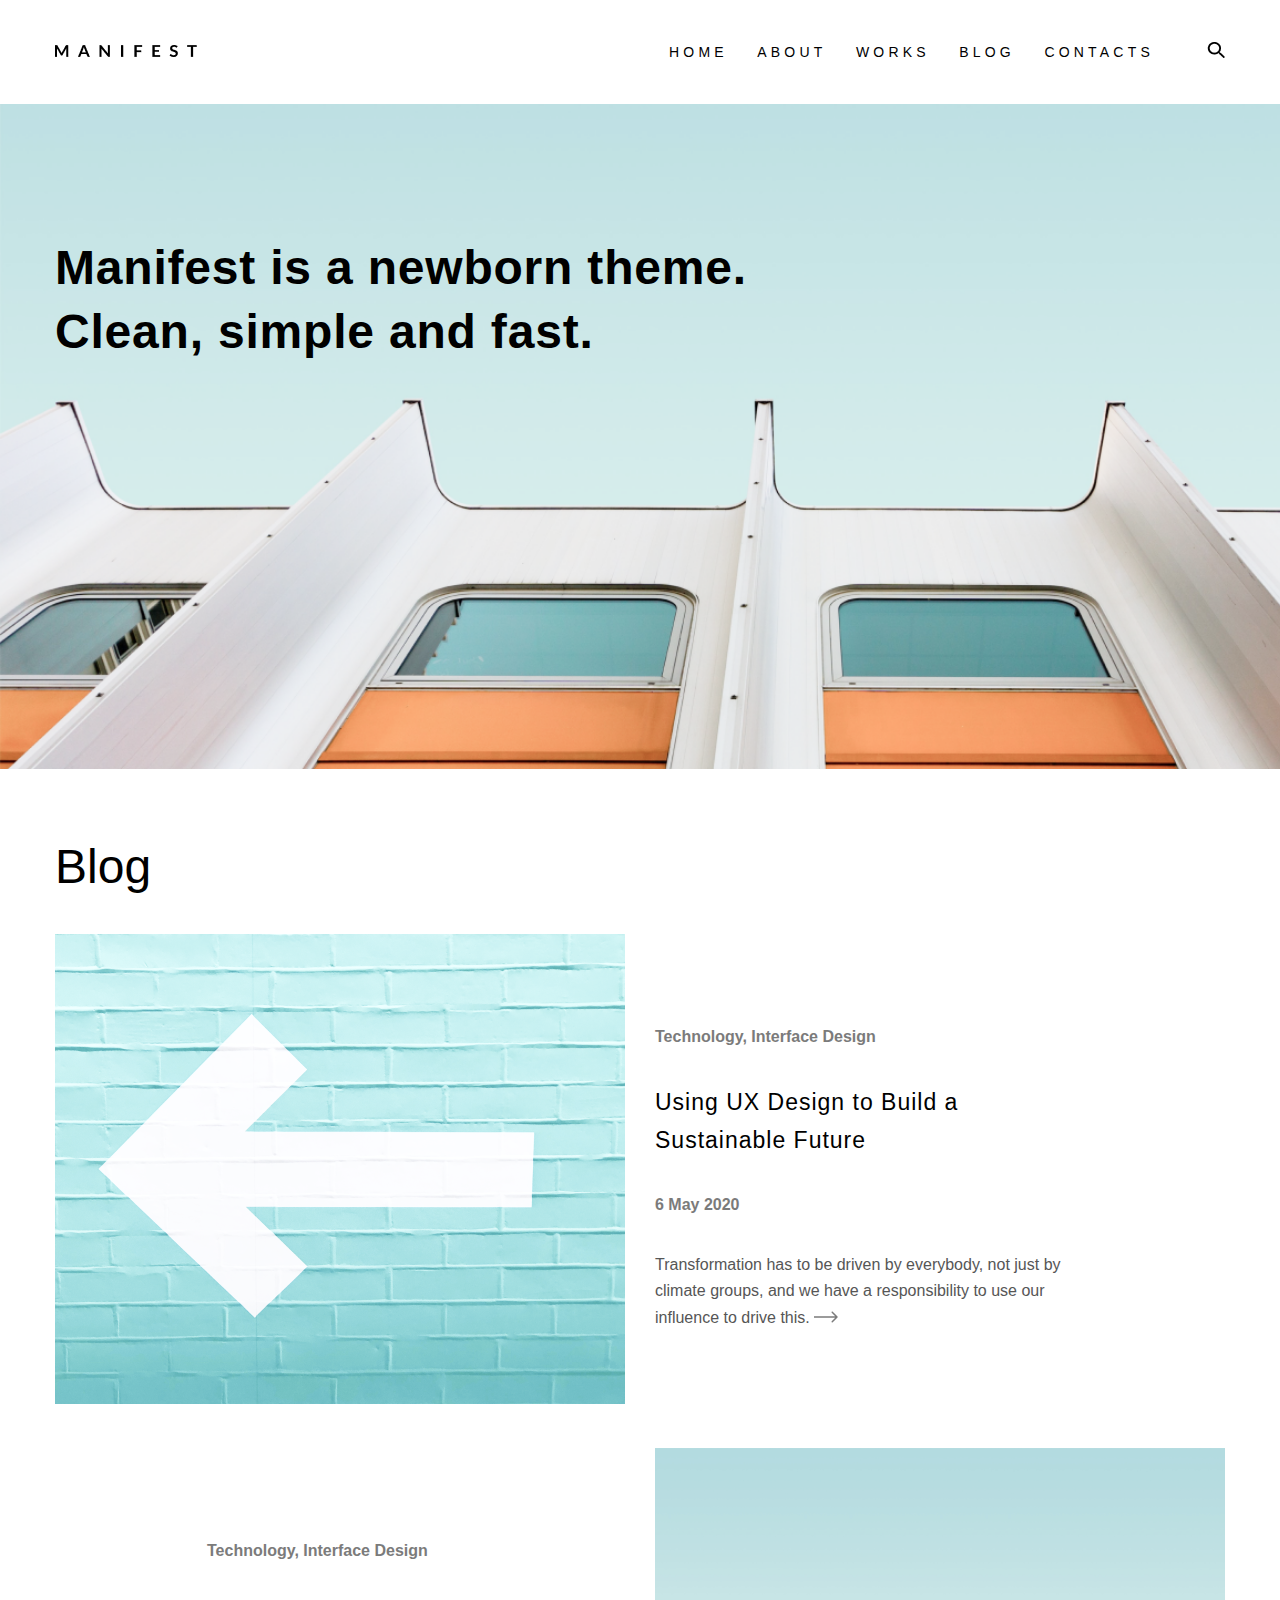
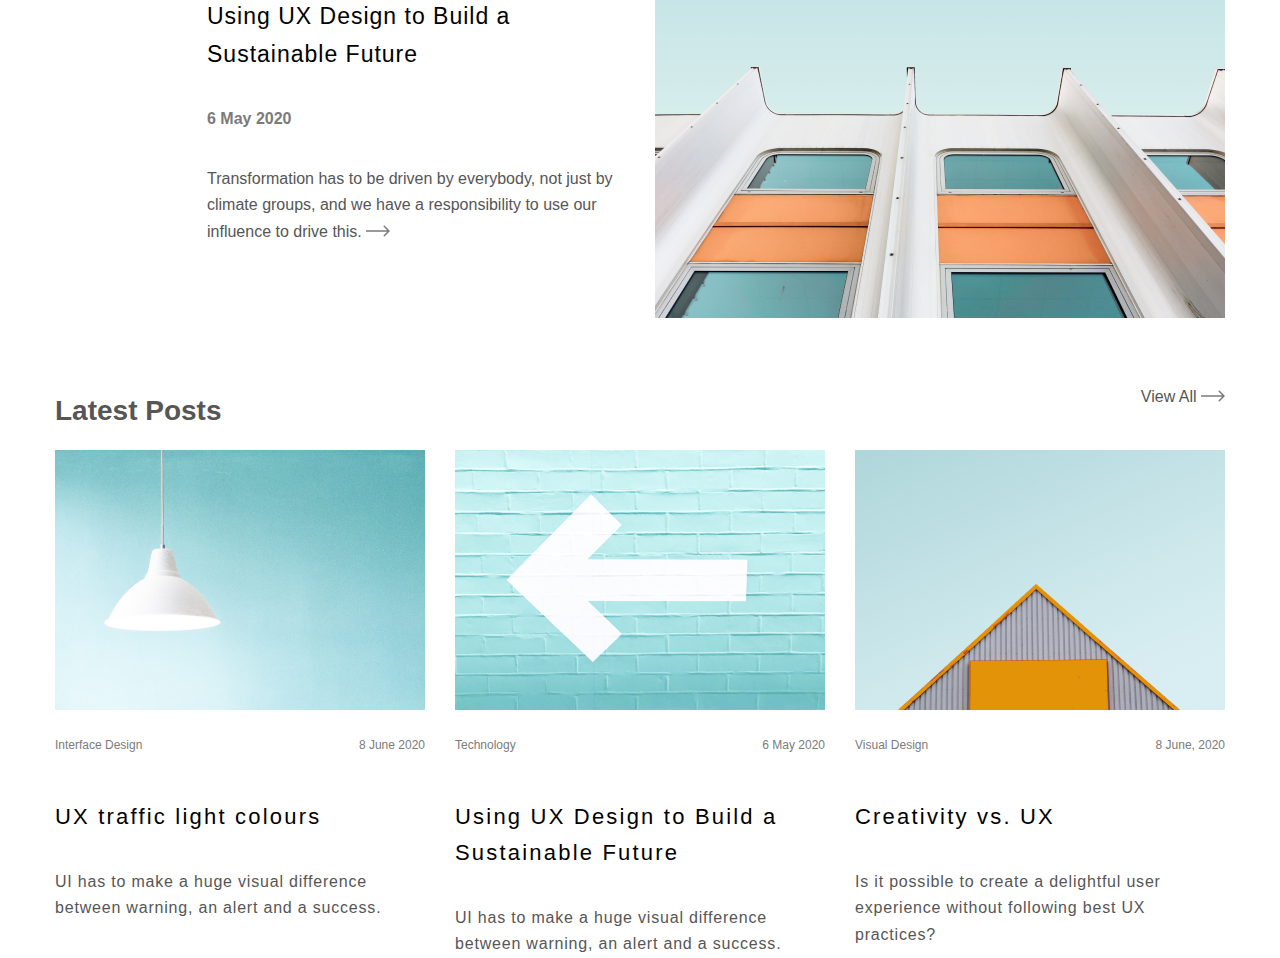
==== index.html @ 4f72826d "second commit" ====
<!DOCTYPE html>
<html lang="en">
<head>
    <meta charset="UTF-8">
    <meta name="viewport" content="width=device-width, initial-scale=1.0">
    <title>Manifest</title>
    <link rel="stylesheet" href="./css/style.css">
</head>
<body>
    <header class="header">
        <div class="logo">
            <a href="#" class="logo__link">
                <img src="./assets/img/logo.png" alt="" class="logo__img" alt="Logo Company">
            </a>
        </div>
        <nav class="nav">
            <ul class="menu">
                <li class="menu__item">
                    <a href="#" class="menu__link">home</a>
                </li>
                <li class="menu__item">
                    <a href="#" class="menu__link">about</a>
                </li>
                <li class="menu__item">
                    <a href="#" class="menu__link">works</a>
                </li>
                <li class="menu__item">
                    <a href="#" class="menu__link">blog</a>
                </li>
                <li class="menu__item">
                    <a href="#" class="menu__link">contacts</a>
                </li>
            </ul>
        </nav>
        <div class="search">
            <a href="" class="search__link">
                <img src="./assets/img/search.png" alt="Icon Search" class="search__icon">
            </a>
        </div>
    </header>
    <main class="main">
        <section class="banner">
            <h1 class="banner__title">Manifest is a newborn theme.
                Clean, simple and fast.</h1>
        </section>
        <section class="blog">
            <h2 class="blog-title">Blog</h2>
            <article class="blog-article">
                <div class="blog-img">
                    <img src="./assets/img/img-3.png" alt="">
                </div>
            <div class="blog-text">
                <h6 class="blog-subtitle">
                    Technology, Interface Design
                </h6>
                <h2 class="blog-article__title">
                    Using UX Design to Build a Sustainable Future
                </h2>
                <h6 class="blog-subtitle">
                    6 May 2020
                </h6>
                <p class="blog-paragraph">Transformation has to be driven by everybody, not just by climate groups, and we have a responsibility to use our influence to drive this. <img src="./assets/img/Arrow 1 (1).svg" alt=""></p>
            </div>
            </article>
            <article class="blog-article">
            <div class="blog-text">
                <h6 class="blog-subtitle">
                    Technology, Interface Design
                </h6>
                <h2 class="blog-article__title">
                    Using UX Design to Build a Sustainable Future
                </h2>
                <h6 class="blog-subtitle">
                    6 May 2020
                </h6>
                <p class="blog-paragraph">Transformation has to be driven by everybody, not just by climate groups, and we have a responsibility to use our influence to drive this. <img src="./assets/img/Arrow 1 (1).svg" alt=""></p>
            </div>
            <div class="blog-img">
                    <img src="./assets/img/img_2.png" alt="">
                </div>
            </article>
        </section>
        <section class="posts">
            <div class="posts__title">
            <h2 class="posts-title">Latest Posts</h2>
            <h3 class="view-title">View All <img src="./assets/img/Arrow 1 (1).svg" alt=""></h3>
        </div>
        <div class="cards">
            <article class="card">
                <img src="./assets/img/img-4.png" alt="">
                <div class="card-title">
                    <h6 class="card__subtitle">Interface Design</h6>
                    <h6 class="card__subtitle">8 June 2020</h6>
                </div>
                <h2 class="card__title">
                    UX traffic light colours
                </h2>
                <p class="card__text">UI has to make a huge visual difference between warning, an alert and a success.</p>
            </article>
            <article class="card">
                <img src="./assets/img/img-5.png" alt="">
                <div class="card-title">
                    <h6 class="card__subtitle">Technology</h6>
                    <h6 class="card__subtitle">6 May 2020</h6>
                </div>
                <h2 class="card__title">
                    Using UX Design to Build a Sustainable Future
                </h2>
                <p class="card__text">UI has to make a huge visual difference between warning, an alert and a success.</p>
            </article>
            <article class="card">
                <img src="./assets/img/img-6.png" alt="">
                <div class="card-title">
                    <h6 class="card__subtitle">Visual Design</h6>
                    <h6 class="card__subtitle">8 June, 2020</h6>
                </div>
                <h2 class="card__title">
                    Creativity vs. UX
                </h2>
                <p class="card__text">Is it possible to create a delightful user experience without following best UX practices?</p>
            </article>
        </div>
        </section>
    </main>
    <footer class="footer"></footer>
</body>
</html>
---- css/style.css ----
@font-face {
  font-family: "Lato";
  src: url(../assets/fonts/Lato/Lato-Black.ttf);
  font-family: normal;
  font-style: normal;
}
@font-face {
  font-family: "RedHat";
  src: url(../assets/fonts/Red_Hat_Display/RedHatDisplay-VariableFont_wght.ttf);
  font-family: normal;
  font-style: normal;
}
* {
  -webkit-box-sizing: border-box;
          box-sizing: border-box;
  padding: 0;
}

ul,
ol,
dl {
  padding-left: 0;
  margin: 0 0;
  list-style: none;
}

html,
body {
  margin: 0;
  font-family: Lato, sans-serif;
  font-size: 16px;
}

body {
  color: #565656;
  min-height: 100vh;
}

.header, .banner, .blog, .posts, .footer {
  padding: 0 calc(50vw - 585px);
}

.header {
  display: -webkit-box;
  display: -ms-flexbox;
  display: flex;
  -webkit-box-pack: justify;
      -ms-flex-pack: justify;
          justify-content: space-between;
  -webkit-box-align: center;
      -ms-flex-align: center;
          align-items: center;
  gap: 1.8vw;
  padding-top: 42px;
  padding-bottom: 42px;
}

.nav {
  display: -webkit-box;
  display: -ms-flexbox;
  display: flex;
  -webkit-box-pack: end;
      -ms-flex-pack: end;
          justify-content: flex-end;
  -webkit-box-flex: 1;
      -ms-flex-positive: 1;
          flex-grow: 1;
}

.menu {
  display: -webkit-box;
  display: -ms-flexbox;
  display: flex;
  gap: 2.3vw;
  padding: 0 30px;
}
.menu__link {
  position: relative;
  text-decoration: none;
  text-transform: uppercase;
  color: #000;
  font-size: 0.875rem;
  letter-spacing: 0.3em;
  font-weight: 400;
}
.menu__link::after {
  content: "";
  position: absolute;
  bottom: -5px;
  left: -14px;
  -webkit-transform: translateX(10%);
          transform: translateX(10%);
  width: 0;
  height: 1px;
  opacity: 0;
  background: #000;
  -webkit-transition: all 0.55s;
  transition: all 0.55s;
}
.menu__link:hover::after {
  left: 0;
  -webkit-transform: translateX(12%);
          transform: translateX(12%);
  width: 76%;
  opacity: 1;
}

.banner {
  background: url("../assets/img/bg-image.png") no-repeat;
  background-size: cover;
  min-height: calc(85vh - 100px);
  padding-top: 100px;
}
.banner__title {
  font-family: "RedHat", sans-serif;
  font-size: 3rem;
  line-height: 1.33;
  color: #000;
  max-width: 770px;
  letter-spacing: 0.05rem;
}

.blog {
  margin-top: 70px;
}
.blog-article {
  display: -webkit-box;
  display: -ms-flexbox;
  display: flex;
  -webkit-box-pack: start;
      -ms-flex-pack: start;
          justify-content: flex-start;
  -webkit-box-align: center;
      -ms-flex-align: center;
          align-items: center;
}
.blog-article:nth-child(3) {
  margin-top: 40px;
  -webkit-box-pack: end;
      -ms-flex-pack: end;
          justify-content: flex-end;
}
.blog-article__title {
  font-size: 23px;
  font-weight: 500;
  line-height: 38px;
  font-family: "RedHat", sans-serif;
  color: #000;
  width: 369px;
  letter-spacing: 1px;
}
.blog-title {
  font-size: 48px;
  color: #000;
  font-family: "RedHat", sans-serif;
  font-weight: 400;
  margin-bottom: 40px;
}
.blog-subtitle {
  color: #7B7B7B;
  font-size: 16px;
  font-family: "Lato", sans-serif;
}
.blog-text {
  margin-left: 30px;
}
.blog-paragraph {
  color: #565656;
  width: 448px;
  font-family: "Lato", sans-serif;
  font-size: 16px;
  font-weight: 400;
  line-height: 26.56px;
  margin-bottom: 20px;
}

.posts {
  margin-top: 50px;
}
.posts__title {
  display: -webkit-box;
  display: -ms-flexbox;
  display: flex;
  -webkit-box-pack: justify;
      -ms-flex-pack: justify;
          justify-content: space-between;
}
.posts-title {
  font-size: 28px;
  font-family: "RedHat", sans-serif;
  font-family: 600;
}

.view-title {
  font-family: "Lato", sans-serif;
  font-weight: 400;
  font-size: 16px;
}

.cards {
  display: -webkit-box;
  display: -ms-flexbox;
  display: flex;
  -webkit-box-pack: justify;
      -ms-flex-pack: justify;
          justify-content: space-between;
}

.card {
  display: -webkit-box;
  display: -ms-flexbox;
  display: flex;
  -webkit-box-orient: vertical;
  -webkit-box-direction: normal;
      -ms-flex-direction: column;
          flex-direction: column;
  width: 370px;
  height: 500px;
}
.card-title {
  display: -webkit-box;
  display: -ms-flexbox;
  display: flex;
  -webkit-box-pack: justify;
      -ms-flex-pack: justify;
          justify-content: space-between;
}
.card__subtitle {
  font-size: 12px;
  font-family: "Lato", sans-serif;
  font-weight: 400;
  color: #7B7B7B;
}
.card__title {
  font-family: "RedHat", sans-serif;
  font-weight: 500;
  font-size: 22px;
  color: #000;
  letter-spacing: 0.1em;
  line-height: 36px;
}
.card__text {
  font-family: "Lato", sans-serif;
  font-size: 16px;
  font-weight: 400;
  line-height: 26.56px;
  letter-spacing: 0.05em;
}/*# sourceMappingURL=style.css.map */
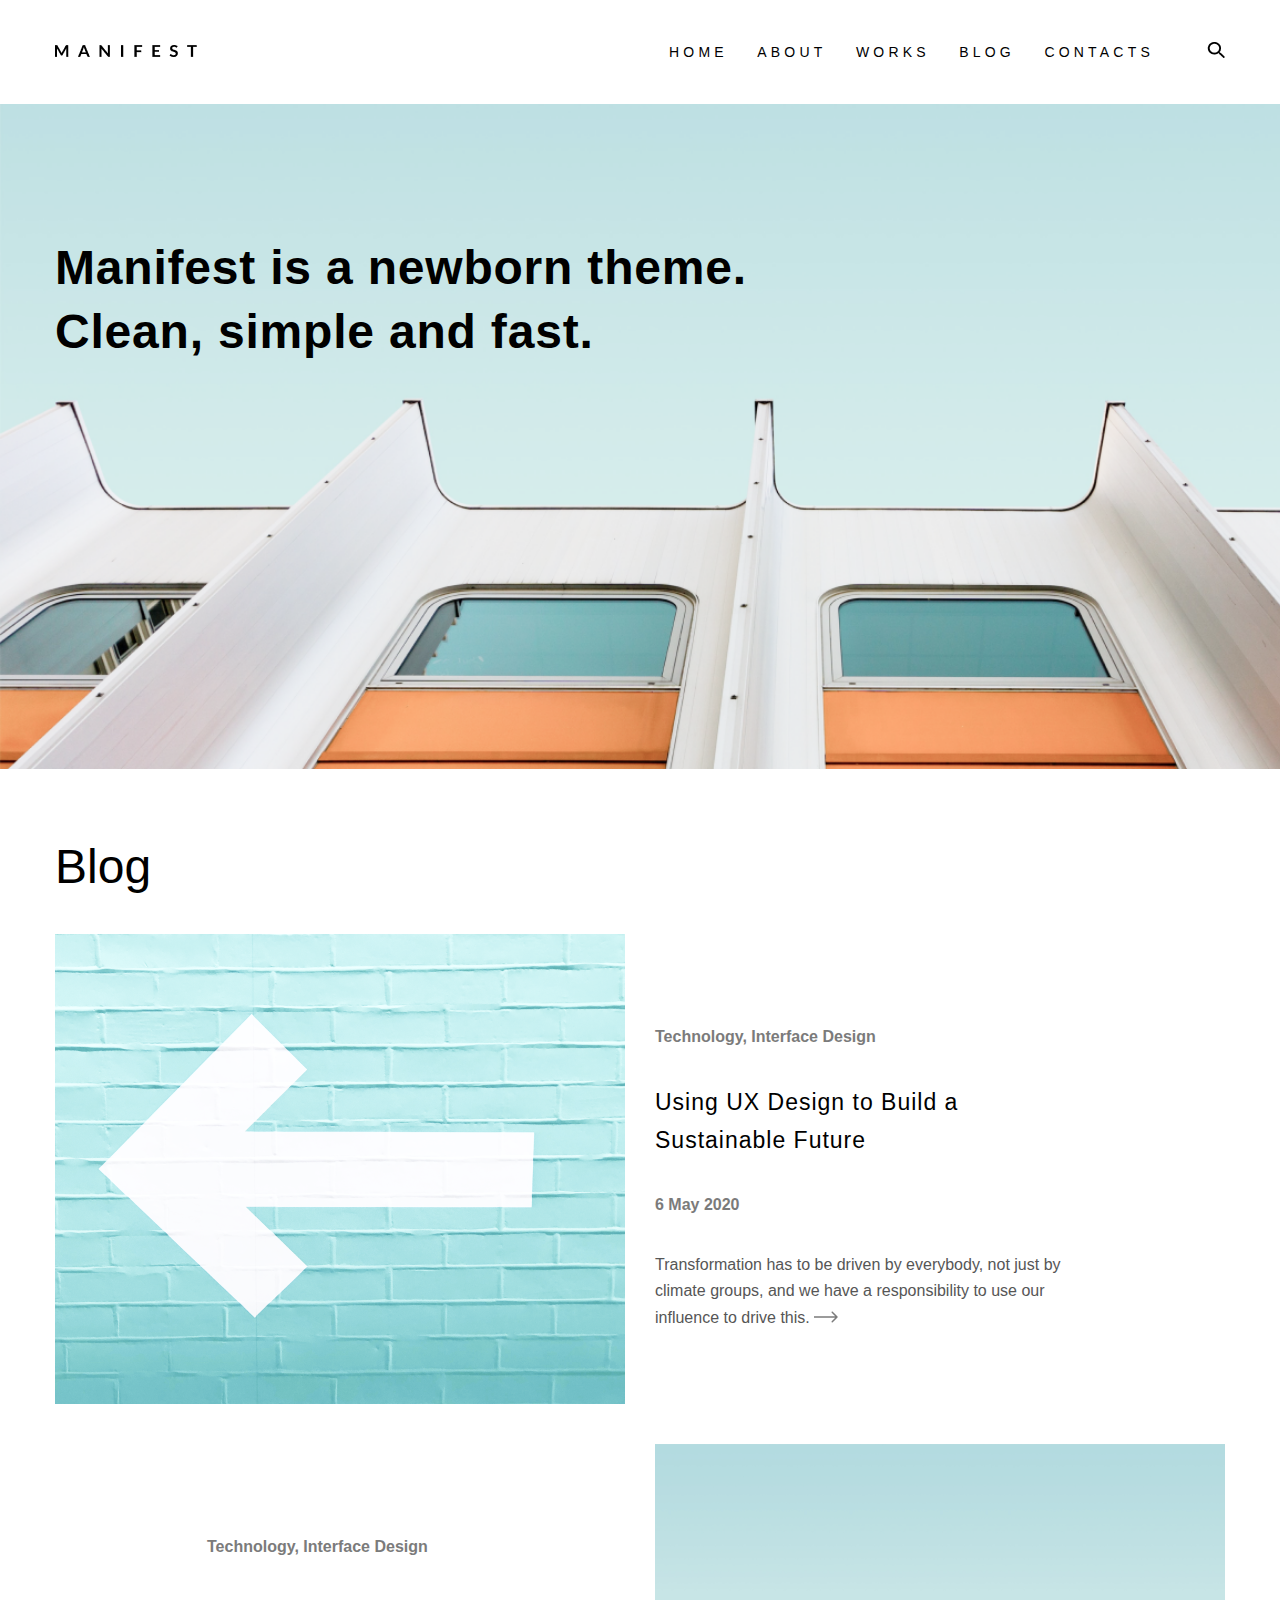
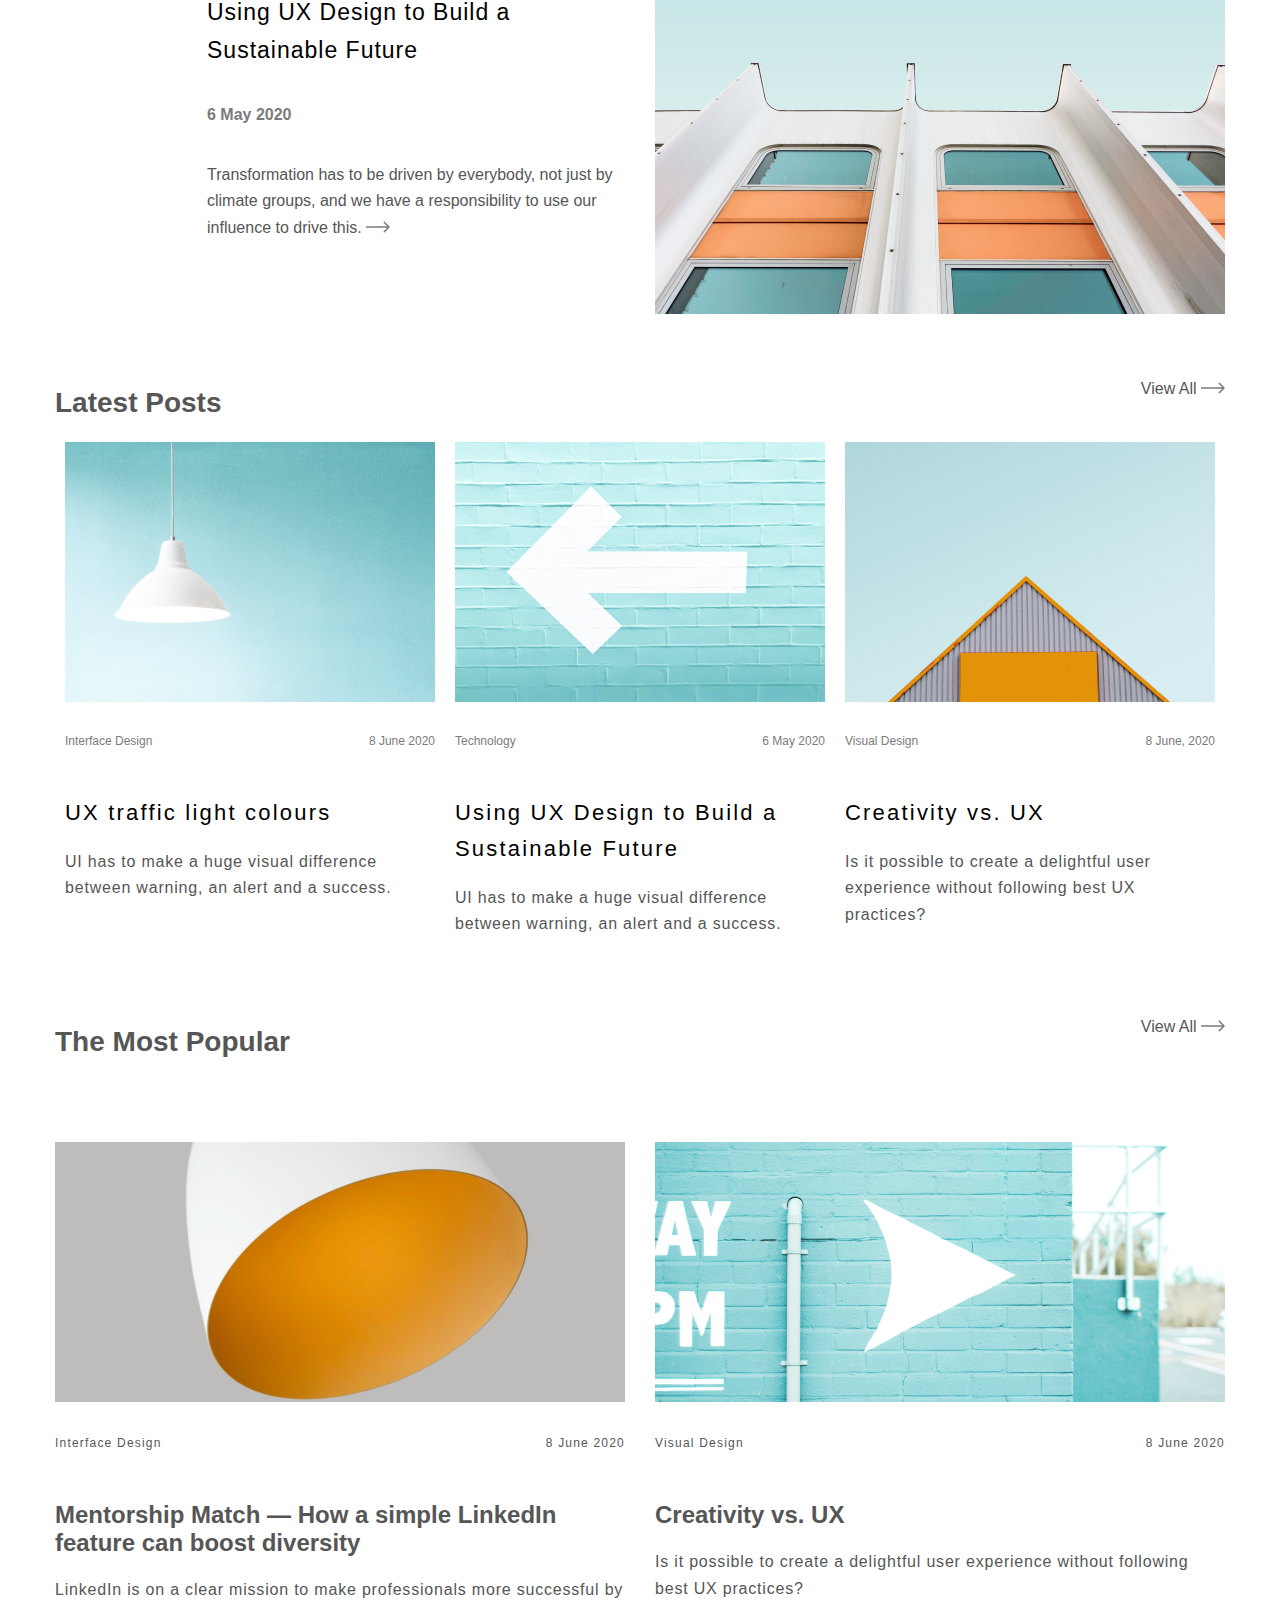
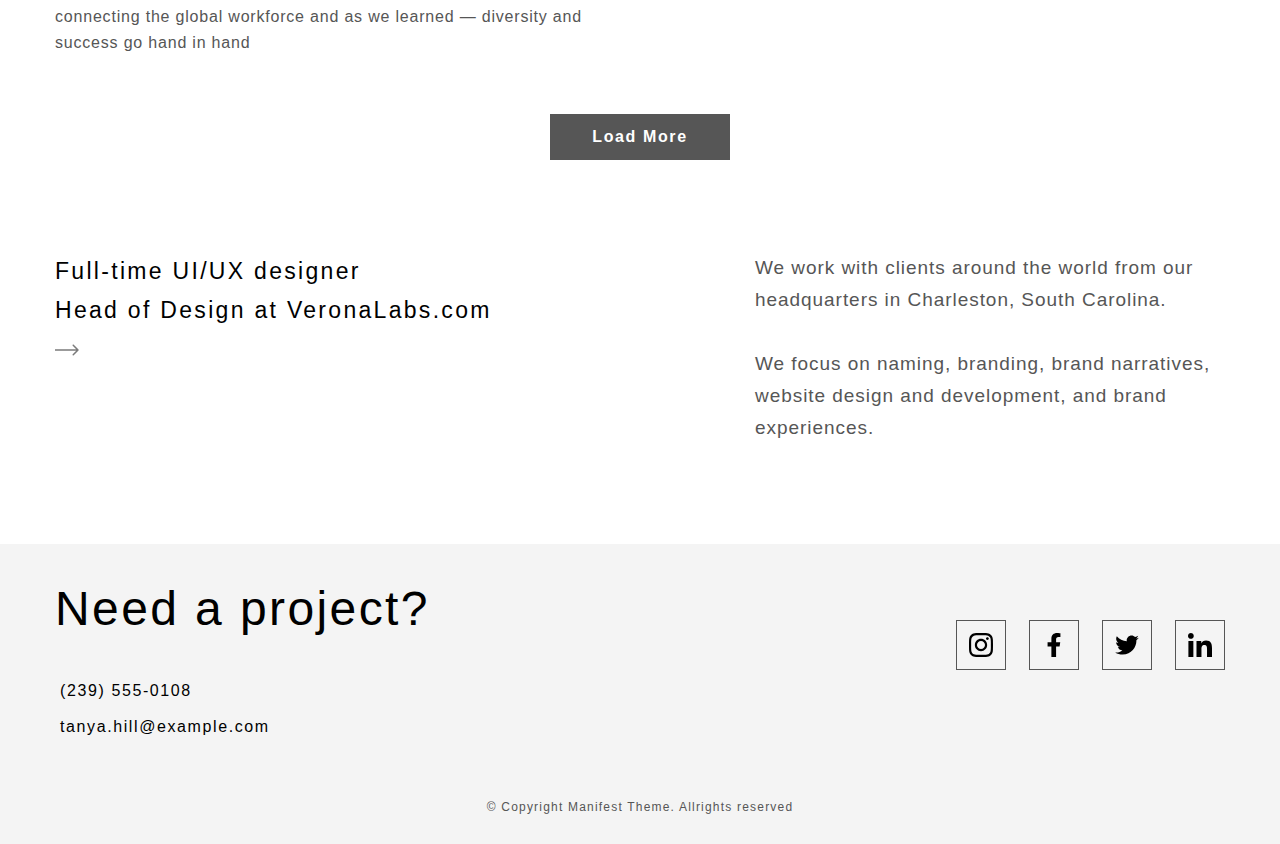
==== commit 37e7cd5b: "first commit" ====
--- a/index.html
+++ b/index.html
@@ -14,6 +14,10 @@
             </a>
         </div>
         <nav class="nav">
+            
+            <input type="checkbox" class="nav__burger burger" id="nav-burger">
+            <label for="nav-burger" class="burger__img"></label>
+            
             <ul class="menu">
                 <li class="menu__item">
                     <a href="#" class="menu__link">home</a>
@@ -47,7 +51,7 @@
             <h2 class="blog-title">Blog</h2>
             <article class="blog-article">
                 <div class="blog-img">
-                    <img src="./assets/img/img-3.png" alt="">
+                    <img src="./assets/img/img-3.png" class="blog-img">
                 </div>
             <div class="blog-text">
                 <h6 class="blog-subtitle">
@@ -76,7 +80,7 @@
                 <p class="blog-paragraph">Transformation has to be driven by everybody, not just by climate groups, and we have a responsibility to use our influence to drive this. <img src="./assets/img/Arrow 1 (1).svg" alt=""></p>
             </div>
             <div class="blog-img">
-                    <img src="./assets/img/img_2.png" alt="">
+                    <img src="./assets/img/img_2.png" class="blog-img">
                 </div>
             </article>
         </section>
@@ -86,8 +90,12 @@
             <h3 class="view-title">View All <img src="./assets/img/Arrow 1 (1).svg" alt=""></h3>
         </div>
         <div class="cards">
+
             <article class="card">
-                <img src="./assets/img/img-4.png" alt="">
+                <div class="card__img">
+                <img src="./assets/img/img-4.png" class="card__img">
+            </div>
+            <div class="card__paragraph">
                 <div class="card-title">
                     <h6 class="card__subtitle">Interface Design</h6>
                     <h6 class="card__subtitle">8 June 2020</h6>
@@ -96,9 +104,14 @@
                     UX traffic light colours
                 </h2>
                 <p class="card__text">UI has to make a huge visual difference between warning, an alert and a success.</p>
-            </article>
+            </div>
+        </article>
+
             <article class="card">
-                <img src="./assets/img/img-5.png" alt="">
+                <div class="card__img">
+                <img src="./assets/img/img-5.png" class="card__img">
+            </div>
+            <div class="card__paragraph">
                 <div class="card-title">
                     <h6 class="card__subtitle">Technology</h6>
                     <h6 class="card__subtitle">6 May 2020</h6>
@@ -107,9 +120,14 @@
                     Using UX Design to Build a Sustainable Future
                 </h2>
                 <p class="card__text">UI has to make a huge visual difference between warning, an alert and a success.</p>
-            </article>
+            </div>
+            </article>
+
             <article class="card">
-                <img src="./assets/img/img-6.png" alt="">
+                <div class="card__img">
+                <img src="./assets/img/img-6.png" class="card__img">
+            </div>
+            <div class="card__paragraph">
                 <div class="card-title">
                     <h6 class="card__subtitle">Visual Design</h6>
                     <h6 class="card__subtitle">8 June, 2020</h6>
@@ -118,10 +136,101 @@
                     Creativity vs. UX
                 </h2>
                 <p class="card__text">Is it possible to create a delightful user experience without following best UX practices?</p>
-            </article>
-        </div>
+            </div>
+            </article>
+        </div>
+        </section>
+        <section class="popular">
+            <div class="posts__title">
+                <h2 class="posts-title">The Most Popular</h2>
+                <h3 class="view-title">View All <img src="./assets/img/Arrow 1 (1).svg" alt=""></h3>
+            </div>
+            <div class="popular__cards">
+                <article class="popular__card">
+                    <div class="popular__img">
+                    <img src="./assets/img/img-7.png" class="popular__img">
+                </div>
+                    <div class="popular__paragraph">
+                        <div class="popular__title">
+                            <h6 class="popular__subtitle">Interface Design</h6>
+                            <h6 class="popular__subtitle">8 June 2020</h6>
+                        </div>
+                        <h2 class="popular-title">
+                            Mentorship Match — How a simple LinkedIn feature can boost diversity
+                        </h2>
+                        <p class="popular__text">LinkedIn is on a clear mission to make professionals more successful by connecting the global workforce and as we learned — diversity and success go hand in hand</p>
+                    </div>
+                </article>
+
+                <article class="popular__card">
+                    <div class="popular__img">
+                    <img src="./assets/img/img-8.png" class="popular__img">
+                </div>
+                    <div class="popular__paragraph">
+                        <div class="popular__title">
+                            <h6 class="popular__subtitle">Visual Design</h6>
+                            <h6 class="popular__subtitle">8 June 2020</h6>
+                        </div>
+                        <h2 class="popular-title">
+                            Creativity vs. UX
+                        </h2>
+                        <p class="popular__text">Is it possible to create a delightful user experience without following best UX practices?</p>
+                    </div>
+                </article>
+            </div>
+            <div class="popular__btn">
+                <button class="btn">Load More</button>
+            </div>
+        </section>
+        <section class="pre-footer">
+
+            <article class="pre-footer__block">
+                Full-time UI/UX designer <br>
+                Head of Design at VeronaLabs.com <br>
+                <img src="./assets/img/Arrow 1 (1).svg" alt="">
+            </article>
+
+            <article class="pre-footer__block">
+                We work with clients around the world from our headquarters in Charleston, South Carolina.
+                <br><br>
+                We focus on naming, branding, brand narratives, website design and development, and brand experiences.
+            </article>
+
         </section>
     </main>
-    <footer class="footer"></footer>
+    <footer class="footer">
+        <div class="footer__container">
+        <div class="footer__block">
+            <h1 class="footer__title">Need a project?</h1>
+            <h6 class="footer__subtitle">(239) 555-0108</h6>
+            <h6 class="footer__subtitle">tanya.hill@example.com</h6>
+        </div>
+        <div class="footer__social-icons">
+            <a href="" class="social-icon">
+            <svg width="24" height="24">
+                <use xlink:href="./assets/img/sprite.svg#instagram"></use>
+            </svg>
+            </a>
+            <a href="" class="social-icon">
+                <svg width="24" height="24">
+                    <use xlink:href="./assets/img/sprite.svg#facebook"></use>
+                </svg>
+                </a>
+                <a href="" class="social-icon">
+                    <svg width="24" height="24">
+                        <use xlink:href="./assets/img/sprite.svg#twitter"></use>
+                    </svg>
+                    </a>
+                    <a href="" class="social-icon">
+                        <svg width="24" height="24">
+                            <use xlink:href="./assets/img/sprite.svg#linkedin"></use>
+                        </svg>
+                        </a>
+        </div>
+    </div>
+    <div class="footer__text">
+        <p>© Copyright Manifest Theme. Allrights reserved</p>
+    </div>
+    </footer>
 </body>
 </html>--- a/css/style.css
+++ b/css/style.css
@@ -36,8 +36,23 @@
   min-height: 100vh;
 }
 
-.header, .banner, .blog, .posts, .footer {
+.header, .banner, .blog, .posts, .footer, .popular, .pre-footer {
   padding: 0 calc(50vw - 585px);
+}
+@media screen and (max-width: 1200px) {
+  .header, .banner, .blog, .posts, .footer, .popular, .pre-footer {
+    padding: 0 calc(50vw - (585px - 12%));
+  }
+}
+@media screen and (max-width: 992px) {
+  .header, .banner, .blog, .posts, .footer, .popular, .pre-footer {
+    padding: 0 calc(50vw - (585px - 27%));
+  }
+}
+@media screen and (max-width: 768px) {
+  .header, .banner, .blog, .posts, .footer, .popular, .pre-footer {
+    padding: 0 15px;
+  }
 }
 
 .header {
@@ -54,6 +69,12 @@
   padding-top: 42px;
   padding-bottom: 42px;
 }
+@media screen and (max-width: 992px) {
+  .header {
+    padding-top: 24px;
+    padding-bottom: 24px;
+  }
+}
 
 .nav {
   display: -webkit-box;
@@ -66,6 +87,31 @@
       -ms-flex-positive: 1;
           flex-grow: 1;
 }
+@media screen and (max-width: 992px) {
+  .nav {
+    -webkit-box-ordinal-group: 3;
+        -ms-flex-order: 2;
+            order: 2;
+    -webkit-box-flex: 0;
+        -ms-flex-positive: 0;
+            flex-grow: 0;
+  }
+}
+
+@media screen and (max-width: 992px) {
+  .search {
+    display: -webkit-box;
+    display: -ms-flexbox;
+    display: flex;
+    -webkit-box-flex: 1;
+        -ms-flex-positive: 1;
+            flex-grow: 1;
+    -webkit-box-pack: end;
+        -ms-flex-pack: end;
+            justify-content: flex-end;
+    padding-right: 15px;
+  }
+}
 
 .menu {
   display: -webkit-box;
@@ -73,6 +119,33 @@
   display: flex;
   gap: 2.3vw;
   padding: 0 30px;
+}
+@media screen and (max-width: 992px) {
+  .menu {
+    position: absolute;
+    right: 0;
+    top: -100%;
+    width: 340px;
+    visibility: hidden;
+    opacity: 0;
+    -webkit-box-orient: vertical;
+    -webkit-box-direction: normal;
+        -ms-flex-direction: column;
+            flex-direction: column;
+    z-index: 2;
+    background: #85b4c7;
+    padding: 0 0;
+    gap: 0;
+    -webkit-transition: all 0.5s;
+    transition: all 0.5s;
+  }
+}
+@media screen and (max-width: 992px) {
+  .menu__item {
+    text-align: center;
+    padding: 10px 0;
+    border: 1px solid #e5d9d9;
+  }
 }
 .menu__link {
   position: relative;
@@ -105,12 +178,69 @@
   opacity: 1;
 }
 
+.burger {
+  display: none;
+}
+@media screen and (max-width: 992px) {
+  .burger:checked ~ .menu {
+    visibility: visible;
+    opacity: 1;
+    top: 68px;
+  }
+  .burger:checked ~ .burger__img {
+    -webkit-transform: rotate(315deg);
+            transform: rotate(315deg);
+    -webkit-transition: all 0.44s;
+    transition: all 0.44s;
+  }
+  .burger:checked ~ .burger__img::before {
+    opacity: 0;
+  }
+  .burger:checked ~ .burger__img::after {
+    -webkit-transform: rotate(90deg);
+            transform: rotate(90deg);
+    top: 0;
+  }
+}
+.burger__img {
+  display: none;
+  cursor: pointer;
+}
+@media screen and (max-width: 992px) {
+  .burger__img {
+    display: inline-block;
+    position: relative;
+    top: -3px;
+    width: 34px;
+    height: 2px;
+    background-color: #000;
+    vertical-align: middle;
+  }
+  .burger__img::after, .burger__img::before {
+    content: "";
+    position: absolute;
+    width: 100%;
+    height: 2px;
+    background-color: #000;
+    top: 10px;
+  }
+  .burger__img::after {
+    top: -10px;
+  }
+}
+
 .banner {
   background: url("../assets/img/bg-image.png") no-repeat;
   background-size: cover;
   min-height: calc(85vh - 100px);
   padding-top: 100px;
 }
+@media screen and (min-width: 1580px) {
+  .banner {
+    background-position-y: 37%;
+    min-height: calc(77vh - 100px);
+  }
+}
 .banner__title {
   font-family: "RedHat", sans-serif;
   font-size: 3rem;
@@ -119,9 +249,38 @@
   max-width: 770px;
   letter-spacing: 0.05rem;
 }
+@media screen and (max-width: 992px) {
+  .banner__title {
+    font-size: 2.34rem;
+  }
+}
+@media screen and (max-width: 576px) {
+  .banner__title {
+    font-size: 2rem;
+  }
+}
 
 .blog {
   margin-top: 70px;
+}
+@media screen and (max-width: 768px) {
+  .blog .blog-text {
+    width: 340px;
+    height: 280px;
+    margin-bottom: 100px;
+  }
+  .blog .blog-img {
+    width: 360px;
+    height: 320px;
+  }
+  .blog .blog-paragraph {
+    width: 340px;
+    height: 80px;
+  }
+}
+.blog-img {
+  width: 570px;
+  height: 470px;
 }
 .blog-article {
   display: -webkit-box;
@@ -171,7 +330,6 @@
   font-size: 16px;
   font-weight: 400;
   line-height: 26.56px;
-  margin-bottom: 20px;
 }
 
 .posts {
@@ -201,12 +359,14 @@
   display: -webkit-box;
   display: -ms-flexbox;
   display: flex;
-  -webkit-box-pack: justify;
-      -ms-flex-pack: justify;
-          justify-content: space-between;
-}
-
-.card {
+  -ms-flex-wrap: wrap;
+      flex-wrap: wrap;
+  gap: 20px;
+  -webkit-box-pack: center;
+      -ms-flex-pack: center;
+          justify-content: center;
+}
+.cards .card {
   display: -webkit-box;
   display: -ms-flexbox;
   display: flex;
@@ -217,21 +377,21 @@
   width: 370px;
   height: 500px;
 }
-.card-title {
-  display: -webkit-box;
-  display: -ms-flexbox;
-  display: flex;
-  -webkit-box-pack: justify;
-      -ms-flex-pack: justify;
-          justify-content: space-between;
-}
-.card__subtitle {
+.cards .card-title {
+  display: -webkit-box;
+  display: -ms-flexbox;
+  display: flex;
+  -webkit-box-pack: justify;
+      -ms-flex-pack: justify;
+          justify-content: space-between;
+}
+.cards .card__subtitle {
   font-size: 12px;
   font-family: "Lato", sans-serif;
   font-weight: 400;
   color: #7B7B7B;
 }
-.card__title {
+.cards .card__title {
   font-family: "RedHat", sans-serif;
   font-weight: 500;
   font-size: 22px;
@@ -239,10 +399,341 @@
   letter-spacing: 0.1em;
   line-height: 36px;
 }
-.card__text {
+.cards .card__text {
   font-family: "Lato", sans-serif;
   font-size: 16px;
   font-weight: 400;
   line-height: 26.56px;
   letter-spacing: 0.05em;
+}
+.cards .card__paragraph {
+  width: 370px;
+  height: 178px;
+}
+@media (max-width: 768px) {
+  .cards {
+    -webkit-box-orient: vertical;
+    -webkit-box-direction: normal;
+        -ms-flex-direction: column;
+            flex-direction: column;
+  }
+  .cards .card__img {
+    width: 340px;
+    height: 240px;
+  }
+  .cards .card {
+    -webkit-box-orient: horizontal;
+    -webkit-box-direction: normal;
+        -ms-flex-direction: row;
+            flex-direction: row;
+    width: 100%;
+    width: 700px;
+    height: auto;
+  }
+  .cards .card:nth-child(2) {
+    -webkit-box-orient: horizontal;
+    -webkit-box-direction: reverse;
+        -ms-flex-direction: row-reverse;
+            flex-direction: row-reverse;
+  }
+  .cards .card__paragraph {
+    width: auto;
+    height: auto;
+    margin-left: 15px;
+  }
+  .cards .card__paragraph:nth-child(2) {
+    margin-right: 15px;
+  }
+}
+
+.popular {
+  margin-top: 60px;
+  display: -webkit-box;
+  display: -ms-flexbox;
+  display: flex;
+  -webkit-box-pack: justify;
+      -ms-flex-pack: justify;
+          justify-content: space-between;
+  -webkit-box-orient: vertical;
+  -webkit-box-direction: normal;
+      -ms-flex-direction: column;
+          flex-direction: column;
+  height: 700px;
+}
+.popular__title {
+  display: -webkit-box;
+  display: -ms-flexbox;
+  display: flex;
+  -webkit-box-pack: justify;
+      -ms-flex-pack: justify;
+          justify-content: space-between;
+}
+.popular-title {
+  font-size: 24px;
+  font-family: "RedHat", sans-serif;
+  font-family: 500;
+}
+.popular__cards {
+  display: -webkit-box;
+  display: -ms-flexbox;
+  display: flex;
+  gap: 20px;
+  -webkit-box-pack: justify;
+      -ms-flex-pack: justify;
+          justify-content: space-between;
+}
+.popular__card {
+  width: 570px;
+  height: 500px;
+  display: -webkit-box;
+  display: -ms-flexbox;
+  display: flex;
+  -webkit-box-orient: vertical;
+  -webkit-box-direction: normal;
+      -ms-flex-direction: column;
+          flex-direction: column;
+}
+.popular__subtitle {
+  font-family: "Lato", sans-serif;
+  font-size: 12px;
+  font-weight: 400;
+  line-height: 19.92px;
+  letter-spacing: 0.1em;
+}
+.popular__text {
+  font-family: "Lato", sans-serif;
+  font-size: 16px;
+  font-weight: 400;
+  line-height: 26.56px;
+  letter-spacing: 0.05em;
+}
+.popular__btn {
+  display: -webkit-box;
+  display: -ms-flexbox;
+  display: flex;
+  -webkit-box-pack: center;
+      -ms-flex-pack: center;
+          justify-content: center;
+  -webkit-box-align: center;
+      -ms-flex-align: center;
+          align-items: center;
+}
+@media (max-width: 768px) {
+  .popular .popular__img {
+    width: 340px;
+    height: 160px;
+  }
+  .popular .popular__card {
+    width: 340px;
+    height: 500px;
+  }
+}
+
+.btn {
+  position: absolute;
+  margin-top: 70px;
+  width: 180px;
+  height: 46px;
+  background-color: #565656;
+  font-family: "Lato", sans-serif;
+  font-size: 16px;
+  font-weight: 700;
+  line-height: 26.56px;
+  letter-spacing: 0.1em;
+  color: #fff;
+  border: none;
+}
+.btn:hover {
+  cursor: pointer;
+  width: 220px;
+  height: 66px;
+  background-color: #85b4c7;
+  -webkit-transition: all ease-in 0.5s;
+  transition: all ease-in 0.5s;
+}
+
+.pre-footer {
+  margin-top: 150px;
+  height: 192px;
+  display: -webkit-box;
+  display: -ms-flexbox;
+  display: flex;
+  -webkit-box-pack: justify;
+      -ms-flex-pack: justify;
+          justify-content: space-between;
+}
+.pre-footer__block {
+  width: 470px;
+  height: 192px;
+  font-family: "RedHat", sans-serif;
+  font-size: 23px;
+  font-weight: 400;
+  line-height: 38.18px;
+  letter-spacing: 0.1em;
+  color: #000;
+}
+.pre-footer__block:nth-child(2) {
+  width: 470px;
+  height: 192px;
+  font-family: "Lato", sans-serif;
+  font-size: 19px;
+  font-weight: 400;
+  line-height: 32px;
+  letter-spacing: 0.05em;
+  color: #565656;
+}
+.pre-footer__block .pre-footer {
+  margin-top: 150px;
+  display: -webkit-box;
+  display: -ms-flexbox;
+  display: flex;
+  -webkit-box-pack: justify;
+      -ms-flex-pack: justify;
+          justify-content: space-between;
+  height: auto; /* Allow flexible height */
+}
+.pre-footer__block .pre-footer__block {
+  width: 470px;
+  font-family: "RedHat", sans-serif;
+  font-size: 23px;
+  font-weight: 400;
+  line-height: 38.18px;
+  letter-spacing: 0.1em;
+  color: #000;
+}
+.pre-footer__block .pre-footer__block:nth-child(2) {
+  font-family: "Lato", sans-serif;
+  font-size: 19px;
+  font-weight: 400;
+  line-height: 32px;
+  letter-spacing: 0.05em;
+  color: #565656;
+}
+.pre-footer__block .pre-footer__block img {
+  margin-top: 10px;
+  width: 20px;
+  height: auto;
+}
+@media (max-width: 768px) {
+  .pre-footer__block .pre-footer {
+    -webkit-box-orient: vertical;
+    -webkit-box-direction: normal;
+        -ms-flex-direction: column;
+            flex-direction: column;
+    -webkit-box-align: center;
+        -ms-flex-align: center;
+            align-items: center;
+  }
+  .pre-footer__block .pre-footer__block {
+    width: 90%;
+    text-align: center;
+    margin-bottom: 20px;
+  }
+  .pre-footer__block .pre-footer__block:nth-child(2) {
+    font-size: 18px;
+    line-height: 28px;
+  }
+}
+
+.footer {
+  margin-top: 100px;
+  width: 100%;
+  height: 300px;
+  background-color: #f4f4f4;
+}
+.footer__container {
+  display: -webkit-box;
+  display: -ms-flexbox;
+  display: flex;
+  -webkit-box-pack: justify;
+      -ms-flex-pack: justify;
+          justify-content: space-between;
+  -webkit-box-align: center;
+      -ms-flex-align: center;
+          align-items: center;
+}
+.footer__title {
+  font-family: "RedHat", sans-serif;
+  font-size: 48px;
+  font-weight: 400;
+  line-height: 64px;
+  letter-spacing: 0.05em;
+  color: #000;
+}
+.footer__subtitle {
+  font-family: "Lato", sans-serif;
+  font-size: 16px;
+  font-weight: 400;
+  line-height: 26.56px;
+  letter-spacing: 0.1em;
+  color: #000;
+  margin: 0;
+  padding: 5px;
+}
+.footer__social-icons {
+  width: 269px;
+  height: 50px;
+  display: -webkit-box;
+  display: -ms-flexbox;
+  display: flex;
+  -webkit-box-pack: justify;
+      -ms-flex-pack: justify;
+          justify-content: space-between;
+}
+.footer__text {
+  display: -webkit-box;
+  display: -ms-flexbox;
+  display: flex;
+  -webkit-box-pack: center;
+      -ms-flex-pack: center;
+          justify-content: center;
+  -webkit-box-align: center;
+      -ms-flex-align: center;
+          align-items: center;
+  margin-top: 40px;
+  font-family: "Lato", sans-serif;
+  font-size: 12px;
+  font-weight: 400;
+  line-height: 19.92px;
+  letter-spacing: 0.1em;
+}
+@media (max-width: 768px) {
+  .footer {
+    height: 410px;
+    -webkit-box-orient: vertical;
+    -webkit-box-direction: normal;
+        -ms-flex-direction: column;
+            flex-direction: column;
+    text-align: center;
+  }
+  .footer .footer__container {
+    -webkit-box-orient: vertical;
+    -webkit-box-direction: normal;
+        -ms-flex-direction: column;
+            flex-direction: column;
+  }
+  .footer .footer__social-icons {
+    margin-top: 30px;
+  }
+}
+
+.social-icon {
+  display: -webkit-box;
+  display: -ms-flexbox;
+  display: flex;
+  -webkit-box-pack: center;
+      -ms-flex-pack: center;
+          justify-content: center;
+  -webkit-box-align: center;
+      -ms-flex-align: center;
+          align-items: center;
+  width: 50px;
+  height: 50px;
+  border: 1px solid #565656;
+}
+.social-icon:hover {
+  background-color: #565656;
+  fill: white;
+  -webkit-transition: all ease-in 0.5s;
+  transition: all ease-in 0.5s;
 }/*# sourceMappingURL=style.css.map */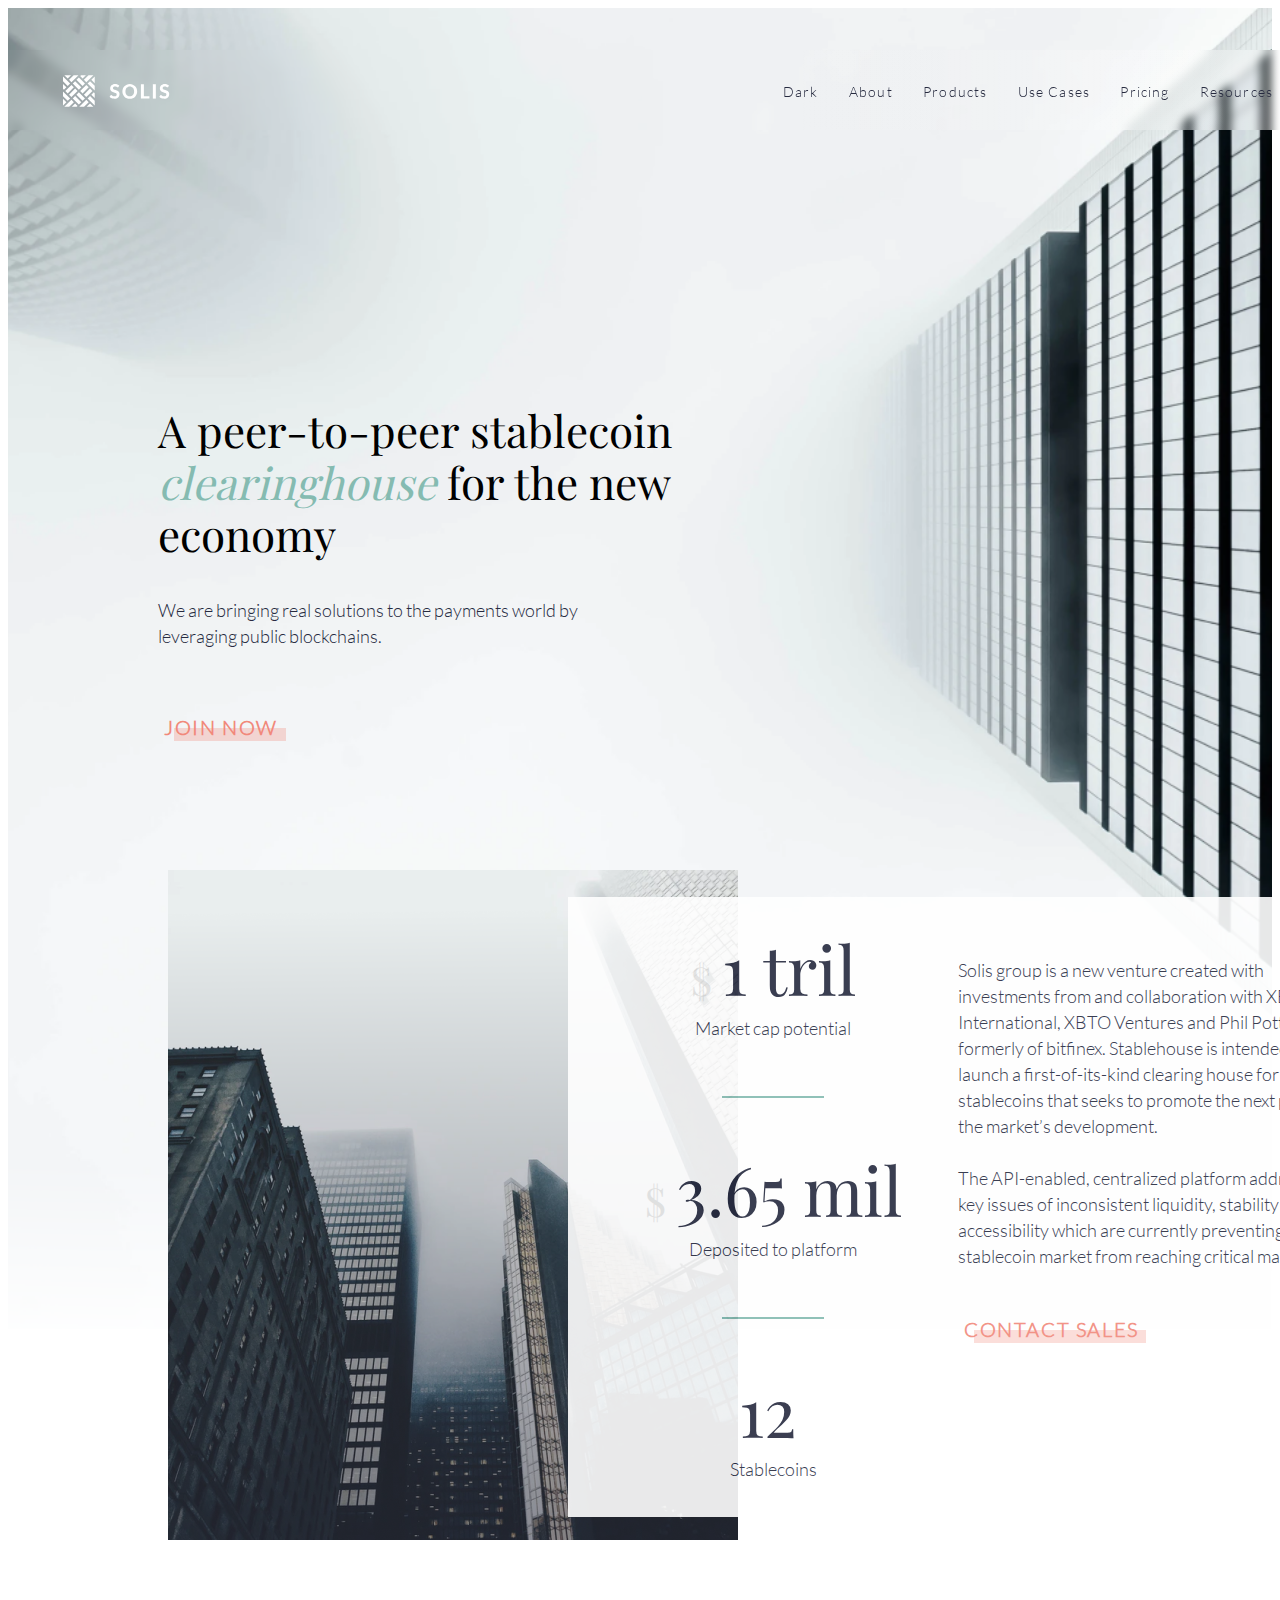
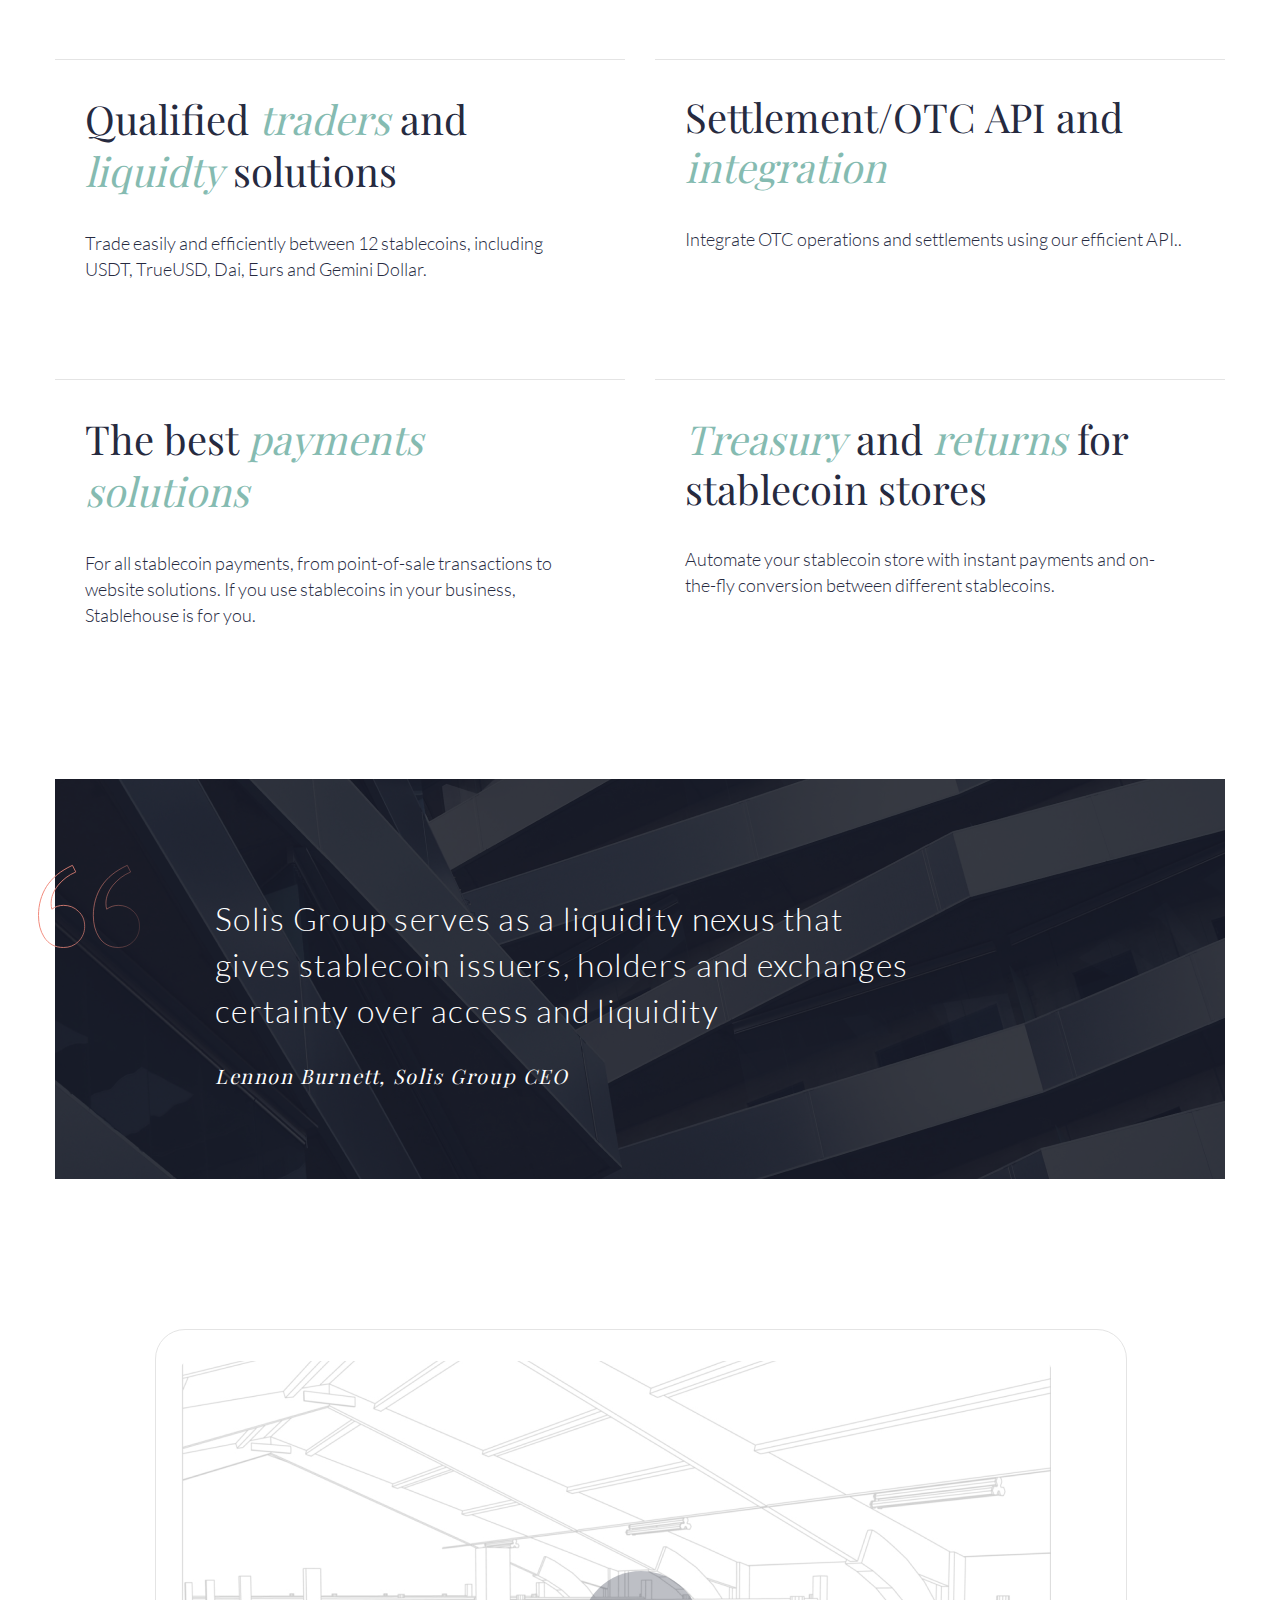
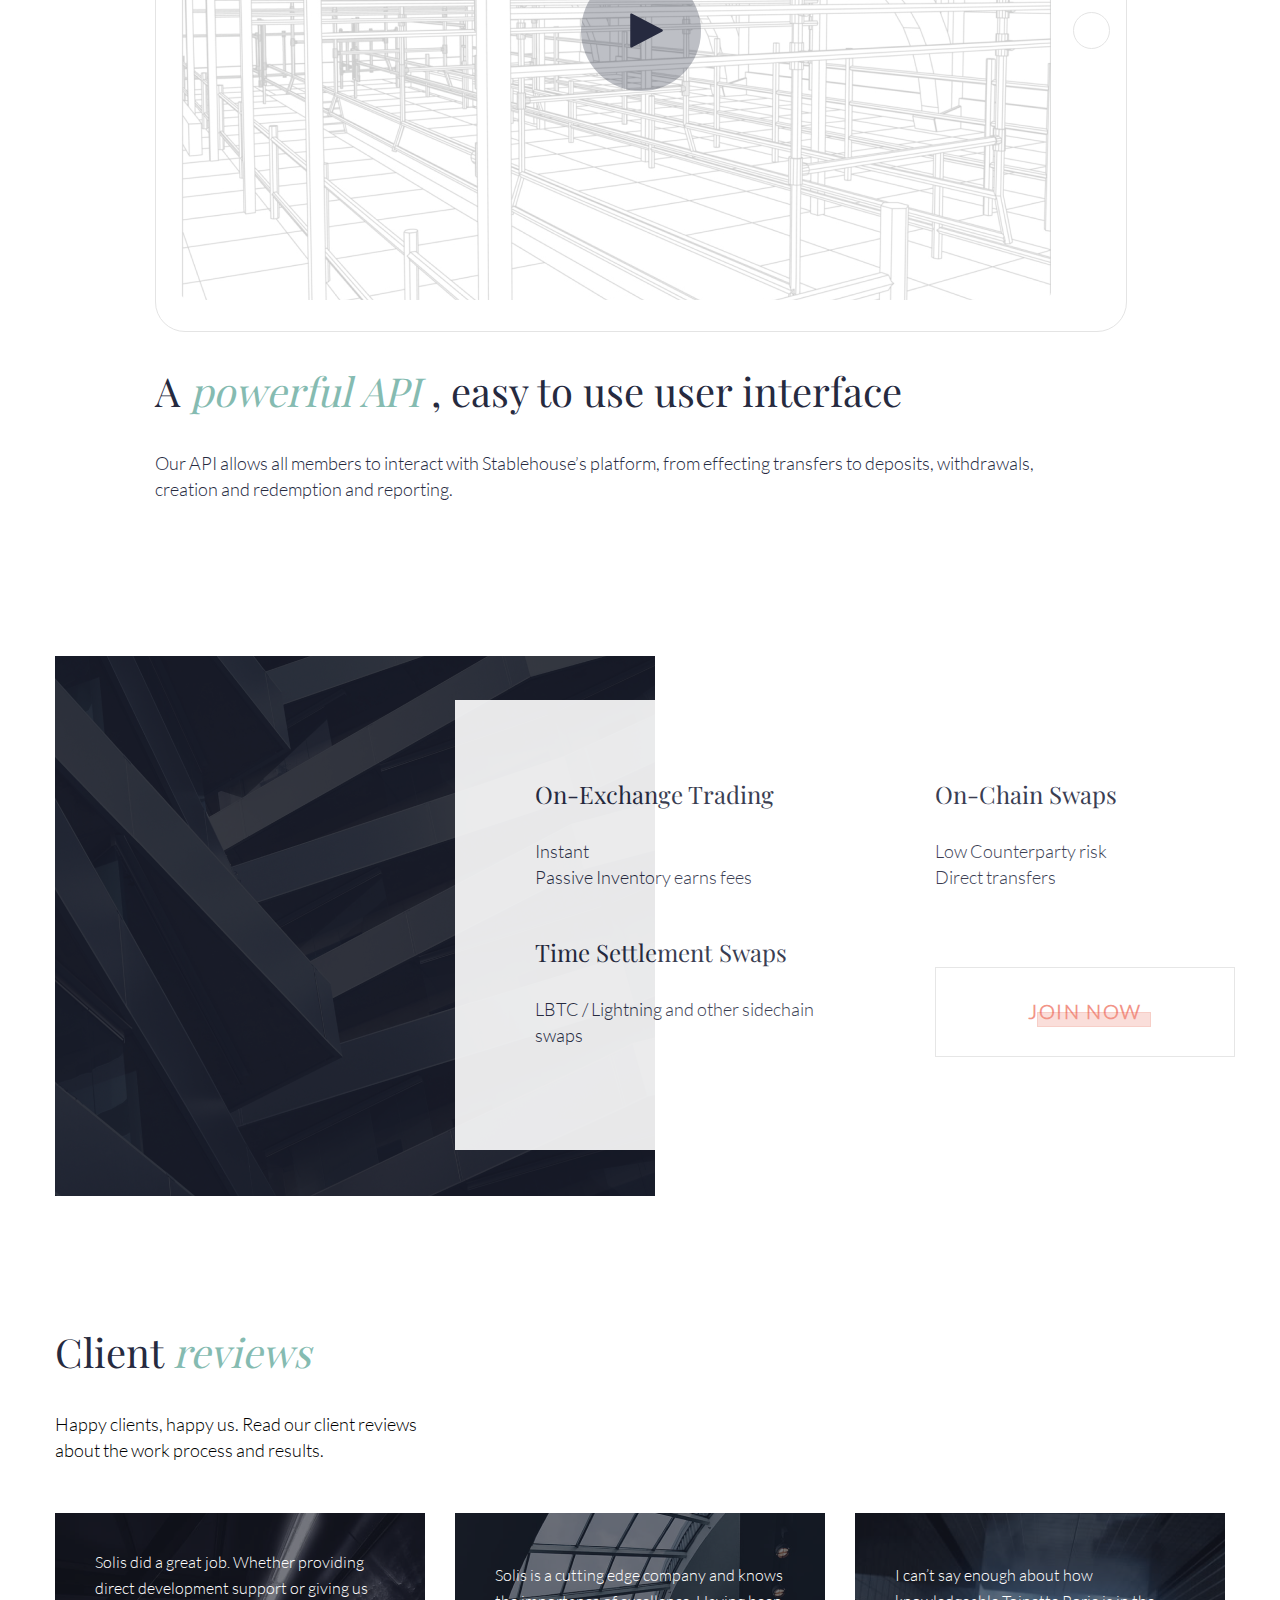
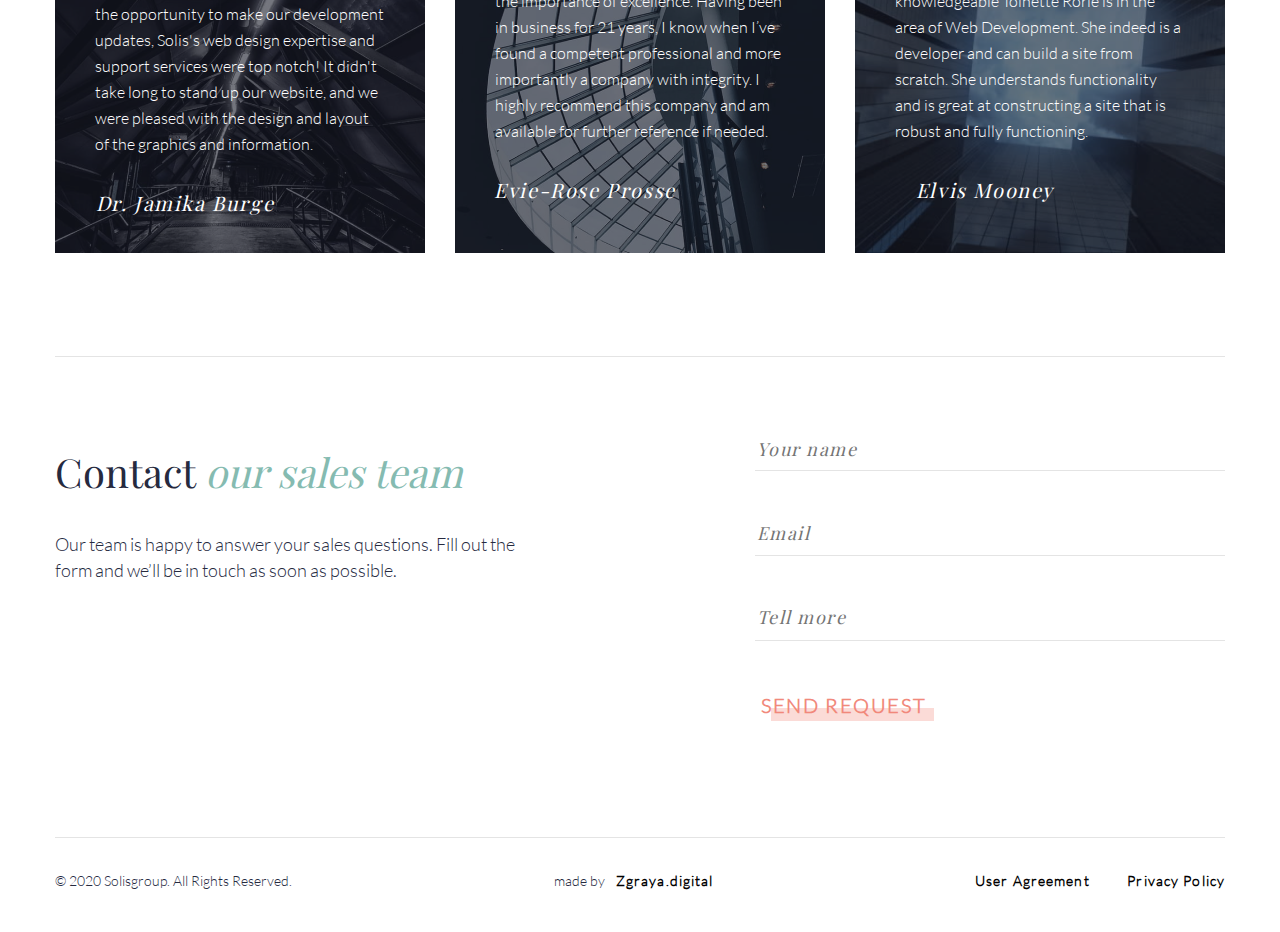
==== commit 5ce826f2: "first commit" ====
--- a/index.html
+++ b/index.html
@@ -3,234 +3,193 @@
 <head>
     <meta charset="UTF-8">
     <meta name="viewport" content="width=device-width, initial-scale=1.0">
-    <title>Manifest</title>
+    <title>EXAM</title>
     <link rel="stylesheet" href="./css/style.css">
+    <link rel="icon" href="./assets/img/Union.svg" type="image/x-icon">
 </head>
 <body>
-    <header class="header">
-        <div class="logo">
-            <a href="#" class="logo__link">
-                <img src="./assets/img/logo.png" alt="" class="logo__img" alt="Logo Company">
-            </a>
+  <header class="header">
+    <div class="header__blur"></div>
+    <div class="header__container">
+        <div class="header__logo">
+          <svg width="107" height="32">
+            <use xlink:href="./assets/img/sprite.svg#logo"></use>
+        </svg>
         </div>
-        <nav class="nav">
-            
-            <input type="checkbox" class="nav__burger burger" id="nav-burger">
-            <label for="nav-burger" class="burger__img"></label>
-            
-            <ul class="menu">
-                <li class="menu__item">
-                    <a href="#" class="menu__link">home</a>
-                </li>
-                <li class="menu__item">
-                    <a href="#" class="menu__link">about</a>
-                </li>
-                <li class="menu__item">
-                    <a href="#" class="menu__link">works</a>
-                </li>
-                <li class="menu__item">
-                    <a href="#" class="menu__link">blog</a>
-                </li>
-                <li class="menu__item">
-                    <a href="#" class="menu__link">contacts</a>
-                </li>
-            </ul>
-        </nav>
-        <div class="search">
-            <a href="" class="search__link">
-                <img src="./assets/img/search.png" alt="Icon Search" class="search__icon">
-            </a>
-        </div>
-    </header>
-    <main class="main">
+        <nav class="header__nav">
+          <input type="checkbox" class="nav__burger burger" id="nav-burger">
+          <label for="nav-burger" class="burger__img"></label>
+          <ul class="header__ul">
+              <li class="header__list">
+                  <a href="./dark.html" class="header__link">Dark</a>
+              </li>
+              <li class="header__list">
+                  <a href="#" class="header__link">About</a>
+              </li>
+              <li class="header__list">
+                  <a href="#" class="header__link">Products</a>
+              </li>
+              <li class="header__list">
+                  <a href="#" class="header__link">Use Cases</a>
+              </li>
+              <li class="header__list">
+                  <a href="#" class="header__link">Pricing</a>
+              </li>
+              <li class="header__list">
+                  <a href="#" class="header__link">Resources</a>
+              </li>
+          </ul>
+      </nav>
+      
+    </div>
+</header>
+    <main>
         <section class="banner">
-            <h1 class="banner__title">Manifest is a newborn theme.
-                Clean, simple and fast.</h1>
-        </section>
-        <section class="blog">
-            <h2 class="blog-title">Blog</h2>
-            <article class="blog-article">
-                <div class="blog-img">
-                    <img src="./assets/img/img-3.png" class="blog-img">
-                </div>
-            <div class="blog-text">
-                <h6 class="blog-subtitle">
-                    Technology, Interface Design
-                </h6>
-                <h2 class="blog-article__title">
-                    Using UX Design to Build a Sustainable Future
-                </h2>
-                <h6 class="blog-subtitle">
-                    6 May 2020
-                </h6>
-                <p class="blog-paragraph">Transformation has to be driven by everybody, not just by climate groups, and we have a responsibility to use our influence to drive this. <img src="./assets/img/Arrow 1 (1).svg" alt=""></p>
-            </div>
-            </article>
-            <article class="blog-article">
-            <div class="blog-text">
-                <h6 class="blog-subtitle">
-                    Technology, Interface Design
-                </h6>
-                <h2 class="blog-article__title">
-                    Using UX Design to Build a Sustainable Future
-                </h2>
-                <h6 class="blog-subtitle">
-                    6 May 2020
-                </h6>
-                <p class="blog-paragraph">Transformation has to be driven by everybody, not just by climate groups, and we have a responsibility to use our influence to drive this. <img src="./assets/img/Arrow 1 (1).svg" alt=""></p>
-            </div>
-            <div class="blog-img">
-                    <img src="./assets/img/img_2.png" class="blog-img">
-                </div>
+            <article class="banner__article">
+                <h2 class="banner__title">  A peer-to-peer stablecoin <span class="span">clearinghouse</span> for the new economy</h2>
+                <p class="banner__text">We are bringing real solutions to the payments world by leveraging public blockchains.</p>
+                <button class="btn">JOIN NOW  <div class="btn__bg"></div></button>
             </article>
         </section>
-        <section class="posts">
-            <div class="posts__title">
-            <h2 class="posts-title">Latest Posts</h2>
-            <h3 class="view-title">View All <img src="./assets/img/Arrow 1 (1).svg" alt=""></h3>
-        </div>
-        <div class="cards">
-
-            <article class="card">
-                <div class="card__img">
-                <img src="./assets/img/img-4.png" class="card__img">
+        <section class="info">
+            <div class="info__img">
+              <img src="./assets/img/img-1.png" alt="Image">
             </div>
-            <div class="card__paragraph">
-                <div class="card-title">
-                    <h6 class="card__subtitle">Interface Design</h6>
-                    <h6 class="card__subtitle">8 June 2020</h6>
+            <div class="info__block">
+              <article class="info__article">
+                <div class="info__items">
+                  <div class="info__item">
+                    <h3 class="info__title"><span class="info__subtitle">$</span>1 tril</h3>
+                    <p class="info__text">Market cap potential</p>
+                  </div>
+                  <div class="info__divider"></div>
+                  <div class="info__item">
+                    <h3 class="info__title"><span class="info__subtitle">$</span>3.65 mil</h3>
+                    <p class="info__text">Deposited to platform</p>
+                  </div>
+                  <div class="info__divider"></div>
+                  <div class="info__item">
+                    <h3 class="info__title">12</h3>
+                    <p class="info__text">Stablecoins</p>
+                  </div>
                 </div>
-                <h2 class="card__title">
-                    UX traffic light colours
-                </h2>
-                <p class="card__text">UI has to make a huge visual difference between warning, an alert and a success.</p>
+                <div class="info__block">
+                  <p class="info__text">Solis group is a new venture created with investments from and collaboration with XBTO International, XBTO Ventures and Phil Potter, formerly of bitfinex. Stablehouse is intended to launch a first-of-its-kind clearing house for stablecoins that seeks to promote the next phase of the market’s development. 
+                    <br><br>
+                    The API-enabled, centralized platform addresses the key issues of inconsistent liquidity, stability and accessibility which are currently preventing the stablecoin market from reaching critical mass.
+                  </p>
+                  <button class="btn">CONTACT SALES <div class="btn__bg"></div></button>
+                </div>
+              </article>
             </div>
-        </article>
-
-            <article class="card">
-                <div class="card__img">
-                <img src="./assets/img/img-5.png" class="card__img">
-            </div>
-            <div class="card__paragraph">
-                <div class="card-title">
-                    <h6 class="card__subtitle">Technology</h6>
-                    <h6 class="card__subtitle">6 May 2020</h6>
-                </div>
-                <h2 class="card__title">
-                    Using UX Design to Build a Sustainable Future
-                </h2>
-                <p class="card__text">UI has to make a huge visual difference between warning, an alert and a success.</p>
-            </div>
+          </section>
+          <section class="benefits">
+                <article class="benefits__article">
+                    <h2 class="benefits__title">Qualified <span class="span">traders</span> and <span class="span">liquidty</span> solutions
+                    </h2>
+                    <p class="benefits__text">Trade easily and efficiently between 12 stablecoins, including USDT, TrueUSD, Dai, Eurs and Gemini Dollar.</p>
+                </article>
+                <article class="benefits__article">
+                    <h2 class="benefits__title">Settlement/OTC API and <span class="span">integration</span>
+                    </h2>
+                    <p class="benefits__text">Integrate OTC operations and settlements using our efficient API..</p>
+                </article>
+                <article class="benefits__article">
+                    <h2 class="benefits__title">The best <span class="span"> payments   solutions </span>
+                    </h2>
+                    <p class="benefits__text">For all stablecoin payments, from point-of-sale transactions to website solutions. If you use stablecoins in your business, Stablehouse is for you.</p>
+                </article>
+                <article class="benefits__article">
+                    <h2 class="benefits__title"><span class="span">Treasury</span> and <span class="span">returns</span> for stablecoin stores
+                    </h2>
+                    <p class="benefits__text">Automate your stablecoin store with instant payments and on-the-fly conversion between different stablecoins.</p>
+                </article>
+          </section>
+          <section class="quote">
+            <article class="quote__article">
+                 <img src="./assets/img/quote-icon.svg" alt="icon" class="quote__icon">
+                <p class="quote__text">Solis Group serves as a liquidity nexus that gives stablecoin issuers, holders and exchanges certainty over access and liquidity</p>
+                <p class="quote__author">Lennon Burnett, Solis Group CEO</p>
             </article>
-
-            <article class="card">
-                <div class="card__img">
-                <img src="./assets/img/img-6.png" class="card__img">
-            </div>
-            <div class="card__paragraph">
-                <div class="card-title">
-                    <h6 class="card__subtitle">Visual Design</h6>
-                    <h6 class="card__subtitle">8 June, 2020</h6>
-                </div>
-                <h2 class="card__title">
-                    Creativity vs. UX
-                </h2>
-                <p class="card__text">Is it possible to create a delightful user experience without following best UX practices?</p>
-            </div>
-            </article>
-        </div>
-        </section>
-        <section class="popular">
-            <div class="posts__title">
-                <h2 class="posts-title">The Most Popular</h2>
-                <h3 class="view-title">View All <img src="./assets/img/Arrow 1 (1).svg" alt=""></h3>
-            </div>
-            <div class="popular__cards">
-                <article class="popular__card">
-                    <div class="popular__img">
-                    <img src="./assets/img/img-7.png" class="popular__img">
-                </div>
-                    <div class="popular__paragraph">
-                        <div class="popular__title">
-                            <h6 class="popular__subtitle">Interface Design</h6>
-                            <h6 class="popular__subtitle">8 June 2020</h6>
-                        </div>
-                        <h2 class="popular-title">
-                            Mentorship Match — How a simple LinkedIn feature can boost diversity
-                        </h2>
-                        <p class="popular__text">LinkedIn is on a clear mission to make professionals more successful by connecting the global workforce and as we learned — diversity and success go hand in hand</p>
+          </section>
+          <section class="video">
+           <div class="video__tablet">
+            <img src="./assets/img/img-3.png" alt="">
+            <div class="video__play">
+              <svg width="120" height="120">
+                  <use xlink:href="./assets/img/sprite.svg#play"></use>
+              </svg>
+              </div>
+            <div class="circle"></div>
+           </div>
+           <article class="video__article">
+            <h2 class="video__title">A <span class="span">powerful API</span> , easy to use user interface</h2>
+            <p class="video__text">Our API allows all members to interact with Stablehouse’s platform, from effecting transfers to deposits, withdrawals, creation and redemption and reporting.</p>
+           </article>
+          </section>
+          <section class="promises">
+            <div class="promises__block"></div>
+            <div class="promises__block">
+                <article class="promises__article">
+                    <div class="promises__items">
+                    <div class="promises__item">
+                        <h2 class="promises__title">On-Exchange Trading</h2>
+                        <p class="promises__text">Instant <br>
+                            Passive Inventory earns fees</p>
                     </div>
-                </article>
-
-                <article class="popular__card">
-                    <div class="popular__img">
-                    <img src="./assets/img/img-8.png" class="popular__img">
-                </div>
-                    <div class="popular__paragraph">
-                        <div class="popular__title">
-                            <h6 class="popular__subtitle">Visual Design</h6>
-                            <h6 class="popular__subtitle">8 June 2020</h6>
-                        </div>
-                        <h2 class="popular-title">
-                            Creativity vs. UX
-                        </h2>
-                        <p class="popular__text">Is it possible to create a delightful user experience without following best UX practices?</p>
+                    <div class="promises__item">
+                        <h2 class="promises__title">On-Chain Swaps</h2>
+                        <p class="promises__text">Low Counterparty risk <br>
+                          Direct transfers</p>
+                    </div>
+                    <div class="promises__item">
+                        <h2 class="promises__title">Time Settlement Swaps</h2>
+                        <p class="promises__text">LBTC / Lightning and other sidechain swaps</p>
+                    </div>
+                    <button class="btn">JOIN NOW <div class="btn__bg"></div></button>
                     </div>
                 </article>
             </div>
-            <div class="popular__btn">
-                <button class="btn">Load More</button>
+          </section>
+          <section class="reviews">
+            <h2 class="reviews__title">Client  <span class="span">reviews</span></h2>
+            <h3 class="reviews__subtitle">Happy clients, happy us. Read our client reviews about the work process and results.</h3>
+            <div class="reviews__cards">
+                <article class="reviews__article">
+                    <p class="reviews__text">Solis did a great job. Whether providing direct development support or giving us the opportunity to make our development updates, Solis's web design expertise and support services were top notch! It didn't take long to stand up our website, and we were pleased with the design and layout of the graphics and information. </p>
+                    <p class="reviews__p">Dr. Jamika Burge</p>
+                </article>
+                <article class="reviews__article">
+                    <p class="reviews__text">Solis is a cutting edge company and knows the importance of excellence. Having been in business for 21 years, I know when I’ve found a competent professional and more importantly a company with integrity. I highly recommend this company and am available for further reference if needed. </p>
+                    <p class="reviews__p">Evie-Rose Prosse</p>
+                </article>
+                <article class="reviews__article">
+                    <p class="reviews__text">I can’t say enough about how knowledgeable Toinette Rorie is in the area of Web Development. She indeed is a developer and can build a site from scratch. She understands functionality and is great at constructing a site that is robust and fully functioning.  </p>
+                    <p class="reviews__p">Elvis Mooney</p>
+                </article>
             </div>
-        </section>
-        <section class="pre-footer">
-
-            <article class="pre-footer__block">
-                Full-time UI/UX designer <br>
-                Head of Design at VeronaLabs.com <br>
-                <img src="./assets/img/Arrow 1 (1).svg" alt="">
+          </section>
+          <section class="contacts">
+            <article class="contacts__article">
+                <h2 class="contacts__title">Contact  <span class="span">our sales team</span></h2>
+                <p class="contacts__text">Our team is happy to answer your sales questions. +Fill out the form and we’ll be in touch as soon as possible.</p>
             </article>
-
-            <article class="pre-footer__block">
-                We work with clients around the world from our headquarters in Charleston, South Carolina.
-                <br><br>
-                We focus on naming, branding, brand narratives, website design and development, and brand experiences.
-            </article>
-
-        </section>
+            <form class="form">
+                <input type="text" required placeholder="Your name" id="name" class="input">
+              <div class="form__divider"></div>
+                <input type="email" required placeholder="Email" id="mail" class="input">
+                <div class="form__divider"></div>
+                <input type="text" required placeholder="Tell more" id="more" class="input">
+                <div class="form__divider"></div>
+                <button class="btn" type="submit">SEND REQUEST    <div class="btn__bg"></div></button>
+            </form>
+          </section>
     </main>
     <footer class="footer">
-        <div class="footer__container">
-        <div class="footer__block">
-            <h1 class="footer__title">Need a project?</h1>
-            <h6 class="footer__subtitle">(239) 555-0108</h6>
-            <h6 class="footer__subtitle">tanya.hill@example.com</h6>
-        </div>
-        <div class="footer__social-icons">
-            <a href="" class="social-icon">
-            <svg width="24" height="24">
-                <use xlink:href="./assets/img/sprite.svg#instagram"></use>
-            </svg>
-            </a>
-            <a href="" class="social-icon">
-                <svg width="24" height="24">
-                    <use xlink:href="./assets/img/sprite.svg#facebook"></use>
-                </svg>
-                </a>
-                <a href="" class="social-icon">
-                    <svg width="24" height="24">
-                        <use xlink:href="./assets/img/sprite.svg#twitter"></use>
-                    </svg>
-                    </a>
-                    <a href="" class="social-icon">
-                        <svg width="24" height="24">
-                            <use xlink:href="./assets/img/sprite.svg#linkedin"></use>
-                        </svg>
-                        </a>
-        </div>
-    </div>
-    <div class="footer__text">
-        <p>© Copyright Manifest Theme. Allrights reserved</p>
-    </div>
+      <div><p class="footer__text">© 2020 Solisgroup. All Rights Reserved.</p></div>
+      <div><p class="footer__text">made by </p> <p class="footer__p"> Zgraya.digital</p></div>
+      <div><p class="footer__p">User Agreement  </p> <p class="footer__p">Privacy Policy</p></div>
     </footer>
 </body>
 </html>--- a/css/style.css
+++ b/css/style.css
@@ -1,61 +1,58 @@
+.contacts__title, .reviews__title, .video__title, .benefits__title {
+  font-family: "Playfair", sans-serif;
+  font-size: 40px;
+  font-weight: 400;
+  line-height: 48px;
+  color: #262a3f;
+}
+
+.promises__text, .video__text, .benefits__text, .info__text, .banner__text {
+  font-family: "Lato", sans-serif;
+  font-size: 18px;
+  font-weight: 300;
+  line-height: 26px;
+  color: #262a3f;
+}
+
 @font-face {
   font-family: "Lato";
-  src: url(../assets/fonts/Lato/Lato-Black.ttf);
-  font-family: normal;
+  src: url(../assets/fonts/Lato/Lato-Light.ttf);
+  font-weight: normal;
   font-style: normal;
 }
 @font-face {
-  font-family: "RedHat";
-  src: url(../assets/fonts/Red_Hat_Display/RedHatDisplay-VariableFont_wght.ttf);
-  font-family: normal;
+  font-family: "PlayFair";
+  src: url(../assets/fonts/Playfair_Display/PlayfairDisplay-VariableFont_wght.ttf);
   font-style: normal;
-}
-* {
-  -webkit-box-sizing: border-box;
-          box-sizing: border-box;
-  padding: 0;
-}
-
-ul,
-ol,
-dl {
-  padding-left: 0;
-  margin: 0 0;
-  list-style: none;
-}
-
-html,
+  font-weight: normal;
+}
 body {
-  margin: 0;
-  font-family: Lato, sans-serif;
-  font-size: 16px;
-}
-
-body {
-  color: #565656;
-  min-height: 100vh;
-}
-
-.header, .banner, .blog, .posts, .footer, .popular, .pre-footer {
-  padding: 0 calc(50vw - 585px);
-}
-@media screen and (max-width: 1200px) {
-  .header, .banner, .blog, .posts, .footer, .popular, .pre-footer {
-    padding: 0 calc(50vw - (585px - 12%));
-  }
-}
-@media screen and (max-width: 992px) {
-  .header, .banner, .blog, .posts, .footer, .popular, .pre-footer {
-    padding: 0 calc(50vw - (585px - 27%));
-  }
-}
-@media screen and (max-width: 768px) {
-  .header, .banner, .blog, .posts, .footer, .popular, .pre-footer {
-    padding: 0 15px;
-  }
+  font-size: var(16px);
+  background-color: var(#fff);
+  font-family: var("Montserrat", sans-serif);
+  color: var(#000);
+  overflow-x: hidden;
 }
 
 .header {
+  width: 100%;
+  height: 80px;
+  position: absolute;
+  z-index: 1;
+  top: 50px;
+}
+.header__logo {
+  width: 107px;
+  height: 32px;
+  margin-top: 50px;
+  fill: #fff;
+}
+.header__nav {
+  width: 490px;
+  height: 24px;
+  margin-top: 20px;
+}
+.header__container {
   display: -webkit-box;
   display: -ms-flexbox;
   display: flex;
@@ -65,63 +62,21 @@
   -webkit-box-align: center;
       -ms-flex-align: center;
           align-items: center;
-  gap: 1.8vw;
-  padding-top: 42px;
-  padding-bottom: 42px;
+  width: 1170px;
+  height: 32px;
+  margin: auto;
+}
+.header__ul {
+  display: -webkit-box;
+  display: -ms-flexbox;
+  display: flex;
+  -webkit-box-pack: justify;
+      -ms-flex-pack: justify;
+          justify-content: space-between;
+  width: 490px;
 }
 @media screen and (max-width: 992px) {
-  .header {
-    padding-top: 24px;
-    padding-bottom: 24px;
-  }
-}
-
-.nav {
-  display: -webkit-box;
-  display: -ms-flexbox;
-  display: flex;
-  -webkit-box-pack: end;
-      -ms-flex-pack: end;
-          justify-content: flex-end;
-  -webkit-box-flex: 1;
-      -ms-flex-positive: 1;
-          flex-grow: 1;
-}
-@media screen and (max-width: 992px) {
-  .nav {
-    -webkit-box-ordinal-group: 3;
-        -ms-flex-order: 2;
-            order: 2;
-    -webkit-box-flex: 0;
-        -ms-flex-positive: 0;
-            flex-grow: 0;
-  }
-}
-
-@media screen and (max-width: 992px) {
-  .search {
-    display: -webkit-box;
-    display: -ms-flexbox;
-    display: flex;
-    -webkit-box-flex: 1;
-        -ms-flex-positive: 1;
-            flex-grow: 1;
-    -webkit-box-pack: end;
-        -ms-flex-pack: end;
-            justify-content: flex-end;
-    padding-right: 15px;
-  }
-}
-
-.menu {
-  display: -webkit-box;
-  display: -ms-flexbox;
-  display: flex;
-  gap: 2.3vw;
-  padding: 0 30px;
-}
-@media screen and (max-width: 992px) {
-  .menu {
+  .header__ul {
     position: absolute;
     right: 0;
     top: -100%;
@@ -140,23 +95,93 @@
     transition: all 0.5s;
   }
 }
+.header__list {
+  list-style-type: none;
+  font-family: "Lato";
+  font-size: 14px;
+  font-weight: 400;
+  line-height: 24px;
+  letter-spacing: 0.08em;
+  color: #262A3F;
+}
 @media screen and (max-width: 992px) {
-  .menu__item {
+  .header__list {
     text-align: center;
     padding: 10px 0;
     border: 1px solid #e5d9d9;
   }
 }
-.menu__link {
+.header__blur {
+  position: absolute;
+  top: 0;
+  left: 0;
+  width: 1500px;
+  height: 80px;
+  background: -webkit-gradient(linear, left bottom, left top, from(rgba(255, 255, 255, 0.02)), to(rgba(255, 255, 255, 0.02))), -webkit-gradient(linear, right top, left top, from(rgba(255, 255, 255, 0.5)), color-stop(24.1%, rgba(255, 255, 255, 0.244636)), color-stop(47.19%, rgba(255, 255, 255, 0)));
+  background: linear-gradient(0deg, rgba(255, 255, 255, 0.02), rgba(255, 255, 255, 0.02)), linear-gradient(270deg, rgba(255, 255, 255, 0.5) 0%, rgba(255, 255, 255, 0.244636) 24.1%, rgba(255, 255, 255, 0) 47.19%);
+  -webkit-backdrop-filter: blur(4px);
+          backdrop-filter: blur(4px);
+  z-index: -1;
+}
+
+.nav__burger {
+  display: none;
+}
+@media screen and (max-width: 992px) {
+  .nav__burger:checked ~ .header__ul {
+    visibility: visible;
+    opacity: 1;
+    top: 68px;
+  }
+  .nav__burger:checked ~ .burger__img {
+    -webkit-transform: rotate(315deg);
+            transform: rotate(315deg);
+    -webkit-transition: all 0.44s;
+    transition: all 0.44s;
+  }
+  .nav__burger:checked ~ .burger__img::before {
+    opacity: 0;
+  }
+  .nav__burger:checked ~ .burger__img::after {
+    -webkit-transform: rotate(90deg);
+            transform: rotate(90deg);
+    top: 0;
+  }
+}
+
+.burger__img {
+  display: none;
+}
+@media screen and (max-width: 992px) {
+  .burger__img {
+    display: inline-block;
+    position: relative;
+    width: 34px;
+    height: 2px;
+    background-color: #000;
+    cursor: pointer;
+  }
+  .burger__img::after, .burger__img::before {
+    content: "";
+    position: absolute;
+    width: 100%;
+    height: 2px;
+    background-color: #000;
+    top: 10px;
+  }
+  .burger__img::after {
+    top: -10px;
+  }
+}
+
+.header__link {
   position: relative;
   text-decoration: none;
-  text-transform: uppercase;
-  color: #000;
+  color: #262A3F;
   font-size: 0.875rem;
-  letter-spacing: 0.3em;
-  font-weight: 400;
-}
-.menu__link::after {
+  font-weight: 400;
+}
+.header__link::after {
   content: "";
   position: absolute;
   bottom: -5px;
@@ -166,11 +191,11 @@
   width: 0;
   height: 1px;
   opacity: 0;
-  background: #000;
+  background: #F1897B;
   -webkit-transition: all 0.55s;
   transition: all 0.55s;
 }
-.menu__link:hover::after {
+.header__link:hover::after {
   left: 0;
   -webkit-transform: translateX(12%);
           transform: translateX(12%);
@@ -178,195 +203,114 @@
   opacity: 1;
 }
 
-.burger {
-  display: none;
-}
-@media screen and (max-width: 992px) {
-  .burger:checked ~ .menu {
-    visibility: visible;
-    opacity: 1;
-    top: 68px;
-  }
-  .burger:checked ~ .burger__img {
-    -webkit-transform: rotate(315deg);
-            transform: rotate(315deg);
-    -webkit-transition: all 0.44s;
-    transition: all 0.44s;
-  }
-  .burger:checked ~ .burger__img::before {
-    opacity: 0;
-  }
-  .burger:checked ~ .burger__img::after {
-    -webkit-transform: rotate(90deg);
-            transform: rotate(90deg);
-    top: 0;
-  }
-}
-.burger__img {
-  display: none;
+.banner {
+  width: 100%;
+  height: 1321px;
+  background: url(../assets/img/bg.png) no-repeat center center;
+  background-size: cover;
+  display: -webkit-box;
+  display: -ms-flexbox;
+  display: flex;
+  -webkit-box-align: center;
+      -ms-flex-align: center;
+          align-items: center;
+}
+.banner__article {
+  margin-left: 150px;
+  width: 523px;
+  height: 302px;
+  margin-bottom: 300px;
+}
+.banner__title {
+  font-family: "Playfair", sans-serif;
+  font-size: 44px;
+  font-weight: 400;
+  line-height: 52px;
+  width: 523px;
+}
+.banner__text {
+  width: 439px;
+}
+
+.span {
+  font-family: "PlayFair", sans-serif;
+  font-size: 44px;
+  font-style: italic;
+  font-weight: 400;
+  line-height: 52px;
+  color: #85BBB1;
+}
+
+.btn {
+  font-family: "Lato", sans-serif;
+  font-size: 20px;
+  font-weight: 700;
+  line-height: 20px;
+  letter-spacing: 0.08em;
+  margin-top: 50px;
+  background: none;
+  border: none;
+  color: #F1897B;
+}
+.btn__bg {
+  position: absolute;
+  width: 112px;
+  height: 13px;
+  background-color: #F1897B;
+  opacity: 30%;
+  top: 728px;
+  margin-left: 10px;
+}
+.btn__bg:nth-child(2) {
+  bottom: 1000px;
+  background-color: green;
+}
+.btn:hover, .btn .btn__bg {
+  color: #E54F3A;
   cursor: pointer;
-}
-@media screen and (max-width: 992px) {
-  .burger__img {
-    display: inline-block;
-    position: relative;
-    top: -3px;
-    width: 34px;
-    height: 2px;
-    background-color: #000;
-    vertical-align: middle;
-  }
-  .burger__img::after, .burger__img::before {
-    content: "";
-    position: absolute;
-    width: 100%;
-    height: 2px;
-    background-color: #000;
-    top: 10px;
-  }
-  .burger__img::after {
-    top: -10px;
-  }
-}
-
-.banner {
-  background: url("../assets/img/bg-image.png") no-repeat;
-  background-size: cover;
-  min-height: calc(85vh - 100px);
-  padding-top: 100px;
-}
-@media screen and (min-width: 1580px) {
-  .banner {
-    background-position-y: 37%;
-    min-height: calc(77vh - 100px);
-  }
-}
-.banner__title {
-  font-family: "RedHat", sans-serif;
-  font-size: 3rem;
-  line-height: 1.33;
-  color: #000;
-  max-width: 770px;
-  letter-spacing: 0.05rem;
-}
-@media screen and (max-width: 992px) {
-  .banner__title {
-    font-size: 2.34rem;
-  }
-}
-@media screen and (max-width: 576px) {
-  .banner__title {
-    font-size: 2rem;
-  }
-}
-
-.blog {
-  margin-top: 70px;
-}
-@media screen and (max-width: 768px) {
-  .blog .blog-text {
-    width: 340px;
-    height: 280px;
-    margin-bottom: 100px;
-  }
-  .blog .blog-img {
-    width: 360px;
-    height: 320px;
-  }
-  .blog .blog-paragraph {
-    width: 340px;
-    height: 80px;
-  }
-}
-.blog-img {
+  -webkit-transition: all ease-in 0.3s;
+  transition: all ease-in 0.3s;
+}
+.btn:hover .btn__bg, .btn .btn__bg .btn__bg {
+  background-color: #E54F3A;
+}
+
+.info {
+  width: 1170px;
+  height: 670px;
+  position: absolute;
+  margin-left: 160px;
+  top: 870px;
+}
+.info__img {
   width: 570px;
-  height: 470px;
-}
-.blog-article {
-  display: -webkit-box;
-  display: -ms-flexbox;
-  display: flex;
-  -webkit-box-pack: start;
-      -ms-flex-pack: start;
-          justify-content: flex-start;
-  -webkit-box-align: center;
-      -ms-flex-align: center;
-          align-items: center;
-}
-.blog-article:nth-child(3) {
-  margin-top: 40px;
-  -webkit-box-pack: end;
-      -ms-flex-pack: end;
-          justify-content: flex-end;
-}
-.blog-article__title {
-  font-size: 23px;
-  font-weight: 500;
-  line-height: 38px;
-  font-family: "RedHat", sans-serif;
-  color: #000;
-  width: 369px;
-  letter-spacing: 1px;
-}
-.blog-title {
-  font-size: 48px;
-  color: #000;
-  font-family: "RedHat", sans-serif;
-  font-weight: 400;
-  margin-bottom: 40px;
-}
-.blog-subtitle {
-  color: #7B7B7B;
-  font-size: 16px;
-  font-family: "Lato", sans-serif;
-}
-.blog-text {
-  margin-left: 30px;
-}
-.blog-paragraph {
-  color: #565656;
-  width: 448px;
-  font-family: "Lato", sans-serif;
-  font-size: 16px;
-  font-weight: 400;
-  line-height: 26.56px;
-}
-
-.posts {
-  margin-top: 50px;
-}
-.posts__title {
+  height: 670px;
+}
+.info__block {
+  width: 600px;
+  height: 670px;
+  margin-top: 30px;
+}
+.info__article {
+  width: 770px;
+  height: 580px;
+  position: absolute;
+  opacity: 0.9;
+  background-color: #fff;
+  top: 27px;
+  margin-left: 400px;
   display: -webkit-box;
   display: -ms-flexbox;
   display: flex;
   -webkit-box-pack: justify;
       -ms-flex-pack: justify;
           justify-content: space-between;
-}
-.posts-title {
-  font-size: 28px;
-  font-family: "RedHat", sans-serif;
-  font-family: 600;
-}
-
-.view-title {
-  font-family: "Lato", sans-serif;
-  font-weight: 400;
-  font-size: 16px;
-}
-
-.cards {
-  display: -webkit-box;
-  display: -ms-flexbox;
-  display: flex;
-  -ms-flex-wrap: wrap;
-      flex-wrap: wrap;
-  gap: 20px;
-  -webkit-box-pack: center;
-      -ms-flex-pack: center;
-          justify-content: center;
-}
-.cards .card {
+  padding: 20px;
+}
+.info__items {
+  width: 370px;
+  height: auto;
+  gap: 40px;
   display: -webkit-box;
   display: -ms-flexbox;
   display: flex;
@@ -374,366 +318,630 @@
   -webkit-box-direction: normal;
       -ms-flex-direction: column;
           flex-direction: column;
+  -webkit-box-align: start;
+      -ms-flex-align: start;
+          align-items: flex-start;
+}
+.info__item {
   width: 370px;
-  height: 500px;
-}
-.cards .card-title {
+  display: -webkit-box;
+  display: -ms-flexbox;
+  display: flex;
+  -webkit-box-align: center;
+      -ms-flex-align: center;
+          align-items: center;
+  -webkit-box-orient: vertical;
+  -webkit-box-direction: normal;
+      -ms-flex-direction: column;
+          flex-direction: column;
+  margin: auto;
+}
+.info__title {
+  font-family: "Playfair", sans-serif;
+  font-size: 68px;
+  font-weight: 400;
+  line-height: 72px;
+  color: #262A3F;
+  margin: 0 10px 0 0;
+}
+.info__subtitle {
+  font-family: "Playfair", sans-serif;
+  font-size: 40px;
+  font-weight: 400;
+  line-height: 50px;
+  color: #E4E4E4;
+  margin: 0;
+  padding: 10px;
+}
+.info__text {
+  margin: 10px 0 0 0;
+}
+.info__divider {
+  border: 1px solid #85BBB1;
+  width: 100px;
+  margin: 0 auto;
+}
+.info .btn__bg {
+  top: calc(100% - 187px);
+  width: 172px;
+}
+
+.benefits {
+  width: 1170px;
+  height: 620px;
+  margin: auto;
+  margin-top: 330px;
   display: -webkit-box;
   display: -ms-flexbox;
   display: flex;
   -webkit-box-pack: justify;
       -ms-flex-pack: justify;
           justify-content: space-between;
-}
-.cards .card__subtitle {
-  font-size: 12px;
+  -ms-flex-wrap: wrap;
+      flex-wrap: wrap;
+  gap: 20px;
+}
+.benefits__article {
+  width: 570px;
+  height: 250px;
+  border-top: 1px solid #E4E4E4;
+}
+.benefits__title {
+  width: 500px;
+  margin-left: 30px;
+}
+.benefits__text {
+  width: 500px;
+  margin-left: 30px;
+}
+.benefits .span {
+  font-size: 40px;
+}
+
+.quote {
+  width: 1170px;
+  height: 400px;
+  margin: auto;
+  margin-top: 100px;
+  background: url(../assets/img/img-2.png) no-repeat;
+  display: -webkit-box;
+  display: -ms-flexbox;
+  display: flex;
+  -webkit-box-pack: center;
+      -ms-flex-pack: center;
+          justify-content: center;
+  -webkit-box-align: center;
+      -ms-flex-align: center;
+          align-items: center;
+}
+.quote__article {
+  width: 770px;
+  height: 230px;
+  margin-right: 80px;
+}
+.quote__text {
   font-family: "Lato", sans-serif;
-  font-weight: 400;
-  color: #7B7B7B;
-}
-.cards .card__title {
-  font-family: "RedHat", sans-serif;
-  font-weight: 500;
-  font-size: 22px;
-  color: #000;
-  letter-spacing: 0.1em;
-  line-height: 36px;
-}
-.cards .card__text {
+  font-size: 32px;
+  font-weight: 400;
+  line-height: 46px;
+  letter-spacing: 0.04em;
+  color: #fff;
+  width: 710px;
+}
+.quote__author {
+  font-family: "Playfair", sans-serif;
+  font-size: 20px;
+  font-style: italic;
+  font-weight: 400;
+  line-height: 20px;
+  letter-spacing: 0.08em;
+  color: #fff;
+}
+.quote__icon {
+  position: absolute;
+  right: 1140px;
+}
+
+.video {
+  width: 970px;
+  height: 777px;
+  margin: auto;
+  margin-top: 150px;
+}
+.video__tablet {
+  border: 1px solid #E4E4E4;
+  width: 970px;
+  height: 601px;
+  border-radius: 30px;
+  display: -webkit-box;
+  display: -ms-flexbox;
+  display: flex;
+  -webkit-box-pack: center;
+      -ms-flex-pack: center;
+          justify-content: center;
+  -webkit-box-align: center;
+      -ms-flex-align: center;
+          align-items: center;
+}
+.video__tablet img {
+  width: 870px;
+  height: 539px;
+  margin-right: 50px;
+}
+.video__play {
+  width: 120px;
+  height: 120px;
+  position: absolute;
+  fill: #262A3F;
+}
+.video__text {
+  width: 897px;
+}
+.video .span {
+  font-size: 40px;
+}
+.video .circle {
+  width: 35px;
+  height: 35px;
+  border: 1px solid #E4E4E4;
+  border-radius: 32px;
+  position: absolute;
+  margin-left: 900px;
+}
+
+.promises {
+  width: 1170px;
+  height: 540px;
+  margin: auto;
+  margin-top: 150px;
+}
+.promises__block {
+  width: 570px;
+  height: 540px;
+}
+.promises__block:nth-child(1) {
+  width: 600px;
+  background: url(../assets/img/img-4.png);
+}
+.promises__article {
+  width: 770px;
+  height: 450px;
+  background-color: #fff;
+  opacity: 90%;
+  position: absolute;
+  margin-left: 400px;
+  top: 3900px;
+}
+.promises__title {
+  font-family: "Playfair", sans-serif;
+  font-size: 24px;
+  font-weight: 400;
+  line-height: 48px;
+  color: #262A3F;
+}
+.promises__items {
+  width: 700px;
+  height: 300px;
+  margin: auto;
+  display: -webkit-box;
+  display: -ms-flexbox;
+  display: flex;
+  -webkit-box-pack: justify;
+      -ms-flex-pack: justify;
+          justify-content: space-between;
+  -ms-flex-wrap: wrap;
+      flex-wrap: wrap;
+  -webkit-box-align: center;
+      -ms-flex-align: center;
+          align-items: center;
+  margin-left: 80px;
+  margin-top: 50px;
+}
+.promises__item {
+  width: 300px;
+}
+.promises .btn {
+  width: 300px;
+  height: 90px;
+  font-family: "Lato", sans-serif;
+  font-size: 20px;
+  font-weight: 700;
+  line-height: 20px;
+  letter-spacing: 0.08em;
+  margin-top: 50px;
+  background: white;
+  border: 1px solid #E4E4E4;
+  color: #F1897B;
+}
+.promises .btn__bg {
+  position: absolute;
+  width: 112px;
+  height: 13px;
+  background-color: #F1897B;
+  opacity: 30%;
+  top: calc(100% - 138px);
+  margin-left: 95px;
+}
+.promises .btn:hover, .promises .btn .btn__bg {
+  color: #E54F3A;
+  cursor: pointer;
+  border: 1px solid #E54F3A;
+  -webkit-transition: all ease-in 0.3s;
+  transition: all ease-in 0.3s;
+}
+.promises .btn:hover .btn__bg, .promises .btn .btn__bg .btn__bg {
+  background-color: #E54F3A;
+}
+
+.reviews {
+  width: 1170px;
+  height: 510px;
+  margin: auto;
+  margin-top: 130px;
+}
+.reviews .span {
+  font-size: 40px;
+}
+.reviews__subtitle {
+  font-family: "Lato", sans-serif;
+  font-size: 18px;
+  font-weight: 300;
+  line-height: 26px;
+  width: 400px;
+}
+.reviews__cards {
+  display: -webkit-box;
+  display: -ms-flexbox;
+  display: flex;
+  -webkit-box-pack: justify;
+      -ms-flex-pack: justify;
+          justify-content: space-between;
+  width: 1170px;
+  height: 340px;
+  gap: 20px;
+  margin-top: 50px;
+}
+.reviews__article {
+  width: 370px;
+  height: 340px;
+  background: url(../assets/img/img-5.png) no-repeat;
+  display: -webkit-box;
+  display: -ms-flexbox;
+  display: flex;
+  -webkit-box-pack: center;
+      -ms-flex-pack: center;
+          justify-content: center;
+  -webkit-box-align: center;
+      -ms-flex-align: center;
+          align-items: center;
+  -webkit-box-orient: vertical;
+  -webkit-box-direction: normal;
+      -ms-flex-direction: column;
+          flex-direction: column;
+  background-color: rgba(25, 28, 41, 0.6);
+}
+.reviews__article:nth-child(2) {
+  background: url(../assets/img/img-6.png);
+}
+.reviews__article:nth-child(3) {
+  background: url(../assets/img/img-7.png);
+}
+.reviews__p {
+  font-family: "Playfair", sans-serif;
+  font-size: 20px;
+  font-style: italic;
+  font-weight: 400;
+  line-height: 20px;
+  letter-spacing: 0.08em;
+  color: #fff;
+  margin-right: 110px;
+}
+.reviews__text {
   font-family: "Lato", sans-serif;
   font-size: 16px;
   font-weight: 400;
-  line-height: 26.56px;
-  letter-spacing: 0.05em;
-}
-.cards .card__paragraph {
-  width: 370px;
-  height: 178px;
-}
+  line-height: 26px;
+  color: #fff;
+  display: -webkit-box;
+  display: -ms-flexbox;
+  display: flex;
+  -webkit-box-pack: center;
+      -ms-flex-pack: center;
+          justify-content: center;
+  -webkit-box-align: center;
+      -ms-flex-align: center;
+          align-items: center;
+  width: 290px;
+}
+
+.contacts {
+  width: 1170px;
+  height: 300px;
+  margin: auto;
+  display: -webkit-box;
+  display: -ms-flexbox;
+  display: flex;
+  -webkit-box-pack: justify;
+      -ms-flex-pack: justify;
+          justify-content: space-between;
+  -webkit-box-align: center;
+      -ms-flex-align: center;
+          align-items: center;
+  border-top: 1px solid #E4E4E4;
+  margin-top: 120px;
+}
+.contacts .span {
+  font-size: 40px;
+}
+.contacts__text {
+  font-family: "Lato";
+  font-size: 18px;
+  font-weight: 300;
+  line-height: 26px;
+  color: #262A3F;
+  width: 470px;
+}
+
+.form {
+  display: -webkit-box;
+  display: -ms-flexbox;
+  display: flex;
+  -webkit-box-orient: vertical;
+  -webkit-box-direction: normal;
+      -ms-flex-direction: column;
+          flex-direction: column;
+  width: 470px;
+  height: 240px;
+  gap: 50px;
+  margin-top: 90px;
+}
+.form .btn {
+  position: absolute;
+  margin-right: 290px;
+  top: 5445px;
+}
+.form .btn__bg {
+  position: absolute;
+  width: 163px;
+  top: 13px;
+}
+.form__divider {
+  width: 470px;
+  height: 1px;
+  background-color: #E4E4E4;
+  position: absolute;
+  top: 5270px;
+}
+.form__divider:nth-child(2) {
+  top: 5355px;
+}
+.form__divider:nth-child(4) {
+  top: 5440px;
+}
+
+.input {
+  width: 470px;
+  height: 32px;
+  border: none;
+  font-family: "Playfair", sans-serif;
+  font-size: 18px;
+  font-style: italic;
+  font-weight: 400;
+  line-height: 20px;
+  letter-spacing: 0.08em;
+  outline: none;
+  position: relative;
+}
+
+.footer {
+  width: 1170px;
+  height: 86px;
+  display: -webkit-box;
+  display: -ms-flexbox;
+  display: flex;
+  -webkit-box-pack: justify;
+      -ms-flex-pack: justify;
+          justify-content: space-between;
+  -webkit-box-align: center;
+      -ms-flex-align: center;
+          align-items: center;
+  border-top: 1px solid #E4E4E4;
+  margin: auto;
+  margin-top: 180px;
+}
+.footer__text {
+  font-family: "Lato", sans-serif;
+  font-size: 14px;
+  font-weight: 300;
+  line-height: 26px;
+  color: #262A3F;
+}
+.footer__p {
+  font-family: "Lato", sans-serif;
+  font-size: 14px;
+  font-weight: 800;
+  line-height: 24px;
+  letter-spacing: 0.08em;
+  color: black;
+}
+.footer div {
+  display: -webkit-box;
+  display: -ms-flexbox;
+  display: flex;
+  -webkit-box-pack: center;
+      -ms-flex-pack: center;
+          justify-content: center;
+  -webkit-box-align: center;
+      -ms-flex-align: center;
+          align-items: center;
+}
+.footer div:nth-child(2) {
+  width: 160px;
+  -webkit-box-pack: justify;
+      -ms-flex-pack: justify;
+          justify-content: space-between;
+}
+.footer div:nth-child(3) {
+  width: 250px;
+  -webkit-box-pack: justify;
+      -ms-flex-pack: justify;
+          justify-content: space-between;
+}
+
 @media (max-width: 768px) {
-  .cards {
+  .header {
+    max-width: 768px;
+  }
+  .banner {
+    width: 768px;
+    padding: 20px;
+  }
+  .banner__article {
+    margin-left: 0;
+    width: 100%;
+    margin-bottom: 600px;
+  }
+  .banner__article .btn__bg {
+    top: 598px;
+  }
+  .info {
+    margin: 0;
+    top: 700px;
+  }
+  .info__img {
+    width: 570px;
+    height: auto;
+  }
+  .info__block {
+    width: 768px;
+    height: auto;
+    margin-top: 20px;
+  }
+  .info__article {
+    width: 570px;
+    position: relative;
+    margin-left: 0;
+    padding: 20px;
+  }
+  .info__items {
+    width: 100%;
+  }
+  .info__item {
+    width: 100%;
+  }
+  .info__title {
+    font-size: 48px;
+    line-height: 56px;
+    margin: 10px 0;
+  }
+  .info__subtitle {
+    font-size: 32px;
+    line-height: 40px;
+  }
+  .info__text {
+    font-size: 16px;
+    line-height: 24px;
+    margin: 10px 0;
+  }
+  .info__divider {
+    width: 50px;
+  }
+  .benefits {
+    margin-top: 700px;
     -webkit-box-orient: vertical;
     -webkit-box-direction: normal;
         -ms-flex-direction: column;
             flex-direction: column;
-  }
-  .cards .card__img {
-    width: 340px;
-    height: 240px;
-  }
-  .cards .card {
-    -webkit-box-orient: horizontal;
-    -webkit-box-direction: normal;
-        -ms-flex-direction: row;
-            flex-direction: row;
-    width: 100%;
-    width: 700px;
-    height: auto;
-  }
-  .cards .card:nth-child(2) {
-    -webkit-box-orient: horizontal;
-    -webkit-box-direction: reverse;
-        -ms-flex-direction: row-reverse;
-            flex-direction: row-reverse;
-  }
-  .cards .card__paragraph {
-    width: auto;
-    height: auto;
-    margin-left: 15px;
-  }
-  .cards .card__paragraph:nth-child(2) {
-    margin-right: 15px;
-  }
-}
-
-.popular {
-  margin-top: 60px;
-  display: -webkit-box;
-  display: -ms-flexbox;
-  display: flex;
-  -webkit-box-pack: justify;
-      -ms-flex-pack: justify;
-          justify-content: space-between;
-  -webkit-box-orient: vertical;
-  -webkit-box-direction: normal;
-      -ms-flex-direction: column;
-          flex-direction: column;
-  height: 700px;
-}
-.popular__title {
-  display: -webkit-box;
-  display: -ms-flexbox;
-  display: flex;
-  -webkit-box-pack: justify;
-      -ms-flex-pack: justify;
-          justify-content: space-between;
-}
-.popular-title {
-  font-size: 24px;
-  font-family: "RedHat", sans-serif;
-  font-family: 500;
-}
-.popular__cards {
-  display: -webkit-box;
-  display: -ms-flexbox;
-  display: flex;
-  gap: 20px;
-  -webkit-box-pack: justify;
-      -ms-flex-pack: justify;
-          justify-content: space-between;
-}
-.popular__card {
-  width: 570px;
-  height: 500px;
-  display: -webkit-box;
-  display: -ms-flexbox;
-  display: flex;
-  -webkit-box-orient: vertical;
-  -webkit-box-direction: normal;
-      -ms-flex-direction: column;
-          flex-direction: column;
-}
-.popular__subtitle {
-  font-family: "Lato", sans-serif;
-  font-size: 12px;
-  font-weight: 400;
-  line-height: 19.92px;
-  letter-spacing: 0.1em;
-}
-.popular__text {
-  font-family: "Lato", sans-serif;
-  font-size: 16px;
-  font-weight: 400;
-  line-height: 26.56px;
-  letter-spacing: 0.05em;
-}
-.popular__btn {
-  display: -webkit-box;
-  display: -ms-flexbox;
-  display: flex;
-  -webkit-box-pack: center;
-      -ms-flex-pack: center;
-          justify-content: center;
-  -webkit-box-align: center;
-      -ms-flex-align: center;
-          align-items: center;
-}
-@media (max-width: 768px) {
-  .popular .popular__img {
-    width: 340px;
-    height: 160px;
-  }
-  .popular .popular__card {
-    width: 340px;
-    height: 500px;
-  }
-}
-
-.btn {
-  position: absolute;
-  margin-top: 70px;
-  width: 180px;
-  height: 46px;
-  background-color: #565656;
-  font-family: "Lato", sans-serif;
-  font-size: 16px;
-  font-weight: 700;
-  line-height: 26.56px;
-  letter-spacing: 0.1em;
-  color: #fff;
-  border: none;
-}
-.btn:hover {
-  cursor: pointer;
-  width: 220px;
-  height: 66px;
-  background-color: #85b4c7;
-  -webkit-transition: all ease-in 0.5s;
-  transition: all ease-in 0.5s;
-}
-
-.pre-footer {
-  margin-top: 150px;
-  height: 192px;
-  display: -webkit-box;
-  display: -ms-flexbox;
-  display: flex;
-  -webkit-box-pack: justify;
-      -ms-flex-pack: justify;
-          justify-content: space-between;
-}
-.pre-footer__block {
-  width: 470px;
-  height: 192px;
-  font-family: "RedHat", sans-serif;
-  font-size: 23px;
-  font-weight: 400;
-  line-height: 38.18px;
-  letter-spacing: 0.1em;
-  color: #000;
-}
-.pre-footer__block:nth-child(2) {
-  width: 470px;
-  height: 192px;
-  font-family: "Lato", sans-serif;
-  font-size: 19px;
-  font-weight: 400;
-  line-height: 32px;
-  letter-spacing: 0.05em;
-  color: #565656;
-}
-.pre-footer__block .pre-footer {
-  margin-top: 150px;
-  display: -webkit-box;
-  display: -ms-flexbox;
-  display: flex;
-  -webkit-box-pack: justify;
-      -ms-flex-pack: justify;
-          justify-content: space-between;
-  height: auto; /* Allow flexible height */
-}
-.pre-footer__block .pre-footer__block {
-  width: 470px;
-  font-family: "RedHat", sans-serif;
-  font-size: 23px;
-  font-weight: 400;
-  line-height: 38.18px;
-  letter-spacing: 0.1em;
-  color: #000;
-}
-.pre-footer__block .pre-footer__block:nth-child(2) {
-  font-family: "Lato", sans-serif;
-  font-size: 19px;
-  font-weight: 400;
-  line-height: 32px;
-  letter-spacing: 0.05em;
-  color: #565656;
-}
-.pre-footer__block .pre-footer__block img {
-  margin-top: 10px;
-  width: 20px;
-  height: auto;
-}
-@media (max-width: 768px) {
-  .pre-footer__block .pre-footer {
+    -ms-flex-wrap: nowrap;
+        flex-wrap: nowrap;
+  }
+  .quote {
+    width: 768px;
+    margin-top: 400px;
+  }
+  .quote__article {
+    width: 668px;
+    margin-left: 50px;
+  }
+  .video {
+    width: 768px;
+  }
+  .video__tablet {
+    width: 768px;
+  }
+  .video img {
+    width: 678px;
+  }
+  .video__title, .video__text {
+    width: 748px;
+  }
+  .video .circle {
+    margin-right: 200px;
+  }
+  .promises {
     -webkit-box-orient: vertical;
     -webkit-box-direction: normal;
         -ms-flex-direction: column;
             flex-direction: column;
+  }
+  .promises__article {
+    margin-left: 170px;
+    top: 4550px;
+    width: 600px;
+    height: 350px;
+  }
+  .promises__items {
+    width: 600px;
+    height: 350px;
+    margin-top: 0;
+    margin-left: 0;
+  }
+  .promises__block, .promises__block:nth-child(1) {
+    width: 384px;
+    height: 324px;
+  }
+  .promises .btn__bg {
+    top: 288px;
+  }
+  .reviews {
+    margin-top: 0;
+  }
+  .reviews__cards {
+    width: 768px;
+    -ms-flex-wrap: wrap;
+        flex-wrap: wrap;
     -webkit-box-align: center;
         -ms-flex-align: center;
             align-items: center;
-  }
-  .pre-footer__block .pre-footer__block {
-    width: 90%;
-    text-align: center;
-    margin-bottom: 20px;
-  }
-  .pre-footer__block .pre-footer__block:nth-child(2) {
-    font-size: 18px;
-    line-height: 28px;
-  }
-}
-
-.footer {
-  margin-top: 100px;
-  width: 100%;
-  height: 300px;
-  background-color: #f4f4f4;
-}
-.footer__container {
-  display: -webkit-box;
-  display: -ms-flexbox;
-  display: flex;
-  -webkit-box-pack: justify;
-      -ms-flex-pack: justify;
-          justify-content: space-between;
-  -webkit-box-align: center;
-      -ms-flex-align: center;
-          align-items: center;
-}
-.footer__title {
-  font-family: "RedHat", sans-serif;
-  font-size: 48px;
-  font-weight: 400;
-  line-height: 64px;
-  letter-spacing: 0.05em;
-  color: #000;
-}
-.footer__subtitle {
-  font-family: "Lato", sans-serif;
-  font-size: 16px;
-  font-weight: 400;
-  line-height: 26.56px;
-  letter-spacing: 0.1em;
-  color: #000;
-  margin: 0;
-  padding: 5px;
-}
-.footer__social-icons {
-  width: 269px;
-  height: 50px;
-  display: -webkit-box;
-  display: -ms-flexbox;
-  display: flex;
-  -webkit-box-pack: justify;
-      -ms-flex-pack: justify;
-          justify-content: space-between;
-}
-.footer__text {
-  display: -webkit-box;
-  display: -ms-flexbox;
-  display: flex;
-  -webkit-box-pack: center;
-      -ms-flex-pack: center;
-          justify-content: center;
-  -webkit-box-align: center;
-      -ms-flex-align: center;
-          align-items: center;
-  margin-top: 40px;
-  font-family: "Lato", sans-serif;
-  font-size: 12px;
-  font-weight: 400;
-  line-height: 19.92px;
-  letter-spacing: 0.1em;
-}
-@media (max-width: 768px) {
+    -webkit-box-pack: center;
+        -ms-flex-pack: center;
+            justify-content: center;
+  }
+  .contacts {
+    width: 768px;
+    margin-top: 450px;
+  }
+  .contacts__article, .contacts__title, .contacts__text, .contacts .form {
+    width: 320px;
+  }
+  .form {
+    width: 320px;
+  }
+  .form__divider {
+    top: 6220px;
+    width: 320px;
+  }
+  .form__divider:nth-child(2) {
+    top: 6305px;
+  }
+  .form__divider:nth-child(4) {
+    top: 6390px;
+  }
+  .form .btn {
+    top: 6400px;
+    width: 180px;
+  }
   .footer {
-    height: 410px;
-    -webkit-box-orient: vertical;
-    -webkit-box-direction: normal;
-        -ms-flex-direction: column;
-            flex-direction: column;
-    text-align: center;
-  }
-  .footer .footer__container {
-    -webkit-box-orient: vertical;
-    -webkit-box-direction: normal;
-        -ms-flex-direction: column;
-            flex-direction: column;
-  }
-  .footer .footer__social-icons {
-    margin-top: 30px;
-  }
-}
-
-.social-icon {
-  display: -webkit-box;
-  display: -ms-flexbox;
-  display: flex;
-  -webkit-box-pack: center;
-      -ms-flex-pack: center;
-          justify-content: center;
-  -webkit-box-align: center;
-      -ms-flex-align: center;
-          align-items: center;
-  width: 50px;
-  height: 50px;
-  border: 1px solid #565656;
-}
-.social-icon:hover {
-  background-color: #565656;
-  fill: white;
-  -webkit-transition: all ease-in 0.5s;
-  transition: all ease-in 0.5s;
+    width: 768px;
+  }
 }/*# sourceMappingURL=style.css.map */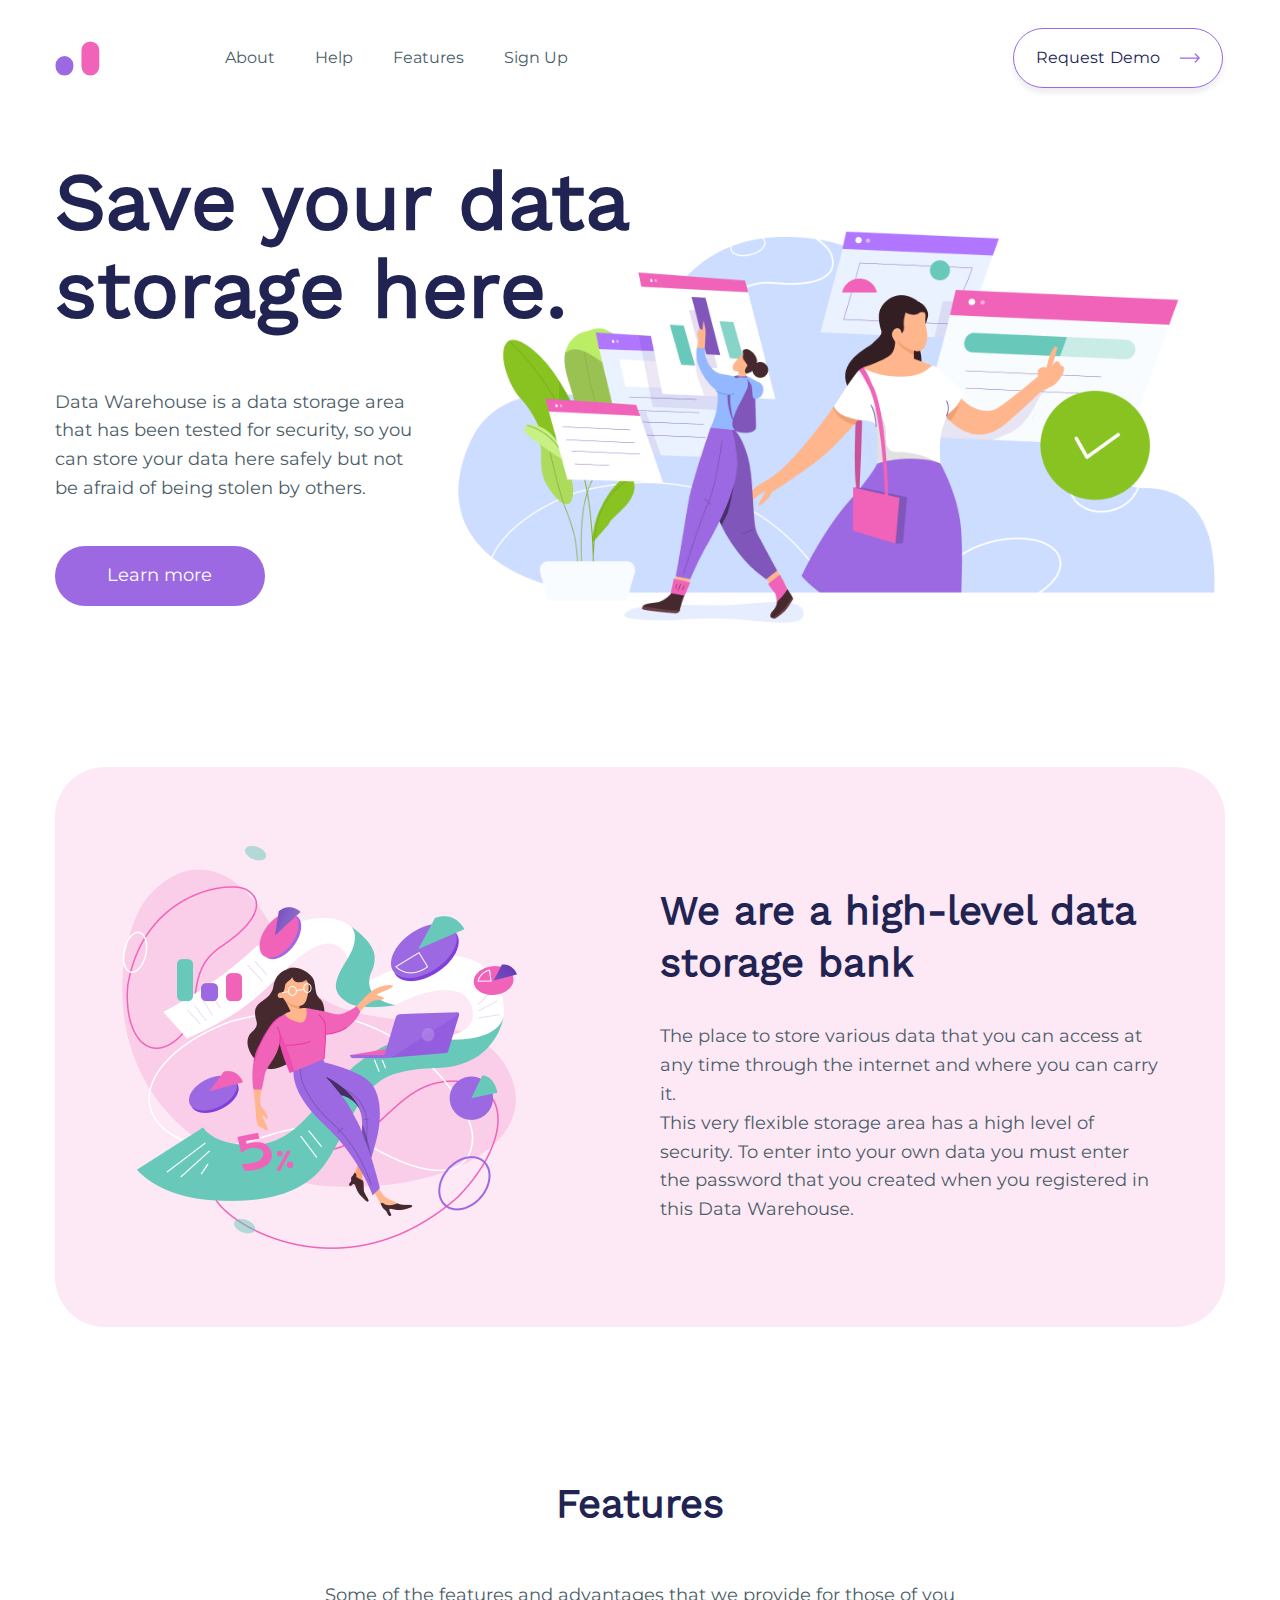
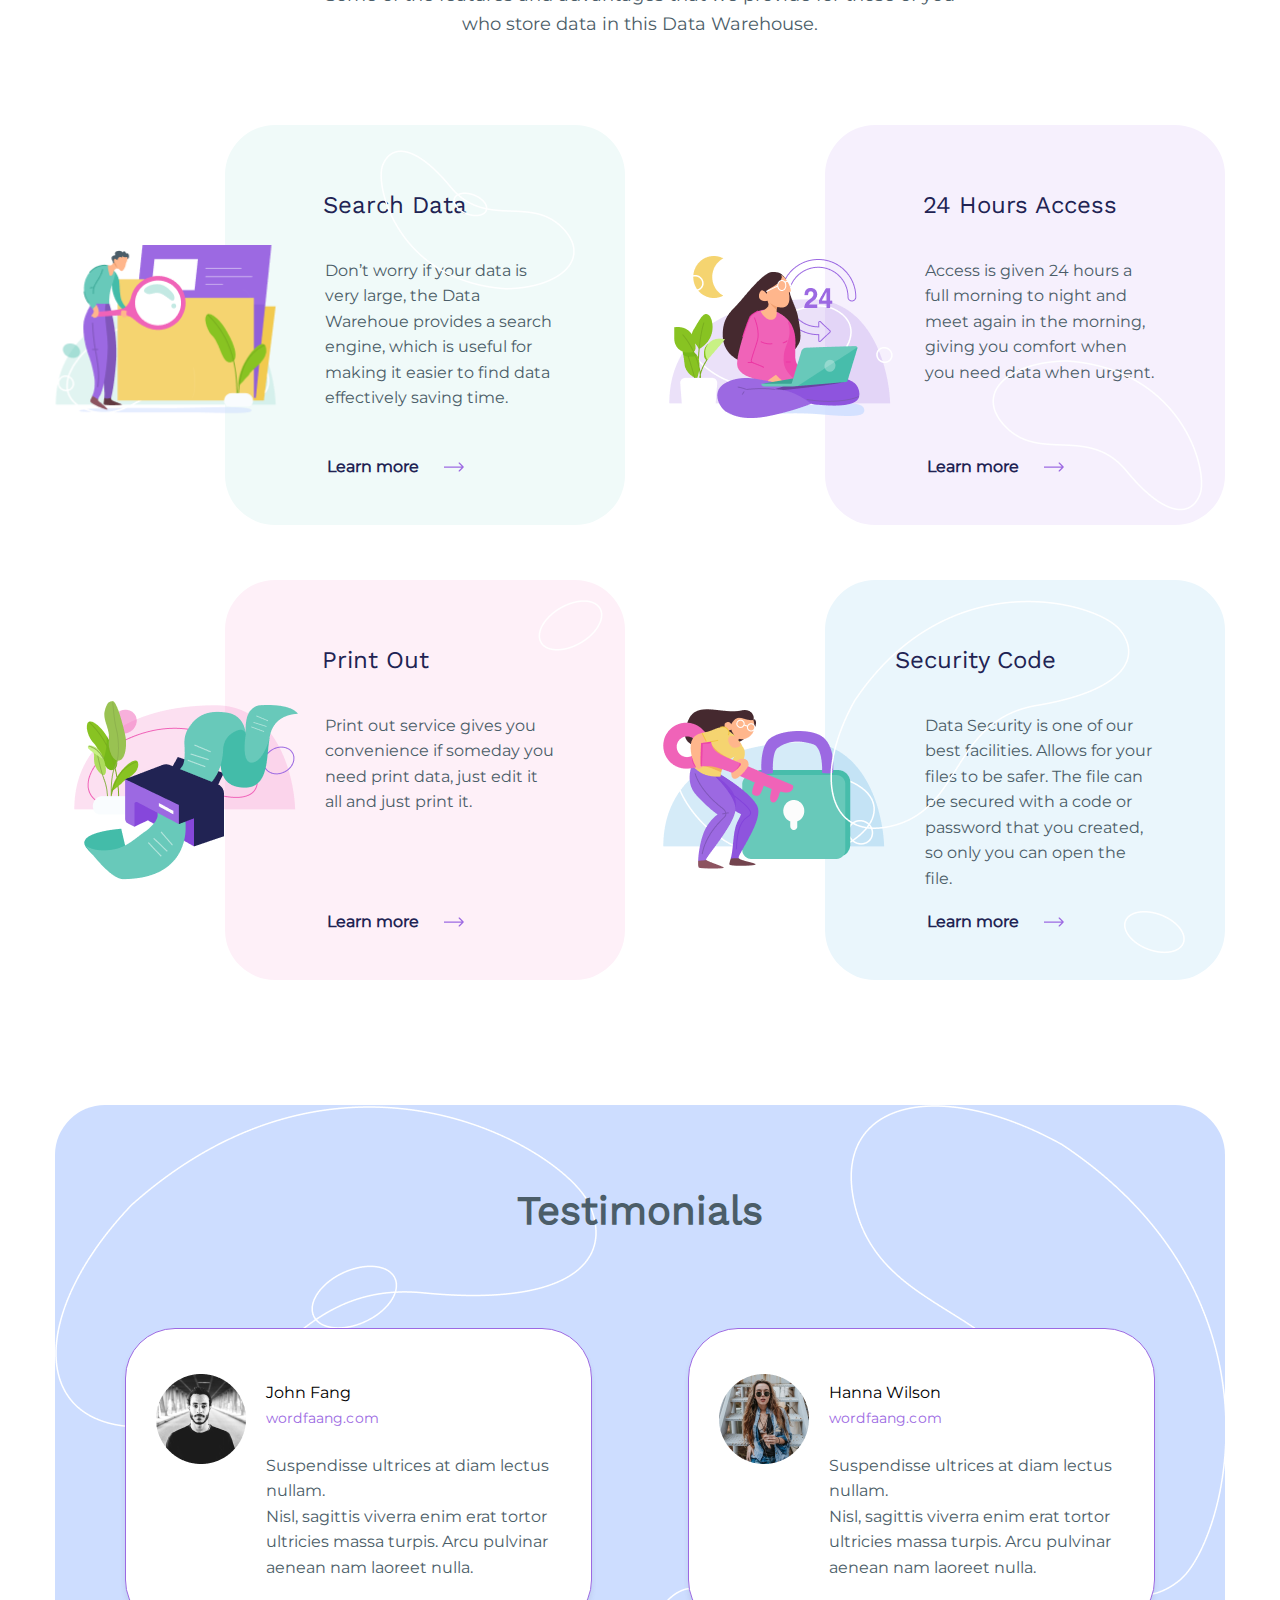
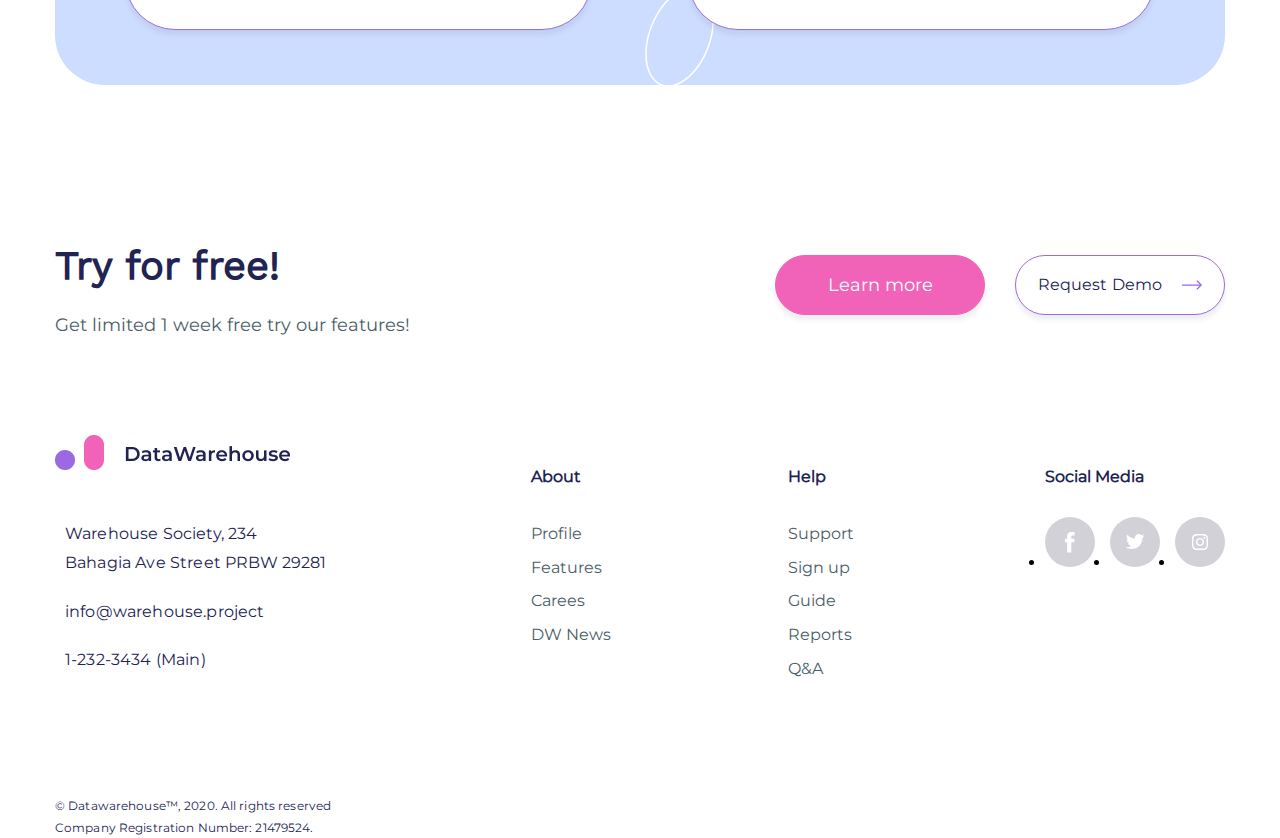
==== commit e23c6d8d: "first commit" ====
--- a/index.html
+++ b/index.html
@@ -5,191 +5,263 @@
     <meta name="viewport" content="width=device-width, initial-scale=1.0">
     <title>EXAM</title>
     <link rel="stylesheet" href="./css/style.css">
-    <link rel="icon" href="./assets/img/Union.svg" type="image/x-icon">
 </head>
 <body>
-  <header class="header">
-    <div class="header__blur"></div>
-    <div class="header__container">
-        <div class="header__logo">
-          <svg width="107" height="32">
-            <use xlink:href="./assets/img/sprite.svg#logo"></use>
-        </svg>
-        </div>
-        <nav class="header__nav">
-          <input type="checkbox" class="nav__burger burger" id="nav-burger">
-          <label for="nav-burger" class="burger__img"></label>
-          <ul class="header__ul">
-              <li class="header__list">
-                  <a href="./dark.html" class="header__link">Dark</a>
-              </li>
-              <li class="header__list">
-                  <a href="#" class="header__link">About</a>
-              </li>
-              <li class="header__list">
-                  <a href="#" class="header__link">Products</a>
-              </li>
-              <li class="header__list">
-                  <a href="#" class="header__link">Use Cases</a>
-              </li>
-              <li class="header__list">
-                  <a href="#" class="header__link">Pricing</a>
-              </li>
-              <li class="header__list">
-                  <a href="#" class="header__link">Resources</a>
-              </li>
-          </ul>
-      </nav>
-      
-    </div>
-</header>
-    <main>
-        <section class="banner">
-            <article class="banner__article">
-                <h2 class="banner__title">  A peer-to-peer stablecoin <span class="span">clearinghouse</span> for the new economy</h2>
-                <p class="banner__text">We are bringing real solutions to the payments world by leveraging public blockchains.</p>
-                <button class="btn">JOIN NOW  <div class="btn__bg"></div></button>
-            </article>
+    <header class="header">
+        <div class="header__block">
+            <img src="./assets/img/Logo.svg" alt="">
+            <nav class="nav">
+                <a href="" class="header__link">
+                    <li class="header__list">
+                        About
+                    </li>
+                </a>
+                <a href="" class="header__link">
+                    <li class="header__list">
+                        Help
+                    </li>
+                </a>
+                <a href="" class="header__link">
+                    <li class="header__list">
+                        Features
+                    </li>
+                </a>
+                <a href="" class="header__link">
+                    <li class="header__list">
+                        Sign Up
+                    </li>
+                </a>
+            </nav>
+        </div>
+        <div class="header__block">
+            <a href=""><button class="header__btn">
+                Request Demo 
+                <svg width="20" height="14">
+                    <use xlink:href="./assets/img/sprite.svg#arrow" class="arrow__img"></use>
+                </svg>
+            </button>
+        </a>
+        </div>
+    </header>
+    <main class="main">
+      <div class="data data__container">
+        <section class="data__section">
+            <h1 class="data__title">Save your data storage here.</h1>
+            <p class="data__text">Data Warehouse is a data storage area that has been
+                tested for security, so you can store your data here
+                safely but not be afraid of being stolen by others.</p>
+                <button class="data__btn">Learn more</button>
         </section>
-        <section class="info">
-            <div class="info__img">
-              <img src="./assets/img/img-1.png" alt="Image">
-            </div>
-            <div class="info__block">
-              <article class="info__article">
-                <div class="info__items">
-                  <div class="info__item">
-                    <h3 class="info__title"><span class="info__subtitle">$</span>1 tril</h3>
-                    <p class="info__text">Market cap potential</p>
-                  </div>
-                  <div class="info__divider"></div>
-                  <div class="info__item">
-                    <h3 class="info__title"><span class="info__subtitle">$</span>3.65 mil</h3>
-                    <p class="info__text">Deposited to platform</p>
-                  </div>
-                  <div class="info__divider"></div>
-                  <div class="info__item">
-                    <h3 class="info__title">12</h3>
-                    <p class="info__text">Stablecoins</p>
-                  </div>
+        <img src="./assets/img/img-1.png" alt="">
+      </div>
+      <div class="help help__container">
+        <img src="./assets/img/img-2.png" alt="">
+        <section class="help__section">
+            <h2 class="help__title">We are a high-level data 
+                storage bank</h2>
+                <p class="help__text">The place to store various data that you can access at any time through the internet  and where you can carry it. <br>This very flexible storage area has a high level of security. To enter into your own data you must enter the password that you created when you registered in this Data Warehouse. </p>
+        </section>
+      </div>
+      <div class="features features__container">
+        <div class="features__heading">
+        <h2 class="features__title">Features</h2>
+        <p class="features__text">Some of the features and advantages that we provide for those of you who store data in this Data Warehouse.</p>
+        </div>
+        <div class="features__blocks">
+            <div class="features__block">
+                <img src="./assets/img/img-3.png" alt="">
+                <section class="features__block-1">
+                    <img src="./assets/img/bg-1.png" alt="">
+                    <h2 class="features__block-title">Search Data</h2>
+                    <p class="features__block-text">Don’t worry if your data is very large, the Data Warehoue provides a search engine, which is useful for making it easier to find data effectively saving time.</p>
+                    <span class="features__block-span">Learn more <svg width="20" height="14">
+                        <use xlink:href="./assets/img/sprite.svg#arrow" class="arrow__img"></use>
+                    </svg></span>
+                </section>
+            </div>
+            <div class="features__block">
+                <img src="./assets/img/img-4.png" alt="">
+                <section class="features__block-2">
+                    <img src="./assets/img/bg-2.png" alt="">
+                    <h2 class="features__block-title">24 Hours Access</h2>
+                    <p class="features__block-text">Access is given 24 hours a full morning to night and
+                        meet again in the morning, giving you comfort when
+                        you need data when urgent.</p>
+                    <span class="features__block-span">Learn more <svg width="20" height="14">
+                        <use xlink:href="./assets/img/sprite.svg#arrow" class="arrow__img"></use>
+                    </svg></span>
+                    </section>
+            </div>
+            <div class="features__block">
+                <img src="./assets/img/img-5.png" alt="bottom__img">
+                <section class="features__block-3">
+                    <img src="./assets/img/bg-3.png" alt="">
+                    <h2 class="features__block-title">Print Out</h2>
+                    <p class="features__block-text">Print out service gives you convenience if someday
+                        you need print data, just edit it all and just print it.</p>
+                    <span class="features__block-span">Learn more <svg width="20" height="14">
+                        <use xlink:href="./assets/img/sprite.svg#arrow" class="arrow__img"></use>
+                    </svg></span>
+                    </section>
+            </div>
+            <div class="features__block">
+                <img src="./assets/img/img-6.png" alt="bottom__img">
+                <section class="features__block-4   ">
+                    <img src="./assets/img/bg-4.png" alt="">
+                    <h2 class="features__block-title">Security Code</h2>
+                    <p class="features__block-text">Data Security is one of our best facilities. Allows for your files
+                        to be safer. The file can be secured with a code or password that 
+                        you created, so only you can open the file.</p>
+                    <span class="features__block-span">Learn more <svg width="20" height="14">
+                        <use xlink:href="./assets/img/sprite.svg#arrow" class="arrow__img"></use>
+                    </svg>
+                </span>
+                    </section>
+            </div>
+        </div>
+      </div>
+      <div class="testimonials">
+        <div class="testimonials__container">
+            <h2 class="testimonials__title">Testimonials</h2>
+            <div class="testimonials__cards">
+                <div class="testimonials__card">
+                    <img src="./assets/img/avatar.png" alt="">
+                    <div class="testimonials__paragraph">
+                        <h3 class="testimonials__paragraph-title">John Fang </h3>
+                        <a href="" class="testimonials__paragraph-link">wordfaang.com</a>
+                        <p class="testimonials__paragraph-text">Suspendisse ultrices at diam lectus nullam. <br>
+                            Nisl, sagittis viverra enim erat tortor ultricies massa turpis. Arcu pulvinar aenean nam laoreet nulla.  </p>
+                    </div>
                 </div>
-                <div class="info__block">
-                  <p class="info__text">Solis group is a new venture created with investments from and collaboration with XBTO International, XBTO Ventures and Phil Potter, formerly of bitfinex. Stablehouse is intended to launch a first-of-its-kind clearing house for stablecoins that seeks to promote the next phase of the market’s development. 
-                    <br><br>
-                    The API-enabled, centralized platform addresses the key issues of inconsistent liquidity, stability and accessibility which are currently preventing the stablecoin market from reaching critical mass.
-                  </p>
-                  <button class="btn">CONTACT SALES <div class="btn__bg"></div></button>
+                <div class="testimonials__card">
+                    <img src="./assets/img/avatar (1).png" alt="">
+                    <div class="testimonials__paragraph">
+                        <h3 class="testimonials__paragraph-title">Hanna Wilson </h3>
+                        <a href="" class="testimonials__paragraph-link">wordfaang.com</a>
+                        <p class="testimonials__paragraph-text">Suspendisse ultrices at diam lectus nullam. <br>
+                            Nisl, sagittis viverra enim erat tortor ultricies massa turpis. Arcu pulvinar aenean nam laoreet nulla.  </p>
+                    </div>
                 </div>
-              </article>
-            </div>
-          </section>
-          <section class="benefits">
-                <article class="benefits__article">
-                    <h2 class="benefits__title">Qualified <span class="span">traders</span> and <span class="span">liquidty</span> solutions
-                    </h2>
-                    <p class="benefits__text">Trade easily and efficiently between 12 stablecoins, including USDT, TrueUSD, Dai, Eurs and Gemini Dollar.</p>
-                </article>
-                <article class="benefits__article">
-                    <h2 class="benefits__title">Settlement/OTC API and <span class="span">integration</span>
-                    </h2>
-                    <p class="benefits__text">Integrate OTC operations and settlements using our efficient API..</p>
-                </article>
-                <article class="benefits__article">
-                    <h2 class="benefits__title">The best <span class="span"> payments   solutions </span>
-                    </h2>
-                    <p class="benefits__text">For all stablecoin payments, from point-of-sale transactions to website solutions. If you use stablecoins in your business, Stablehouse is for you.</p>
-                </article>
-                <article class="benefits__article">
-                    <h2 class="benefits__title"><span class="span">Treasury</span> and <span class="span">returns</span> for stablecoin stores
-                    </h2>
-                    <p class="benefits__text">Automate your stablecoin store with instant payments and on-the-fly conversion between different stablecoins.</p>
-                </article>
-          </section>
-          <section class="quote">
-            <article class="quote__article">
-                 <img src="./assets/img/quote-icon.svg" alt="icon" class="quote__icon">
-                <p class="quote__text">Solis Group serves as a liquidity nexus that gives stablecoin issuers, holders and exchanges certainty over access and liquidity</p>
-                <p class="quote__author">Lennon Burnett, Solis Group CEO</p>
-            </article>
-          </section>
-          <section class="video">
-           <div class="video__tablet">
-            <img src="./assets/img/img-3.png" alt="">
-            <div class="video__play">
-              <svg width="120" height="120">
-                  <use xlink:href="./assets/img/sprite.svg#play"></use>
-              </svg>
-              </div>
-            <div class="circle"></div>
-           </div>
-           <article class="video__article">
-            <h2 class="video__title">A <span class="span">powerful API</span> , easy to use user interface</h2>
-            <p class="video__text">Our API allows all members to interact with Stablehouse’s platform, from effecting transfers to deposits, withdrawals, creation and redemption and reporting.</p>
-           </article>
-          </section>
-          <section class="promises">
-            <div class="promises__block"></div>
-            <div class="promises__block">
-                <article class="promises__article">
-                    <div class="promises__items">
-                    <div class="promises__item">
-                        <h2 class="promises__title">On-Exchange Trading</h2>
-                        <p class="promises__text">Instant <br>
-                            Passive Inventory earns fees</p>
-                    </div>
-                    <div class="promises__item">
-                        <h2 class="promises__title">On-Chain Swaps</h2>
-                        <p class="promises__text">Low Counterparty risk <br>
-                          Direct transfers</p>
-                    </div>
-                    <div class="promises__item">
-                        <h2 class="promises__title">Time Settlement Swaps</h2>
-                        <p class="promises__text">LBTC / Lightning and other sidechain swaps</p>
-                    </div>
-                    <button class="btn">JOIN NOW <div class="btn__bg"></div></button>
-                    </div>
-                </article>
-            </div>
-          </section>
-          <section class="reviews">
-            <h2 class="reviews__title">Client  <span class="span">reviews</span></h2>
-            <h3 class="reviews__subtitle">Happy clients, happy us. Read our client reviews about the work process and results.</h3>
-            <div class="reviews__cards">
-                <article class="reviews__article">
-                    <p class="reviews__text">Solis did a great job. Whether providing direct development support or giving us the opportunity to make our development updates, Solis's web design expertise and support services were top notch! It didn't take long to stand up our website, and we were pleased with the design and layout of the graphics and information. </p>
-                    <p class="reviews__p">Dr. Jamika Burge</p>
-                </article>
-                <article class="reviews__article">
-                    <p class="reviews__text">Solis is a cutting edge company and knows the importance of excellence. Having been in business for 21 years, I know when I’ve found a competent professional and more importantly a company with integrity. I highly recommend this company and am available for further reference if needed. </p>
-                    <p class="reviews__p">Evie-Rose Prosse</p>
-                </article>
-                <article class="reviews__article">
-                    <p class="reviews__text">I can’t say enough about how knowledgeable Toinette Rorie is in the area of Web Development. She indeed is a developer and can build a site from scratch. She understands functionality and is great at constructing a site that is robust and fully functioning.  </p>
-                    <p class="reviews__p">Elvis Mooney</p>
-                </article>
-            </div>
-          </section>
-          <section class="contacts">
-            <article class="contacts__article">
-                <h2 class="contacts__title">Contact  <span class="span">our sales team</span></h2>
-                <p class="contacts__text">Our team is happy to answer your sales questions. -Fill out the form and we’ll be in touch as soon as possible.</p>
-            </article>
-            <form class="form">
-                <input type="text" required placeholder="Your name" id="name" class="input">
-              <div class="form__divider"></div>
-                <input type="email" required placeholder="Email" id="mail" class="input">
-                <div class="form__divider"></div>
-                <input type="text" required placeholder="Tell more" id="more" class="input">
-                <div class="form__divider"></div>
-                <button class="btn" type="submit">SEND REQUEST    <div class="btn__bg"></div></button>
-            </form>
-          </section>
+            </div>
+        </div>
+      </div>
     </main>
     <footer class="footer">
-      <div><p class="footer__text">© 2020 Solisgroup. All Rights Reserved.</p></div>
-      <div><p class="footer__text">made by </p> <p class="footer__p"> Zgraya.digital</p></div>
-      <div><p class="footer__p">User Agreement  </p> <p class="footer__p">Privacy Policy</p></div>
+        <div class="footer__heading">
+
+            <div class="footer__heading-title">
+                <h2 class="footer-title">Try for free!
+                    <br><span class="footer__span">Get limited 1 week free try our features!</span></h2>
+            </div>
+
+            <div class="footer__heading-btns">
+                <a href="">
+                <button class="footer__btn">Learn more</button>
+                </a>
+                <a href="">
+                    <button class="header__btn">
+                    Request Demo 
+                    <svg width="20" height="14">
+                        <use xlink:href="./assets/img/sprite.svg#arrow" class="arrow__img"></use>
+                    </svg>
+                </button>
+                </a>
+            </div>
+
+        </div>
+        
+        <nav class="footer__nav">
+            <div class="footer__contacts">
+                <img src="./assets/img/logo.png" alt="">
+                <p class="footer__text">Warehouse Society, 234
+                    <br>
+                    Bahagia Ave Street 
+                    PRBW 29281
+                    </p>
+                <p class="footer__text">info@warehouse.project
+                </p>
+                <p class="footer__text">1-232-3434 (Main)</p>
+            </div>
+            
+            <ul class="footer__ul">
+                <h2 class="footer__ul-title">About</h2>
+                <a href="">
+                    <li class="footer__list">
+                        Profile
+                    </li>
+                </a>
+                <a href="">
+                    <li class="footer__list">
+                        Features
+                    </li>
+                </a>
+                <a href="">
+                    <li class="footer__list">
+                        Carees
+                    </li>
+                </a>
+                <a href="">
+                    <li class="footer__list">
+                        DW News
+                    </li>
+                </a>
+            </ul>
+            <ul class="footer__ul">
+                <h2 class="footer__ul-title">Help</h2>
+                <a href="">
+                    <li class="footer__list">
+                        Support
+                    </li>
+                </a>
+                <a href="">
+                    <li class="footer__list">
+                        Sign up
+                    </li>
+                </a>
+                <a href="">
+                    <li class="footer__list">
+                        Guide
+                    </li>
+                </a>
+                <a href="">
+                    <li class="footer__list">
+                        Reports
+                    </li>
+                </a>
+                <a href="">
+                    <li class="footer__list">
+                        Q&A
+                    </li>
+                </a>
+            </ul>
+            <ul class="social__icons">
+                <h2 class="footer__ul-title">Social Media</h2>
+                <a class="social-icon">
+                    <li>
+                        <svg width="50" height="50">
+                            <use xlink:href="./assets/img/sprite.svg#facebook" class="icon"></use>
+                        </svg>
+                    </li>
+                </a>
+                <a class="social-icon">
+                    <li>
+                        <svg width="50" height="50">
+                            <use xlink:href="./assets/img/sprite.svg#twitter" class="icon"></use>
+                        </svg>
+                    </li>
+                </a>
+                <a class="social-icon">
+                    <li>
+                        <svg width="50" height="50">
+                            <use xlink:href="./assets/img/sprite.svg#instagram" class="icon"></use>
+                        </svg> 
+                    </li>
+                </a>
+            </ul>
+        </nav>
+        <p class="footer__p">© Datawarehouse™, 2020. All rights reserved <br>
+            Company Registration Number: 21479524.</p>
     </footer>
 </body>
-</html>+</html>
+
--- a/css/style.css
+++ b/css/style.css
@@ -1,316 +1,253 @@
-.contacts__title, .reviews__title, .video__title, .benefits__title {
-  font-family: "Playfair", sans-serif;
-  font-size: 40px;
-  font-weight: 400;
-  line-height: 48px;
-  color: #262a3f;
-}
-
-.promises__text, .video__text, .benefits__text, .info__text, .banner__text {
-  font-family: "Lato", sans-serif;
-  font-size: 18px;
-  font-weight: 300;
-  line-height: 26px;
-  color: #262a3f;
+.features__block-4, .features__block-3, .features__block-2, .features__block-1 {
+  width: 400px;
+  height: 400px;
+  border-radius: 50px;
+  display: -webkit-box;
+  display: -ms-flexbox;
+  display: flex;
+  -webkit-box-pack: center;
+      -ms-flex-pack: center;
+          justify-content: center;
+  -webkit-box-align: center;
+      -ms-flex-align: center;
+          align-items: center;
+  -webkit-box-orient: vertical;
+  -webkit-box-direction: normal;
+      -ms-flex-direction: column;
+          flex-direction: column;
+  margin-left: auto;
 }
 
 @font-face {
-  font-family: "Lato";
-  src: url(../assets/fonts/Lato/Lato-Light.ttf);
+  font-family: "Montserrat";
+  src: url(../assets/fonts/Montserrat/Montserrat-VariableFont_wght.ttf);
   font-weight: normal;
   font-style: normal;
 }
 @font-face {
-  font-family: "PlayFair";
-  src: url(../assets/fonts/Playfair_Display/PlayfairDisplay-VariableFont_wght.ttf);
+  font-family: "WorkSans";
+  src: url(../assets/fonts/Work_Sans/WorkSans-VariableFont_wght.ttf);
+  font-weight: normal;
   font-style: normal;
-  font-weight: normal;
 }
 body {
   font-size: var(16px);
   background-color: var(#fff);
   font-family: var("Montserrat", sans-serif);
   color: var(#000);
-  overflow-x: hidden;
 }
 
 .header {
-  width: 100%;
-  height: 80px;
-  position: absolute;
-  z-index: 1;
-  top: 50px;
-}
-.header__logo {
-  width: 107px;
-  height: 32px;
-  margin-top: 50px;
-  fill: #fff;
-}
-.header__nav {
-  width: 490px;
-  height: 24px;
-  margin-top: 20px;
-}
-.header__container {
-  display: -webkit-box;
-  display: -ms-flexbox;
-  display: flex;
-  -webkit-box-pack: justify;
-      -ms-flex-pack: justify;
-          justify-content: space-between;
-  -webkit-box-align: center;
-      -ms-flex-align: center;
-          align-items: center;
-  width: 1170px;
-  height: 32px;
+  width: 1170px;
+  height: 100px;
   margin: auto;
-}
-.header__ul {
-  display: -webkit-box;
-  display: -ms-flexbox;
-  display: flex;
-  -webkit-box-pack: justify;
-      -ms-flex-pack: justify;
-          justify-content: space-between;
-  width: 490px;
-}
-@media screen and (max-width: 992px) {
-  .header__ul {
-    position: absolute;
-    right: 0;
-    top: -100%;
-    width: 340px;
-    visibility: hidden;
-    opacity: 0;
-    -webkit-box-orient: vertical;
-    -webkit-box-direction: normal;
-        -ms-flex-direction: column;
-            flex-direction: column;
-    z-index: 2;
-    background: #85b4c7;
-    padding: 0 0;
-    gap: 0;
-    -webkit-transition: all 0.5s;
-    transition: all 0.5s;
-  }
+  display: -webkit-box;
+  display: -ms-flexbox;
+  display: flex;
+  -webkit-box-pack: justify;
+      -ms-flex-pack: justify;
+          justify-content: space-between;
+  -webkit-box-align: center;
+      -ms-flex-align: center;
+          align-items: center;
+}
+.header a {
+  text-decoration: none;
+}
+.header img {
+  width: 44.86px;
+  height: 35px;
+}
+.header__block {
+  width: 512.86px;
+  display: -webkit-box;
+  display: -ms-flexbox;
+  display: flex;
+  -webkit-box-pack: justify;
+      -ms-flex-pack: justify;
+          justify-content: space-between;
+  -webkit-box-align: center;
+      -ms-flex-align: center;
+          align-items: center;
+}
+.header__block:nth-child(2) {
+  width: 212px;
+}
+.header__link {
+  font-family: "Montserrat", sans-serif;
+  font-size: 16px;
+  font-weight: 500;
+  line-height: 25.6px;
+  color: #4B5D68;
+  text-decoration: none;
+}
+.header__link:hover {
+  color: #8A40EE;
+  -webkit-transition: all ease-in-out 0.2s;
+  transition: all ease-in-out 0.2s;
 }
 .header__list {
   list-style-type: none;
-  font-family: "Lato";
-  font-size: 14px;
-  font-weight: 400;
-  line-height: 24px;
-  letter-spacing: 0.08em;
-  color: #262A3F;
-}
-@media screen and (max-width: 992px) {
-  .header__list {
-    text-align: center;
-    padding: 10px 0;
-    border: 1px solid #e5d9d9;
-  }
-}
-.header__blur {
+}
+.header__btn {
+  width: 210px;
+  height: 60px;
+  gap: 20px;
+  border: 1px solid #9C69E2;
+  border-radius: 50px;
+  background-color: #fff;
+  display: -webkit-box;
+  display: -ms-flexbox;
+  display: flex;
+  -webkit-box-pack: center;
+      -ms-flex-pack: center;
+          justify-content: center;
+  -webkit-box-align: center;
+      -ms-flex-align: center;
+          align-items: center;
+  color: #212353;
+  font-family: "Montserrat", sans-serif;
+  font-size: 16px;
+  font-weight: 500;
+  line-height: 25.6px;
+  letter-spacing: 0.005em;
+  -webkit-box-shadow: 0px 5px 5px 0px rgba(75, 93, 104, 0.1019607843);
+          box-shadow: 0px 5px 5px 0px rgba(75, 93, 104, 0.1019607843);
+}
+.header__btn:hover {
+  cursor: pointer;
+  background-color: #9C69E2;
+  color: #fff;
+  -webkit-transition: all ease-in-out 0.3s;
+  transition: all ease-in-out 0.3s;
+}
+.header__btn:hover .arrow__img {
+  fill: #fff;
+  -webkit-transition: all ease-in-out 0.3s;
+  transition: all ease-in-out 0.3s;
+}
+.header__btn img {
+  width: 20px;
+  height: 14px;
+}
+
+.nav {
+  display: -webkit-box;
+  display: -ms-flexbox;
+  display: flex;
+  -webkit-box-pack: justify;
+      -ms-flex-pack: justify;
+          justify-content: space-between;
+  gap: 40px;
+}
+
+.arrow__img {
+  fill: #9C69E2;
+}
+.arrow__img:hover {
+  fill: #fff;
+}
+
+.data__container {
+  width: 1171px;
+  height: 489px;
+  margin: auto;
+  display: -webkit-box;
+  display: -ms-flexbox;
+  display: flex;
+  -webkit-box-pack: justify;
+      -ms-flex-pack: justify;
+          justify-content: space-between;
+  -webkit-box-align: center;
+      -ms-flex-align: center;
+          align-items: center;
+}
+.data__section {
+  width: 601px;
+  height: 496px;
+}
+.data__title {
+  font-family: "WorkSans";
+  font-size: 80px;
+  font-weight: 700;
+  line-height: 88px;
+  color: #212353;
+}
+.data__text {
+  width: 370px;
+  font-family: "Montserrat";
+  font-size: 18px;
+  font-weight: 500;
+  line-height: 28.8px;
+  color: #4B5D68;
+}
+.data__btn {
+  width: 210px;
+  height: 60px;
+  gap: 15px;
+  margin-top: 25px;
+  border-radius: 50px;
+  border: 1px;
+  background-color: #9C69E2;
+  font-family: "Montserrat";
+  font-size: 18px;
+  font-weight: 500;
+  line-height: 28.8px;
+  color: #fff;
+}
+.data__btn:hover {
+  background-color: #8A40EE;
+  cursor: pointer;
+  -webkit-transition: all ease-in-out 0.3s;
+  transition: all ease-in-out 0.3s;
+}
+.data img {
+  width: 770px;
+  height: 407px;
   position: absolute;
-  top: 0;
-  left: 0;
-  width: 1500px;
-  height: 80px;
-  background: -webkit-gradient(linear, left bottom, left top, from(rgba(255, 255, 255, 0.02)), to(rgba(255, 255, 255, 0.02))), -webkit-gradient(linear, right top, left top, from(rgba(255, 255, 255, 0.5)), color-stop(24.1%, rgba(255, 255, 255, 0.244636)), color-stop(47.19%, rgba(255, 255, 255, 0)));
-  background: linear-gradient(0deg, rgba(255, 255, 255, 0.02), rgba(255, 255, 255, 0.02)), linear-gradient(270deg, rgba(255, 255, 255, 0.5) 0%, rgba(255, 255, 255, 0.244636) 24.1%, rgba(255, 255, 255, 0) 47.19%);
-  -webkit-backdrop-filter: blur(4px);
-          backdrop-filter: blur(4px);
-  z-index: -1;
-}
-
-.nav__burger {
-  display: none;
-}
-@media screen and (max-width: 992px) {
-  .nav__burger:checked ~ .header__ul {
-    visibility: visible;
-    opacity: 1;
-    top: 68px;
-  }
-  .nav__burger:checked ~ .burger__img {
-    -webkit-transform: rotate(315deg);
-            transform: rotate(315deg);
-    -webkit-transition: all 0.44s;
-    transition: all 0.44s;
-  }
-  .nav__burger:checked ~ .burger__img::before {
-    opacity: 0;
-  }
-  .nav__burger:checked ~ .burger__img::after {
-    -webkit-transform: rotate(90deg);
-            transform: rotate(90deg);
-    top: 0;
-  }
-}
-
-.burger__img {
-  display: none;
-}
-@media screen and (max-width: 992px) {
-  .burger__img {
-    display: inline-block;
-    position: relative;
-    width: 34px;
-    height: 2px;
-    background-color: #000;
-    cursor: pointer;
-  }
-  .burger__img::after, .burger__img::before {
-    content: "";
-    position: absolute;
-    width: 100%;
-    height: 2px;
-    background-color: #000;
-    top: 10px;
-  }
-  .burger__img::after {
-    top: -10px;
-  }
-}
-
-.header__link {
-  position: relative;
-  text-decoration: none;
-  color: #262A3F;
-  font-size: 0.875rem;
-  font-weight: 400;
-}
-.header__link::after {
-  content: "";
-  position: absolute;
-  bottom: -5px;
-  left: -14px;
-  -webkit-transform: translateX(10%);
-          transform: translateX(10%);
-  width: 0;
-  height: 1px;
-  opacity: 0;
-  background: #F1897B;
-  -webkit-transition: all 0.55s;
-  transition: all 0.55s;
-}
-.header__link:hover::after {
-  left: 0;
-  -webkit-transform: translateX(12%);
-          transform: translateX(12%);
-  width: 76%;
-  opacity: 1;
-}
-
-.banner {
-  width: 100%;
-  height: 1321px;
-  background: url(../assets/img/bg.png) no-repeat center center;
-  background-size: cover;
-  display: -webkit-box;
-  display: -ms-flexbox;
-  display: flex;
-  -webkit-box-align: center;
-      -ms-flex-align: center;
-          align-items: center;
-}
-.banner__article {
-  margin-left: 150px;
-  width: 523px;
-  height: 302px;
-  margin-bottom: 300px;
-}
-.banner__title {
-  font-family: "Playfair", sans-serif;
-  font-size: 44px;
-  font-weight: 400;
+  margin-left: 390px;
+  margin-top: 160px;
+}
+
+.help__container {
+  background-color: #FDE8F5;
+  margin: auto;
+  width: 1170px;
+  height: 560px;
+  border-radius: 50px;
+  margin-top: 170px;
+  display: -webkit-box;
+  display: -ms-flexbox;
+  display: flex;
+  -webkit-box-align: center;
+      -ms-flex-align: center;
+          align-items: center;
+  -webkit-box-pack: center;
+      -ms-flex-pack: center;
+          justify-content: center;
+  gap: 140px;
+}
+.help__title {
+  width: 500px;
+  font-family: "WorkSans", sans-serif;
+  font-size: 40px;
+  font-weight: 700;
   line-height: 52px;
-  width: 523px;
-}
-.banner__text {
-  width: 439px;
-}
-
-.span {
-  font-family: "PlayFair", sans-serif;
-  font-size: 44px;
-  font-style: italic;
-  font-weight: 400;
-  line-height: 52px;
-  color: #85BBB1;
-}
-
-.btn {
-  font-family: "Lato", sans-serif;
-  font-size: 20px;
-  font-weight: 700;
-  line-height: 20px;
-  letter-spacing: 0.08em;
-  margin-top: 50px;
-  background: none;
-  border: none;
-  color: #F1897B;
-}
-.btn__bg {
-  position: absolute;
-  width: 112px;
-  height: 13px;
-  background-color: #F1897B;
-  opacity: 30%;
-  top: 728px;
-  margin-left: 10px;
-}
-.btn__bg:nth-child(2) {
-  bottom: 1000px;
-  background-color: green;
-}
-.btn:hover, .btn .btn__bg {
-  color: #E54F3A;
-  cursor: pointer;
-  -webkit-transition: all ease-in 0.3s;
-  transition: all ease-in 0.3s;
-}
-.btn:hover .btn__bg, .btn .btn__bg .btn__bg {
-  background-color: #E54F3A;
-}
-
-.info {
-  width: 1170px;
-  height: 670px;
-  position: absolute;
-  margin-left: 160px;
-  top: 870px;
-}
-.info__img {
-  width: 570px;
-  height: 670px;
-}
-.info__block {
-  width: 600px;
-  height: 670px;
-  margin-top: 30px;
-}
-.info__article {
-  width: 770px;
-  height: 580px;
-  position: absolute;
-  opacity: 0.9;
-  background-color: #fff;
-  top: 27px;
-  margin-left: 400px;
-  display: -webkit-box;
-  display: -ms-flexbox;
-  display: flex;
-  -webkit-box-pack: justify;
-      -ms-flex-pack: justify;
-          justify-content: space-between;
-  padding: 20px;
-}
-.info__items {
-  width: 370px;
-  height: auto;
-  gap: 40px;
+  color: #212353;
+}
+.help__text {
+  width: 500px;
+  font-family: "Montserrat", sans-serif;
+  font-size: 18px;
+  font-weight: 500;
+  line-height: 28.8px;
+  color: #4B5D68;
+}
+
+.features__container {
+  margin: auto;
+  width: 1170px;
+  height: 1078px;
   display: -webkit-box;
   display: -ms-flexbox;
   display: flex;
@@ -318,371 +255,342 @@
   -webkit-box-direction: normal;
       -ms-flex-direction: column;
           flex-direction: column;
-  -webkit-box-align: start;
-      -ms-flex-align: start;
-          align-items: flex-start;
-}
-.info__item {
-  width: 370px;
-  display: -webkit-box;
-  display: -ms-flexbox;
-  display: flex;
-  -webkit-box-align: center;
-      -ms-flex-align: center;
-          align-items: center;
+  -webkit-box-align: center;
+      -ms-flex-align: center;
+          align-items: center;
+  margin-top: 150px;
+}
+.features__title {
+  font-family: "WorkSans", sans-serif;
+  font-size: 40px;
+  font-weight: 700;
+  line-height: 52px;
+  color: #212353;
+}
+.features__text {
+  font-family: "Montserrat", sans-serif;
+  font-size: 18px;
+  font-weight: 500;
+  line-height: 28.8px;
+  color: #4B5D68;
+  text-align: center;
+}
+.features__heading {
+  width: 638px;
+  height: 148px;
+  display: -webkit-box;
+  display: -ms-flexbox;
+  display: flex;
   -webkit-box-orient: vertical;
   -webkit-box-direction: normal;
       -ms-flex-direction: column;
           flex-direction: column;
-  margin: auto;
-}
-.info__title {
-  font-family: "Playfair", sans-serif;
-  font-size: 68px;
-  font-weight: 400;
-  line-height: 72px;
-  color: #262A3F;
-  margin: 0 10px 0 0;
-}
-.info__subtitle {
-  font-family: "Playfair", sans-serif;
-  font-size: 40px;
-  font-weight: 400;
-  line-height: 50px;
-  color: #E4E4E4;
-  margin: 0;
-  padding: 10px;
-}
-.info__text {
-  margin: 10px 0 0 0;
-}
-.info__divider {
-  border: 1px solid #85BBB1;
-  width: 100px;
-  margin: 0 auto;
-}
-.info .btn__bg {
-  top: calc(100% - 187px);
-  width: 172px;
-}
-
-.benefits {
-  width: 1170px;
-  height: 620px;
-  margin: auto;
-  margin-top: 330px;
-  display: -webkit-box;
-  display: -ms-flexbox;
-  display: flex;
-  -webkit-box-pack: justify;
-      -ms-flex-pack: justify;
-          justify-content: space-between;
-  -ms-flex-wrap: wrap;
-      flex-wrap: wrap;
-  gap: 20px;
-}
-.benefits__article {
-  width: 570px;
-  height: 250px;
-  border-top: 1px solid #E4E4E4;
-}
-.benefits__title {
-  width: 500px;
-  margin-left: 30px;
-}
-.benefits__text {
-  width: 500px;
-  margin-left: 30px;
-}
-.benefits .span {
-  font-size: 40px;
-}
-
-.quote {
-  width: 1170px;
-  height: 400px;
-  margin: auto;
-  margin-top: 100px;
-  background: url(../assets/img/img-2.png) no-repeat;
-  display: -webkit-box;
-  display: -ms-flexbox;
-  display: flex;
+  -webkit-box-align: center;
+      -ms-flex-align: center;
+          align-items: center;
   -webkit-box-pack: center;
       -ms-flex-pack: center;
           justify-content: center;
-  -webkit-box-align: center;
-      -ms-flex-align: center;
-          align-items: center;
-}
-.quote__article {
-  width: 770px;
-  height: 230px;
-  margin-right: 80px;
-}
-.quote__text {
-  font-family: "Lato", sans-serif;
-  font-size: 32px;
+}
+.features__blocks {
+  width: 1170px;
+  height: 850px;
+  margin-top: 100px;
+  display: -webkit-box;
+  display: -ms-flexbox;
+  display: flex;
+  -webkit-box-pack: justify;
+      -ms-flex-pack: justify;
+          justify-content: space-between;
+  -ms-flex-wrap: wrap;
+      flex-wrap: wrap;
+}
+.features__block {
+  width: 570px;
+  height: 400px;
+}
+.features__block-1 {
+  background-color: #F0FAF9;
+}
+.features__block-1 img {
+  position: absolute;
+  margin-bottom: 330px;
+  margin-left: 105px;
+}
+.features__block-2 {
+  background-color: #F6F0FD;
+}
+.features__block-2 img {
+  position: absolute;
+  top: 1840px;
+  margin-left: 145px;
+}
+.features__block-2 h2 {
+  padding-right: 10px;
+}
+.features__block-3 {
+  background-color: #FEF0F8;
+  margin-top: 40px;
+}
+.features__block-3 img {
+  position: absolute;
+  margin-bottom: 430px;
+  margin-left: 290px;
+}
+.features__block-3 h2 {
+  padding-right: 100px;
+}
+.features__block-4 {
+  background-color: #EAF6FC;
+  margin-top: 40px;
+}
+.features__block-4 img {
+  position: absolute;
+  margin-bottom: 120px;
+  margin-right: 30px;
+}
+.features__block-4 h2 {
+  padding-right: 100px;
+}
+.features__block-title {
+  color: #212353;
+  font-family: "WorkSans", sans-serif;
+  font-size: 24px;
   font-weight: 400;
-  line-height: 46px;
-  letter-spacing: 0.04em;
-  color: #fff;
-  width: 710px;
-}
-.quote__author {
-  font-family: "Playfair", sans-serif;
-  font-size: 20px;
-  font-style: italic;
+  line-height: 31.2px;
+  padding-right: 60px;
+}
+.features__block img {
+  position: absolute;
+  margin-top: 120px;
+}
+.features__block img[alt=bottom__img] {
+  margin-top: 160px;
+}
+.features__block-text {
+  font-family: "Montserrat", sans-serif;
+  font-size: 16px;
   font-weight: 400;
-  line-height: 20px;
-  letter-spacing: 0.08em;
-  color: #fff;
-}
-.quote__icon {
-  position: absolute;
-  right: 1140px;
-}
-
-.video {
-  width: 970px;
-  height: 777px;
+  line-height: 25.6px;
+  color: #4B5D68;
+  width: 230px;
+  height: 180px;
+  margin-left: 30px;
+}
+.features__block-span {
+  font-family: "Montserrat", sans-serif;
+  font-size: 16px;
+  font-weight: 700;
+  line-height: 25.6px;
+  letter-spacing: 0.005em;
+  color: #212353;
+  padding-right: 60px;
+  width: 137px;
+  height: 26px;
+  display: -webkit-box;
+  display: -ms-flexbox;
+  display: flex;
+  -webkit-box-pack: justify;
+      -ms-flex-pack: justify;
+          justify-content: space-between;
+  -webkit-box-align: center;
+      -ms-flex-align: center;
+          align-items: center;
+}
+
+.testimonials {
+  background-color: #cdddff;
+  width: 1170px;
+  height: 580px;
   margin: auto;
+  border-radius: 50px;
   margin-top: 150px;
 }
-.video__tablet {
-  border: 1px solid #E4E4E4;
-  width: 970px;
-  height: 601px;
-  border-radius: 30px;
+.testimonials__container {
+  width: 1170px;
+  height: 580px;
+  margin: auto;
+  background: url(../assets/img/bg-image.png);
+  border-radius: 50px;
+  margin-top: 150px;
   display: -webkit-box;
   display: -ms-flexbox;
   display: flex;
   -webkit-box-pack: center;
       -ms-flex-pack: center;
           justify-content: center;
-  -webkit-box-align: center;
-      -ms-flex-align: center;
-          align-items: center;
-}
-.video__tablet img {
-  width: 870px;
-  height: 539px;
-  margin-right: 50px;
-}
-.video__play {
-  width: 120px;
-  height: 120px;
-  position: absolute;
-  fill: #262A3F;
-}
-.video__text {
-  width: 897px;
-}
-.video .span {
-  font-size: 40px;
-}
-.video .circle {
-  width: 35px;
-  height: 35px;
-  border: 1px solid #E4E4E4;
-  border-radius: 32px;
-  position: absolute;
-  margin-left: 900px;
-}
-
-.promises {
-  width: 1170px;
-  height: 540px;
-  margin: auto;
-  margin-top: 150px;
-}
-.promises__block {
-  width: 570px;
-  height: 540px;
-}
-.promises__block:nth-child(1) {
-  width: 600px;
-  background: url(../assets/img/img-4.png);
-}
-.promises__article {
-  width: 770px;
-  height: 450px;
-  background-color: #fff;
-  opacity: 90%;
-  position: absolute;
-  margin-left: 400px;
-  top: 3900px;
-}
-.promises__title {
-  font-family: "Playfair", sans-serif;
-  font-size: 24px;
-  font-weight: 400;
-  line-height: 48px;
-  color: #262A3F;
-}
-.promises__items {
-  width: 700px;
-  height: 300px;
-  margin: auto;
-  display: -webkit-box;
-  display: -ms-flexbox;
-  display: flex;
-  -webkit-box-pack: justify;
-      -ms-flex-pack: justify;
-          justify-content: space-between;
   -ms-flex-wrap: wrap;
       flex-wrap: wrap;
-  -webkit-box-align: center;
-      -ms-flex-align: center;
-          align-items: center;
-  margin-left: 80px;
-  margin-top: 50px;
-}
-.promises__item {
+}
+.testimonials__title {
+  font-family: "WorkSans", sans-serif;
+  font-size: 40px;
+  font-weight: 700;
+  line-height: 52px;
+  color: #4B5D68;
+  margin-top: 80px;
+}
+.testimonials__cards {
+  width: 1030px;
+  height: 300px;
+  display: -webkit-box;
+  display: -ms-flexbox;
+  display: flex;
+  -webkit-box-pack: justify;
+      -ms-flex-pack: justify;
+          justify-content: space-between;
+}
+.testimonials__card {
+  width: 465px;
+  height: 300px;
+  border-radius: 50px;
+  border: 1px;
+  background-color: #fff;
+  border: 1px solid #9C69E2;
+  -webkit-box-shadow: 0px 5px 5px 0px rgba(75, 93, 104, 0.1019607843);
+          box-shadow: 0px 5px 5px 0px rgba(75, 93, 104, 0.1019607843);
+  display: -webkit-box;
+  display: -ms-flexbox;
+  display: flex;
+  -webkit-box-pack: justify;
+      -ms-flex-pack: justify;
+          justify-content: space-between;
+  -webkit-box-align: center;
+      -ms-flex-align: center;
+          align-items: center;
+}
+.testimonials__card img {
+  width: 90px;
+  height: 90px;
+  margin-left: 30px;
+  margin-bottom: 120px;
+}
+.testimonials__paragraph {
   width: 300px;
-}
-.promises .btn {
-  width: 300px;
-  height: 90px;
-  font-family: "Lato", sans-serif;
-  font-size: 20px;
-  font-weight: 700;
-  line-height: 20px;
-  letter-spacing: 0.08em;
-  margin-top: 50px;
-  background: white;
-  border: 1px solid #E4E4E4;
-  color: #F1897B;
-}
-.promises .btn__bg {
-  position: absolute;
-  width: 112px;
-  height: 13px;
-  background-color: #F1897B;
-  opacity: 30%;
-  top: calc(100% - 138px);
-  margin-left: 95px;
-}
-.promises .btn:hover, .promises .btn .btn__bg {
-  color: #E54F3A;
-  cursor: pointer;
-  border: 1px solid #E54F3A;
-  -webkit-transition: all ease-in 0.3s;
-  transition: all ease-in 0.3s;
-}
-.promises .btn:hover .btn__bg, .promises .btn .btn__bg .btn__bg {
-  background-color: #E54F3A;
-}
-
-.reviews {
-  width: 1170px;
-  height: 510px;
-  margin: auto;
-  margin-top: 130px;
-}
-.reviews .span {
-  font-size: 40px;
-}
-.reviews__subtitle {
-  font-family: "Lato", sans-serif;
-  font-size: 18px;
-  font-weight: 300;
-  line-height: 26px;
-  width: 400px;
-}
-.reviews__cards {
-  display: -webkit-box;
-  display: -ms-flexbox;
-  display: flex;
-  -webkit-box-pack: justify;
-      -ms-flex-pack: justify;
-          justify-content: space-between;
-  width: 1170px;
-  height: 340px;
-  gap: 20px;
-  margin-top: 50px;
-}
-.reviews__article {
-  width: 370px;
-  height: 340px;
-  background: url(../assets/img/img-5.png) no-repeat;
-  display: -webkit-box;
-  display: -ms-flexbox;
-  display: flex;
-  -webkit-box-pack: center;
-      -ms-flex-pack: center;
-          justify-content: center;
-  -webkit-box-align: center;
-      -ms-flex-align: center;
-          align-items: center;
+  height: 200px;
+  display: -webkit-box;
+  display: -ms-flexbox;
+  display: flex;
   -webkit-box-orient: vertical;
   -webkit-box-direction: normal;
       -ms-flex-direction: column;
           flex-direction: column;
-  background-color: rgba(25, 28, 41, 0.6);
-}
-.reviews__article:nth-child(2) {
-  background: url(../assets/img/img-6.png);
-}
-.reviews__article:nth-child(3) {
-  background: url(../assets/img/img-7.png);
-}
-.reviews__p {
-  font-family: "Playfair", sans-serif;
-  font-size: 20px;
-  font-style: italic;
+  margin-bottom: 30px;
+  margin-right: 25px;
+}
+.testimonials__paragraph-title {
+  font-family: "Montserrat", sans-serif;
+  font-size: 16px;
+  font-weight: 500;
+  line-height: 25.6px;
+}
+.testimonials__paragraph-link {
+  font-family: "Montserrat", sans-serif;
+  font-size: 14px;
+  font-weight: 500;
+  line-height: 22.4px;
+  letter-spacing: 0.01em;
+  color: #9C69E2;
+  text-decoration: none;
+  position: relative;
+  bottom: 14px;
+}
+.testimonials__paragraph-text {
+  font-family: "Montserrat", sans-serif;
+  font-size: 16px;
   font-weight: 400;
-  line-height: 20px;
-  letter-spacing: 0.08em;
+  line-height: 25.6px;
+  color: #4B5D68;
+  position: relative;
+  bottom: 7px;
+}
+
+.footer {
+  width: 1170px;
+  height: 570px;
+  margin: auto;
+  margin-top: 150px;
+}
+.footer__heading {
+  width: 1170px;
+  height: 100px;
+  display: -webkit-box;
+  display: -ms-flexbox;
+  display: flex;
+  -webkit-box-pack: justify;
+      -ms-flex-pack: justify;
+          justify-content: space-between;
+  -webkit-box-align: center;
+      -ms-flex-align: center;
+          align-items: center;
+}
+.footer__heading a {
+  text-decoration: none;
+}
+.footer__heading-title {
+  width: 370px;
+  height: 90px;
+}
+.footer__heading-btns {
+  width: 450px;
+  height: 60px;
+  display: -webkit-box;
+  display: -ms-flexbox;
+  display: flex;
+  -webkit-box-pack: justify;
+      -ms-flex-pack: justify;
+          justify-content: space-between;
+}
+.footer-title {
+  font-family: "WorkSans", sans-serif;
+  font-size: 40px;
+  font-weight: 700;
+  line-height: 52px;
+  color: #212353;
+  margin: auto;
+}
+.footer__span {
+  font-family: "Montserrat", sans-serif;
+  font-size: 18px;
+  font-weight: 500;
+  line-height: 28.8px;
+  color: #4B5D68;
+}
+.footer__btn {
+  width: 210px;
+  height: 60px;
+  gap: 15px;
+  border-radius: 50px;
+  border: 1px solid #F063B8;
+  background-color: #F063B8;
+  -webkit-box-shadow: 0px 5px 5px 0px rgba(75, 93, 104, 0.1019607843);
+          box-shadow: 0px 5px 5px 0px rgba(75, 93, 104, 0.1019607843);
+  font-family: "Montserrat", sans-serif;
+  font-size: 18px;
+  font-weight: 500;
+  line-height: 28.8px;
   color: #fff;
-  margin-right: 110px;
-}
-.reviews__text {
-  font-family: "Lato", sans-serif;
-  font-size: 16px;
-  font-weight: 400;
-  line-height: 26px;
-  color: #fff;
-  display: -webkit-box;
-  display: -ms-flexbox;
-  display: flex;
-  -webkit-box-pack: center;
-      -ms-flex-pack: center;
-          justify-content: center;
-  -webkit-box-align: center;
-      -ms-flex-align: center;
-          align-items: center;
-  width: 290px;
-}
-
-.contacts {
-  width: 1170px;
-  height: 300px;
-  margin: auto;
-  display: -webkit-box;
-  display: -ms-flexbox;
-  display: flex;
-  -webkit-box-pack: justify;
-      -ms-flex-pack: justify;
-          justify-content: space-between;
-  -webkit-box-align: center;
-      -ms-flex-align: center;
-          align-items: center;
-  border-top: 1px solid #E4E4E4;
-  margin-top: 120px;
-}
-.contacts .span {
-  font-size: 40px;
-}
-.contacts__text {
-  font-family: "Lato";
-  font-size: 18px;
-  font-weight: 300;
-  line-height: 26px;
-  color: #262A3F;
-  width: 470px;
-}
-
-.form {
+}
+.footer__btn:hover {
+  background-color: #EB4BAB;
+  cursor: pointer;
+  -webkit-transition: all ease-in-out 0.3s;
+  transition: all ease-in-out 0.3s;
+}
+.footer__nav {
+  width: 1170px;
+  height: 240px;
+  margin-top: 100px;
+  display: -webkit-box;
+  display: -ms-flexbox;
+  display: flex;
+  -webkit-box-pack: justify;
+      -ms-flex-pack: justify;
+          justify-content: space-between;
+}
+.footer__contacts {
+  width: 300px;
+  height: 231px;
   display: -webkit-box;
   display: -ms-flexbox;
   display: flex;
@@ -690,258 +598,108 @@
   -webkit-box-direction: normal;
       -ms-flex-direction: column;
           flex-direction: column;
-  width: 470px;
+}
+.footer__contacts img {
+  width: 249px;
+  height: 35px;
+  padding-bottom: 40px;
+}
+.footer__contacts ul {
+  width: 275px;
+}
+.footer__text {
+  font-family: "Montserrat", sans-serif;
+  height: 58px;
+  font-size: 16px;
+  font-weight: 400;
+  line-height: 28.8px;
+  letter-spacing: 0.01em;
+  color: #212353;
+  margin: 10px;
+}
+.footer__text:nth-child(1) {
+  font-weight: 500;
+}
+.footer__ul {
+  display: -webkit-box;
+  display: -ms-flexbox;
+  display: flex;
+  -webkit-box-orient: vertical;
+  -webkit-box-direction: normal;
+      -ms-flex-direction: column;
+          flex-direction: column;
+  width: 81px;
   height: 240px;
-  gap: 50px;
-  margin-top: 90px;
-}
-.form .btn {
-  position: absolute;
-  margin-right: 290px;
-  top: 5445px;
-}
-.form .btn__bg {
-  position: absolute;
-  width: 163px;
-  top: 13px;
-}
-.form__divider {
-  width: 470px;
-  height: 1px;
-  background-color: #E4E4E4;
-  position: absolute;
-  top: 5270px;
-}
-.form__divider:nth-child(2) {
-  top: 5355px;
-}
-.form__divider:nth-child(4) {
-  top: 5440px;
-}
-
-.input {
-  width: 470px;
-  height: 32px;
-  border: none;
-  font-family: "Playfair", sans-serif;
-  font-size: 18px;
-  font-style: italic;
-  font-weight: 400;
-  line-height: 20px;
-  letter-spacing: 0.08em;
-  outline: none;
-  position: relative;
-}
-
-.footer {
-  width: 1170px;
-  height: 86px;
-  display: -webkit-box;
-  display: -ms-flexbox;
-  display: flex;
-  -webkit-box-pack: justify;
-      -ms-flex-pack: justify;
-          justify-content: space-between;
-  -webkit-box-align: center;
-      -ms-flex-align: center;
-          align-items: center;
-  border-top: 1px solid #E4E4E4;
-  margin: auto;
-  margin-top: 180px;
-}
-.footer__text {
-  font-family: "Lato", sans-serif;
-  font-size: 14px;
+  gap: 8px;
+}
+.footer__ul-title {
+  font-family: "Montserrat", sans-serif;
+  font-size: 16px;
+  font-weight: 600;
+  line-height: 25.6px;
+  color: #212353;
+  padding-bottom: 10px;
+  width: 180px;
+}
+.footer__ul a {
+  text-decoration: none;
+}
+.footer__list {
+  font-family: "Montserrat", sans-serif;
+  font-size: 16px;
+  font-weight: 500;
+  line-height: 25.6px;
+  color: #4B5D68;
+  list-style-type: none;
+}
+.footer__list:hover {
+  color: #8A40EE;
+  -webkit-transition: all ease-in-out 0.2s;
+  transition: all ease-in-out 0.2s;
+}
+.footer__p {
+  font-family: "Montserrat", sans-serif;
+  font-size: 12px;
   font-weight: 300;
-  line-height: 26px;
-  color: #262A3F;
-}
-.footer__p {
-  font-family: "Lato", sans-serif;
-  font-size: 14px;
-  font-weight: 800;
-  line-height: 24px;
-  letter-spacing: 0.08em;
-  color: black;
-}
-.footer div {
-  display: -webkit-box;
-  display: -ms-flexbox;
-  display: flex;
-  -webkit-box-pack: center;
-      -ms-flex-pack: center;
-          justify-content: center;
-  -webkit-box-align: center;
-      -ms-flex-align: center;
-          align-items: center;
-}
-.footer div:nth-child(2) {
-  width: 160px;
-  -webkit-box-pack: justify;
-      -ms-flex-pack: justify;
-          justify-content: space-between;
-}
-.footer div:nth-child(3) {
-  width: 250px;
-  -webkit-box-pack: justify;
-      -ms-flex-pack: justify;
-          justify-content: space-between;
-}
-
-@media (max-width: 768px) {
-  .header {
-    max-width: 768px;
-  }
-  .banner {
-    width: 768px;
-    padding: 20px;
-  }
-  .banner__article {
-    margin-left: 0;
-    width: 100%;
-    margin-bottom: 600px;
-  }
-  .banner__article .btn__bg {
-    top: 598px;
-  }
-  .info {
-    margin: 0;
-    top: 700px;
-  }
-  .info__img {
-    width: 570px;
-    height: auto;
-  }
-  .info__block {
-    width: 768px;
-    height: auto;
-    margin-top: 20px;
-  }
-  .info__article {
-    width: 570px;
-    position: relative;
-    margin-left: 0;
-    padding: 20px;
-  }
-  .info__items {
-    width: 100%;
-  }
-  .info__item {
-    width: 100%;
-  }
-  .info__title {
-    font-size: 48px;
-    line-height: 56px;
-    margin: 10px 0;
-  }
-  .info__subtitle {
-    font-size: 32px;
-    line-height: 40px;
-  }
-  .info__text {
-    font-size: 16px;
-    line-height: 24px;
-    margin: 10px 0;
-  }
-  .info__divider {
-    width: 50px;
-  }
-  .benefits {
-    margin-top: 700px;
-    -webkit-box-orient: vertical;
-    -webkit-box-direction: normal;
-        -ms-flex-direction: column;
-            flex-direction: column;
-    -ms-flex-wrap: nowrap;
-        flex-wrap: nowrap;
-  }
-  .quote {
-    width: 768px;
-    margin-top: 400px;
-  }
-  .quote__article {
-    width: 668px;
-    margin-left: 50px;
-  }
-  .video {
-    width: 768px;
-  }
-  .video__tablet {
-    width: 768px;
-  }
-  .video img {
-    width: 678px;
-  }
-  .video__title, .video__text {
-    width: 748px;
-  }
-  .video .circle {
-    margin-right: 200px;
-  }
-  .promises {
-    -webkit-box-orient: vertical;
-    -webkit-box-direction: normal;
-        -ms-flex-direction: column;
-            flex-direction: column;
-  }
-  .promises__article {
-    margin-left: 170px;
-    top: 4550px;
-    width: 600px;
-    height: 350px;
-  }
-  .promises__items {
-    width: 600px;
-    height: 350px;
-    margin-top: 0;
-    margin-left: 0;
-  }
-  .promises__block, .promises__block:nth-child(1) {
-    width: 384px;
-    height: 324px;
-  }
-  .promises .btn__bg {
-    top: 288px;
-  }
-  .reviews {
-    margin-top: 0;
-  }
-  .reviews__cards {
-    width: 768px;
-    -ms-flex-wrap: wrap;
-        flex-wrap: wrap;
-    -webkit-box-align: center;
-        -ms-flex-align: center;
-            align-items: center;
-    -webkit-box-pack: center;
-        -ms-flex-pack: center;
-            justify-content: center;
-  }
-  .contacts {
-    width: 768px;
-    margin-top: 450px;
-  }
-  .contacts__article, .contacts__title, .contacts__text, .contacts .form {
-    width: 320px;
-  }
-  .form {
-    width: 320px;
-  }
-  .form__divider {
-    top: 6220px;
-    width: 320px;
-  }
-  .form__divider:nth-child(2) {
-    top: 6305px;
-  }
-  .form__divider:nth-child(4) {
-    top: 6390px;
-  }
-  .form .btn {
-    top: 6400px;
-    width: 180px;
-  }
-  .footer {
-    width: 768px;
-  }
+  line-height: 21.6px;
+  letter-spacing: 0.01em;
+  color: #212353;
+  margin-top: 120px;
+}
+
+.social__icons {
+  width: 180px;
+  height: 120px;
+  display: -webkit-box;
+  display: -ms-flexbox;
+  display: flex;
+  -webkit-box-pack: justify;
+      -ms-flex-pack: justify;
+          justify-content: space-between;
+  -ms-flex-wrap: wrap;
+      flex-wrap: wrap;
+}
+
+.social-icon {
+  width: 50px;
+  height: 50px;
+  fill: #fff;
+  background-color: #d2d1d7;
+  border-radius: 100px;
+}
+.social-icon:hover {
+  cursor: pointer;
+  background-color: white;
+  border: 1px solid #3B5998;
+  fill: #3B5998;
+  -webkit-transition: all ease-in-out 0.3s;
+  transition: all ease-in-out 0.3s;
+}
+.social-icon:hover:nth-child(3) {
+  border: 1px solid #00ACEE;
+  fill: #00ACEE;
+}
+.social-icon:hover:nth-child(4) {
+  border: 1px solid #C13584;
+  fill: #C13584;
 }/*# sourceMappingURL=style.css.map */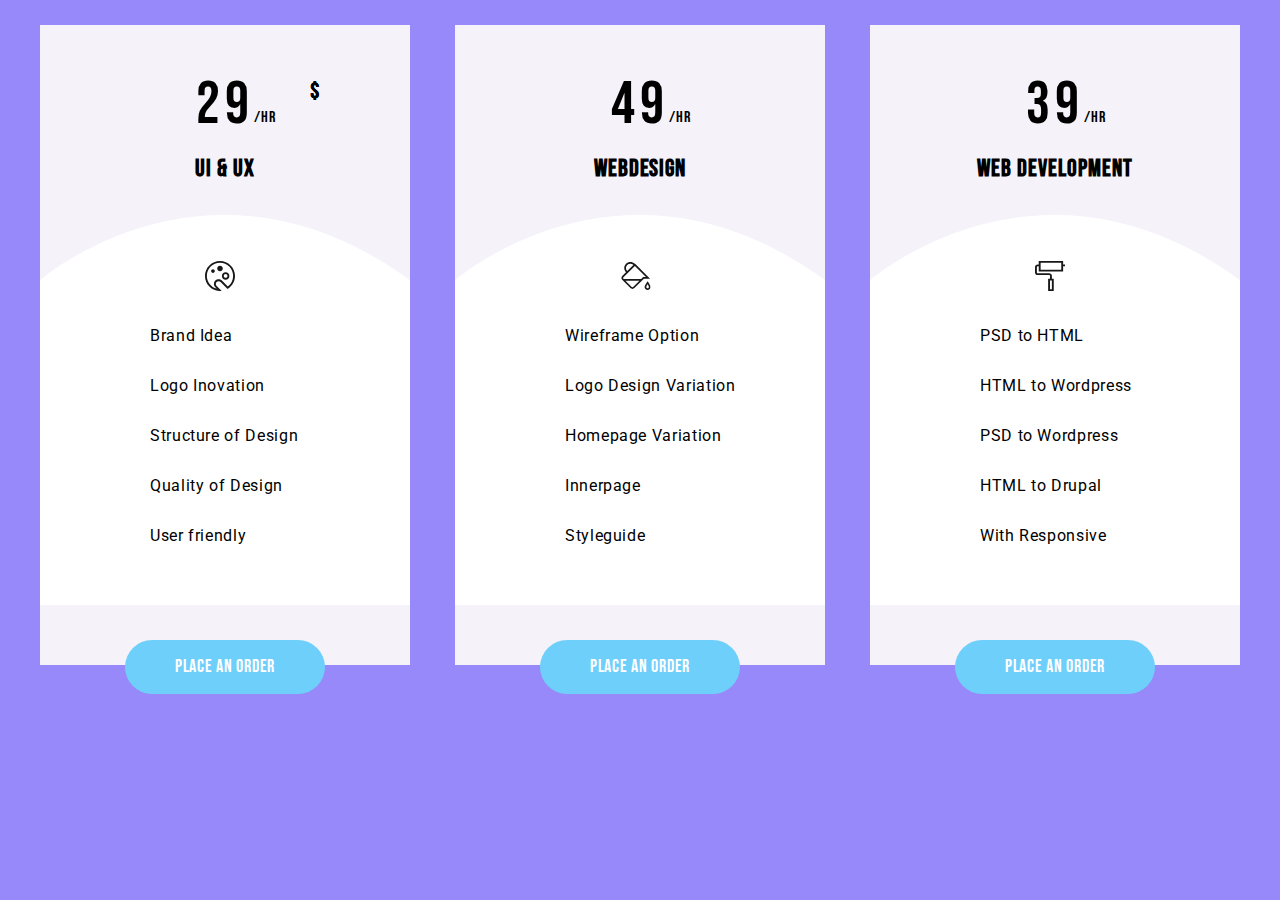
==== commit 0672e50c: "first commit" ====
--- a/index.html
+++ b/index.html
@@ -1,267 +1,69 @@
 <!DOCTYPE html>
-<html lang="en">
+<html lang="uk">
 <head>
     <meta charset="UTF-8">
     <meta name="viewport" content="width=device-width, initial-scale=1.0">
-    <title>EXAM</title>
+    <title>Pricing Plans</title>
     <link rel="stylesheet" href="./css/style.css">
 </head>
 <body>
-    <header class="header">
-        <div class="header__block">
-            <img src="./assets/img/Logo.svg" alt="">
-            <nav class="nav">
-                <a href="" class="header__link">
-                    <li class="header__list">
-                        About
-                    </li>
-                </a>
-                <a href="" class="header__link">
-                    <li class="header__list">
-                        Help
-                    </li>
-                </a>
-                <a href="" class="header__link">
-                    <li class="header__list">
-                        Features
-                    </li>
-                </a>
-                <a href="" class="header__link">
-                    <li class="header__list">
-                        Sign Up
-                    </li>
-                </a>
-            </nav>
-        </div>
-        <div class="header__block">
-            <a href=""><button class="header__btn">
-                Request Demo 
-                <svg width="20" height="14">
-                    <use xlink:href="./assets/img/sprite.svg#arrow" class="arrow__img"></use>
-                </svg>
-            </button>
-        </a>
-        </div>
-    </header>
-    <main class="main">
-      <div class="data data__container">
-        <section class="data__section">
-            <h1 class="data__title">Save your data storage here.</h1>
-            <p class="data__text">Data Warehouse is a data storage area that has been
-                tested for security, so you can store your data here
-                safely but not be afraid of being stolen by others.</p>
-                <button class="data__btn">Learn more</button>
+    <main>
+        <section class="cards">
+            <article class="card">
+                <div class="card__tooltip"><img src="./assets/img/Tooltip.svg" alt="tool"> <img src="./assets/img/Badge.svg" alt="badge"></div>
+                <div class="card__heading">
+                    <h2 class="card__heading-price"><span class="card__heading-dol">$</span> 29 <span class="card__heading-hr">/hr</span></h2>
+                    <h2 class="card__heading-title"> UI & UX </h2>
+                </div>
+                <div class="card__img"><img src="./assets/img/bg-image.png" alt=""></div>
+                <ul class="card__ul">
+                    <li class="card__list"><img src="./assets/img/Icon.svg" alt=""></li>
+                    <li class="card__list">Brand Idea</li>
+                    <li class="card__list">Logo Inovation</li>
+                    <li class="card__list">Structure of Design</li>
+                    <li class="card__list">Quality of Design</li>
+                    <li class="card__list">User friendly</li>
+                </ul>
+                <button class="card__btn">PLACE AN ORDER</button>
+                <p class="card__text">Order now &  get 15% Discount</p>
+            </article>
+            <article class="card">
+                <div class="card__tooltip-2"><img src="./assets/img/Tooltip.svg" alt="tool"> <img src="./assets/img/Badge.svg" alt="badge"></div>
+                <div class="card__heading">
+                    <h2 class="card__heading-price"><span class="card__heading-dol">$</span> 49 <span class="card__heading-hr">/hr</span></h2>
+                    <h2 class="card__heading-title"> WEBDESIGN </h2>
+                </div>
+                <div class="card__img"><img src="./assets/img/bg-image.png" alt=""></div>
+                <ul class="card__ul">
+                    <li class="card__list"><img src="./assets/img/Icon (1).svg" alt=""></li>
+                    <li class="card__list">Wireframe Option</li>
+                    <li class="card__list">Logo Design Variation</li>
+                    <li class="card__list">Homepage Variation</li>
+                    <li class="card__list">Innerpage</li>
+                    <li class="card__list">Styleguide</li>
+                </ul>
+                <button class="card__btn">PLACE AN ORDER</button>
+                <p class="card__text">Order now &  get 15% Discount</p>
+            </article>
+            <article class="card">
+                <div class="card__tooltip-3"><img src="./assets/img/Tooltip.svg" alt="tool"> <img src="./assets/img/Badge.svg" alt="badge"></div>
+                <div class="card__heading">
+                    <h2 class="card__heading-price"><span class="card__heading-dol">$</span> 39 <span class="card__heading-hr">/hr</span></h2>
+                    <h2 class="card__heading-title"> WEB DEVELOPMENT </h2>
+                </div>
+                <div class="card__img"><img src="./assets/img/bg-image.png" alt=""></div>
+                <ul class="card__ul">
+                    <li class="card__list"><img src="./assets/img/Icon (2).svg" alt=""></li>
+                    <li class="card__list">PSD to HTML</li>
+                    <li class="card__list">HTML to Wordpress</li>
+                    <li class="card__list">PSD to Wordpress</li>
+                    <li class="card__list">HTML to Drupal</li>
+                    <li class="card__list">With Responsive</li>
+                </ul>
+                <button class="card__btn">PLACE AN ORDER</button>
+                <p class="card__text">Order now &  get 15% Discount</p>
+            </article>
         </section>
-        <img src="./assets/img/img-1.png" alt="">
-      </div>
-      <div class="help help__container">
-        <img src="./assets/img/img-2.png" alt="">
-        <section class="help__section">
-            <h2 class="help__title">We are a high-level data 
-                storage bank</h2>
-                <p class="help__text">The place to store various data that you can access at any time through the internet  and where you can carry it. <br>This very flexible storage area has a high level of security. To enter into your own data you must enter the password that you created when you registered in this Data Warehouse. </p>
-        </section>
-      </div>
-      <div class="features features__container">
-        <div class="features__heading">
-        <h2 class="features__title">Features</h2>
-        <p class="features__text">Some of the features and advantages that we provide for those of you who store data in this Data Warehouse.</p>
-        </div>
-        <div class="features__blocks">
-            <div class="features__block">
-                <img src="./assets/img/img-3.png" alt="">
-                <section class="features__block-1">
-                    <img src="./assets/img/bg-1.png" alt="">
-                    <h2 class="features__block-title">Search Data</h2>
-                    <p class="features__block-text">Don’t worry if your data is very large, the Data Warehoue provides a search engine, which is useful for making it easier to find data effectively saving time.</p>
-                    <span class="features__block-span">Learn more <svg width="20" height="14">
-                        <use xlink:href="./assets/img/sprite.svg#arrow" class="arrow__img"></use>
-                    </svg></span>
-                </section>
-            </div>
-            <div class="features__block">
-                <img src="./assets/img/img-4.png" alt="">
-                <section class="features__block-2">
-                    <img src="./assets/img/bg-2.png" alt="">
-                    <h2 class="features__block-title">24 Hours Access</h2>
-                    <p class="features__block-text">Access is given 24 hours a full morning to night and
-                        meet again in the morning, giving you comfort when
-                        you need data when urgent.</p>
-                    <span class="features__block-span">Learn more <svg width="20" height="14">
-                        <use xlink:href="./assets/img/sprite.svg#arrow" class="arrow__img"></use>
-                    </svg></span>
-                    </section>
-            </div>
-            <div class="features__block">
-                <img src="./assets/img/img-5.png" alt="bottom__img">
-                <section class="features__block-3">
-                    <img src="./assets/img/bg-3.png" alt="">
-                    <h2 class="features__block-title">Print Out</h2>
-                    <p class="features__block-text">Print out service gives you convenience if someday
-                        you need print data, just edit it all and just print it.</p>
-                    <span class="features__block-span">Learn more <svg width="20" height="14">
-                        <use xlink:href="./assets/img/sprite.svg#arrow" class="arrow__img"></use>
-                    </svg></span>
-                    </section>
-            </div>
-            <div class="features__block">
-                <img src="./assets/img/img-6.png" alt="bottom__img">
-                <section class="features__block-4   ">
-                    <img src="./assets/img/bg-4.png" alt="">
-                    <h2 class="features__block-title">Security Code</h2>
-                    <p class="features__block-text">Data Security is one of our best facilities. Allows for your files
-                        to be safer. The file can be secured with a code or password that 
-                        you created, so only you can open the file.</p>
-                    <span class="features__block-span">Learn more <svg width="20" height="14">
-                        <use xlink:href="./assets/img/sprite.svg#arrow" class="arrow__img"></use>
-                    </svg>
-                </span>
-                    </section>
-            </div>
-        </div>
-      </div>
-      <div class="testimonials">
-        <div class="testimonials__container">
-            <h2 class="testimonials__title">Testimonials</h2>
-            <div class="testimonials__cards">
-                <div class="testimonials__card">
-                    <img src="./assets/img/avatar.png" alt="">
-                    <div class="testimonials__paragraph">
-                        <h3 class="testimonials__paragraph-title">John Fang </h3>
-                        <a href="" class="testimonials__paragraph-link">wordfaang.com</a>
-                        <p class="testimonials__paragraph-text">Suspendisse ultrices at diam lectus nullam. <br>
-                            Nisl, sagittis viverra enim erat tortor ultricies massa turpis. Arcu pulvinar aenean nam laoreet nulla.  </p>
-                    </div>
-                </div>
-                <div class="testimonials__card">
-                    <img src="./assets/img/avatar (1).png" alt="">
-                    <div class="testimonials__paragraph">
-                        <h3 class="testimonials__paragraph-title">Hanna Wilson </h3>
-                        <a href="" class="testimonials__paragraph-link">wordfaang.com</a>
-                        <p class="testimonials__paragraph-text">Suspendisse ultrices at diam lectus nullam. <br>
-                            Nisl, sagittis viverra enim erat tortor ultricies massa turpis. Arcu pulvinar aenean nam laoreet nulla.  </p>
-                    </div>
-                </div>
-            </div>
-        </div>
-      </div>
     </main>
-    <footer class="footer">
-        <div class="footer__heading">
-
-            <div class="footer__heading-title">
-                <h2 class="footer-title">Try for free!
-                    <br><span class="footer__span">Get limited 1 week free try our features!</span></h2>
-            </div>
-
-            <div class="footer__heading-btns">
-                <a href="">
-                <button class="footer__btn">Learn more</button>
-                </a>
-                <a href="">
-                    <button class="header__btn">
-                    Request Demo 
-                    <svg width="20" height="14">
-                        <use xlink:href="./assets/img/sprite.svg#arrow" class="arrow__img"></use>
-                    </svg>
-                </button>
-                </a>
-            </div>
-
-        </div>
-        
-        <nav class="footer__nav">
-            <div class="footer__contacts">
-                <img src="./assets/img/logo.png" alt="">
-                <p class="footer__text">Warehouse Society, 234
-                    <br>
-                    Bahagia Ave Street 
-                    PRBW 29281
-                    </p>
-                <p class="footer__text">info@warehouse.project
-                </p>
-                <p class="footer__text">1-232-3434 (Main)</p>
-            </div>
-            
-            <ul class="footer__ul">
-                <h2 class="footer__ul-title">About</h2>
-                <a href="">
-                    <li class="footer__list">
-                        Profile
-                    </li>
-                </a>
-                <a href="">
-                    <li class="footer__list">
-                        Features
-                    </li>
-                </a>
-                <a href="">
-                    <li class="footer__list">
-                        Carees
-                    </li>
-                </a>
-                <a href="">
-                    <li class="footer__list">
-                        DW News
-                    </li>
-                </a>
-            </ul>
-            <ul class="footer__ul">
-                <h2 class="footer__ul-title">Help</h2>
-                <a href="">
-                    <li class="footer__list">
-                        Support
-                    </li>
-                </a>
-                <a href="">
-                    <li class="footer__list">
-                        Sign up
-                    </li>
-                </a>
-                <a href="">
-                    <li class="footer__list">
-                        Guide
-                    </li>
-                </a>
-                <a href="">
-                    <li class="footer__list">
-                        Reports
-                    </li>
-                </a>
-                <a href="">
-                    <li class="footer__list">
-                        Q&A
-                    </li>
-                </a>
-            </ul>
-            <ul class="social__icons">
-                <h2 class="footer__ul-title">Social Media</h2>
-                <a class="social-icon">
-                    <li>
-                        <svg width="50" height="50">
-                            <use xlink:href="./assets/img/sprite.svg#facebook" class="icon"></use>
-                        </svg>
-                    </li>
-                </a>
-                <a class="social-icon">
-                    <li>
-                        <svg width="50" height="50">
-                            <use xlink:href="./assets/img/sprite.svg#twitter" class="icon"></use>
-                        </svg>
-                    </li>
-                </a>
-                <a class="social-icon">
-                    <li>
-                        <svg width="50" height="50">
-                            <use xlink:href="./assets/img/sprite.svg#instagram" class="icon"></use>
-                        </svg> 
-                    </li>
-                </a>
-            </ul>
-        </nav>
-        <p class="footer__p">© Datawarehouse™, 2020. All rights reserved <br>
-            Company Registration Number: 21479524.</p>
-    </footer>
 </body>
 </html>
-
--- a/css/style.css
+++ b/css/style.css
@@ -1,7 +1,52 @@
-.features__block-4, .features__block-3, .features__block-2, .features__block-1 {
-  width: 400px;
-  height: 400px;
-  border-radius: 50px;
+@font-face {
+  font-family: "Bebas";
+  src: url(../assets/fonts/Bebas_Neue/BebasNeue-Regular.ttf);
+  font-style: normal;
+  font-weight: normal;
+}
+@font-face {
+  font-family: "Roboto";
+  src: url(../assets/fonts/Roboto/Roboto-VariableFont_wdth\,wght.ttf);
+  font-style: normal;
+  font-weight: normal;
+}
+body {
+  background: #9789F9;
+}
+
+.cards {
+  width: 1200px;
+  height: 673px;
+  display: -webkit-box;
+  display: -ms-flexbox;
+  display: flex;
+  -webkit-box-pack: justify;
+      -ms-flex-pack: justify;
+          justify-content: space-between;
+  -webkit-box-align: center;
+      -ms-flex-align: center;
+          align-items: center;
+  margin: auto;
+}
+
+.card {
+  width: 370px;
+  height: 640px;
+  background: #F5F3F9;
+  display: -webkit-box;
+  display: -ms-flexbox;
+  display: flex;
+  -webkit-box-orient: vertical;
+  -webkit-box-direction: normal;
+      -ms-flex-direction: column;
+          flex-direction: column;
+  -webkit-box-align: center;
+      -ms-flex-align: center;
+          align-items: center;
+}
+.card__heading {
+  width: 230px;
+  height: 94px;
   display: -webkit-box;
   display: -ms-flexbox;
   display: flex;
@@ -15,691 +60,173 @@
   -webkit-box-direction: normal;
       -ms-flex-direction: column;
           flex-direction: column;
-  margin-left: auto;
-}
-
-@font-face {
-  font-family: "Montserrat";
-  src: url(../assets/fonts/Montserrat/Montserrat-VariableFont_wght.ttf);
-  font-weight: normal;
-  font-style: normal;
-}
-@font-face {
-  font-family: "WorkSans";
-  src: url(../assets/fonts/Work_Sans/WorkSans-VariableFont_wght.ttf);
-  font-weight: normal;
-  font-style: normal;
-}
-body {
-  font-size: var(16px);
-  background-color: var(#fff);
-  font-family: var("Montserrat", sans-serif);
-  color: var(#000);
-}
-
-.header {
-  width: 1170px;
-  height: 100px;
-  margin: auto;
-  display: -webkit-box;
-  display: -ms-flexbox;
-  display: flex;
-  -webkit-box-pack: justify;
-      -ms-flex-pack: justify;
-          justify-content: space-between;
-  -webkit-box-align: center;
-      -ms-flex-align: center;
-          align-items: center;
-}
-.header a {
-  text-decoration: none;
-}
-.header img {
-  width: 44.86px;
-  height: 35px;
-}
-.header__block {
-  width: 512.86px;
-  display: -webkit-box;
-  display: -ms-flexbox;
-  display: flex;
-  -webkit-box-pack: justify;
-      -ms-flex-pack: justify;
-          justify-content: space-between;
-  -webkit-box-align: center;
-      -ms-flex-align: center;
-          align-items: center;
-}
-.header__block:nth-child(2) {
-  width: 212px;
-}
-.header__link {
-  font-family: "Montserrat", sans-serif;
+}
+.card__heading-price {
+  font-family: "Bebas", sans-serif;
+  font-size: 60px;
+  line-height: 60px;
+  letter-spacing: 0.08em;
+  font-weight: 100;
+  margin: 0;
+  margin-top: 135px;
+}
+.card__heading-dol {
+  font-family: "Bebas", sans-serif;
+  font-size: 24px;
+  line-height: 28.13px;
+  position: absolute;
+  left: 310px;
+  top: 78px;
+}
+.card__heading-hr {
+  font-family: "Bebas", sans-serif;
   font-size: 16px;
-  font-weight: 500;
-  line-height: 25.6px;
-  color: #4B5D68;
-  text-decoration: none;
-}
-.header__link:hover {
-  color: #8A40EE;
-  -webkit-transition: all ease-in-out 0.2s;
-  transition: all ease-in-out 0.2s;
-}
-.header__list {
-  list-style-type: none;
-}
-.header__btn {
-  width: 210px;
-  height: 60px;
-  gap: 20px;
-  border: 1px solid #9C69E2;
-  border-radius: 50px;
-  background-color: #fff;
+  font-weight: 300;
+  line-height: 16px;
+  letter-spacing: 0.08em;
+  position: absolute;
+  top: 110px;
+}
+.card__heading-title {
+  font-family: "Bebas", sans-serif;
+  font-size: 24px;
+  line-height: 28.13px;
+  letter-spacing: 0.04em;
+  text-align: center;
+}
+.card__ul {
+  width: 150px;
+  height: 290px;
+  gap: 30px;
   display: -webkit-box;
   display: -ms-flexbox;
   display: flex;
   -webkit-box-pack: center;
       -ms-flex-pack: center;
           justify-content: center;
-  -webkit-box-align: center;
-      -ms-flex-align: center;
-          align-items: center;
-  color: #212353;
-  font-family: "Montserrat", sans-serif;
-  font-size: 16px;
-  font-weight: 500;
-  line-height: 25.6px;
-  letter-spacing: 0.005em;
-  -webkit-box-shadow: 0px 5px 5px 0px rgba(75, 93, 104, 0.1019607843);
-          box-shadow: 0px 5px 5px 0px rgba(75, 93, 104, 0.1019607843);
-}
-.header__btn:hover {
-  cursor: pointer;
-  background-color: #9C69E2;
-  color: #fff;
-  -webkit-transition: all ease-in-out 0.3s;
-  transition: all ease-in-out 0.3s;
-}
-.header__btn:hover .arrow__img {
-  fill: #fff;
-  -webkit-transition: all ease-in-out 0.3s;
-  transition: all ease-in-out 0.3s;
-}
-.header__btn img {
-  width: 20px;
-  height: 14px;
-}
-
-.nav {
-  display: -webkit-box;
-  display: -ms-flexbox;
-  display: flex;
-  -webkit-box-pack: justify;
-      -ms-flex-pack: justify;
-          justify-content: space-between;
-  gap: 40px;
-}
-
-.arrow__img {
-  fill: #9C69E2;
-}
-.arrow__img:hover {
-  fill: #fff;
-}
-
-.data__container {
-  width: 1171px;
-  height: 489px;
-  margin: auto;
-  display: -webkit-box;
-  display: -ms-flexbox;
-  display: flex;
-  -webkit-box-pack: justify;
-      -ms-flex-pack: justify;
-          justify-content: space-between;
-  -webkit-box-align: center;
-      -ms-flex-align: center;
-          align-items: center;
-}
-.data__section {
-  width: 601px;
-  height: 496px;
-}
-.data__title {
-  font-family: "WorkSans";
-  font-size: 80px;
-  font-weight: 700;
-  line-height: 88px;
-  color: #212353;
-}
-.data__text {
-  width: 370px;
-  font-family: "Montserrat";
-  font-size: 18px;
-  font-weight: 500;
-  line-height: 28.8px;
-  color: #4B5D68;
-}
-.data__btn {
-  width: 210px;
-  height: 60px;
-  gap: 15px;
-  margin-top: 25px;
-  border-radius: 50px;
-  border: 1px;
-  background-color: #9C69E2;
-  font-family: "Montserrat";
-  font-size: 18px;
-  font-weight: 500;
-  line-height: 28.8px;
-  color: #fff;
-}
-.data__btn:hover {
-  background-color: #8A40EE;
-  cursor: pointer;
-  -webkit-transition: all ease-in-out 0.3s;
-  transition: all ease-in-out 0.3s;
-}
-.data img {
-  width: 770px;
-  height: 407px;
-  position: absolute;
-  margin-left: 390px;
-  margin-top: 160px;
-}
-
-.help__container {
-  background-color: #FDE8F5;
-  margin: auto;
-  width: 1170px;
-  height: 560px;
-  border-radius: 50px;
-  margin-top: 170px;
-  display: -webkit-box;
-  display: -ms-flexbox;
-  display: flex;
-  -webkit-box-align: center;
-      -ms-flex-align: center;
-          align-items: center;
-  -webkit-box-pack: center;
-      -ms-flex-pack: center;
-          justify-content: center;
-  gap: 140px;
-}
-.help__title {
-  width: 500px;
-  font-family: "WorkSans", sans-serif;
-  font-size: 40px;
-  font-weight: 700;
-  line-height: 52px;
-  color: #212353;
-}
-.help__text {
-  width: 500px;
-  font-family: "Montserrat", sans-serif;
-  font-size: 18px;
-  font-weight: 500;
-  line-height: 28.8px;
-  color: #4B5D68;
-}
-
-.features__container {
-  margin: auto;
-  width: 1170px;
-  height: 1078px;
-  display: -webkit-box;
-  display: -ms-flexbox;
-  display: flex;
   -webkit-box-orient: vertical;
   -webkit-box-direction: normal;
       -ms-flex-direction: column;
           flex-direction: column;
-  -webkit-box-align: center;
-      -ms-flex-align: center;
-          align-items: center;
-  margin-top: 150px;
-}
-.features__title {
-  font-family: "WorkSans", sans-serif;
-  font-size: 40px;
-  font-weight: 700;
-  line-height: 52px;
-  color: #212353;
-}
-.features__text {
-  font-family: "Montserrat", sans-serif;
+  z-index: 1;
+  margin-top: 140px;
+  margin-right: 40px;
+}
+.card__list {
+  list-style-type: none;
+  font-family: Roboto;
+  font-size: 16px;
+  font-weight: 300;
+  line-height: 20px;
+  letter-spacing: 0.04em;
+  text-align: left;
+  width: 200px;
+}
+.card__list:nth-child(1) {
+  margin-left: 55px;
+}
+.card__img {
+  position: absolute;
+  top: 215px;
+}
+.card__btn {
+  width: 200px;
+  height: 54px;
+  background-color: #6FCFFB;
+  border: none;
+  border-radius: 30px;
+  position: absolute;
+  top: 640px;
+  font-family: "Bebas", sans-serif;
   font-size: 18px;
-  font-weight: 500;
-  line-height: 28.8px;
-  color: #4B5D68;
+  font-weight: 400;
+  line-height: 18px;
+  letter-spacing: 0.04em;
+  color: #fff;
+}
+.card:hover {
+  cursor: pointer;
+  width: 400px;
+  height: 673px;
+  -webkit-transition: all ease-in-out 0.3s;
+  transition: all ease-in-out 0.3s;
+}
+.card:hover .card__img img {
+  width: 400px;
+  height: 397px;
+  -webkit-transition: all ease-in-out 0.3s;
+  transition: all ease-in-out 0.3s;
+}
+.card:hover .card__btn {
+  background-color: #FD8D7B;
+  top: 585px;
+  cursor: pointer;
+  -webkit-transition: all ease-in-out 0.3s;
+  transition: all ease-in-out 0.3s;
+}
+.card:hover .card__text {
+  display: block;
+  z-index: 2;
+  margin-top: auto;
+}
+.card:hover .card__tooltip, .card:hover .card__tooltip-2, .card:hover .card__tooltip-3 {
+  display: block;
+  -webkit-transition: all ease-in-out 0.3s;
+  transition: all ease-in-out 0.3s;
+}
+.card__text {
+  font-family: "Roboto", sans-serif;
+  font-size: 11px;
+  font-weight: 300;
+  line-height: 18px;
+  letter-spacing: 0.04em;
   text-align: center;
-}
-.features__heading {
-  width: 638px;
-  height: 148px;
-  display: -webkit-box;
-  display: -ms-flexbox;
-  display: flex;
-  -webkit-box-orient: vertical;
-  -webkit-box-direction: normal;
-      -ms-flex-direction: column;
-          flex-direction: column;
-  -webkit-box-align: center;
-      -ms-flex-align: center;
-          align-items: center;
-  -webkit-box-pack: center;
-      -ms-flex-pack: center;
-          justify-content: center;
-}
-.features__blocks {
-  width: 1170px;
-  height: 850px;
-  margin-top: 100px;
-  display: -webkit-box;
-  display: -ms-flexbox;
-  display: flex;
-  -webkit-box-pack: justify;
-      -ms-flex-pack: justify;
-          justify-content: space-between;
-  -ms-flex-wrap: wrap;
-      flex-wrap: wrap;
-}
-.features__block {
-  width: 570px;
-  height: 400px;
-}
-.features__block-1 {
-  background-color: #F0FAF9;
-}
-.features__block-1 img {
-  position: absolute;
-  margin-bottom: 330px;
-  margin-left: 105px;
-}
-.features__block-2 {
-  background-color: #F6F0FD;
-}
-.features__block-2 img {
-  position: absolute;
-  top: 1840px;
-  margin-left: 145px;
-}
-.features__block-2 h2 {
-  padding-right: 10px;
-}
-.features__block-3 {
-  background-color: #FEF0F8;
-  margin-top: 40px;
-}
-.features__block-3 img {
-  position: absolute;
-  margin-bottom: 430px;
-  margin-left: 290px;
-}
-.features__block-3 h2 {
-  padding-right: 100px;
-}
-.features__block-4 {
-  background-color: #EAF6FC;
-  margin-top: 40px;
-}
-.features__block-4 img {
-  position: absolute;
-  margin-bottom: 120px;
-  margin-right: 30px;
-}
-.features__block-4 h2 {
-  padding-right: 100px;
-}
-.features__block-title {
-  color: #212353;
-  font-family: "WorkSans", sans-serif;
-  font-size: 24px;
-  font-weight: 400;
-  line-height: 31.2px;
-  padding-right: 60px;
-}
-.features__block img {
-  position: absolute;
-  margin-top: 120px;
-}
-.features__block img[alt=bottom__img] {
-  margin-top: 160px;
-}
-.features__block-text {
-  font-family: "Montserrat", sans-serif;
-  font-size: 16px;
-  font-weight: 400;
-  line-height: 25.6px;
-  color: #4B5D68;
-  width: 230px;
-  height: 180px;
-  margin-left: 30px;
-}
-.features__block-span {
-  font-family: "Montserrat", sans-serif;
-  font-size: 16px;
-  font-weight: 700;
-  line-height: 25.6px;
-  letter-spacing: 0.005em;
-  color: #212353;
-  padding-right: 60px;
-  width: 137px;
-  height: 26px;
-  display: -webkit-box;
-  display: -ms-flexbox;
-  display: flex;
-  -webkit-box-pack: justify;
-      -ms-flex-pack: justify;
-          justify-content: space-between;
-  -webkit-box-align: center;
-      -ms-flex-align: center;
-          align-items: center;
-}
-
-.testimonials {
-  background-color: #cdddff;
-  width: 1170px;
-  height: 580px;
-  margin: auto;
-  border-radius: 50px;
-  margin-top: 150px;
-}
-.testimonials__container {
-  width: 1170px;
-  height: 580px;
-  margin: auto;
-  background: url(../assets/img/bg-image.png);
-  border-radius: 50px;
-  margin-top: 150px;
-  display: -webkit-box;
-  display: -ms-flexbox;
-  display: flex;
-  -webkit-box-pack: center;
-      -ms-flex-pack: center;
-          justify-content: center;
-  -ms-flex-wrap: wrap;
-      flex-wrap: wrap;
-}
-.testimonials__title {
-  font-family: "WorkSans", sans-serif;
-  font-size: 40px;
-  font-weight: 700;
-  line-height: 52px;
-  color: #4B5D68;
-  margin-top: 80px;
-}
-.testimonials__cards {
-  width: 1030px;
-  height: 300px;
-  display: -webkit-box;
-  display: -ms-flexbox;
-  display: flex;
-  -webkit-box-pack: justify;
-      -ms-flex-pack: justify;
-          justify-content: space-between;
-}
-.testimonials__card {
-  width: 465px;
-  height: 300px;
-  border-radius: 50px;
-  border: 1px;
-  background-color: #fff;
-  border: 1px solid #9C69E2;
-  -webkit-box-shadow: 0px 5px 5px 0px rgba(75, 93, 104, 0.1019607843);
-          box-shadow: 0px 5px 5px 0px rgba(75, 93, 104, 0.1019607843);
-  display: -webkit-box;
-  display: -ms-flexbox;
-  display: flex;
-  -webkit-box-pack: justify;
-      -ms-flex-pack: justify;
-          justify-content: space-between;
-  -webkit-box-align: center;
-      -ms-flex-align: center;
-          align-items: center;
-}
-.testimonials__card img {
-  width: 90px;
-  height: 90px;
-  margin-left: 30px;
-  margin-bottom: 120px;
-}
-.testimonials__paragraph {
-  width: 300px;
-  height: 200px;
-  display: -webkit-box;
-  display: -ms-flexbox;
-  display: flex;
-  -webkit-box-orient: vertical;
-  -webkit-box-direction: normal;
-      -ms-flex-direction: column;
-          flex-direction: column;
-  margin-bottom: 30px;
-  margin-right: 25px;
-}
-.testimonials__paragraph-title {
-  font-family: "Montserrat", sans-serif;
-  font-size: 16px;
-  font-weight: 500;
-  line-height: 25.6px;
-}
-.testimonials__paragraph-link {
-  font-family: "Montserrat", sans-serif;
-  font-size: 14px;
-  font-weight: 500;
-  line-height: 22.4px;
-  letter-spacing: 0.01em;
-  color: #9C69E2;
-  text-decoration: none;
-  position: relative;
-  bottom: 14px;
-}
-.testimonials__paragraph-text {
-  font-family: "Montserrat", sans-serif;
-  font-size: 16px;
-  font-weight: 400;
-  line-height: 25.6px;
-  color: #4B5D68;
-  position: relative;
-  bottom: 7px;
-}
-
-.footer {
-  width: 1170px;
-  height: 570px;
-  margin: auto;
-  margin-top: 150px;
-}
-.footer__heading {
-  width: 1170px;
-  height: 100px;
-  display: -webkit-box;
-  display: -ms-flexbox;
-  display: flex;
-  -webkit-box-pack: justify;
-      -ms-flex-pack: justify;
-          justify-content: space-between;
-  -webkit-box-align: center;
-      -ms-flex-align: center;
-          align-items: center;
-}
-.footer__heading a {
-  text-decoration: none;
-}
-.footer__heading-title {
-  width: 370px;
-  height: 90px;
-}
-.footer__heading-btns {
-  width: 450px;
-  height: 60px;
-  display: -webkit-box;
-  display: -ms-flexbox;
-  display: flex;
-  -webkit-box-pack: justify;
-      -ms-flex-pack: justify;
-          justify-content: space-between;
-}
-.footer-title {
-  font-family: "WorkSans", sans-serif;
-  font-size: 40px;
-  font-weight: 700;
-  line-height: 52px;
-  color: #212353;
-  margin: auto;
-}
-.footer__span {
-  font-family: "Montserrat", sans-serif;
-  font-size: 18px;
-  font-weight: 500;
-  line-height: 28.8px;
-  color: #4B5D68;
-}
-.footer__btn {
-  width: 210px;
-  height: 60px;
-  gap: 15px;
-  border-radius: 50px;
-  border: 1px solid #F063B8;
-  background-color: #F063B8;
-  -webkit-box-shadow: 0px 5px 5px 0px rgba(75, 93, 104, 0.1019607843);
-          box-shadow: 0px 5px 5px 0px rgba(75, 93, 104, 0.1019607843);
-  font-family: "Montserrat", sans-serif;
-  font-size: 18px;
-  font-weight: 500;
-  line-height: 28.8px;
-  color: #fff;
-}
-.footer__btn:hover {
-  background-color: #EB4BAB;
-  cursor: pointer;
-  -webkit-transition: all ease-in-out 0.3s;
-  transition: all ease-in-out 0.3s;
-}
-.footer__nav {
-  width: 1170px;
-  height: 240px;
-  margin-top: 100px;
-  display: -webkit-box;
-  display: -ms-flexbox;
-  display: flex;
-  -webkit-box-pack: justify;
-      -ms-flex-pack: justify;
-          justify-content: space-between;
-}
-.footer__contacts {
-  width: 300px;
-  height: 231px;
-  display: -webkit-box;
-  display: -ms-flexbox;
-  display: flex;
-  -webkit-box-orient: vertical;
-  -webkit-box-direction: normal;
-      -ms-flex-direction: column;
-          flex-direction: column;
-}
-.footer__contacts img {
-  width: 249px;
-  height: 35px;
-  padding-bottom: 40px;
-}
-.footer__contacts ul {
-  width: 275px;
-}
-.footer__text {
-  font-family: "Montserrat", sans-serif;
-  height: 58px;
-  font-size: 16px;
-  font-weight: 400;
-  line-height: 28.8px;
-  letter-spacing: 0.01em;
-  color: #212353;
-  margin: 10px;
-}
-.footer__text:nth-child(1) {
-  font-weight: 500;
-}
-.footer__ul {
-  display: -webkit-box;
-  display: -ms-flexbox;
-  display: flex;
-  -webkit-box-orient: vertical;
-  -webkit-box-direction: normal;
-      -ms-flex-direction: column;
-          flex-direction: column;
-  width: 81px;
-  height: 240px;
-  gap: 8px;
-}
-.footer__ul-title {
-  font-family: "Montserrat", sans-serif;
-  font-size: 16px;
-  font-weight: 600;
-  line-height: 25.6px;
-  color: #212353;
-  padding-bottom: 10px;
-  width: 180px;
-}
-.footer__ul a {
-  text-decoration: none;
-}
-.footer__list {
-  font-family: "Montserrat", sans-serif;
-  font-size: 16px;
-  font-weight: 500;
-  line-height: 25.6px;
-  color: #4B5D68;
-  list-style-type: none;
-}
-.footer__list:hover {
-  color: #8A40EE;
-  -webkit-transition: all ease-in-out 0.2s;
-  transition: all ease-in-out 0.2s;
-}
-.footer__p {
-  font-family: "Montserrat", sans-serif;
-  font-size: 12px;
-  font-weight: 300;
-  line-height: 21.6px;
-  letter-spacing: 0.01em;
-  color: #212353;
-  margin-top: 120px;
-}
-
-.social__icons {
-  width: 180px;
-  height: 120px;
-  display: -webkit-box;
-  display: -ms-flexbox;
-  display: flex;
-  -webkit-box-pack: justify;
-      -ms-flex-pack: justify;
-          justify-content: space-between;
-  -ms-flex-wrap: wrap;
-      flex-wrap: wrap;
-}
-
-.social-icon {
-  width: 50px;
-  height: 50px;
-  fill: #fff;
-  background-color: #d2d1d7;
-  border-radius: 100px;
-}
-.social-icon:hover {
-  cursor: pointer;
-  background-color: white;
-  border: 1px solid #3B5998;
-  fill: #3B5998;
-  -webkit-transition: all ease-in-out 0.3s;
-  transition: all ease-in-out 0.3s;
-}
-.social-icon:hover:nth-child(3) {
-  border: 1px solid #00ACEE;
-  fill: #00ACEE;
-}
-.social-icon:hover:nth-child(4) {
-  border: 1px solid #C13584;
-  fill: #C13584;
+  color: #A9A9A9;
+  width: 162px;
+  display: none;
+}
+.card__tooltip {
+  position: absolute;
+  top: 20px;
+  left: 350px;
+  display: none;
+}
+.card__tooltip img[alt=badge] {
+  position: absolute;
+  left: 140px;
+}
+.card__tooltip img[alt=tool] {
+  position: absolute;
+  left: 200px;
+  top: 15px;
+}
+.card__tooltip-2 {
+  position: absolute;
+  top: 20px;
+  left: 750px;
+  display: none;
+}
+.card__tooltip-2 img[alt=badge] {
+  position: absolute;
+  left: 140px;
+}
+.card__tooltip-2 img[alt=tool] {
+  position: absolute;
+  left: 200px;
+  top: 15px;
+}
+.card__tooltip-3 {
+  position: absolute;
+  top: 20px;
+  left: 1150px;
+  display: none;
+}
+.card__tooltip-3 img[alt=badge] {
+  position: absolute;
+  left: 140px;
+}
+.card__tooltip-3 img[alt=tool] {
+  position: absolute;
+  left: 200px;
+  top: 15px;
 }/*# sourceMappingURL=style.css.map */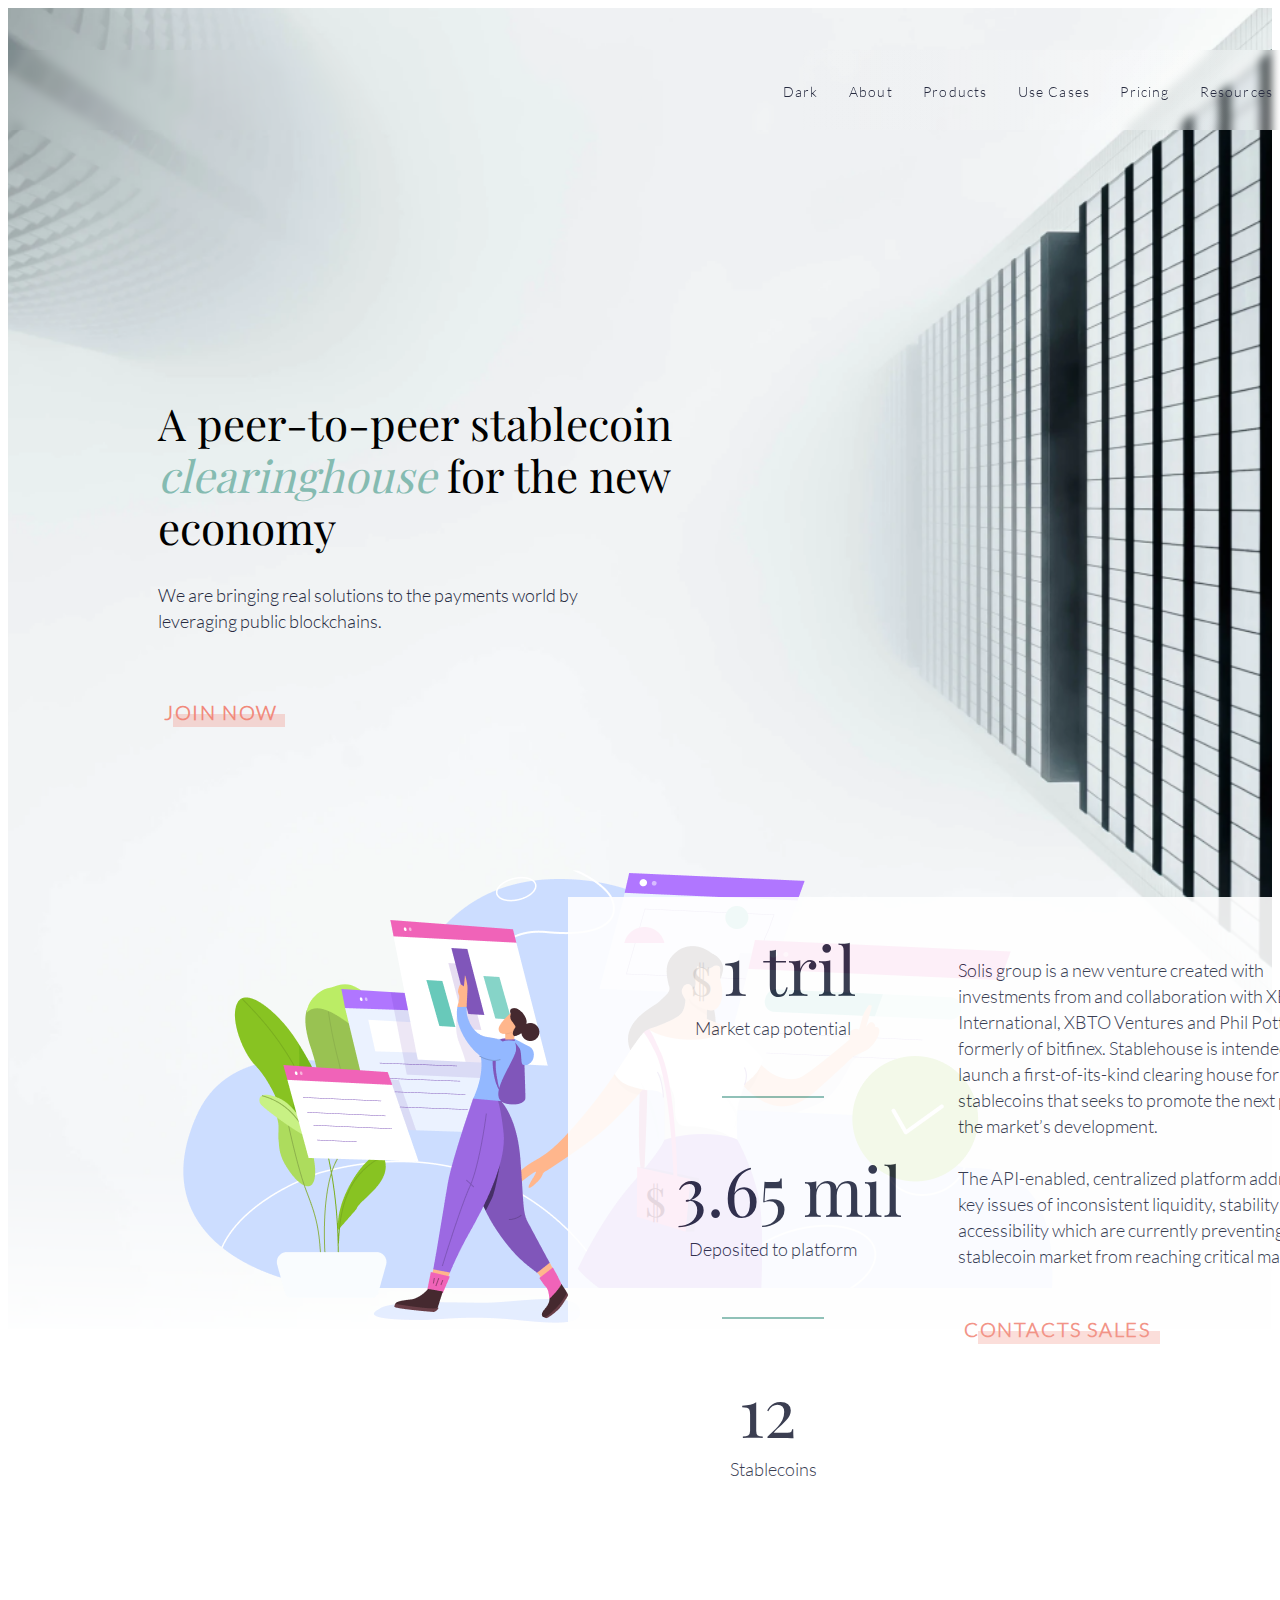
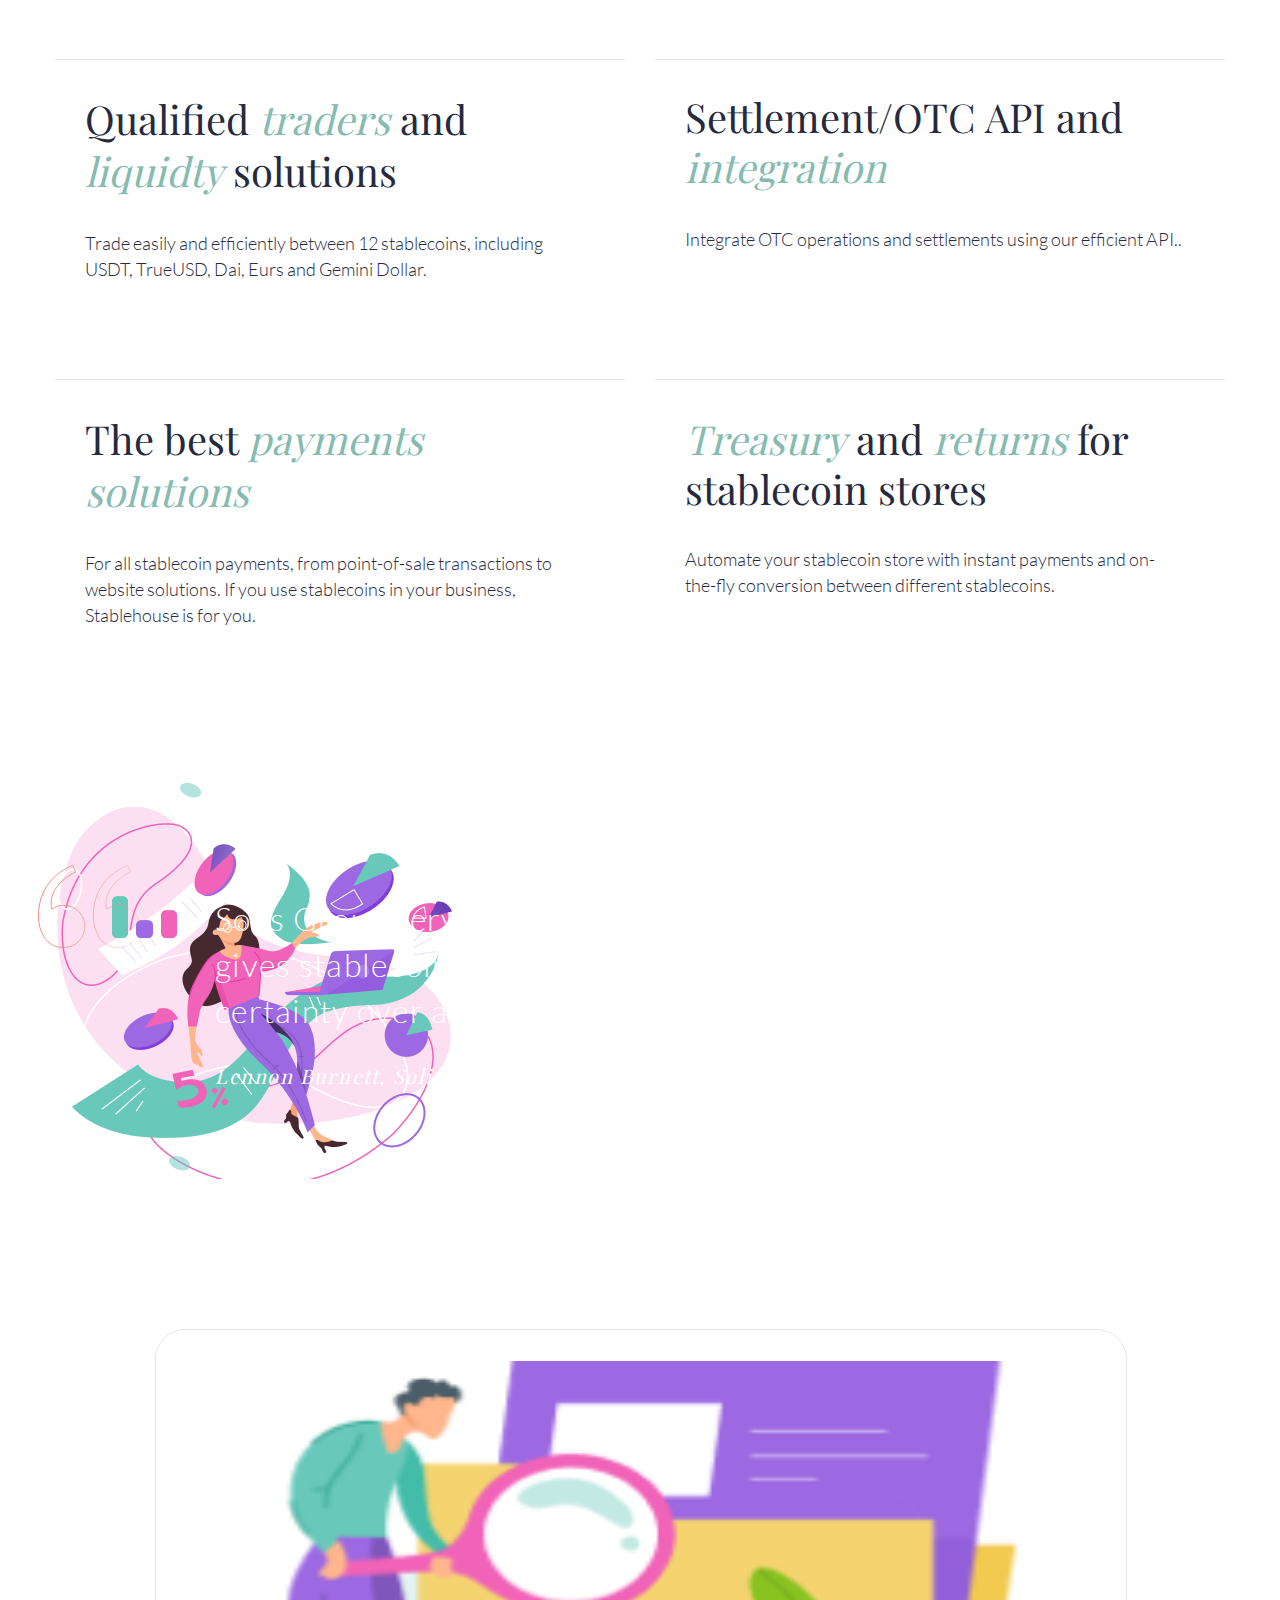
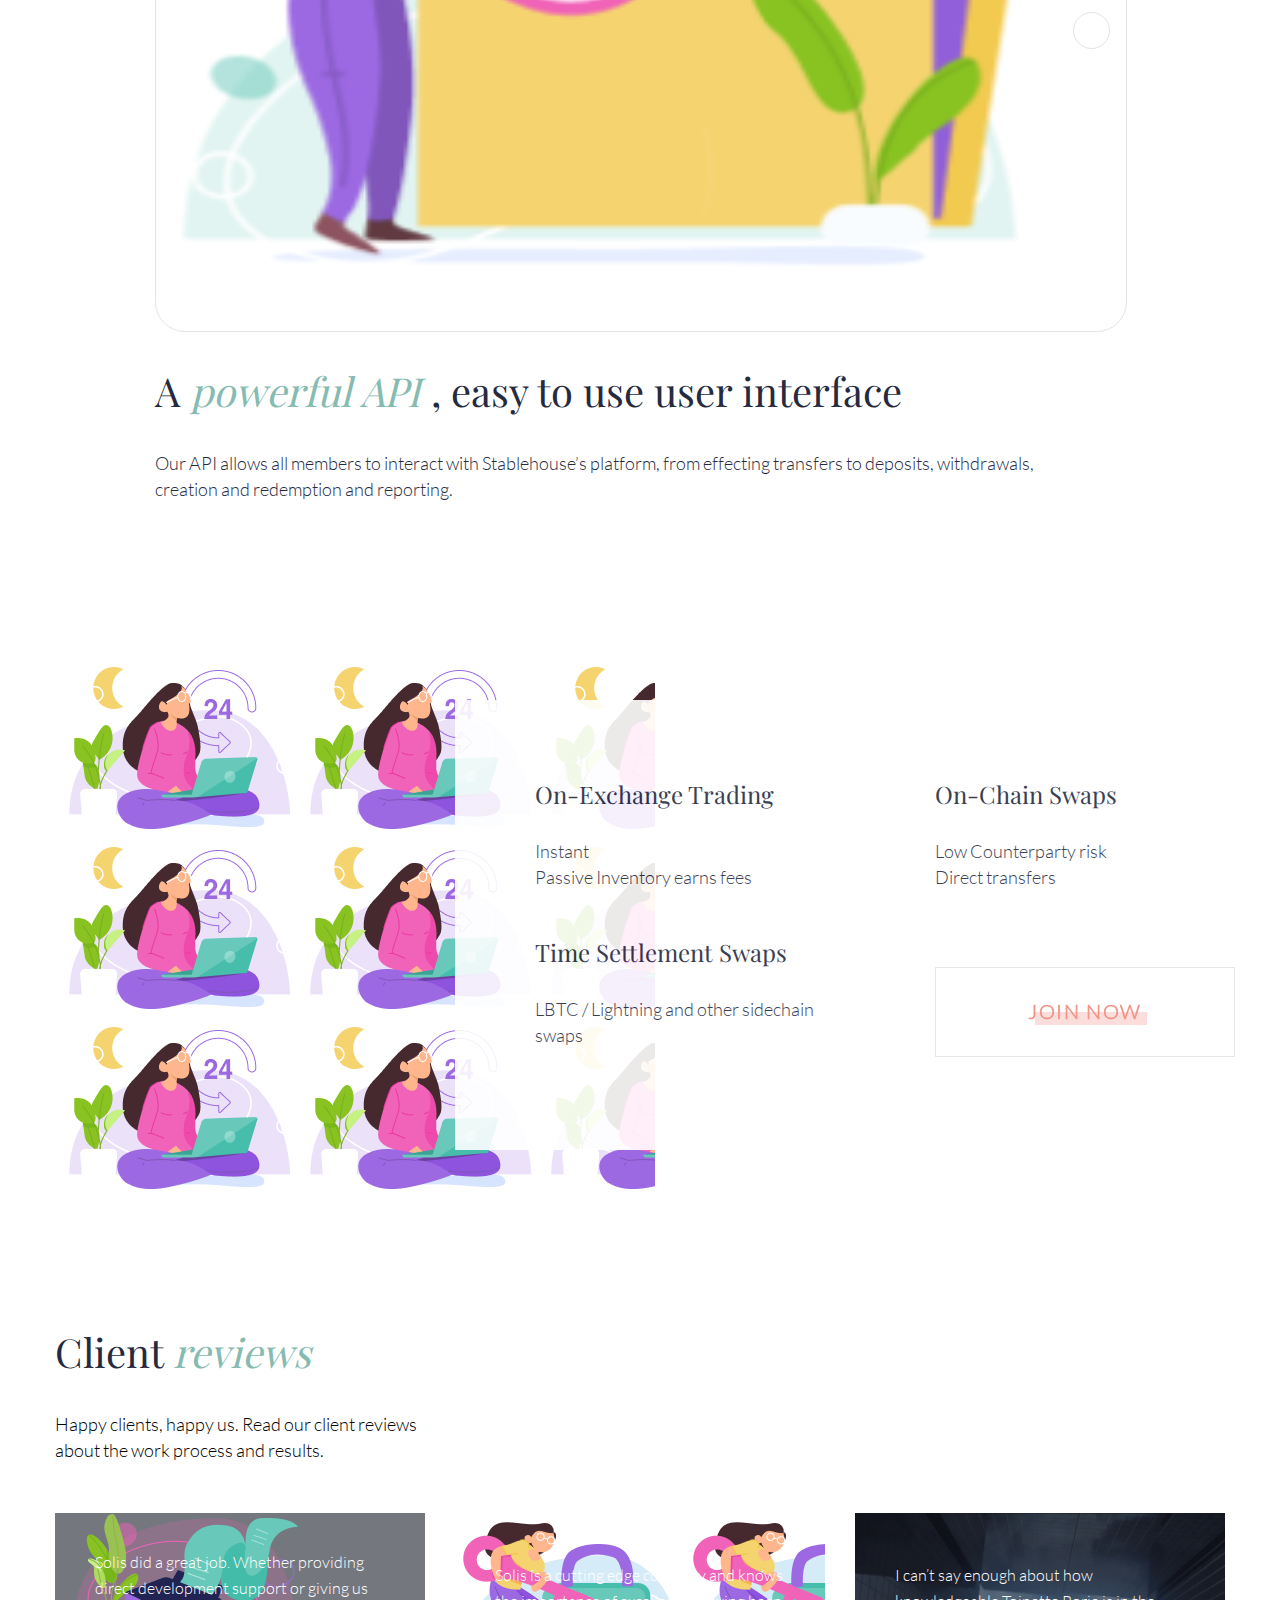
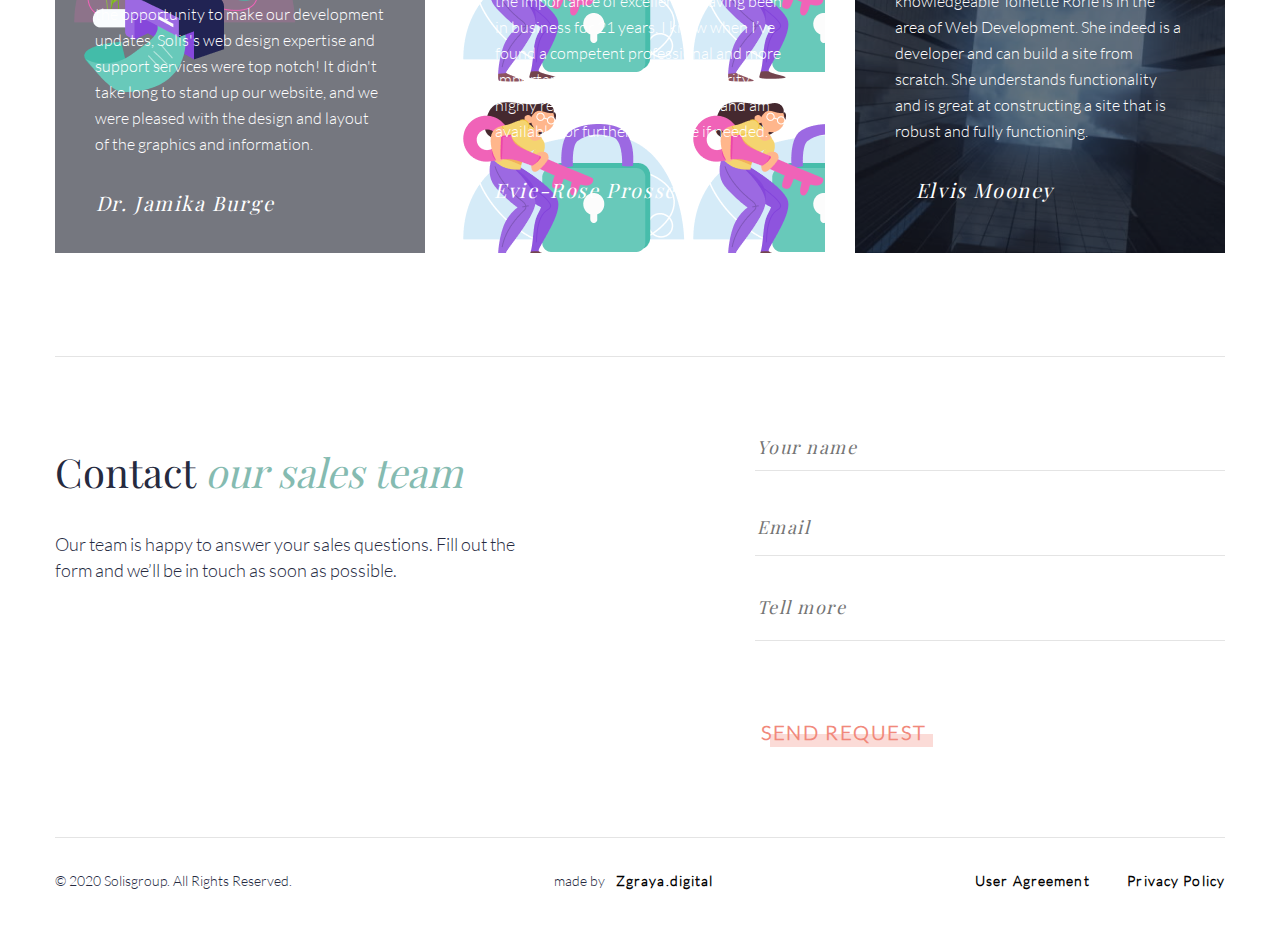
==== commit 08a56734: "second commit" ====
--- a/index.html
+++ b/index.html
@@ -1,69 +1,223 @@
 <!DOCTYPE html>
-<html lang="uk">
+<html lang="en">
 <head>
     <meta charset="UTF-8">
     <meta name="viewport" content="width=device-width, initial-scale=1.0">
-    <title>Pricing Plans</title>
+    <title>EXAM</title>
     <link rel="stylesheet" href="./css/style.css">
+    <link rel="canonical" href="https://www.examsvitlana.com/">
+    <meta name="description" content="This is an Exam from Svitlana">
+    <link rel="icon" href="./assets/img/Union.svg" type="image/x-icon">
+    <meta property="og:title" content="Your Page Title">
+    <meta property="og:description" content="This is a description of your page.">
+    <meta property="og:url" content="https://www.examsvitlana.com/">
+    <meta property="og:image" content="https://www.examsvitlana.com/image.jpg">
+    <meta property="og:type" content="website">
+    <meta property="og:site_name" content="Your Site Name">
+    <meta name="twitter:card" content="summary_large_image">
+    <meta name="twitter:title" content="Your Page Title">
+    <meta name="twitter:description" content="This is a description of your page.">
+    <meta name="twitter:url" content="https://www.examsvitlana.com/">
+    <meta name="twitter:image" content="https://www.examsvitlana.com/image.jpg">
+    <meta name="twitter:site" content="@yourusername">
+    <meta name="robots" content="index, follow">
+
 </head>
 <body>
+  <header class="header">
+    <div class="header__blur"></div>
+    <div class="header__container">
+        <div class="header__logo">
+          <svg width="107" height="32">
+            <use xlink:href="./assets/img/sprite.svg#logo"></use>
+        </svg>
+        </div>
+        <nav class="header__nav">
+          <input type="checkbox" class="nav__burger burger" id="nav-burger">
+          <label for="nav-burger" class="burger__img"></label>
+          <ul class="header__ul">
+              <li class="header__list">
+                  <a href="./dark.html" target="_blank" class="header__link">Dark</a>
+              </li>
+              <li class="header__list">
+                  <a href="#about" class="header__link">About</a>
+              </li>
+              <li class="header__list">
+                  <a href="#products" class="header__link">Products</a>
+              </li>
+              <li class="header__list">
+                  <a href="#use" class="header__link">Use Cases</a>
+              </li>
+              <li class="header__list">
+                  <a href="#prices" class="header__link">Pricing</a>
+              </li>
+              <li class="header__list">
+                  <a href="#resources" class="header__link">Resources</a>
+              </li>
+          </ul>
+      </nav>
+      
+    </div>
+</header>
     <main>
-        <section class="cards">
-            <article class="card">
-                <div class="card__tooltip"><img src="./assets/img/Tooltip.svg" alt="tool"> <img src="./assets/img/Badge.svg" alt="badge"></div>
-                <div class="card__heading">
-                    <h2 class="card__heading-price"><span class="card__heading-dol">$</span> 29 <span class="card__heading-hr">/hr</span></h2>
-                    <h2 class="card__heading-title"> UI & UX </h2>
-                </div>
-                <div class="card__img"><img src="./assets/img/bg-image.png" alt=""></div>
-                <ul class="card__ul">
-                    <li class="card__list"><img src="./assets/img/Icon.svg" alt=""></li>
-                    <li class="card__list">Brand Idea</li>
-                    <li class="card__list">Logo Inovation</li>
-                    <li class="card__list">Structure of Design</li>
-                    <li class="card__list">Quality of Design</li>
-                    <li class="card__list">User friendly</li>
-                </ul>
-                <button class="card__btn">PLACE AN ORDER</button>
-                <p class="card__text">Order now &  get 15% Discount</p>
-            </article>
-            <article class="card">
-                <div class="card__tooltip-2"><img src="./assets/img/Tooltip.svg" alt="tool"> <img src="./assets/img/Badge.svg" alt="badge"></div>
-                <div class="card__heading">
-                    <h2 class="card__heading-price"><span class="card__heading-dol">$</span> 49 <span class="card__heading-hr">/hr</span></h2>
-                    <h2 class="card__heading-title"> WEBDESIGN </h2>
-                </div>
-                <div class="card__img"><img src="./assets/img/bg-image.png" alt=""></div>
-                <ul class="card__ul">
-                    <li class="card__list"><img src="./assets/img/Icon (1).svg" alt=""></li>
-                    <li class="card__list">Wireframe Option</li>
-                    <li class="card__list">Logo Design Variation</li>
-                    <li class="card__list">Homepage Variation</li>
-                    <li class="card__list">Innerpage</li>
-                    <li class="card__list">Styleguide</li>
-                </ul>
-                <button class="card__btn">PLACE AN ORDER</button>
-                <p class="card__text">Order now &  get 15% Discount</p>
-            </article>
-            <article class="card">
-                <div class="card__tooltip-3"><img src="./assets/img/Tooltip.svg" alt="tool"> <img src="./assets/img/Badge.svg" alt="badge"></div>
-                <div class="card__heading">
-                    <h2 class="card__heading-price"><span class="card__heading-dol">$</span> 39 <span class="card__heading-hr">/hr</span></h2>
-                    <h2 class="card__heading-title"> WEB DEVELOPMENT </h2>
-                </div>
-                <div class="card__img"><img src="./assets/img/bg-image.png" alt=""></div>
-                <ul class="card__ul">
-                    <li class="card__list"><img src="./assets/img/Icon (2).svg" alt=""></li>
-                    <li class="card__list">PSD to HTML</li>
-                    <li class="card__list">HTML to Wordpress</li>
-                    <li class="card__list">PSD to Wordpress</li>
-                    <li class="card__list">HTML to Drupal</li>
-                    <li class="card__list">With Responsive</li>
-                </ul>
-                <button class="card__btn">PLACE AN ORDER</button>
-                <p class="card__text">Order now &  get 15% Discount</p>
+        <section class="banner">
+            <article class="banner__article" id="about">
+                <h1 class="banner__title">  A peer-to-peer stablecoin <span class="span">clearinghouse</span> for the new economy</h1>
+                <p class="banner__text">We are bringing real solutions to the payments world by leveraging public blockchains.</p>
+                <div class="btn-container">
+                  <button class="btn">JOIN NOW</button>
+                  <div class="btn__bg"></div>
+                </div>
+                
             </article>
         </section>
+        <section class="info">
+            <div class="info__img">
+              <img src="./assets/img/img-1.png" alt="Image">
+            </div>
+            <div class="info__block">
+              <article class="info__article">
+                <div class="info__items">
+                  <div class="info__item">
+                    <h3 class="info__title"><span class="info__subtitle">$</span>1 tril</h3>
+                    <p class="info__text">Market cap potential</p>
+                  </div>
+                  <div class="info__divider"></div>
+                  <div class="info__item">
+                    <h3 class="info__title"><span class="info__subtitle">$</span>3.65 mil</h3>
+                    <p class="info__text">Deposited to platform</p>
+                  </div>
+                  <div class="info__divider"></div>
+                  <div class="info__item">
+                    <h3 class="info__title">12</h3>
+                    <p class="info__text">Stablecoins</p>
+                  </div>
+                </div>
+                <div class="info__block">
+                  <p class="info__text">Solis group is a new venture created with investments from and collaboration with XBTO International, XBTO Ventures and Phil Potter, formerly of bitfinex. Stablehouse is intended to launch a first-of-its-kind clearing house for stablecoins that seeks to promote the next phase of the market’s development. 
+                    <br><br>
+                    The API-enabled, centralized platform addresses the key issues of inconsistent liquidity, stability and accessibility which are currently preventing the stablecoin market from reaching critical mass.
+                  </p>
+                  <div class="btn-container">
+                    <button class="btn">CONTACTS SALES</button>
+                    <div class="btn__bg"></div>
+                  </div>
+                </div>
+              </article>
+            </div>
+          </section>
+          <section class="benefits" id="products">
+                <article class="benefits__article">
+                    <h2 class="benefits__title">Qualified <span class="span">traders</span> and <span class="span">liquidty</span> solutions
+                    </h2>
+                    <p class="benefits__text">Trade easily and efficiently between 12 stablecoins, including USDT, TrueUSD, Dai, Eurs and Gemini Dollar.</p>
+                </article>
+                <article class="benefits__article">
+                    <h2 class="benefits__title">Settlement/OTC API and <span class="span">integration</span>
+                    </h2>
+                    <p class="benefits__text">Integrate OTC operations and settlements using our efficient API..</p>
+                </article>
+                <article class="benefits__article">
+                    <h2 class="benefits__title">The best <span class="span"> payments   solutions </span>
+                    </h2>
+                    <p class="benefits__text">For all stablecoin payments, from point-of-sale transactions to website solutions. If you use stablecoins in your business, Stablehouse is for you.</p>
+                </article>
+                <article class="benefits__article">
+                    <h2 class="benefits__title"><span class="span">Treasury</span> and <span class="span">returns</span> for stablecoin stores
+                    </h2>
+                    <p class="benefits__text">Automate your stablecoin store with instant payments and on-the-fly conversion between different stablecoins.</p>
+                </article>
+          </section>
+          <section class="quote">
+            <article class="quote__article">
+                 <img src="./assets/img/quote-icon.svg" alt="icon" class="quote__icon">
+                <p class="quote__text">Solis Group serves as a liquidity nexus that gives stablecoin issuers, holders and exchanges certainty over access and liquidity</p>
+                <p class="quote__author">Lennon Burnett, Solis Group CEO</p>
+            </article>
+          </section>
+          <section class="video">
+           <div class="video__tablet">
+            <img src="./assets/img/img-3.png" alt="img3">
+            <div class="video__play">
+              <svg width="120" height="120">
+                  <use xlink:href="./assets/img/sprite.svg#play"></use>
+              </svg>
+              </div>
+            <div class="circle"></div>
+           </div>
+           <article class="video__article">
+            <h2 class="video__title">A <span class="span">powerful API</span> , easy to use user interface</h2>
+            <p class="video__text">Our API allows all members to interact with Stablehouse’s platform, from effecting transfers to deposits, withdrawals, creation and redemption and reporting.</p>
+           </article>
+          </section>
+          <section class="promises" id="use">
+            <div class="promises__block"></div>
+            <div class="promises__block">
+                <article class="promises__article">
+                    <div class="promises__items">
+                    <div class="promises__item">
+                        <h2 class="promises__title">On-Exchange Trading</h2>
+                        <p class="promises__text">Instant <br>
+                            Passive Inventory earns fees</p>
+                    </div>
+                    <div class="promises__item">
+                        <h2 class="promises__title">On-Chain Swaps</h2>
+                        <p class="promises__text">Low Counterparty risk <br>
+                          Direct transfers</p>
+                    </div>
+                    <div class="promises__item">
+                        <h2 class="promises__title">Time Settlement Swaps</h2>
+                        <p class="promises__text">LBTC / Lightning and other sidechain swaps</p>
+                    </div>
+                    <div class="btn-container">
+                      <button class="btn">JOIN NOW</button>
+                      <div class="btn__bg"></div>
+                    </div>
+                    </div>
+                </article>
+            </div>
+          </section>
+          <section class="reviews" id="prices">
+            <h2 class="reviews__title">Client  <span class="span">reviews</span></h2>
+            <h3 class="reviews__subtitle">Happy clients, happy us. Read our client reviews about the work process and results.</h3>
+            <div class="reviews__cards">
+                <article class="reviews__article">
+                    <p class="reviews__text">Solis did a great job. Whether providing direct development support or giving us the opportunity to make our development updates, Solis's web design expertise and support services were top notch! It didn't take long to stand up our website, and we were pleased with the design and layout of the graphics and information. </p>
+                    <p class="reviews__p">Dr. Jamika Burge</p>
+                </article>
+                <article class="reviews__article">
+                    <p class="reviews__text">Solis is a cutting edge company and knows the importance of excellence. Having been in business for 21 years, I know when I’ve found a competent professional and more importantly a company with integrity. I highly recommend this company and am available for further reference if needed. </p>
+                    <p class="reviews__p">Evie-Rose Prosse</p>
+                </article>
+                <article class="reviews__article">
+                    <p class="reviews__text">I can’t say enough about how knowledgeable Toinette Rorie is in the area of Web Development. She indeed is a developer and can build a site from scratch. She understands functionality and is great at constructing a site that is robust and fully functioning.  </p>
+                    <p class="reviews__p">Elvis Mooney</p>
+                </article>            </div>
+          </section>
+          <section class="contacts" id="resources">
+            <article class="contacts__article">
+                <h2 class="contacts__title">Contact  <span class="span">our sales team</span></h2>
+                <p class="contacts__text">Our team is happy to answer your sales questions. +Fill out the form and we’ll be in touch as soon as possible.</p>
+            </article>
+            <form class="form">
+                <input type="text" required placeholder="Your name" id="name" class="input">
+              <div class="form__divider"></div>
+                <input type="email" required placeholder="Email" id="mail" class="input">
+                <div class="form__divider"></div>
+                <input type="text" required placeholder="Tell more" id="more" class="input">
+                <div class="form__divider"></div>
+                <div class="btn-container">
+                  <button class="btn">SEND REQUEST</button>
+                  <div class="btn__bg"></div>
+                </div>
+            </form>
+          </section>
     </main>
+    <footer class="footer">
+      <div><p class="footer__text">© 2020 Solisgroup. All Rights Reserved.</p></div>
+      <div><p class="footer__text">made by </p> <p class="footer__p"> Zgraya.digital</p></div>
+      <div><p class="footer__p">User Agreement  </p> <p class="footer__p">Privacy Policy</p></div>
+    </footer>
 </body>
-</html>
+</html>--- a/css/style.css
+++ b/css/style.css
@@ -1,22 +1,58 @@
+.contacts__title, .reviews__title, .video__title, .benefits__title {
+  font-family: "Playfair", sans-serif;
+  font-size: 40px;
+  font-weight: 400;
+  line-height: 48px;
+  color: #262a3f;
+}
+
+.promises__text, .video__text, .benefits__text, .info__text, .banner__text {
+  font-family: "Lato", sans-serif;
+  font-size: 18px;
+  font-weight: 300;
+  line-height: 26px;
+  color: #262a3f;
+}
+
 @font-face {
-  font-family: "Bebas";
-  src: url(../assets/fonts/Bebas_Neue/BebasNeue-Regular.ttf);
+  font-family: "Lato";
+  src: url(../assets/fonts/Lato/Lato-Light.ttf);
+  font-weight: normal;
+  font-style: normal;
+}
+@font-face {
+  font-family: "PlayFair";
+  src: url(../assets/fonts/Playfair_Display/PlayfairDisplay-VariableFont_wght.ttf);
   font-style: normal;
   font-weight: normal;
 }
-@font-face {
-  font-family: "Roboto";
-  src: url(../assets/fonts/Roboto/Roboto-VariableFont_wdth\,wght.ttf);
-  font-style: normal;
-  font-weight: normal;
-}
 body {
-  background: #9789F9;
-}
-
-.cards {
-  width: 1200px;
-  height: 673px;
+  font-size: var(16px);
+  background-color: var(#fff);
+  font-family: var("Montserrat", sans-serif);
+  color: var(#000);
+  overflow-x: hidden;
+}
+
+.header {
+  width: 100%;
+  height: 80px;
+  position: absolute;
+  z-index: 1;
+  top: 50px;
+}
+.header__logo {
+  width: 107px;
+  height: 32px;
+  margin-top: 50px;
+  fill: #fff;
+}
+.header__nav {
+  width: 490px;
+  height: 24px;
+  margin-top: 20px;
+}
+.header__container {
   display: -webkit-box;
   display: -ms-flexbox;
   display: flex;
@@ -26,13 +62,260 @@
   -webkit-box-align: center;
       -ms-flex-align: center;
           align-items: center;
+  width: 1170px;
+  height: 32px;
   margin: auto;
 }
-
-.card {
+.header__ul {
+  display: -webkit-box;
+  display: -ms-flexbox;
+  display: flex;
+  -webkit-box-pack: justify;
+      -ms-flex-pack: justify;
+          justify-content: space-between;
+  width: 490px;
+}
+@media screen and (max-width: 992px) {
+  .header__ul {
+    position: absolute;
+    right: 0;
+    top: -100%;
+    width: 340px;
+    visibility: hidden;
+    opacity: 0;
+    -webkit-box-orient: vertical;
+    -webkit-box-direction: normal;
+        -ms-flex-direction: column;
+            flex-direction: column;
+    z-index: 2;
+    background: #85b4c7;
+    padding: 0 0;
+    gap: 0;
+    -webkit-transition: all 0.5s;
+    transition: all 0.5s;
+  }
+}
+.header__list {
+  list-style-type: none;
+  font-family: "Lato";
+  font-size: 14px;
+  font-weight: 400;
+  line-height: 24px;
+  letter-spacing: 0.08em;
+  color: #262A3F;
+}
+@media screen and (max-width: 992px) {
+  .header__list {
+    text-align: center;
+    padding: 10px 0;
+    border: 1px solid #e5d9d9;
+  }
+}
+.header__blur {
+  position: absolute;
+  top: 0;
+  left: 0;
+  width: 1500px;
+  height: 80px;
+  background: -webkit-gradient(linear, left bottom, left top, from(rgba(255, 255, 255, 0.02)), to(rgba(255, 255, 255, 0.02))), -webkit-gradient(linear, right top, left top, from(rgba(255, 255, 255, 0.5)), color-stop(24.1%, rgba(255, 255, 255, 0.244636)), color-stop(47.19%, rgba(255, 255, 255, 0)));
+  background: linear-gradient(0deg, rgba(255, 255, 255, 0.02), rgba(255, 255, 255, 0.02)), linear-gradient(270deg, rgba(255, 255, 255, 0.5) 0%, rgba(255, 255, 255, 0.244636) 24.1%, rgba(255, 255, 255, 0) 47.19%);
+  -webkit-backdrop-filter: blur(4px);
+          backdrop-filter: blur(4px);
+  z-index: -1;
+}
+
+.nav__burger {
+  display: none;
+}
+@media screen and (max-width: 992px) {
+  .nav__burger:checked ~ .header__ul {
+    visibility: visible;
+    opacity: 1;
+    top: 68px;
+  }
+  .nav__burger:checked ~ .burger__img {
+    -webkit-transform: rotate(315deg);
+            transform: rotate(315deg);
+    -webkit-transition: all 0.44s;
+    transition: all 0.44s;
+  }
+  .nav__burger:checked ~ .burger__img::before {
+    opacity: 0;
+  }
+  .nav__burger:checked ~ .burger__img::after {
+    -webkit-transform: rotate(90deg);
+            transform: rotate(90deg);
+    top: 0;
+  }
+}
+
+.burger__img {
+  display: none;
+}
+@media screen and (max-width: 992px) {
+  .burger__img {
+    display: inline-block;
+    position: relative;
+    width: 34px;
+    height: 2px;
+    background-color: #000;
+    cursor: pointer;
+  }
+  .burger__img::after, .burger__img::before {
+    content: "";
+    position: absolute;
+    width: 100%;
+    height: 2px;
+    background-color: #000;
+    top: 10px;
+  }
+  .burger__img::after {
+    top: -10px;
+  }
+}
+
+.header__link {
+  position: relative;
+  text-decoration: none;
+  color: #262A3F;
+  font-size: 0.875rem;
+  font-weight: 400;
+}
+.header__link::after {
+  content: "";
+  position: absolute;
+  bottom: -5px;
+  left: -14px;
+  -webkit-transform: translateX(10%);
+          transform: translateX(10%);
+  width: 0;
+  height: 1px;
+  opacity: 0;
+  background: #F1897B;
+  -webkit-transition: all 0.55s;
+  transition: all 0.55s;
+}
+.header__link:hover::after {
+  left: 0;
+  -webkit-transform: translateX(12%);
+          transform: translateX(12%);
+  width: 76%;
+  opacity: 1;
+}
+
+.banner {
+  width: 100%;
+  height: 1321px;
+  background: url(../assets/img/bg.png) no-repeat center center;
+  background-size: cover;
+  display: -webkit-box;
+  display: -ms-flexbox;
+  display: flex;
+  -webkit-box-align: center;
+      -ms-flex-align: center;
+          align-items: center;
+}
+.banner__article {
+  margin-left: 150px;
+  width: 523px;
+  height: 302px;
+  margin-bottom: 300px;
+}
+.banner__title {
+  font-family: "Playfair", sans-serif;
+  font-size: 44px;
+  font-weight: 400;
+  line-height: 52px;
+  width: 523px;
+}
+.banner__text {
+  width: 439px;
+}
+
+.span {
+  font-family: "PlayFair", sans-serif;
+  font-size: 44px;
+  font-style: italic;
+  font-weight: 400;
+  line-height: 52px;
+  color: #85BBB1;
+}
+
+.btn-container {
+  position: relative;
+  display: inline-block;
+}
+.btn-container .btn {
+  font-family: "Lato", sans-serif;
+  font-size: 20px;
+  font-weight: 700;
+  line-height: 20px;
+  letter-spacing: 0.08em;
+  margin-top: 50px;
+  background: none;
+  border: none;
+  color: #F1897B;
+  position: relative;
+  z-index: 1;
+  -webkit-transition: color 0.3s;
+  transition: color 0.3s;
+}
+.btn-container .btn:hover {
+  color: #E54F3A;
+  cursor: pointer;
+}
+.btn-container .btn__bg {
+  position: absolute;
+  width: 112px;
+  height: 13px;
+  background-color: #F1897B;
+  opacity: 30%;
+  top: 62px;
+  left: 15px;
+  z-index: 0;
+  -webkit-transition: background-color 0.3s;
+  transition: background-color 0.3s;
+}
+.btn-container .btn:hover + .btn__bg {
+  background-color: #E54F3A;
+}
+
+.info {
+  width: 1170px;
+  height: 670px;
+  position: absolute;
+  margin-left: 160px;
+  top: 870px;
+}
+.info__img {
+  width: 570px;
+  height: 670px;
+}
+.info__block {
+  width: 600px;
+  height: 670px;
+  margin-top: 30px;
+}
+.info__article {
+  width: 770px;
+  height: 580px;
+  position: absolute;
+  opacity: 0.9;
+  background-color: #fff;
+  top: 27px;
+  margin-left: 400px;
+  display: -webkit-box;
+  display: -ms-flexbox;
+  display: flex;
+  -webkit-box-pack: justify;
+      -ms-flex-pack: justify;
+          justify-content: space-between;
+  padding: 20px;
+}
+.info__items {
   width: 370px;
-  height: 640px;
-  background: #F5F3F9;
+  height: auto;
+  gap: 40px;
   display: -webkit-box;
   display: -ms-flexbox;
   display: flex;
@@ -40,13 +323,293 @@
   -webkit-box-direction: normal;
       -ms-flex-direction: column;
           flex-direction: column;
+  -webkit-box-align: start;
+      -ms-flex-align: start;
+          align-items: flex-start;
+}
+.info__item {
+  width: 370px;
+  display: -webkit-box;
+  display: -ms-flexbox;
+  display: flex;
   -webkit-box-align: center;
       -ms-flex-align: center;
           align-items: center;
-}
-.card__heading {
-  width: 230px;
-  height: 94px;
+  -webkit-box-orient: vertical;
+  -webkit-box-direction: normal;
+      -ms-flex-direction: column;
+          flex-direction: column;
+  margin: auto;
+}
+.info__title {
+  font-family: "Playfair", sans-serif;
+  font-size: 68px;
+  font-weight: 400;
+  line-height: 72px;
+  color: #262A3F;
+  margin: 0 10px 0 0;
+}
+.info__subtitle {
+  font-family: "Playfair", sans-serif;
+  font-size: 40px;
+  font-weight: 400;
+  line-height: 50px;
+  color: #E4E4E4;
+  margin: 0;
+  padding: 10px;
+}
+.info__text {
+  margin: 10px 0 0 0;
+}
+.info__divider {
+  border: 1px solid #85BBB1;
+  width: 100px;
+  margin: 0 auto;
+}
+.info .btn__bg {
+  top: calc(100% - 10px);
+  left: 20px;
+  width: 182px;
+}
+
+.benefits {
+  width: 1170px;
+  height: 620px;
+  margin: auto;
+  margin-top: 330px;
+  display: -webkit-box;
+  display: -ms-flexbox;
+  display: flex;
+  -webkit-box-pack: justify;
+      -ms-flex-pack: justify;
+          justify-content: space-between;
+  -ms-flex-wrap: wrap;
+      flex-wrap: wrap;
+  gap: 20px;
+}
+.benefits__article {
+  width: 570px;
+  height: 250px;
+  border-top: 1px solid #E4E4E4;
+}
+.benefits__title {
+  width: 500px;
+  margin-left: 30px;
+}
+.benefits__text {
+  width: 500px;
+  margin-left: 30px;
+}
+.benefits .span {
+  font-size: 40px;
+}
+
+.quote {
+  width: 1170px;
+  height: 400px;
+  margin: auto;
+  margin-top: 100px;
+  background: url(../assets/img/img-2.png) no-repeat;
+  display: -webkit-box;
+  display: -ms-flexbox;
+  display: flex;
+  -webkit-box-pack: center;
+      -ms-flex-pack: center;
+          justify-content: center;
+  -webkit-box-align: center;
+      -ms-flex-align: center;
+          align-items: center;
+}
+.quote__article {
+  width: 770px;
+  height: 230px;
+  margin-right: 80px;
+}
+.quote__text {
+  font-family: "Lato", sans-serif;
+  font-size: 32px;
+  font-weight: 400;
+  line-height: 46px;
+  letter-spacing: 0.04em;
+  color: #fff;
+  width: 710px;
+}
+.quote__author {
+  font-family: "Playfair", sans-serif;
+  font-size: 20px;
+  font-style: italic;
+  font-weight: 400;
+  line-height: 20px;
+  letter-spacing: 0.08em;
+  color: #fff;
+}
+.quote__icon {
+  position: absolute;
+  right: 1140px;
+}
+
+.video {
+  width: 970px;
+  height: 777px;
+  margin: auto;
+  margin-top: 150px;
+}
+.video__tablet {
+  border: 1px solid #E4E4E4;
+  width: 970px;
+  height: 601px;
+  border-radius: 30px;
+  display: -webkit-box;
+  display: -ms-flexbox;
+  display: flex;
+  -webkit-box-pack: center;
+      -ms-flex-pack: center;
+          justify-content: center;
+  -webkit-box-align: center;
+      -ms-flex-align: center;
+          align-items: center;
+}
+.video__tablet img {
+  width: 870px;
+  height: 539px;
+  margin-right: 50px;
+}
+.video__play {
+  width: 120px;
+  height: 120px;
+  position: absolute;
+  fill: #262A3F;
+}
+.video__text {
+  width: 897px;
+}
+.video .span {
+  font-size: 40px;
+}
+.video .circle {
+  width: 35px;
+  height: 35px;
+  border: 1px solid #E4E4E4;
+  border-radius: 32px;
+  position: absolute;
+  margin-left: 900px;
+}
+
+.promises {
+  width: 1170px;
+  height: 540px;
+  margin: auto;
+  margin-top: 150px;
+}
+.promises__block {
+  width: 570px;
+  height: 540px;
+}
+.promises__block:nth-child(1) {
+  width: 600px;
+  background: url(../assets/img/img-4.png);
+}
+.promises__article {
+  width: 770px;
+  height: 450px;
+  background-color: #fff;
+  opacity: 90%;
+  position: absolute;
+  margin-left: 400px;
+  top: 3900px;
+}
+.promises__title {
+  font-family: "Playfair", sans-serif;
+  font-size: 24px;
+  font-weight: 400;
+  line-height: 48px;
+  color: #262A3F;
+}
+.promises__items {
+  width: 700px;
+  height: 300px;
+  margin: auto;
+  display: -webkit-box;
+  display: -ms-flexbox;
+  display: flex;
+  -webkit-box-pack: justify;
+      -ms-flex-pack: justify;
+          justify-content: space-between;
+  -ms-flex-wrap: wrap;
+      flex-wrap: wrap;
+  -webkit-box-align: center;
+      -ms-flex-align: center;
+          align-items: center;
+  margin-left: 80px;
+  margin-top: 50px;
+}
+.promises__item {
+  width: 300px;
+}
+.promises .btn {
+  width: 300px;
+  height: 90px;
+  font-family: "Lato", sans-serif;
+  font-size: 20px;
+  font-weight: 700;
+  line-height: 20px;
+  letter-spacing: 0.08em;
+  margin-top: 50px;
+  border: 1px solid #E4E4E4;
+  color: #F1897B;
+}
+.promises .btn__bg {
+  position: absolute;
+  width: 112px;
+  height: 13px;
+  background-color: #F1897B;
+  opacity: 30%;
+  top: 95px;
+  left: 100px;
+}
+.promises .btn:hover, .promises .btn .btn__bg {
+  color: #E54F3A;
+  cursor: pointer;
+  border: 1px solid #E54F3A;
+  -webkit-transition: all ease-in 0.3s;
+  transition: all ease-in 0.3s;
+}
+.promises .btn:hover .btn__bg, .promises .btn .btn__bg .btn__bg {
+  background-color: #E54F3A;
+}
+
+.reviews {
+  width: 1170px;
+  height: 510px;
+  margin: auto;
+  margin-top: 130px;
+}
+.reviews .span {
+  font-size: 40px;
+}
+.reviews__subtitle {
+  font-family: "Lato", sans-serif;
+  font-size: 18px;
+  font-weight: 300;
+  line-height: 26px;
+  width: 400px;
+}
+.reviews__cards {
+  display: -webkit-box;
+  display: -ms-flexbox;
+  display: flex;
+  -webkit-box-pack: justify;
+      -ms-flex-pack: justify;
+          justify-content: space-between;
+  width: 1170px;
+  height: 340px;
+  gap: 20px;
+  margin-top: 50px;
+}
+.reviews__article {
+  width: 370px;
+  height: 340px;
+  background: url(../assets/img/img-5.png) no-repeat;
   display: -webkit-box;
   display: -ms-flexbox;
   display: flex;
@@ -60,173 +623,733 @@
   -webkit-box-direction: normal;
       -ms-flex-direction: column;
           flex-direction: column;
-}
-.card__heading-price {
-  font-family: "Bebas", sans-serif;
-  font-size: 60px;
-  line-height: 60px;
+  background-color: rgba(25, 28, 41, 0.6);
+}
+.reviews__article:nth-child(2) {
+  background: url(../assets/img/img-6.png);
+}
+.reviews__article:nth-child(3) {
+  background: url(../assets/img/img-7.png);
+}
+.reviews__p {
+  font-family: "Playfair", sans-serif;
+  font-size: 20px;
+  font-style: italic;
+  font-weight: 400;
+  line-height: 20px;
   letter-spacing: 0.08em;
-  font-weight: 100;
-  margin: 0;
-  margin-top: 135px;
-}
-.card__heading-dol {
-  font-family: "Bebas", sans-serif;
-  font-size: 24px;
-  line-height: 28.13px;
-  position: absolute;
-  left: 310px;
-  top: 78px;
-}
-.card__heading-hr {
-  font-family: "Bebas", sans-serif;
+  color: #fff;
+  margin-right: 110px;
+}
+.reviews__text {
+  font-family: "Lato", sans-serif;
   font-size: 16px;
-  font-weight: 300;
-  line-height: 16px;
-  letter-spacing: 0.08em;
-  position: absolute;
-  top: 110px;
-}
-.card__heading-title {
-  font-family: "Bebas", sans-serif;
-  font-size: 24px;
-  line-height: 28.13px;
-  letter-spacing: 0.04em;
-  text-align: center;
-}
-.card__ul {
-  width: 150px;
-  height: 290px;
-  gap: 30px;
+  font-weight: 400;
+  line-height: 26px;
+  color: #fff;
   display: -webkit-box;
   display: -ms-flexbox;
   display: flex;
   -webkit-box-pack: center;
       -ms-flex-pack: center;
           justify-content: center;
+  -webkit-box-align: center;
+      -ms-flex-align: center;
+          align-items: center;
+  width: 290px;
+}
+
+.contacts {
+  width: 1170px;
+  height: 300px;
+  margin: auto;
+  display: -webkit-box;
+  display: -ms-flexbox;
+  display: flex;
+  -webkit-box-pack: justify;
+      -ms-flex-pack: justify;
+          justify-content: space-between;
+  -webkit-box-align: center;
+      -ms-flex-align: center;
+          align-items: center;
+  border-top: 1px solid #E4E4E4;
+  margin-top: 120px;
+}
+.contacts .span {
+  font-size: 40px;
+}
+.contacts__text {
+  font-family: "Lato";
+  font-size: 18px;
+  font-weight: 300;
+  line-height: 26px;
+  color: #262A3F;
+  width: 470px;
+}
+
+.form {
+  display: -webkit-box;
+  display: -ms-flexbox;
+  display: flex;
   -webkit-box-orient: vertical;
   -webkit-box-direction: normal;
       -ms-flex-direction: column;
           flex-direction: column;
-  z-index: 1;
-  margin-top: 140px;
-  margin-right: 40px;
-}
-.card__list {
-  list-style-type: none;
-  font-family: Roboto;
-  font-size: 16px;
+  width: 470px;
+  height: 240px;
+  gap: 50px;
+  margin-top: 90px;
+}
+.form .btn {
+  position: absolute;
+  margin-right: 290px;
+}
+.form .btn__bg {
+  position: absolute;
+  width: 163px;
+}
+.form__divider {
+  width: 470px;
+  height: 1px;
+  background-color: #E4E4E4;
+  position: absolute;
+  top: 5270px;
+}
+.form__divider:nth-child(2) {
+  top: 5355px;
+}
+.form__divider:nth-child(4) {
+  top: 5440px;
+}
+
+.input {
+  width: 470px;
+  height: 32px;
+  border: none;
+  font-family: "Playfair", sans-serif;
+  font-size: 18px;
+  font-style: italic;
+  font-weight: 400;
+  line-height: 20px;
+  letter-spacing: 0.08em;
+  outline: none;
+  position: relative;
+}
+
+.footer {
+  width: 1170px;
+  height: 86px;
+  display: -webkit-box;
+  display: -ms-flexbox;
+  display: flex;
+  -webkit-box-pack: justify;
+      -ms-flex-pack: justify;
+          justify-content: space-between;
+  -webkit-box-align: center;
+      -ms-flex-align: center;
+          align-items: center;
+  border-top: 1px solid #E4E4E4;
+  margin: auto;
+  margin-top: 180px;
+}
+.footer__text {
+  font-family: "Lato", sans-serif;
+  font-size: 14px;
   font-weight: 300;
-  line-height: 20px;
-  letter-spacing: 0.04em;
-  text-align: left;
-  width: 200px;
-}
-.card__list:nth-child(1) {
-  margin-left: 55px;
-}
-.card__img {
-  position: absolute;
-  top: 215px;
-}
-.card__btn {
-  width: 200px;
-  height: 54px;
-  background-color: #6FCFFB;
-  border: none;
-  border-radius: 30px;
-  position: absolute;
-  top: 640px;
-  font-family: "Bebas", sans-serif;
-  font-size: 18px;
-  font-weight: 400;
-  line-height: 18px;
-  letter-spacing: 0.04em;
-  color: #fff;
-}
-.card:hover {
-  cursor: pointer;
-  width: 400px;
-  height: 673px;
-  -webkit-transition: all ease-in-out 0.3s;
-  transition: all ease-in-out 0.3s;
-}
-.card:hover .card__img img {
-  width: 400px;
-  height: 397px;
-  -webkit-transition: all ease-in-out 0.3s;
-  transition: all ease-in-out 0.3s;
-}
-.card:hover .card__btn {
-  background-color: #FD8D7B;
-  top: 585px;
-  cursor: pointer;
-  -webkit-transition: all ease-in-out 0.3s;
-  transition: all ease-in-out 0.3s;
-}
-.card:hover .card__text {
-  display: block;
-  z-index: 2;
-  margin-top: auto;
-}
-.card:hover .card__tooltip, .card:hover .card__tooltip-2, .card:hover .card__tooltip-3 {
-  display: block;
-  -webkit-transition: all ease-in-out 0.3s;
-  transition: all ease-in-out 0.3s;
-}
-.card__text {
-  font-family: "Roboto", sans-serif;
-  font-size: 11px;
-  font-weight: 300;
-  line-height: 18px;
-  letter-spacing: 0.04em;
-  text-align: center;
-  color: #A9A9A9;
-  width: 162px;
-  display: none;
-}
-.card__tooltip {
-  position: absolute;
-  top: 20px;
-  left: 350px;
-  display: none;
-}
-.card__tooltip img[alt=badge] {
-  position: absolute;
-  left: 140px;
-}
-.card__tooltip img[alt=tool] {
-  position: absolute;
-  left: 200px;
-  top: 15px;
-}
-.card__tooltip-2 {
-  position: absolute;
-  top: 20px;
-  left: 750px;
-  display: none;
-}
-.card__tooltip-2 img[alt=badge] {
-  position: absolute;
-  left: 140px;
-}
-.card__tooltip-2 img[alt=tool] {
-  position: absolute;
-  left: 200px;
-  top: 15px;
-}
-.card__tooltip-3 {
-  position: absolute;
-  top: 20px;
-  left: 1150px;
-  display: none;
-}
-.card__tooltip-3 img[alt=badge] {
-  position: absolute;
-  left: 140px;
-}
-.card__tooltip-3 img[alt=tool] {
-  position: absolute;
-  left: 200px;
-  top: 15px;
+  line-height: 26px;
+  color: #262A3F;
+}
+.footer__p {
+  font-family: "Lato", sans-serif;
+  font-size: 14px;
+  font-weight: 800;
+  line-height: 24px;
+  letter-spacing: 0.08em;
+  color: black;
+}
+.footer div {
+  display: -webkit-box;
+  display: -ms-flexbox;
+  display: flex;
+  -webkit-box-pack: center;
+      -ms-flex-pack: center;
+          justify-content: center;
+  -webkit-box-align: center;
+      -ms-flex-align: center;
+          align-items: center;
+}
+.footer div:nth-child(2) {
+  width: 160px;
+  -webkit-box-pack: justify;
+      -ms-flex-pack: justify;
+          justify-content: space-between;
+}
+.footer div:nth-child(3) {
+  width: 250px;
+  -webkit-box-pack: justify;
+      -ms-flex-pack: justify;
+          justify-content: space-between;
+}
+
+@media (max-width: 768px) {
+  .header {
+    max-width: 768px;
+  }
+  .header__nav {
+    width: 100px;
+  }
+  .header__container, .header__blur {
+    width: 768px;
+  }
+  .banner {
+    width: 768px;
+    padding: 20px;
+  }
+  .banner__article {
+    margin-left: 0;
+    width: 100%;
+    margin-bottom: 600px;
+  }
+  .banner__article .btn__bg {
+    top: 598px;
+  }
+  .info {
+    width: 768px;
+    margin: 0;
+    top: 700px;
+  }
+  .info__img {
+    width: 570px;
+    height: auto;
+  }
+  .info__block {
+    width: 768px;
+    height: auto;
+    margin-top: 20px;
+  }
+  .info__article {
+    width: 570px;
+    position: relative;
+    margin-left: 0;
+    padding: 20px;
+  }
+  .info__items {
+    width: 100%;
+  }
+  .info__item {
+    width: 100%;
+  }
+  .info__title {
+    font-size: 48px;
+    line-height: 56px;
+    margin: 10px 0;
+  }
+  .info__subtitle {
+    font-size: 32px;
+    line-height: 40px;
+  }
+  .info__text {
+    font-size: 16px;
+    line-height: 24px;
+    margin: 10px 0;
+  }
+  .info__divider {
+    width: 50px;
+  }
+  .benefits {
+    width: 768px;
+    margin-top: 700px;
+    -webkit-box-orient: vertical;
+    -webkit-box-direction: normal;
+        -ms-flex-direction: column;
+            flex-direction: column;
+    -ms-flex-wrap: nowrap;
+        flex-wrap: nowrap;
+  }
+  .quote {
+    width: 768px;
+    margin-top: 400px;
+  }
+  .quote__article {
+    width: 668px;
+    margin-left: 50px;
+  }
+  .video {
+    width: 768px;
+  }
+  .video__tablet {
+    width: 768px;
+  }
+  .video img {
+    width: 678px;
+  }
+  .video__title, .video__text {
+    width: 748px;
+  }
+  .video .circle {
+    margin-right: 200px;
+  }
+  .promises {
+    width: 768px;
+    -webkit-box-orient: vertical;
+    -webkit-box-direction: normal;
+        -ms-flex-direction: column;
+            flex-direction: column;
+  }
+  .promises__article {
+    margin-left: 170px;
+    top: 4550px;
+    width: 600px;
+    height: 350px;
+  }
+  .promises__items {
+    width: 600px;
+    height: 350px;
+    margin-top: 0;
+    margin-left: 0;
+  }
+  .promises__block, .promises__block:nth-child(1) {
+    width: 384px;
+    height: 324px;
+  }
+  .promises .btn__bg {
+    top: 288px;
+    right: 80px;
+  }
+  .reviews {
+    width: 768px;
+    margin-top: 0;
+  }
+  .reviews__cards {
+    width: 768px;
+    -ms-flex-wrap: wrap;
+        flex-wrap: wrap;
+    -webkit-box-align: center;
+        -ms-flex-align: center;
+            align-items: center;
+    -webkit-box-pack: center;
+        -ms-flex-pack: center;
+            justify-content: center;
+  }
+  .contacts {
+    width: 768px;
+    margin-top: 450px;
+  }
+  .contacts__article, .contacts__title, .contacts__text, .contacts .form {
+    width: 320px;
+  }
+  .form {
+    width: 320px;
+  }
+  .form__divider {
+    top: 6220px;
+    width: 320px;
+  }
+  .form__divider:nth-child(2) {
+    top: 6305px;
+  }
+  .form__divider:nth-child(4) {
+    top: 6390px;
+  }
+  .form .btn {
+    top: 6400px;
+    width: 180px;
+  }
+  .form .btn__bg {
+    top: 6464px;
+  }
+  .footer {
+    width: 768px;
+  }
+  .input {
+    width: 200px;
+  }
+}
+@media screen and (max-width: 320px) {
+  .header {
+    top: 10px;
+  }
+  .header__logo {
+    margin-top: 20px;
+  }
+  .header__container {
+    width: 90%;
+  }
+  .header__nav {
+    margin-top: 10px;
+  }
+  .header__ul {
+    -webkit-box-orient: vertical;
+    -webkit-box-direction: normal;
+        -ms-flex-direction: column;
+            flex-direction: column;
+    width: 100%;
+    -webkit-box-align: center;
+        -ms-flex-align: center;
+            align-items: center;
+  }
+  .header__list {
+    padding: 5px 0;
+  }
+  .header__blur {
+    width: 100%;
+  }
+  .banner {
+    width: 320px;
+    height: auto;
+    padding: 20px;
+  }
+  .banner__article {
+    margin-top: 50px;
+    margin-left: 0;
+    width: 320px;
+  }
+  .banner__title {
+    font-size: 24px;
+    line-height: 32px;
+    text-align: center;
+    width: 320px;
+  }
+  .banner__text {
+    width: 100%;
+    text-align: center;
+  }
+  .banner .span {
+    font-size: 24px;
+    line-height: 32px;
+  }
+  .banner .btn {
+    font-size: 16px;
+    margin-top: 20px;
+  }
+  .banner .btn__bg {
+    width: 100px;
+    height: 10px;
+    top: 350px;
+  }
+  .info {
+    width: 100%;
+    height: auto;
+    margin-left: 0;
+    top: 350px;
+    padding: 20px;
+  }
+  .info__img img {
+    width: 320px;
+  }
+  .info__block {
+    width: 100%;
+    height: auto;
+  }
+  .info__article {
+    width: 100%;
+    height: auto;
+    margin-left: 0;
+    -webkit-box-orient: vertical;
+    -webkit-box-direction: normal;
+        -ms-flex-direction: column;
+            flex-direction: column;
+  }
+  .info__items {
+    width: 100%;
+    gap: 20px;
+    -webkit-box-align: center;
+        -ms-flex-align: center;
+            align-items: center;
+  }
+  .info__item {
+    width: 100%;
+  }
+  .info__title {
+    font-size: 36px;
+    line-height: 42px;
+    text-align: center;
+  }
+  .info__subtitle {
+    font-size: 24px;
+    line-height: 28px;
+    text-align: center;
+  }
+  .info__text {
+    text-align: center;
+  }
+  .info__divider {
+    width: 100%;
+  }
+  .info .btn__bg {
+    top: calc(100% - 30px);
+    width: 190px;
+  }
+  .benefits {
+    width: 100%;
+    height: auto;
+    margin-top: 640px;
+    -webkit-box-orient: vertical;
+    -webkit-box-direction: normal;
+        -ms-flex-direction: column;
+            flex-direction: column;
+    -webkit-box-align: center;
+        -ms-flex-align: center;
+            align-items: center;
+  }
+  .benefits__article {
+    width: 90%;
+    height: auto;
+    border-top: 1px solid #E4E4E4;
+    margin-top: 20px;
+  }
+  .benefits__title {
+    font-size: 24px;
+  }
+  .benefits__title, .benefits__text {
+    width: 100%;
+    margin-left: 0;
+    text-align: center;
+  }
+  .benefits .span {
+    font-size: 24px;
+  }
+  .quote {
+    width: 100%;
+    height: auto;
+    margin-top: 20px;
+    background-size: cover;
+    padding: 20px;
+  }
+  .quote__article {
+    width: 100%;
+    height: auto;
+    margin-right: 0;
+    text-align: center;
+  }
+  .quote__text {
+    font-size: 18px;
+    line-height: 24px;
+    width: 100%;
+  }
+  .quote__author {
+    font-size: 16px;
+  }
+  .quote__icon {
+    left: 50px;
+    top: 2850px;
+  }
+  .video {
+    width: 100%;
+    height: auto;
+    margin-top: 20px;
+  }
+  .video__tablet {
+    width: 320px;
+    height: 180px;
+    border-radius: 10px;
+  }
+  .video__tablet img {
+    width: 250px;
+    margin-left: 20px;
+    height: auto;
+  }
+  .video__play {
+    width: 40px;
+  }
+  .video__play svg {
+    width: 50px;
+  }
+  .video__title {
+    font-size: 24px;
+  }
+  .video__text {
+    font-size: 16px;
+  }
+  .video__title, .video__text {
+    width: 100%;
+    text-align: center;
+  }
+  .video .span {
+    font-size: 24px;
+  }
+  .video .circle {
+    width: 20px;
+    height: 20px;
+    margin-left: 470px;
+  }
+  .promises {
+    width: 100%;
+    height: auto;
+    margin-top: 20px;
+    -webkit-box-orient: vertical;
+    -webkit-box-direction: normal;
+        -ms-flex-direction: column;
+            flex-direction: column;
+    -webkit-box-align: center;
+        -ms-flex-align: center;
+            align-items: center;
+  }
+  .promises__block {
+    width: 100%;
+    height: auto;
+    margin-top: 20px;
+  }
+  .promises__block:nth-child(1) {
+    width: 100%;
+  }
+  .promises__title {
+    font-size: 20px;
+  }
+  .promises__text {
+    font-size: 16px;
+  }
+  .promises__article {
+    width: 320px;
+    margin-left: 0;
+    text-align: center;
+    top: 3700px;
+    -webkit-box-orient: vertical;
+    -webkit-box-direction: normal;
+        -ms-flex-direction: column;
+            flex-direction: column;
+    -ms-flex-wrap: wrap;
+        flex-wrap: wrap;
+  }
+  .promises__items {
+    width: 320px;
+    -webkit-box-orient: vertical;
+    -webkit-box-direction: normal;
+        -ms-flex-direction: column;
+            flex-direction: column;
+    -webkit-box-align: center;
+        -ms-flex-align: center;
+            align-items: center;
+    -webkit-box-pack: center;
+        -ms-flex-pack: center;
+            justify-content: center;
+    -ms-flex-wrap: nowrap;
+        flex-wrap: nowrap;
+    margin-left: 0;
+  }
+  .promises__item {
+    width: 100%;
+    margin-top: 20px;
+  }
+  .promises .btn {
+    width: 200px;
+    height: 100px;
+    margin-top: 20px;
+  }
+  .promises .btn__bg {
+    top: 425px;
+  }
+  .reviews {
+    width: 100%;
+    height: auto;
+    margin-top: 400px;
+  }
+  .reviews__title {
+    font-size: 24px;
+    text-align: center;
+  }
+  .reviews .span {
+    font-size: 24px;
+  }
+  .reviews__subtitle {
+    font-size: 16px;
+    width: 100%;
+    text-align: center;
+  }
+  .reviews__cards {
+    -webkit-box-orient: vertical;
+    -webkit-box-direction: normal;
+        -ms-flex-direction: column;
+            flex-direction: column;
+    width: 100%;
+    height: auto;
+    gap: 10px;
+  }
+  .reviews__article {
+    width: 100%;
+    height: auto;
+    background-size: cover;
+    padding: 20px;
+    text-align: center;
+  }
+  .reviews__p {
+    font-size: 16px;
+    margin-right: 0;
+  }
+  .reviews__text {
+    width: 100%;
+  }
+  .contacts {
+    width: 100%;
+    height: auto;
+    -webkit-box-orient: vertical;
+    -webkit-box-direction: normal;
+        -ms-flex-direction: column;
+            flex-direction: column;
+    -webkit-box-align: center;
+        -ms-flex-align: center;
+            align-items: center;
+    margin: 0;
+  }
+  .contacts__title, .contacts__text {
+    width: 100%;
+    text-align: center;
+  }
+  .form {
+    width: 100%;
+    height: auto;
+    gap: 20px;
+    margin-top: 20px;
+  }
+  .form .btn {
+    position: relative;
+    margin-right: 0;
+    top: auto;
+  }
+  .form .btn__bg {
+    position: relative;
+    width: 200px;
+    top: 1px;
+  }
+  .form__divider {
+    width: 320px;
+    height: 1px;
+    position: absolute;
+    top: 5740px;
+  }
+  .form__divider:nth-child(2) {
+    top: 5840px;
+    height: 1.5px;
+  }
+  .form__divider:nth-child(4) {
+    top: 5790px;
+  }
+  .input {
+    width: 320px;
+  }
+  .footer {
+    width: 100%;
+    height: auto;
+    -webkit-box-orient: vertical;
+    -webkit-box-direction: normal;
+        -ms-flex-direction: column;
+            flex-direction: column;
+    -webkit-box-align: center;
+        -ms-flex-align: center;
+            align-items: center;
+    margin-top: 20px;
+    padding: 20px;
+  }
+  .footer__text, .footer__p {
+    text-align: center;
+  }
+  .footer div {
+    width: 100%;
+    -webkit-box-pack: center;
+        -ms-flex-pack: center;
+            justify-content: center;
+  }
+  .footer div:nth-child(2), .footer div:nth-child(3) {
+    width: 100%;
+  }
 }/*# sourceMappingURL=style.css.map */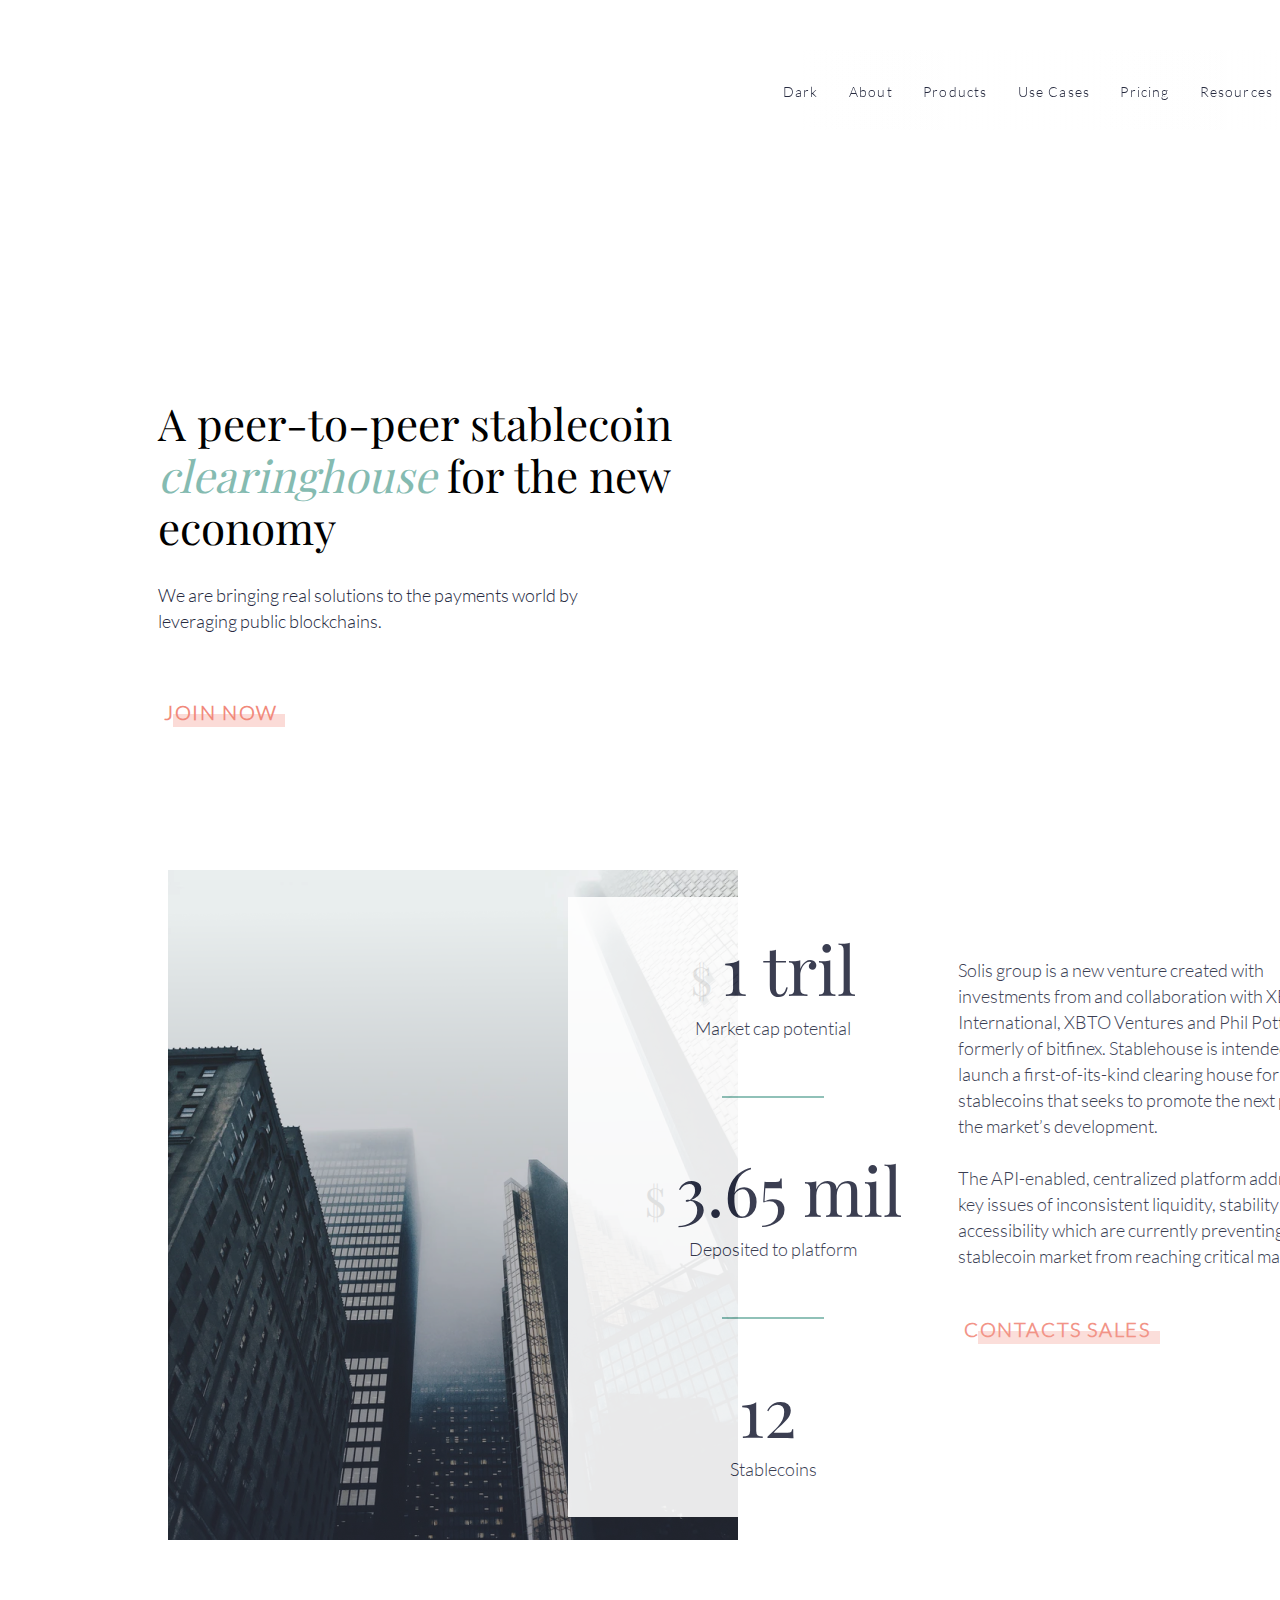
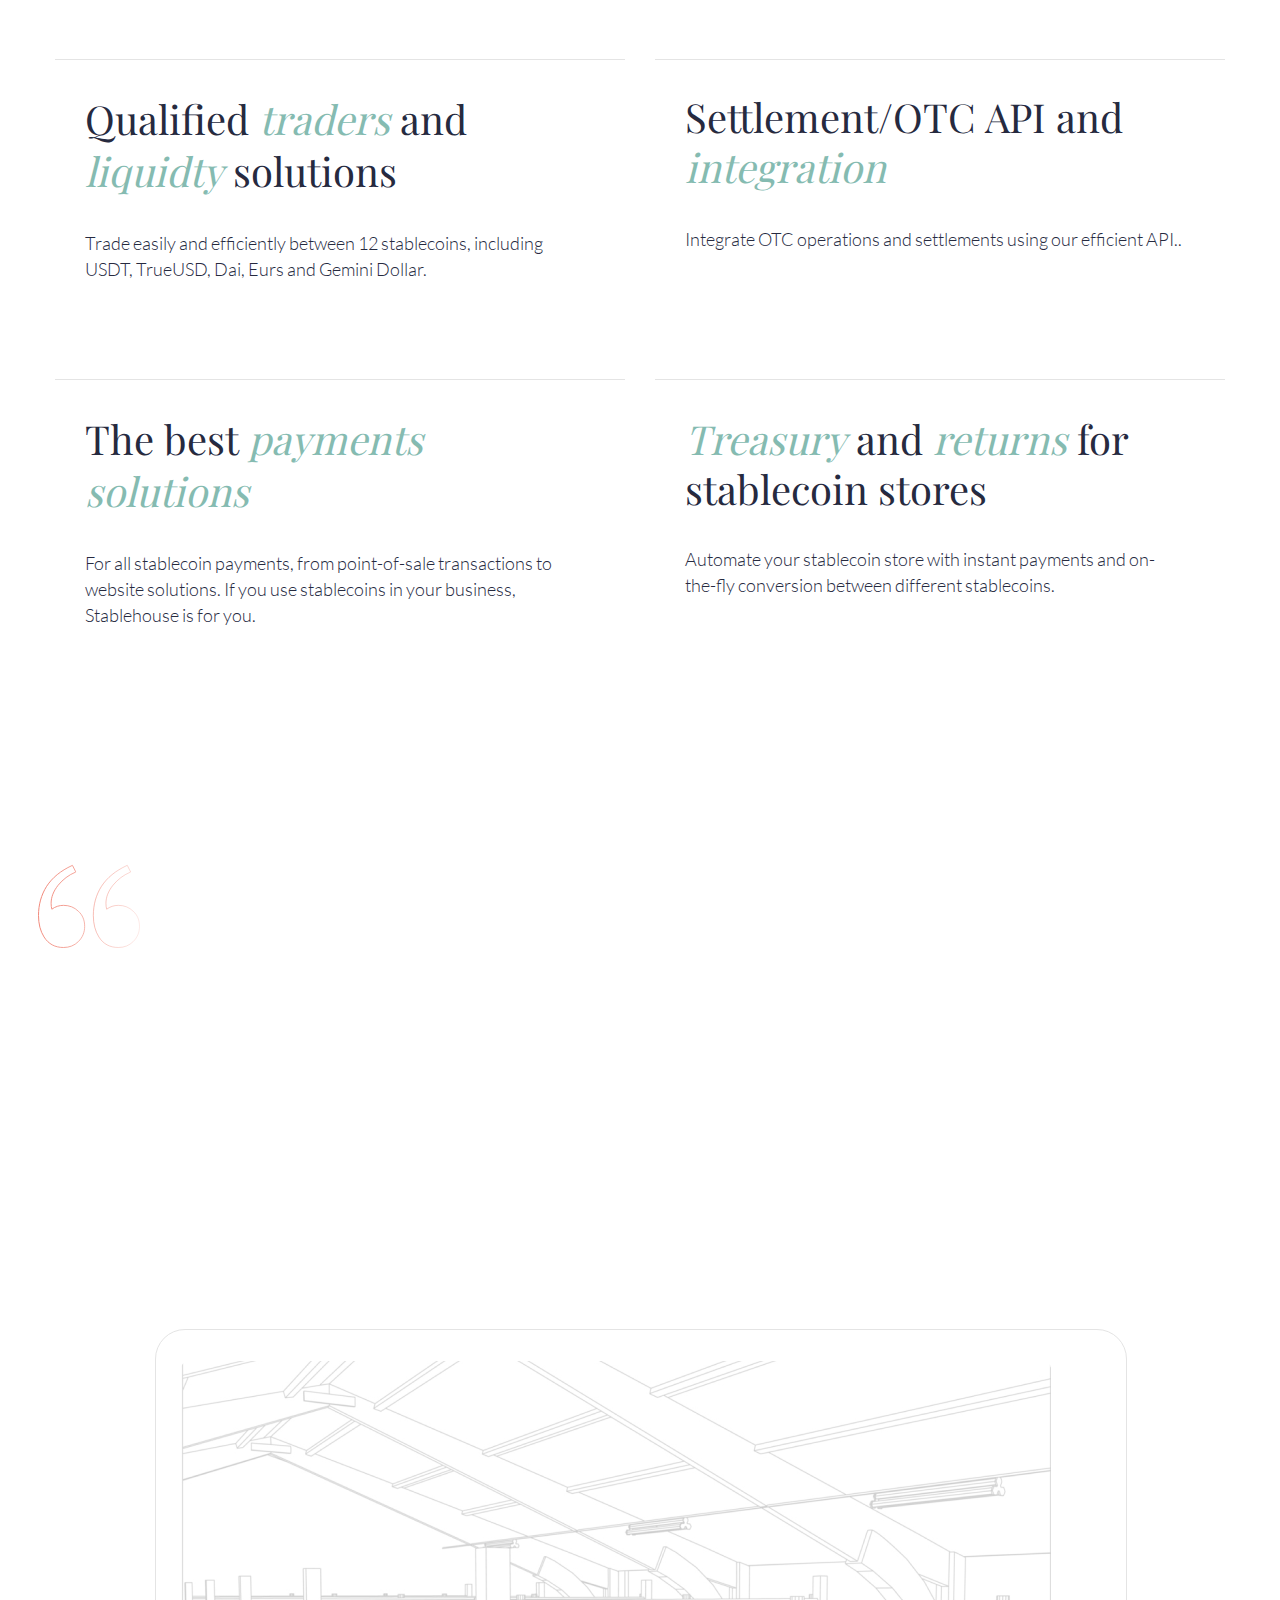
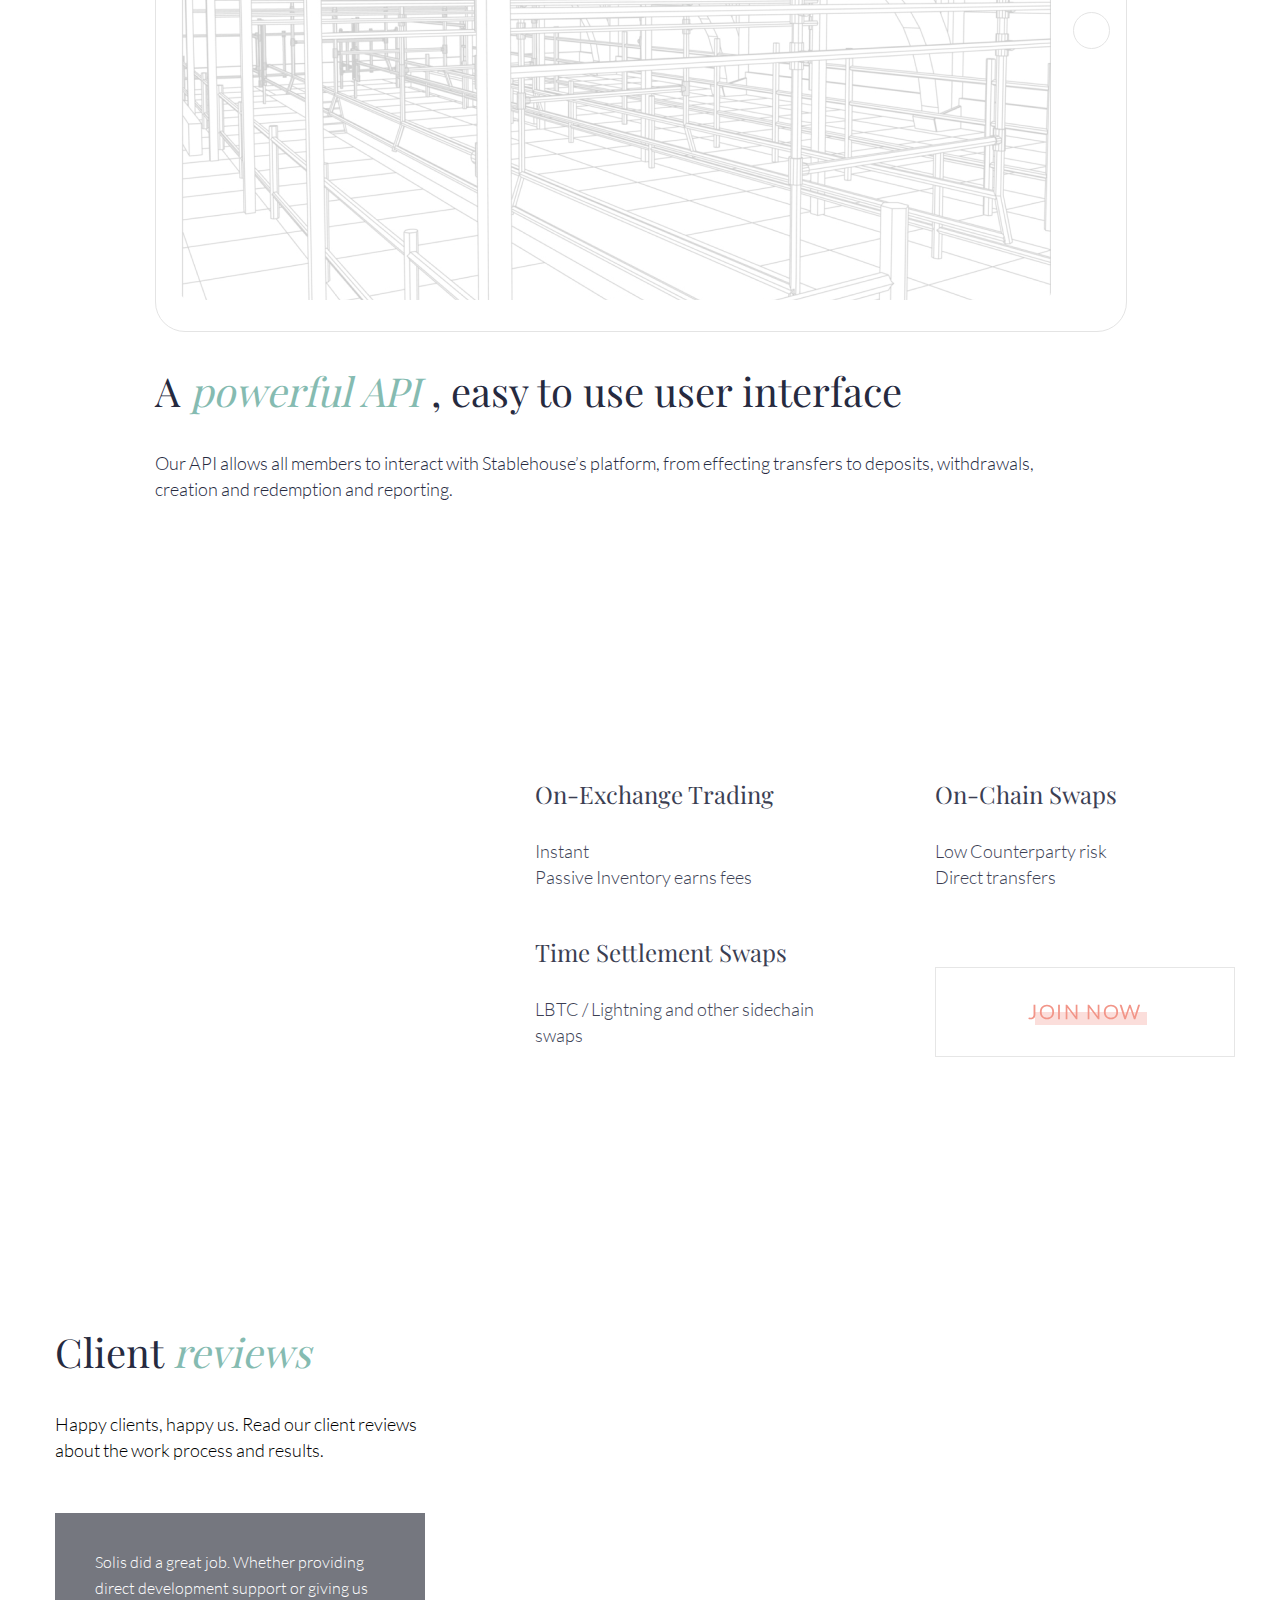
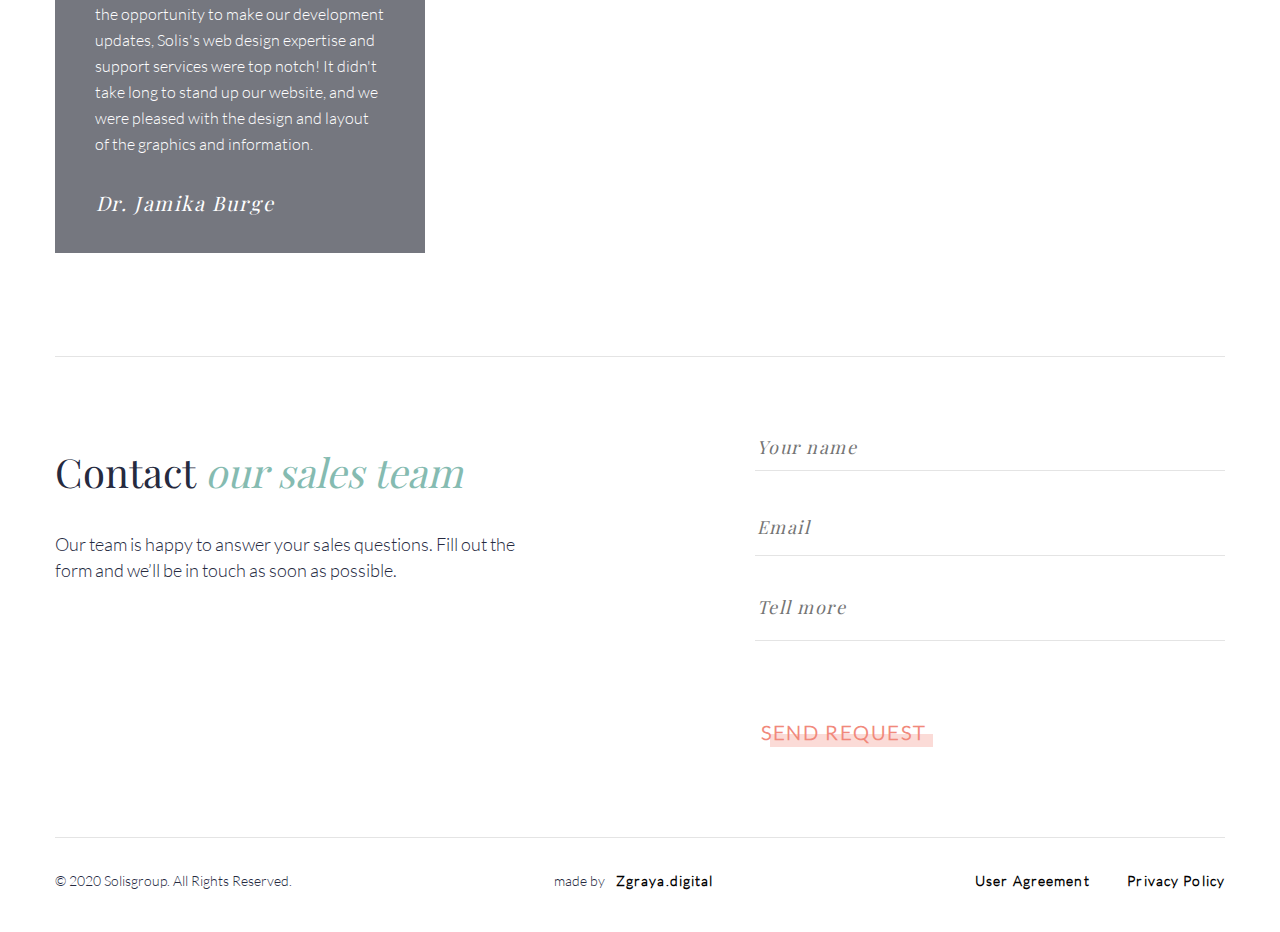
==== commit 7631ae5b: "fifth commit" ====
--- a/index.html
+++ b/index.html
@@ -7,6 +7,7 @@
     <link rel="stylesheet" href="./css/style.css">
     <link rel="canonical" href="https://www.examsvitlana.com/">
     <meta name="description" content="This is an Exam from Svitlana">
+    <meta name="alternate" href="https://www.darkexamsvitlana.com/">
     <link rel="icon" href="./assets/img/Union.svg" type="image/x-icon">
     <meta property="og:title" content="Your Page Title">
     <meta property="og:description" content="This is a description of your page.">
@@ -73,7 +74,7 @@
         </section>
         <section class="info">
             <div class="info__img">
-              <img src="./assets/img/img-1.png" alt="Image">
+              <img src="./assets/img/img-1.webp" alt="Image">
             </div>
             <div class="info__block">
               <article class="info__article">
@@ -137,7 +138,7 @@
           </section>
           <section class="video">
            <div class="video__tablet">
-            <img src="./assets/img/img-3.png" alt="img3">
+            <img src="./assets/img/img-3.webp" alt="img3">
             <div class="video__play">
               <svg width="120" height="120">
                   <use xlink:href="./assets/img/sprite.svg#play"></use>
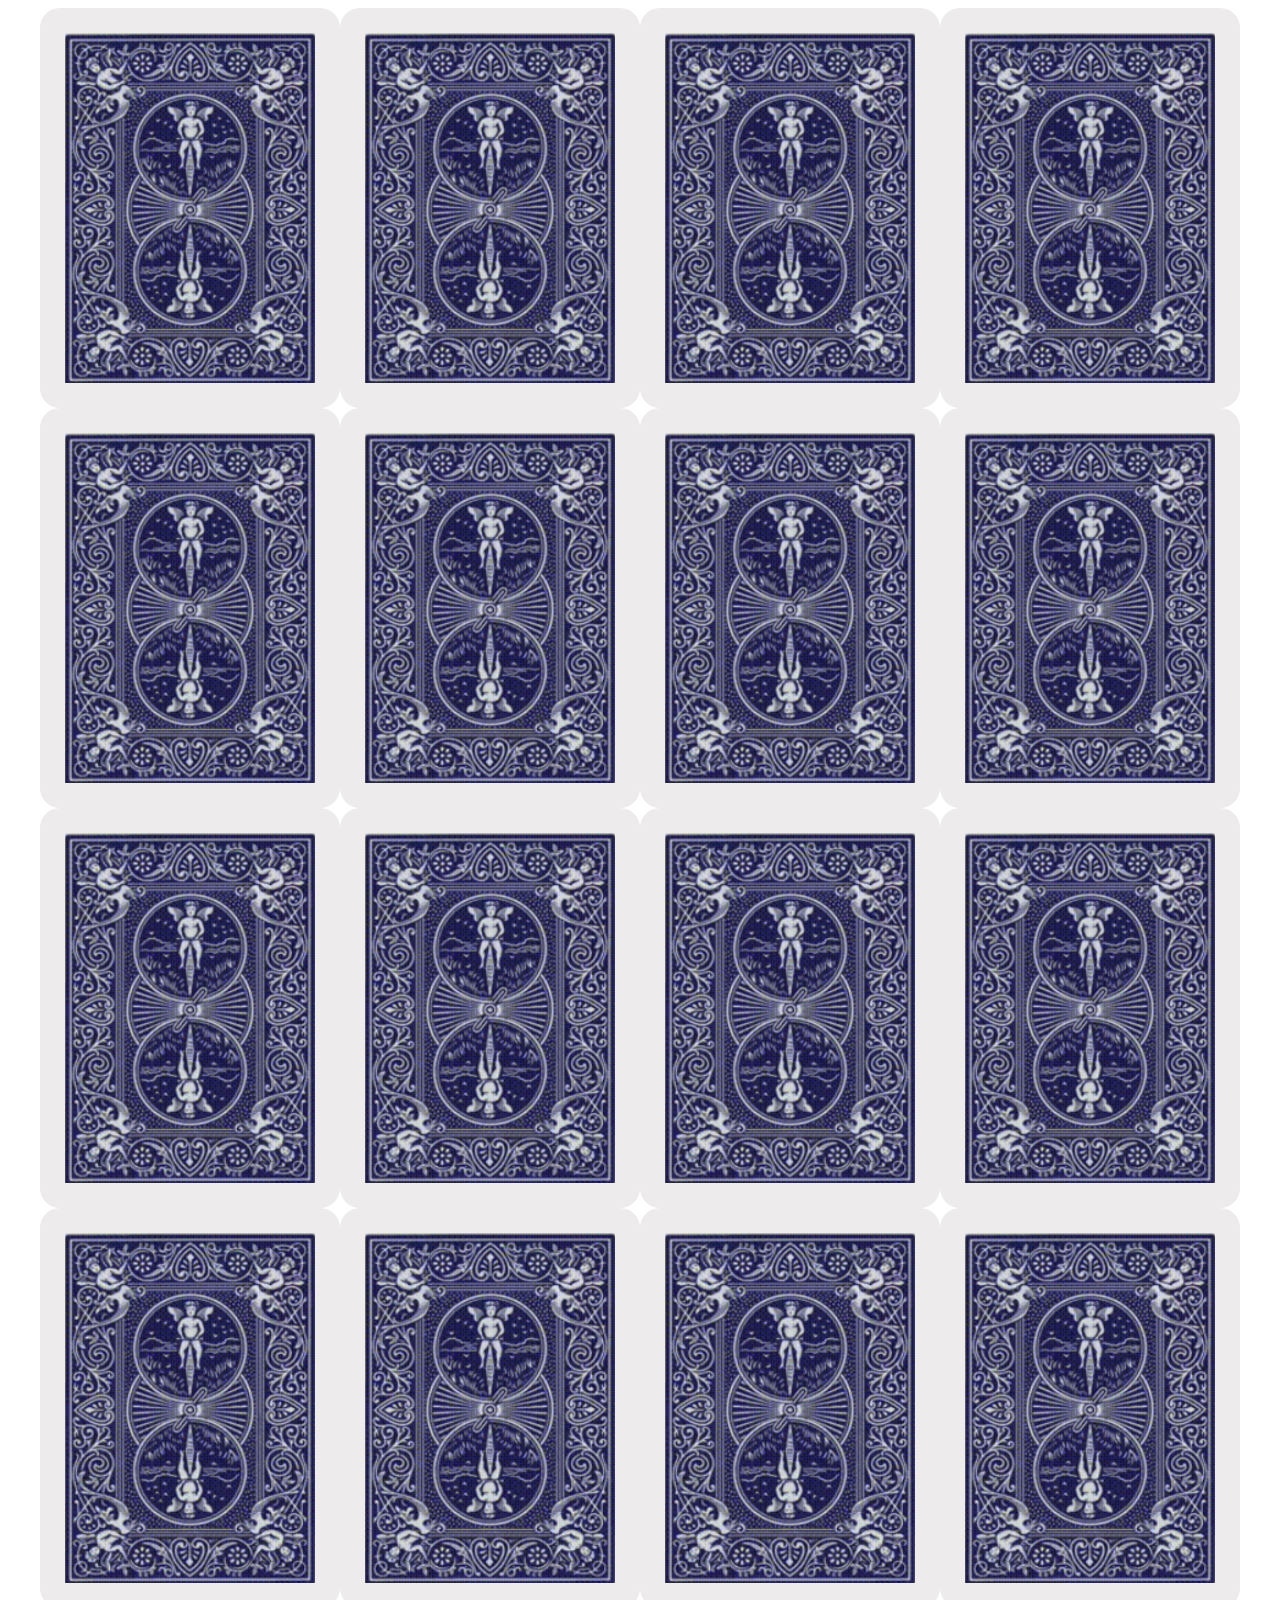
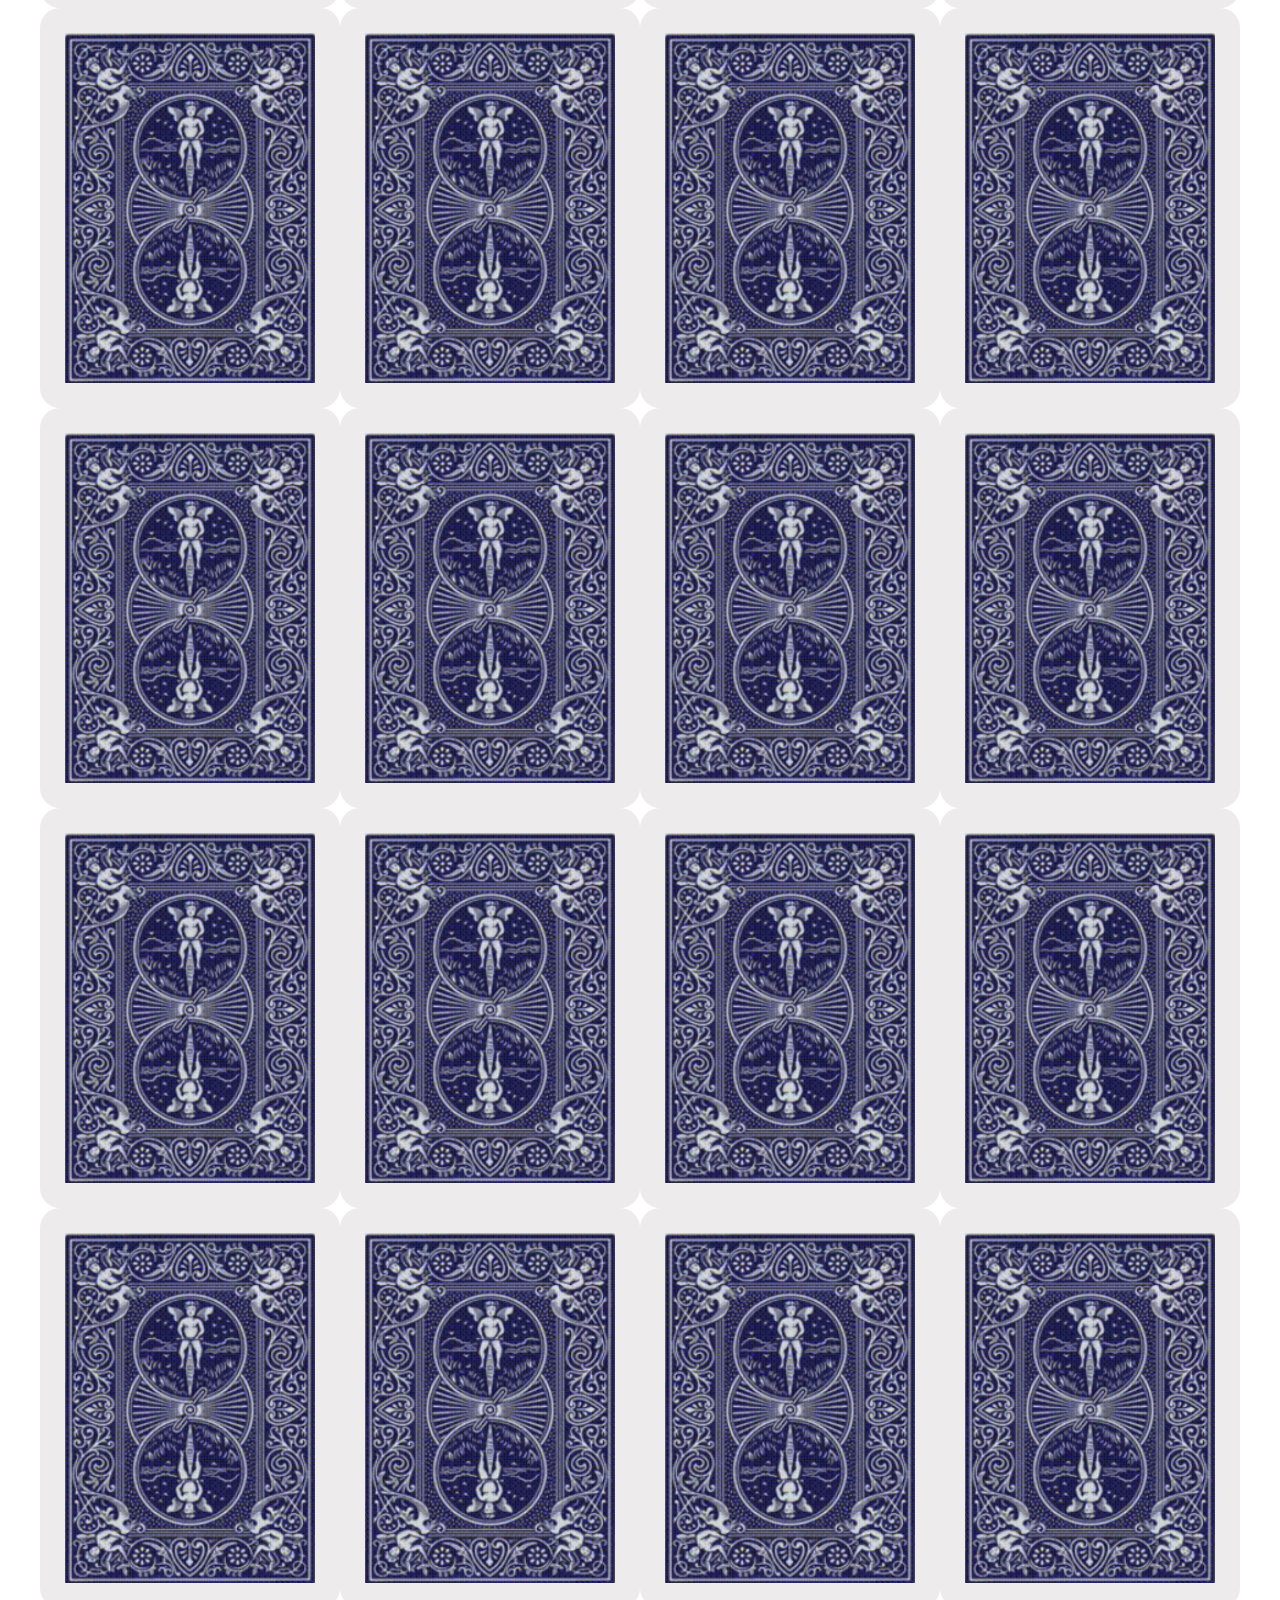
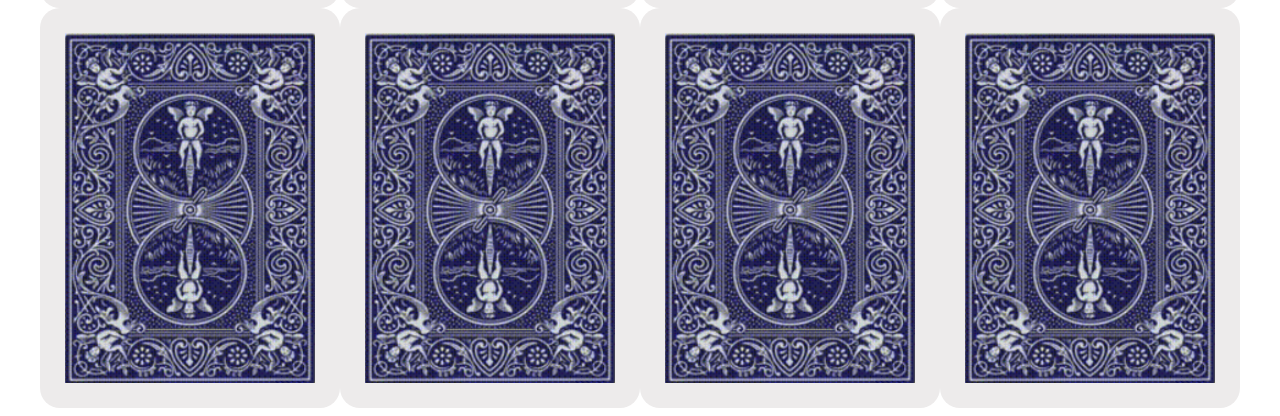
==== commit 36978108: "first commit" ====
--- a/index.html
+++ b/index.html
@@ -1,224 +1,931 @@
 <!DOCTYPE html>
-<html lang="en">
+<html lang="uk">
 <head>
     <meta charset="UTF-8">
     <meta name="viewport" content="width=device-width, initial-scale=1.0">
-    <title>EXAM</title>
+    <title>Cards</title>
     <link rel="stylesheet" href="./css/style.css">
-    <link rel="canonical" href="https://www.examsvitlana.com/">
-    <meta name="description" content="This is an Exam from Svitlana">
-    <meta name="alternate" href="https://www.darkexamsvitlana.com/">
-    <link rel="icon" href="./assets/img/Union.svg" type="image/x-icon">
-    <meta property="og:title" content="Your Page Title">
-    <meta property="og:description" content="This is a description of your page.">
-    <meta property="og:url" content="https://www.examsvitlana.com/">
-    <meta property="og:image" content="https://www.examsvitlana.com/image.jpg">
-    <meta property="og:type" content="website">
-    <meta property="og:site_name" content="Your Site Name">
-    <meta name="twitter:card" content="summary_large_image">
-    <meta name="twitter:title" content="Your Page Title">
-    <meta name="twitter:description" content="This is a description of your page.">
-    <meta name="twitter:url" content="https://www.examsvitlana.com/">
-    <meta name="twitter:image" content="https://www.examsvitlana.com/image.jpg">
-    <meta name="twitter:site" content="@yourusername">
-    <meta name="robots" content="index, follow">
-
 </head>
 <body>
-  <header class="header">
-    <div class="header__blur"></div>
-    <div class="header__container">
-        <div class="header__logo">
-          <svg width="107" height="32">
-            <use xlink:href="./assets/img/sprite.svg#logo"></use>
-        </svg>
-        </div>
-        <nav class="header__nav">
-          <input type="checkbox" class="nav__burger burger" id="nav-burger">
-          <label for="nav-burger" class="burger__img"></label>
-          <ul class="header__ul">
-              <li class="header__list">
-                  <a href="./dark.html" target="_blank" class="header__link">Dark</a>
-              </li>
-              <li class="header__list">
-                  <a href="#about" class="header__link">About</a>
-              </li>
-              <li class="header__list">
-                  <a href="#products" class="header__link">Products</a>
-              </li>
-              <li class="header__list">
-                  <a href="#use" class="header__link">Use Cases</a>
-              </li>
-              <li class="header__list">
-                  <a href="#prices" class="header__link">Pricing</a>
-              </li>
-              <li class="header__list">
-                  <a href="#resources" class="header__link">Resources</a>
-              </li>
-          </ul>
-      </nav>
-      
-    </div>
-</header>
-    <main>
-        <section class="banner">
-            <article class="banner__article" id="about">
-                <h1 class="banner__title">  A peer-to-peer stablecoin <span class="span">clearinghouse</span> for the new economy</h1>
-                <p class="banner__text">We are bringing real solutions to the payments world by leveraging public blockchains.</p>
-                <div class="btn-container">
-                  <button class="btn">JOIN NOW</button>
-                  <div class="btn__bg"></div>
+    <div class="flip-container">
+
+      <!-- Spades -->
+
+
+        <div class="flip-card">
+            <div class="flip-card-front">
+              <img src="./assets/img/back.png" alt="back-card">
+            </div>
+            <div class="flip-card-back">
+              <div class="suit-black">
+                <h2 class="suit-black__num">6</h2>
+                <img src="./assets/img/spade.svg" alt="">
+              </div>
+              <div class="suit-black__number">
+                <div class="suit-black__block">
+                <img src="./assets/img/spade.svg" alt="">
+                <img src="./assets/img/spade.svg" alt="">
+                <img src="./assets/img/spade.svg" alt="rotate">
                 </div>
-                
-            </article>
-        </section>
-        <section class="info">
-            <div class="info__img">
-              <img src="./assets/img/img-1.webp" alt="Image">
-            </div>
-            <div class="info__block">
-              <article class="info__article">
-                <div class="info__items">
-                  <div class="info__item">
-                    <h3 class="info__title"><span class="info__subtitle">$</span>1 tril</h3>
-                    <p class="info__text">Market cap potential</p>
+                <div class="suit-black__block">
+                  <img src="./assets/img/spade.svg" alt="">
+                  <img src="./assets/img/spade.svg" alt="">
+                  <img src="./assets/img/spade.svg" alt="rotate">
                   </div>
-                  <div class="info__divider"></div>
-                  <div class="info__item">
-                    <h3 class="info__title"><span class="info__subtitle">$</span>3.65 mil</h3>
-                    <p class="info__text">Deposited to platform</p>
+              </div><div class="suit-black__rotated">
+                <h2 class="suit-black__num">6</h2>
+                <img src="./assets/img/spade.svg" alt="">
+              </div>
+            </div>
+        </div>
+
+
+        <div class="flip-card">
+          <div class="flip-card-front">
+            <img src="./assets/img/back.png" alt="back-card">
+          </div>
+          <div class="flip-card-back">
+            <div class="suit-black">
+              <h2 class="suit-black__num">7</h2>
+              <img src="./assets/img/spade.svg" alt="">
+            </div>
+            <div class="suit-black__number">
+              <div class="suit-black__block">
+              <img src="./assets/img/spade.svg" alt="absolute">
+              <img src="./assets/img/spade.svg" alt="">
+              <img src="./assets/img/spade.svg" alt="">
+              <img src="./assets/img/spade.svg" alt="rotate">
+              </div>
+              <div class="suit-black__block">
+                <img src="./assets/img/spade.svg" alt="">
+                <img src="./assets/img/spade.svg" alt="">
+                <img src="./assets/img/spade.svg" alt="rotate">
+                </div>
+            </div><div class="suit-black__rotated">
+              <h2 class="suit-black__num">7</h2>
+              <img src="./assets/img/spade.svg" alt="">
+            </div>
+          </div>
+      </div>
+
+
+      <div class="flip-card">
+        <div class="flip-card-front">
+          <img src="./assets/img/back.png" alt="back-card">
+        </div>
+        <div class="flip-card-back">
+          <div class="suit-black">
+            <h2 class="suit-black__num">8</h2>
+            <img src="./assets/img/spade.svg" alt="">
+          </div>
+          <div class="suit-black__number">
+            <div class="suit-black__block">
+            <img src="./assets/img/spade.svg" alt="absolute">
+            <img src="./assets/img/spade.svg" alt="">
+            <img src="./assets/img/spade.svg" alt="">
+            <img src="./assets/img/spade.svg" alt="rotate">
+            </div>
+            <div class="suit-black__block">
+              <img src="./assets/img/spade.svg" alt="absolute-rotate">
+              <img src="./assets/img/spade.svg" alt="">
+              <img src="./assets/img/spade.svg" alt="">
+              <img src="./assets/img/spade.svg" alt="rotate">
+              </div>
+          </div><div class="suit-black__rotated">
+            <h2 class="suit-black__num">8</h2>
+            <img src="./assets/img/spade.svg" alt="">
+          </div>
+        </div>
+    </div>
+
+
+    <div class="flip-card">
+      <div class="flip-card-front">
+        <img src="./assets/img/back.png" alt="back-card">
+      </div>
+      <div class="flip-card-back">
+        <div class="suit-black">
+          <h2 class="suit-black__num">9</h2>
+          <img src="./assets/img/spade.svg" alt="">
+        </div>
+        <div class="suit-black__number">
+          <div class="suit-black__block">
+          <img src="./assets/img/spade.svg" alt="">
+          <img src="./assets/img/spade.svg" alt="">
+          <img src="./assets/img/spade.svg" alt="rotate">
+          <img src="./assets/img/spade.svg" alt="rotate">
+          </div>
+          <img src="./assets/img/spade.svg" alt="">
+          <div class="suit-black__block">
+            <img src="./assets/img/spade.svg" alt="">
+            <img src="./assets/img/spade.svg" alt="">
+            <img src="./assets/img/spade.svg" alt="rotate">
+            <img src="./assets/img/spade.svg" alt="rotate">
+            </div>
+        </div><div class="suit-black__rotated">
+          <h2 class="suit-black__num">9</h2>
+          <img src="./assets/img/spade.svg" alt="">
+        </div>
+      </div>
+  </div>
+
+
+  <div class="flip-card">
+    <div class="flip-card-front">
+      <img src="./assets/img/back.png" alt="back-card">
+    </div>
+    <div class="flip-card-back">
+      <div class="suit-black">
+        <h2 class="suit-black__num">10</h2>
+        <img src="./assets/img/spade.svg" alt="">
+      </div>
+      <div class="suit-black__number">
+        <div class="suit-black__block">
+        <img src="./assets/img/spade.svg" alt="">
+        <img src="./assets/img/spade.svg" alt="">
+        <img src="./assets/img/spade.svg" alt="rotate">
+        <img src="./assets/img/spade.svg" alt="rotate">    
+        <img src="./assets/img/spade.svg" alt="absolute-ten">
+        </div>
+        <div class="suit-black__block">
+          <img src="./assets/img/spade.svg" alt="absolute-rotate__ten">
+          <img src="./assets/img/spade.svg" alt="">
+          <img src="./assets/img/spade.svg" alt="">
+          <img src="./assets/img/spade.svg" alt="rotate">
+          <img src="./assets/img/spade.svg" alt="rotate">
+          </div>
+      </div><div class="suit-black__rotated">
+        <h2 class="suit-black__num">10</h2>
+        <img src="./assets/img/spade.svg" alt="">
+      </div>
+    </div>
+</div>
+
+
+<div class="flip-card">
+  <div class="flip-card-front">
+    <img src="./assets/img/back.png" alt="back-card">
+  </div>
+  <div class="flip-card-back">
+    <div class="suit-black">
+      <h2 class="suit-black__num">J</h2>
+      <img src="./assets/img/spade.svg" alt="">
+    </div>
+    <div class="suit-black__images">
+      <img src="./assets/img/spade-jack.png" alt="">
+    </div><div class="suit-black__rotated">
+      <h2 class="suit-black__num">J</h2>
+      <img src="./assets/img/spade.svg" alt="">
+    </div>
+  </div>
+</div>
+
+<div class="flip-card">
+  <div class="flip-card-front">
+    <img src="./assets/img/back.png" alt="back-card">
+  </div>
+  <div class="flip-card-back">
+    <div class="suit-black">
+      <h2 class="suit-black__num">Q</h2>
+      <img src="./assets/img/spade.svg" alt="">
+    </div>
+    <div class="suit-black__images">
+      <img src="./assets/img/spade-queen.png" alt="">
+    </div><div class="suit-black__rotated">
+      <h2 class="suit-black__num">Q</h2>
+      <img src="./assets/img/spade.svg" alt="">
+    </div>
+  </div>
+</div>
+
+
+
+<div class="flip-card">
+  <div class="flip-card-front">
+    <img src="./assets/img/back.png" alt="back-card">
+  </div>
+  <div class="flip-card-back">
+    <div class="suit-black">
+      <h2 class="suit-black__num">K</h2>
+      <img src="./assets/img/spade.svg" alt="">
+    </div>
+    <div class="suit-black__images">
+      <img src="./assets/img/spade-king.png" alt="">
+    </div><div class="suit-black__rotated">
+      <h2 class="suit-black__num">K</h2>
+      <img src="./assets/img/spade.svg" alt="">
+    </div>
+  </div>
+</div>
+
+
+<div class="flip-card">
+  <div class="flip-card-front">
+    <img src="./assets/img/back.png" alt="back-card">
+  </div>
+  <div class="flip-card-back">
+    <div class="suit-black">
+      <h2 class="suit-black__num">A</h2>
+      <img src="./assets/img/spade.svg" alt=""> 
+    </div>
+    <div class="suit-black__ace">
+      <img src="./assets/img/spade.svg" alt=""> 
+    </div>
+    <div class="suit-black__rotated">
+      <h2 class="suit-black__num">A</h2>
+      <img src="./assets/img/spade.svg" alt="">
+    </div>
+  </div>
+</div>
+
+<!-- Hearts -->
+
+<div class="flip-card">
+  <div class="flip-card-front">
+    <img src="./assets/img/back.png" alt="back-card">
+  </div>
+  <div class="flip-card-back">
+    <div class="suit-red">
+      <h2 class="suit-red__num">6</h2>
+      <img src="./assets/img/heart.svg" alt="">
+    </div>
+    <div class="suit-red__number">
+      <div class="suit-red__block">
+      <img src="./assets/img/heart.svg" alt="">
+      <img src="./assets/img/heart.svg" alt="">
+      <img src="./assets/img/heart.svg" alt="rotate">
+      </div>
+      <div class="suit-red__block">
+        <img src="./assets/img/heart.svg" alt="">
+        <img src="./assets/img/heart.svg" alt="">
+        <img src="./assets/img/heart.svg" alt="rotate">
+        </div>
+    </div><div class="suit-red__rotated">
+      <h2 class="suit-red__num">6</h2>
+      <img src="./assets/img/heart.svg" alt="">
+    </div>
+  </div>
+</div>
+
+
+<div class="flip-card">
+<div class="flip-card-front">
+  <img src="./assets/img/back.png" alt="back-card">
+</div>
+<div class="flip-card-back">
+  <div class="suit-red">
+    <h2 class="suit-red__num">7</h2>
+    <img src="./assets/img/heart.svg" alt="">
+  </div>
+  <div class="suit-red__number">
+    <div class="suit-red__block">
+    <img src="./assets/img/heart.svg" alt="absolute">
+    <img src="./assets/img/heart.svg" alt="">
+    <img src="./assets/img/heart.svg" alt="">
+    <img src="./assets/img/heart.svg" alt="rotate">
+    </div>
+    <div class="suit-red__block">
+      <img src="./assets/img/heart.svg" alt="">
+      <img src="./assets/img/heart.svg" alt="">
+      <img src="./assets/img/heart.svg" alt="rotate">
+      </div>
+  </div><div class="suit-red__rotated">
+    <h2 class="suit-red__num">7</h2>
+    <img src="./assets/img/heart.svg" alt="">
+  </div>
+</div>
+</div>
+
+
+<div class="flip-card">
+<div class="flip-card-front">
+<img src="./assets/img/back.png" alt="back-card">
+</div>
+<div class="flip-card-back">
+<div class="suit-red">
+  <h2 class="suit-red__num">8</h2>
+  <img src="./assets/img/heart.svg" alt="">
+</div>
+<div class="suit-red__number">
+  <div class="suit-red__block">
+  <img src="./assets/img/heart.svg" alt="absolute">
+  <img src="./assets/img/heart.svg" alt="">
+  <img src="./assets/img/heart.svg" alt="">
+  <img src="./assets/img/heart.svg" alt="rotate">
+  </div>
+  <div class="suit-red__block">
+    <img src="./assets/img/heart.svg" alt="absolute-rotate">
+    <img src="./assets/img/heart.svg" alt="">
+    <img src="./assets/img/heart.svg" alt="">
+    <img src="./assets/img/heart.svg" alt="rotate">
+    </div>
+</div><div class="suit-red__rotated">
+  <h2 class="suit-red__num">8</h2>
+  <img src="./assets/img/heart.svg" alt="">
+</div>
+</div>
+</div>
+
+
+<div class="flip-card">
+<div class="flip-card-front">
+<img src="./assets/img/back.png" alt="back-card">
+</div>
+<div class="flip-card-back">
+<div class="suit-red">
+<h2 class="suit-red__num">9</h2>
+<img src="./assets/img/heart.svg" alt="">
+</div>
+<div class="suit-red__number">
+<div class="suit-red__block">
+<img src="./assets/img/heart.svg" alt="">
+<img src="./assets/img/heart.svg" alt="">
+<img src="./assets/img/heart.svg" alt="rotate">
+<img src="./assets/img/heart.svg" alt="rotate">
+</div>
+<img src="./assets/img/heart.svg" alt="">
+<div class="suit-red__block">
+  <img src="./assets/img/heart.svg" alt="">
+  <img src="./assets/img/heart.svg" alt="">
+  <img src="./assets/img/heart.svg" alt="rotate">
+  <img src="./assets/img/heart.svg" alt="rotate">
+  </div>
+</div><div class="suit-red__rotated">
+<h2 class="suit-red__num">9</h2>
+<img src="./assets/img/heart.svg" alt="">
+</div>
+</div>
+</div>
+
+
+<div class="flip-card">
+<div class="flip-card-front">
+<img src="./assets/img/back.png" alt="back-card">
+</div>
+<div class="flip-card-back">
+<div class="suit-red">
+<h2 class="suit-red__num">10</h2>
+<img src="./assets/img/heart.svg" alt="">
+</div>
+<div class="suit-red__number">
+<div class="suit-red__block">
+<img src="./assets/img/heart.svg" alt="">
+<img src="./assets/img/heart.svg" alt="">
+<img src="./assets/img/heart.svg" alt="rotate">
+<img src="./assets/img/heart.svg" alt="rotate">    
+<img src="./assets/img/heart.svg" alt="absolute-ten">
+</div>
+<div class="suit-red__block">
+<img src="./assets/img/heart.svg" alt="absolute-rotate__ten">
+<img src="./assets/img/heart.svg" alt="">
+<img src="./assets/img/heart.svg" alt="">
+<img src="./assets/img/heart.svg" alt="rotate">
+<img src="./assets/img/heart.svg" alt="rotate">
+</div>
+</div><div class="suit-red__rotated">
+<h2 class="suit-red__num">10</h2>
+<img src="./assets/img/heart.svg" alt="">
+</div>
+</div>
+</div>
+
+
+<div class="flip-card">
+<div class="flip-card-front">
+<img src="./assets/img/back.png" alt="back-card">
+</div>
+<div class="flip-card-back">
+<div class="suit-red">
+<h2 class="suit-red__num">J</h2>
+<img src="./assets/img/heart.svg" alt="">
+</div>
+<div class="suit-red__images">
+<img src="./assets/img/heart-jack.png" alt="">
+</div><div class="suit-red__rotated">
+<h2 class="suit-red__num">J</h2>
+<img src="./assets/img/heart.svg" alt="">
+</div>
+</div>
+</div>
+
+<div class="flip-card">
+<div class="flip-card-front">
+<img src="./assets/img/back.png" alt="back-card">
+</div>
+<div class="flip-card-back">
+<div class="suit-red">
+<h2 class="suit-red__num">Q</h2>
+<img src="./assets/img/heart.svg" alt="">
+</div>
+<div class="suit-red__images">
+<img src="./assets/img/heart-queen.png" alt="">
+</div><div class="suit-red__rotated">
+<h2 class="suit-red__num">Q</h2>
+<img src="./assets/img/heart.svg" alt="">
+</div>
+</div>
+</div>
+
+
+
+<div class="flip-card">
+<div class="flip-card-front">
+<img src="./assets/img/back.png" alt="back-card">
+</div>
+<div class="flip-card-back">
+<div class="suit-red">
+<h2 class="suit-red__num">K</h2>
+<img src="./assets/img/heart.svg" alt="">
+</div>
+<div class="suit-red__images">
+<img src="./assets/img/heart-king.png" alt="">
+</div><div class="suit-red__rotated">
+<h2 class="suit-red__num">K</h2>
+<img src="./assets/img/heart.svg" alt="">
+</div>
+</div>
+</div>
+
+
+<div class="flip-card">
+<div class="flip-card-front">
+<img src="./assets/img/back.png" alt="back-card">
+</div>
+<div class="flip-card-back">
+<div class="suit-red">
+<h2 class="suit-red__num">A</h2>
+<img src="./assets/img/heart.svg" alt=""> 
+</div>
+<div class="suit-red__ace">
+<img src="./assets/img/heart.svg" alt=""> 
+</div>
+<div class="suit-black__rotated">
+<h2 class="suit-red__num">A</h2>
+<img src="./assets/img/heart.svg" alt="">
+</div>
+</div>
+</div>
+
+
+
+
+
+<!-- Club -->
+
+
+<div class="flip-card">
+            <div class="flip-card-front">
+              <img src="./assets/img/back.png" alt="back-card">
+            </div>
+            <div class="flip-card-back">
+              <div class="suit-black">
+                <h2 class="suit-black__num">6</h2>
+                <img src="./assets/img/club.svg" alt="">
+              </div>
+              <div class="suit-black__number">
+                <div class="suit-black__block">
+                <img src="./assets/img/club.svg" alt="">
+                <img src="./assets/img/club.svg" alt="">
+                <img src="./assets/img/club.svg" alt="rotate">
+                </div>
+                <div class="suit-black__block">
+                  <img src="./assets/img/club.svg" alt="">
+                  <img src="./assets/img/club.svg" alt="">
+                  <img src="./assets/img/club.svg" alt="rotate">
                   </div>
-                  <div class="info__divider"></div>
-                  <div class="info__item">
-                    <h3 class="info__title">12</h3>
-                    <p class="info__text">Stablecoins</p>
-                  </div>
+              </div><div class="suit-black__rotated">
+                <h2 class="suit-black__num">6</h2>
+                <img src="./assets/img/club.svg" alt="">
+              </div>
+            </div>
+        </div>
+
+
+        <div class="flip-card">
+          <div class="flip-card-front">
+            <img src="./assets/img/back.png" alt="back-card">
+          </div>
+          <div class="flip-card-back">
+            <div class="suit-black">
+              <h2 class="suit-black__num">7</h2>
+              <img src="./assets/img/club.svg" alt="">
+            </div>
+            <div class="suit-black__number">
+              <div class="suit-black__block">
+              <img src="./assets/img/club.svg" alt="absolute">
+              <img src="./assets/img/club.svg" alt="">
+              <img src="./assets/img/club.svg" alt="">
+              <img src="./assets/img/club.svg" alt="rotate">
+              </div>
+              <div class="suit-black__block">
+                <img src="./assets/img/club.svg" alt="">
+                <img src="./assets/img/club.svg" alt="">
+                <img src="./assets/img/club.svg" alt="rotate">
                 </div>
-                <div class="info__block">
-                  <p class="info__text">Solis group is a new venture created with investments from and collaboration with XBTO International, XBTO Ventures and Phil Potter, formerly of bitfinex. Stablehouse is intended to launch a first-of-its-kind clearing house for stablecoins that seeks to promote the next phase of the market’s development. 
-                    <br><br>
-                    The API-enabled, centralized platform addresses the key issues of inconsistent liquidity, stability and accessibility which are currently preventing the stablecoin market from reaching critical mass.
-                  </p>
-                  <div class="btn-container">
-                    <button class="btn">CONTACTS SALES</button>
-                    <div class="btn__bg"></div>
-                  </div>
-                </div>
-              </article>
-            </div>
-          </section>
-          <section class="benefits" id="products">
-                <article class="benefits__article">
-                    <h2 class="benefits__title">Qualified <span class="span">traders</span> and <span class="span">liquidty</span> solutions
-                    </h2>
-                    <p class="benefits__text">Trade easily and efficiently between 12 stablecoins, including USDT, TrueUSD, Dai, Eurs and Gemini Dollar.</p>
-                </article>
-                <article class="benefits__article">
-                    <h2 class="benefits__title">Settlement/OTC API and <span class="span">integration</span>
-                    </h2>
-                    <p class="benefits__text">Integrate OTC operations and settlements using our efficient API..</p>
-                </article>
-                <article class="benefits__article">
-                    <h2 class="benefits__title">The best <span class="span"> payments   solutions </span>
-                    </h2>
-                    <p class="benefits__text">For all stablecoin payments, from point-of-sale transactions to website solutions. If you use stablecoins in your business, Stablehouse is for you.</p>
-                </article>
-                <article class="benefits__article">
-                    <h2 class="benefits__title"><span class="span">Treasury</span> and <span class="span">returns</span> for stablecoin stores
-                    </h2>
-                    <p class="benefits__text">Automate your stablecoin store with instant payments and on-the-fly conversion between different stablecoins.</p>
-                </article>
-          </section>
-          <section class="quote">
-            <article class="quote__article">
-                 <img src="./assets/img/quote-icon.svg" alt="icon" class="quote__icon">
-                <p class="quote__text">Solis Group serves as a liquidity nexus that gives stablecoin issuers, holders and exchanges certainty over access and liquidity</p>
-                <p class="quote__author">Lennon Burnett, Solis Group CEO</p>
-            </article>
-          </section>
-          <section class="video">
-           <div class="video__tablet">
-            <img src="./assets/img/img-3.webp" alt="img3">
-            <div class="video__play">
-              <svg width="120" height="120">
-                  <use xlink:href="./assets/img/sprite.svg#play"></use>
-              </svg>
+            </div><div class="suit-black__rotated">
+              <h2 class="suit-black__num">7</h2>
+              <img src="./assets/img/club.svg" alt="">
+            </div>
+          </div>
+      </div>
+
+
+      <div class="flip-card">
+        <div class="flip-card-front">
+          <img src="./assets/img/back.png" alt="back-card">
+        </div>
+        <div class="flip-card-back">
+          <div class="suit-black">
+            <h2 class="suit-black__num">8</h2>
+            <img src="./assets/img/club.svg" alt="">
+          </div>
+          <div class="suit-black__number">
+            <div class="suit-black__block">
+            <img src="./assets/img/club.svg" alt="absolute">
+            <img src="./assets/img/club.svg" alt="">
+            <img src="./assets/img/club.svg" alt="">
+            <img src="./assets/img/club.svg" alt="rotate">
+            </div>
+            <div class="suit-black__block">
+              <img src="./assets/img/club.svg" alt="absolute-rotate">
+              <img src="./assets/img/club.svg" alt="">
+              <img src="./assets/img/club.svg" alt="">
+              <img src="./assets/img/club.svg" alt="rotate">
               </div>
-            <div class="circle"></div>
-           </div>
-           <article class="video__article">
-            <h2 class="video__title">A <span class="span">powerful API</span> , easy to use user interface</h2>
-            <p class="video__text">Our API allows all members to interact with Stablehouse’s platform, from effecting transfers to deposits, withdrawals, creation and redemption and reporting.</p>
-           </article>
-          </section>
-          <section class="promises" id="use">
-            <div class="promises__block"></div>
-            <div class="promises__block">
-                <article class="promises__article">
-                    <div class="promises__items">
-                    <div class="promises__item">
-                        <h2 class="promises__title">On-Exchange Trading</h2>
-                        <p class="promises__text">Instant <br>
-                            Passive Inventory earns fees</p>
-                    </div>
-                    <div class="promises__item">
-                        <h2 class="promises__title">On-Chain Swaps</h2>
-                        <p class="promises__text">Low Counterparty risk <br>
-                          Direct transfers</p>
-                    </div>
-                    <div class="promises__item">
-                        <h2 class="promises__title">Time Settlement Swaps</h2>
-                        <p class="promises__text">LBTC / Lightning and other sidechain swaps</p>
-                    </div>
-                    <div class="btn-container">
-                      <button class="btn">JOIN NOW</button>
-                      <div class="btn__bg"></div>
-                    </div>
-                    </div>
-                </article>
-            </div>
-          </section>
-          <section class="reviews" id="prices">
-            <h2 class="reviews__title">Client  <span class="span">reviews</span></h2>
-            <h3 class="reviews__subtitle">Happy clients, happy us. Read our client reviews about the work process and results.</h3>
-            <div class="reviews__cards">
-                <article class="reviews__article">
-                    <p class="reviews__text">Solis did a great job. Whether providing direct development support or giving us the opportunity to make our development updates, Solis's web design expertise and support services were top notch! It didn't take long to stand up our website, and we were pleased with the design and layout of the graphics and information. </p>
-                    <p class="reviews__p">Dr. Jamika Burge</p>
-                </article>
-                <article class="reviews__article">
-                    <p class="reviews__text">Solis is a cutting edge company and knows the importance of excellence. Having been in business for 21 years, I know when I’ve found a competent professional and more importantly a company with integrity. I highly recommend this company and am available for further reference if needed. </p>
-                    <p class="reviews__p">Evie-Rose Prosse</p>
-                </article>
-                <article class="reviews__article">
-                    <p class="reviews__text">I can’t say enough about how knowledgeable Toinette Rorie is in the area of Web Development. She indeed is a developer and can build a site from scratch. She understands functionality and is great at constructing a site that is robust and fully functioning.  </p>
-                    <p class="reviews__p">Elvis Mooney</p>
-                </article>            </div>
-          </section>
-          <section class="contacts" id="resources">
-            <article class="contacts__article">
-                <h2 class="contacts__title">Contact  <span class="span">our sales team</span></h2>
-                <p class="contacts__text">Our team is happy to answer your sales questions. -Fill out the form and we’ll be in touch as soon as possible.</p>
-            </article>
-            <form class="form">
-                <input type="text" required placeholder="Your name" id="name" class="input">
-              <div class="form__divider"></div>
-                <input type="email" required placeholder="Email" id="mail" class="input">
-                <div class="form__divider"></div>
-                <input type="text" required placeholder="Tell more" id="more" class="input">
-                <div class="form__divider"></div>
-                <div class="btn-container">
-                  <button class="btn">SEND REQUEST</button>
-                  <div class="btn__bg"></div>
-                </div>
-            </form>
-          </section>
-    </main>
-    <footer class="footer">
-      <div><p class="footer__text">© 2020 Solisgroup. All Rights Reserved.</p></div>
-      <div><p class="footer__text">made by </p> <p class="footer__p"> Zgraya.digital</p></div>
-      <div><p class="footer__p">User Agreement  </p> <p class="footer__p">Privacy Policy</p></div>
-    </footer>
+          </div><div class="suit-black__rotated">
+            <h2 class="suit-black__num">8</h2>
+            <img src="./assets/img/club.svg" alt="">
+          </div>
+        </div>
+    </div>
+
+
+    <div class="flip-card">
+      <div class="flip-card-front">
+        <img src="./assets/img/back.png" alt="back-card">
+      </div>
+      <div class="flip-card-back">
+        <div class="suit-black">
+          <h2 class="suit-black__num">9</h2>
+          <img src="./assets/img/club.svg" alt="">
+        </div>
+        <div class="suit-black__number">
+          <div class="suit-black__block">
+          <img src="./assets/img/club.svg" alt="">
+          <img src="./assets/img/club.svg" alt="">
+          <img src="./assets/img/club.svg" alt="rotate">
+          <img src="./assets/img/club.svg" alt="rotate">
+          </div>
+          <img src="./assets/img/spade.svg" alt="">
+          <div class="suit-black__block">
+            <img src="./assets/img/club.svg" alt="">
+            <img src="./assets/img/club.svg" alt="">
+            <img src="./assets/img/club.svg" alt="rotate">
+            <img src="./assets/img/club.svg" alt="rotate">
+            </div>
+        </div><div class="suit-black__rotated">
+          <h2 class="suit-black__num">9</h2>
+          <img src="./assets/img/club.svg" alt="">
+        </div>
+      </div>
+  </div>
+
+
+  <div class="flip-card">
+    <div class="flip-card-front">
+      <img src="./assets/img/back.png" alt="back-card">
+    </div>
+    <div class="flip-card-back">
+      <div class="suit-black">
+        <h2 class="suit-black__num">10</h2>
+        <img src="./assets/img/club.svg" alt="">
+      </div>
+      <div class="suit-black__number">
+        <div class="suit-black__block">
+        <img src="./assets/img/club.svg" alt="">
+        <img src="./assets/img/club.svg" alt="">
+        <img src="./assets/img/club.svg" alt="rotate">
+        <img src="./assets/img/club.svg" alt="rotate">    
+        <img src="./assets/img/club.svg" alt="absolute-ten">
+        </div>
+        <div class="suit-black__block">
+          <img src="./assets/img/club.svg" alt="absolute-rotate__ten">
+          <img src="./assets/img/club.svg" alt="">
+          <img src="./assets/img/club.svg" alt="">
+          <img src="./assets/img/club.svg" alt="rotate">
+          <img src="./assets/img/club.svg" alt="rotate">
+          </div>
+      </div><div class="suit-black__rotated">
+        <h2 class="suit-black__num">10</h2>
+        <img src="./assets/img/club.svg" alt="">
+      </div>
+    </div>
+</div>
+
+
+<div class="flip-card">
+  <div class="flip-card-front">
+    <img src="./assets/img/back.png" alt="back-card">
+  </div>
+  <div class="flip-card-back">
+    <div class="suit-black">
+      <h2 class="suit-black__num">J</h2>
+      <img src="./assets/img/club.svg" alt="">
+    </div>
+    <div class="suit-black__images">
+      <img src="./assets/img/club-jack.png" alt="">
+    </div><div class="suit-black__rotated">
+      <h2 class="suit-black__num">J</h2>
+      <img src="./assets/img/club.svg" alt="">
+    </div>
+  </div>
+</div>
+
+<div class="flip-card">
+  <div class="flip-card-front">
+    <img src="./assets/img/back.png" alt="back-card">
+  </div>
+  <div class="flip-card-back">
+    <div class="suit-black">
+      <h2 class="suit-black__num">Q</h2>
+      <img src="./assets/img/club.svg" alt="">
+    </div>
+    <div class="suit-black__images">
+      <img src="./assets/img/club-queen.png" alt="">
+    </div><div class="suit-black__rotated">
+      <h2 class="suit-black__num">Q</h2>
+      <img src="./assets/img/club.svg" alt="">
+    </div>
+  </div>
+</div>
+
+
+
+<div class="flip-card">
+  <div class="flip-card-front">
+    <img src="./assets/img/back.png" alt="back-card">
+  </div>
+  <div class="flip-card-back">
+    <div class="suit-black">
+      <h2 class="suit-black__num">K</h2>
+      <img src="./assets/img/club.svg" alt="">
+    </div>
+    <div class="suit-black__images">
+      <img src="./assets/img/club-king.png" alt="">
+    </div><div class="suit-black__rotated">
+      <h2 class="suit-black__num">K</h2>
+      <img src="./assets/img/club.svg" alt="">
+    </div>
+  </div>
+</div>
+
+
+<div class="flip-card">
+  <div class="flip-card-front">
+    <img src="./assets/img/back.png" alt="back-card">
+  </div>
+  <div class="flip-card-back">
+    <div class="suit-black">
+      <h2 class="suit-black__num">A</h2>
+      <img src="./assets/img/club.svg" alt=""> 
+    </div>
+    <div class="suit-black__ace">
+      <img src="./assets/img/club.svg" alt=""> 
+    </div>
+    <div class="suit-black__rotated">
+      <h2 class="suit-black__num">A</h2>
+      <img src="./assets/img/club.svg" alt="">
+    </div>
+  </div>
+</div>
+
+
+<!-- Diamond -->
+<div class="flip-card">
+  <div class="flip-card-front">
+    <img src="./assets/img/back.png" alt="back-card">
+  </div>
+  <div class="flip-card-back">
+    <div class="suit-red">
+      <h2 class="suit-red__num">6</h2>
+      <img src="./assets/img/diamond.svg" alt="">
+    </div>
+    <div class="suit-red__number">
+      <div class="suit-red__block">
+      <img src="./assets/img/diamond.svg" alt="">
+      <img src="./assets/img/diamond.svg" alt="">
+      <img src="./assets/img/diamond.svg" alt="rotate">
+      </div>
+      <div class="suit-red__block">
+        <img src="./assets/img/diamond.svg" alt="">
+        <img src="./assets/img/diamond.svg" alt="">
+        <img src="./assets/img/diamond.svg" alt="rotate">
+        </div>
+    </div><div class="suit-red__rotated">
+      <h2 class="suit-red__num">6</h2>
+      <img src="./assets/img/diamond.svg" alt="">
+    </div>
+  </div>
+</div>
+
+
+<div class="flip-card">
+<div class="flip-card-front">
+  <img src="./assets/img/back.png" alt="back-card">
+</div>
+<div class="flip-card-back">
+  <div class="suit-red">
+    <h2 class="suit-red__num">7</h2>
+    <img src="./assets/img/diamond.svg" alt="">
+  </div>
+  <div class="suit-red__number">
+    <div class="suit-red__block">
+    <img src="./assets/img/diamond.svg" alt="absolute">
+    <img src="./assets/img/diamond.svg" alt="">
+    <img src="./assets/img/diamond.svg" alt="">
+    <img src="./assets/img/diamond.svg" alt="rotate">
+    </div>
+    <div class="suit-red__block">
+      <img src="./assets/img/diamond.svg" alt="">
+      <img src="./assets/img/diamond.svg" alt="">
+      <img src="./assets/img/diamond.svg" alt="rotate">
+      </div>
+  </div><div class="suit-red__rotated">
+    <h2 class="suit-red__num">7</h2>
+    <img src="./assets/img/diamond.svg" alt="">
+  </div>
+</div>
+</div>
+
+
+<div class="flip-card">
+<div class="flip-card-front">
+<img src="./assets/img/back.png" alt="back-card">
+</div>
+<div class="flip-card-back">
+<div class="suit-red">
+  <h2 class="suit-red__num">8</h2>
+  <img src="./assets/img/diamond.svg" alt="">
+</div>
+<div class="suit-red__number">
+  <div class="suit-red__block">
+  <img src="./assets/img/diamond.svg" alt="absolute">
+  <img src="./assets/img/diamond.svg" alt="">
+  <img src="./assets/img/diamond.svg" alt="">
+  <img src="./assets/img/diamond.svg" alt="rotate">
+  </div>
+  <div class="suit-red__block">
+    <img src="./assets/img/diamond.svg" alt="absolute-rotate">
+    <img src="./assets/img/diamond.svg" alt="">
+    <img src="./assets/img/diamond.svg" alt="">
+    <img src="./assets/img/diamond.svg" alt="rotate">
+    </div>
+</div><div class="suit-red__rotated">
+  <h2 class="suit-red__num">8</h2>
+  <img src="./assets/img/diamond.svg" alt="">
+</div>
+</div>
+</div>
+
+
+<div class="flip-card">
+<div class="flip-card-front">
+<img src="./assets/img/back.png" alt="back-card">
+</div>
+<div class="flip-card-back">
+<div class="suit-red">
+<h2 class="suit-red__num">9</h2>
+<img src="./assets/img/diamond.svg" alt="">
+</div>
+<div class="suit-red__number">
+<div class="suit-red__block">
+<img src="./assets/img/diamond.svg" alt="">
+<img src="./assets/img/diamond.svg" alt="">
+<img src="./assets/img/diamond.svg" alt="rotate">
+<img src="./assets/img/diamond.svg" alt="rotate">
+</div>
+<img src="./assets/img/diamond.svg" alt="">
+<div class="suit-red__block">
+  <img src="./assets/img/diamond.svg" alt="">
+  <img src="./assets/img/diamond.svg" alt="">
+  <img src="./assets/img/diamond.svg" alt="rotate">
+  <img src="./assets/img/diamond.svg" alt="rotate">
+  </div>
+</div><div class="suit-red__rotated">
+<h2 class="suit-red__num">9</h2>
+<img src="./assets/img/diamond.svg" alt="">
+</div>
+</div>
+</div>
+
+
+<div class="flip-card">
+<div class="flip-card-front">
+<img src="./assets/img/back.png" alt="back-card">
+</div>
+<div class="flip-card-back">
+<div class="suit-red">
+<h2 class="suit-red__num">10</h2>
+<img src="./assets/img/diamond.svg" alt="">
+</div>
+<div class="suit-red__number">
+<div class="suit-red__block">
+<img src="./assets/img/diamond.svg" alt="">
+<img src="./assets/img/diamond.svg" alt="">
+<img src="./assets/img/diamond.svg" alt="rotate">
+<img src="./assets/img/diamond.svg" alt="rotate">    
+<img src="./assets/img/diamond.svg" alt="absolute-ten">
+</div>
+<div class="suit-red__block">
+<img src="./assets/img/diamond.svg" alt="absolute-rotate__ten">
+<img src="./assets/img/diamond.svg" alt="">
+<img src="./assets/img/diamond.svg" alt="">
+<img src="./assets/img/diamond.svg" alt="rotate">
+<img src="./assets/img/diamond.svg" alt="rotate">
+</div>
+</div><div class="suit-red__rotated">
+<h2 class="suit-red__num">10</h2>
+<img src="./assets/img/diamond.svg" alt="">
+</div>
+</div>
+</div>
+
+
+<div class="flip-card">
+<div class="flip-card-front">
+<img src="./assets/img/back.png" alt="back-card">
+</div>
+<div class="flip-card-back">
+<div class="suit-red">
+<h2 class="suit-red__num">J</h2>
+<img src="./assets/img/diamond.svg" alt="">
+</div>
+<div class="suit-red__images">
+<img src="./assets/img/diamond-jack.png" alt="">
+</div><div class="suit-red__rotated">
+<h2 class="suit-red__num">J</h2>
+<img src="./assets/img/diamond.svg" alt="">
+</div>
+</div>
+</div>
+
+<div class="flip-card">
+<div class="flip-card-front">
+<img src="./assets/img/back.png" alt="back-card">
+</div>
+<div class="flip-card-back">
+<div class="suit-red">
+<h2 class="suit-red__num">Q</h2>
+<img src="./assets/img/diamond.svg" alt="">
+</div>
+<div class="suit-red__images">
+<img src="./assets/img/diamond-queen.png" alt="">
+</div><div class="suit-red__rotated">
+<h2 class="suit-red__num">Q</h2>
+<img src="./assets/img/diamond.svg" alt="">
+</div>
+</div>
+</div>
+
+
+
+<div class="flip-card">
+<div class="flip-card-front">
+<img src="./assets/img/back.png" alt="back-card">
+</div>
+<div class="flip-card-back">
+<div class="suit-red">
+<h2 class="suit-red__num">K</h2>
+<img src="./assets/img/diamond.svg" alt="">
+</div>
+<div class="suit-red__images">
+<img src="./assets/img/diamond-king.png" alt="">
+</div><div class="suit-red__rotated">
+<h2 class="suit-red__num">K</h2>
+<img src="./assets/img/diamond.svg" alt="">
+</div>
+</div>
+</div>
+
+
+<div class="flip-card">
+<div class="flip-card-front">
+<img src="./assets/img/back.png" alt="back-card">
+</div>
+<div class="flip-card-back">
+<div class="suit-red">
+<h2 class="suit-red__num">A</h2>
+<img src="./assets/img/diamond.svg" alt=""> 
+</div>
+<div class="suit-red__ace">
+<img src="./assets/img/diamond.svg" alt=""> 
+</div>
+<div class="suit-black__rotated">
+<h2 class="suit-red__num">A</h2>
+<img src="./assets/img/diamond.svg" alt="">
+</div>
+</div>
+</div>
+    </div>
 </body>
 </html>--- a/css/style.css
+++ b/css/style.css
@@ -1,58 +1,168 @@
-.contacts__title, .reviews__title, .video__title, .benefits__title {
-  font-family: "Playfair", sans-serif;
-  font-size: 40px;
-  font-weight: 400;
-  line-height: 48px;
-  color: #262a3f;
-}
-
-.promises__text, .video__text, .benefits__text, .info__text, .banner__text {
-  font-family: "Lato", sans-serif;
-  font-size: 18px;
-  font-weight: 300;
-  line-height: 26px;
-  color: #262a3f;
-}
-
 @font-face {
-  font-family: "Lato";
-  src: url(../assets/fonts/Lato/Lato-Light.ttf);
+  font-family: "Roboto";
+  src: url(../assets/fonts/Roboto/Roboto-VariableFont_wdth\,wght.ttf);
   font-weight: normal;
   font-style: normal;
 }
-@font-face {
-  font-family: "PlayFair";
-  src: url(../assets/fonts/Playfair_Display/PlayfairDisplay-VariableFont_wght.ttf);
-  font-style: normal;
-  font-weight: normal;
-}
 body {
-  font-size: var(16px);
-  background-color: var(#fff);
-  font-family: var("Montserrat", sans-serif);
-  color: var(#000);
   overflow-x: hidden;
 }
 
-.header {
+.flip-container {
+  -webkit-perspective: 1000px;
+          perspective: 1000px;
+  display: -webkit-box;
+  display: -ms-flexbox;
+  display: flex;
+  -webkit-box-pack: center;
+      -ms-flex-pack: center;
+          justify-content: center;
+  -ms-flex-wrap: wrap;
+      flex-wrap: wrap;
+  -webkit-box-align: center;
+      -ms-flex-align: center;
+          align-items: center;
+}
+
+.flip-card {
+  width: 300px;
+  height: 400px;
+  -webkit-transition: -webkit-transform 0.6s;
+  transition: -webkit-transform 0.6s;
+  transition: transform 0.6s;
+  transition: transform 0.6s, -webkit-transform 0.6s;
+  -webkit-transform-style: preserve-3d;
+          transform-style: preserve-3d;
+  position: relative;
+}
+
+.flip-card:hover {
+  -webkit-transform: rotateY(180deg);
+          transform: rotateY(180deg);
+}
+
+.flip-card-front, .flip-card-back {
+  position: absolute;
   width: 100%;
-  height: 80px;
-  position: absolute;
-  z-index: 1;
-  top: 50px;
-}
-.header__logo {
-  width: 107px;
-  height: 32px;
-  margin-top: 50px;
-  fill: #fff;
-}
-.header__nav {
-  width: 490px;
-  height: 24px;
-  margin-top: 20px;
-}
-.header__container {
+  height: 100%;
+  -webkit-backface-visibility: hidden;
+          backface-visibility: hidden;
+}
+
+.flip-card-front {
+  background-color: #edebeb;
+  color: black;
+  border-radius: 20px;
+  display: -webkit-box;
+  display: -ms-flexbox;
+  display: flex;
+  -webkit-box-pack: center;
+      -ms-flex-pack: center;
+          justify-content: center;
+  -webkit-box-align: center;
+      -ms-flex-align: center;
+          align-items: center;
+}
+
+.flip-card-back {
+  background-color: #fff;
+  color: white;
+  -webkit-transform: rotateY(180deg);
+          transform: rotateY(180deg);
+  border: 4px solid black;
+  border-radius: 20px;
+  display: -webkit-box;
+  display: -ms-flexbox;
+  display: flex;
+  -webkit-box-pack: center;
+      -ms-flex-pack: center;
+          justify-content: center;
+  -webkit-box-align: center;
+      -ms-flex-align: center;
+          align-items: center;
+}
+
+img[alt=back-card] {
+  width: 250px;
+  height: 350px;
+}
+
+.suit-black {
+  width: 50px;
+  height: 100px;
+  display: -webkit-box;
+  display: -ms-flexbox;
+  display: flex;
+  -ms-flex-item-align: start;
+      align-self: flex-start;
+  -webkit-box-orient: vertical;
+  -webkit-box-direction: normal;
+      -ms-flex-direction: column;
+          flex-direction: column;
+  -webkit-box-align: center;
+      -ms-flex-align: center;
+          align-items: center;
+  -webkit-box-pack: center;
+      -ms-flex-pack: center;
+          justify-content: center;
+}
+.suit-black__rotated {
+  width: 50px;
+  height: 100px;
+  display: -webkit-box;
+  display: -ms-flexbox;
+  display: flex;
+  -ms-flex-item-align: end;
+      align-self: flex-end;
+  -webkit-box-orient: vertical;
+  -webkit-box-direction: normal;
+      -ms-flex-direction: column;
+          flex-direction: column;
+  -webkit-box-align: center;
+      -ms-flex-align: center;
+          align-items: center;
+  -webkit-box-pack: center;
+      -ms-flex-pack: center;
+          justify-content: center;
+  -webkit-transform: rotate(180deg);
+          transform: rotate(180deg);
+}
+.suit-black__rotated img {
+  width: 35px;
+  height: 35px;
+  margin: 0;
+}
+.suit-black__images {
+  width: 250px;
+  height: 350px;
+  display: -webkit-box;
+  display: -ms-flexbox;
+  display: flex;
+  -webkit-box-pack: center;
+      -ms-flex-pack: center;
+          justify-content: center;
+  -webkit-box-align: center;
+      -ms-flex-align: center;
+          align-items: center;
+}
+.suit-black__images img {
+  width: 220px;
+  height: 320px;
+}
+.suit-black img {
+  width: 35px;
+  height: 35px;
+  margin: 0;
+}
+.suit-black__num {
+  color: black;
+  font-family: "Roboto", sans-serif;
+  font-size: 55px;
+  margin: 0;
+}
+.suit-black__number {
+  width: 250px;
+  height: 350px;
   display: -webkit-box;
   display: -ms-flexbox;
   display: flex;
@@ -62,1294 +172,211 @@
   -webkit-box-align: center;
       -ms-flex-align: center;
           align-items: center;
-  width: 1170px;
-  height: 32px;
-  margin: auto;
-}
-.header__ul {
+  margin-left: auto;
+}
+.suit-black__number img {
+  width: 62px;
+  height: 62px;
+}
+.suit-black__block {
+  display: -webkit-box;
+  display: -ms-flexbox;
+  display: flex;
+  -webkit-box-orient: vertical;
+  -webkit-box-direction: normal;
+      -ms-flex-direction: column;
+          flex-direction: column;
+  gap: 40px;
+}
+.suit-black__block img[alt=rotate] {
+  -webkit-transform: rotate(180deg);
+          transform: rotate(180deg);
+}
+.suit-black__block img[alt=absolute] {
+  position: absolute;
+  left: 117px;
+  top: 117px;
+}
+.suit-black__block img[alt=absolute-rotate] {
+  position: absolute;
+  -webkit-transform: rotate(180deg);
+          transform: rotate(180deg);
+  left: 117px;
+  bottom: 117px;
+}
+.suit-black__block img[alt=absolute-ten] {
+  position: absolute;
+  left: 117px;
+  top: 70px;
+}
+.suit-black__block img[alt=absolute-rotate__ten] {
+  position: absolute;
+  -webkit-transform: rotate(180deg);
+          transform: rotate(180deg);
+  left: 117px;
+  bottom: 70px;
+}
+.suit-black__ace {
+  width: 200px;
+  height: 200px;
+  display: -webkit-box;
+  display: -ms-flexbox;
+  display: flex;
+  -webkit-box-pack: center;
+      -ms-flex-pack: center;
+          justify-content: center;
+  -webkit-box-align: center;
+      -ms-flex-align: center;
+          align-items: center;
+}
+.suit-black__ace img {
+  width: 150px;
+  height: 150px;
+}
+
+.suit-red {
+  width: 50px;
+  height: 100px;
+  display: -webkit-box;
+  display: -ms-flexbox;
+  display: flex;
+  -ms-flex-item-align: start;
+      align-self: flex-start;
+  -webkit-box-orient: vertical;
+  -webkit-box-direction: normal;
+      -ms-flex-direction: column;
+          flex-direction: column;
+  -webkit-box-align: center;
+      -ms-flex-align: center;
+          align-items: center;
+  -webkit-box-pack: center;
+      -ms-flex-pack: center;
+          justify-content: center;
+}
+.suit-red__rotated {
+  width: 50px;
+  height: 100px;
+  display: -webkit-box;
+  display: -ms-flexbox;
+  display: flex;
+  -ms-flex-item-align: end;
+      align-self: flex-end;
+  -webkit-box-orient: vertical;
+  -webkit-box-direction: normal;
+      -ms-flex-direction: column;
+          flex-direction: column;
+  -webkit-box-align: center;
+      -ms-flex-align: center;
+          align-items: center;
+  -webkit-box-pack: center;
+      -ms-flex-pack: center;
+          justify-content: center;
+  -webkit-transform: rotate(180deg);
+          transform: rotate(180deg);
+}
+.suit-red__rotated img {
+  width: 35px;
+  height: 35px;
+  margin: 0;
+}
+.suit-red__images {
+  width: 250px;
+  height: 350px;
+  display: -webkit-box;
+  display: -ms-flexbox;
+  display: flex;
+  -webkit-box-pack: center;
+      -ms-flex-pack: center;
+          justify-content: center;
+  -webkit-box-align: center;
+      -ms-flex-align: center;
+          align-items: center;
+}
+.suit-red__images img {
+  width: 220px;
+  height: 320px;
+}
+.suit-red img {
+  width: 35px;
+  height: 35px;
+  margin: 0;
+}
+.suit-red__num {
+  color: #ff0000;
+  font-family: "Roboto", sans-serif;
+  font-size: 55px;
+  margin: 0;
+}
+.suit-red__number {
+  width: 250px;
+  height: 350px;
   display: -webkit-box;
   display: -ms-flexbox;
   display: flex;
   -webkit-box-pack: justify;
       -ms-flex-pack: justify;
           justify-content: space-between;
-  width: 490px;
-}
-@media screen and (max-width: 992px) {
-  .header__ul {
-    position: absolute;
-    right: 0;
-    top: -100%;
-    width: 340px;
-    visibility: hidden;
-    opacity: 0;
-    -webkit-box-orient: vertical;
-    -webkit-box-direction: normal;
-        -ms-flex-direction: column;
-            flex-direction: column;
-    z-index: 2;
-    background: #85b4c7;
-    padding: 0 0;
-    gap: 0;
-    -webkit-transition: all 0.5s;
-    transition: all 0.5s;
-  }
-}
-.header__list {
-  list-style-type: none;
-  font-family: "Lato";
-  font-size: 14px;
-  font-weight: 400;
-  line-height: 24px;
-  letter-spacing: 0.08em;
-  color: #262A3F;
-}
-@media screen and (max-width: 992px) {
-  .header__list {
-    text-align: center;
-    padding: 10px 0;
-    border: 1px solid #e5d9d9;
-  }
-}
-.header__blur {
-  position: absolute;
-  top: 0;
-  left: 0;
-  width: 1500px;
-  height: 80px;
-  background: -webkit-gradient(linear, left bottom, left top, from(rgba(255, 255, 255, 0.02)), to(rgba(255, 255, 255, 0.02))), -webkit-gradient(linear, right top, left top, from(rgba(255, 255, 255, 0.5)), color-stop(24.1%, rgba(255, 255, 255, 0.244636)), color-stop(47.19%, rgba(255, 255, 255, 0)));
-  background: linear-gradient(0deg, rgba(255, 255, 255, 0.02), rgba(255, 255, 255, 0.02)), linear-gradient(270deg, rgba(255, 255, 255, 0.5) 0%, rgba(255, 255, 255, 0.244636) 24.1%, rgba(255, 255, 255, 0) 47.19%);
-  -webkit-backdrop-filter: blur(4px);
-          backdrop-filter: blur(4px);
-  z-index: -1;
-}
-
-.nav__burger {
-  display: none;
-}
-@media screen and (max-width: 992px) {
-  .nav__burger:checked ~ .header__ul {
-    visibility: visible;
-    opacity: 1;
-    top: 68px;
-  }
-  .nav__burger:checked ~ .burger__img {
-    -webkit-transform: rotate(315deg);
-            transform: rotate(315deg);
-    -webkit-transition: all 0.44s;
-    transition: all 0.44s;
-  }
-  .nav__burger:checked ~ .burger__img::before {
-    opacity: 0;
-  }
-  .nav__burger:checked ~ .burger__img::after {
-    -webkit-transform: rotate(90deg);
-            transform: rotate(90deg);
-    top: 0;
-  }
-}
-
-.burger__img {
-  display: none;
-}
-@media screen and (max-width: 992px) {
-  .burger__img {
-    display: inline-block;
-    position: relative;
-    width: 34px;
-    height: 2px;
-    background-color: #000;
-    cursor: pointer;
-  }
-  .burger__img::after, .burger__img::before {
-    content: "";
-    position: absolute;
-    width: 100%;
-    height: 2px;
-    background-color: #000;
-    top: 10px;
-  }
-  .burger__img::after {
-    top: -10px;
-  }
-}
-
-.header__link {
-  position: relative;
-  text-decoration: none;
-  color: #262A3F;
-  font-size: 0.875rem;
-  font-weight: 400;
-}
-.header__link::after {
-  content: "";
-  position: absolute;
-  bottom: -5px;
-  left: -14px;
-  -webkit-transform: translateX(10%);
-          transform: translateX(10%);
-  width: 0;
-  height: 1px;
-  opacity: 0;
-  background: #F1897B;
-  -webkit-transition: all 0.55s;
-  transition: all 0.55s;
-}
-.header__link:hover::after {
-  left: 0;
-  -webkit-transform: translateX(12%);
-          transform: translateX(12%);
-  width: 76%;
-  opacity: 1;
-}
-
-.banner {
-  width: 100%;
-  height: 1321px;
-  background: url(../assets/img/bg.png) no-repeat center center;
-  background-size: cover;
-  display: -webkit-box;
-  display: -ms-flexbox;
-  display: flex;
-  -webkit-box-align: center;
-      -ms-flex-align: center;
-          align-items: center;
-}
-.banner__article {
-  margin-left: 150px;
-  width: 523px;
-  height: 302px;
-  margin-bottom: 300px;
-}
-.banner__title {
-  font-family: "Playfair", sans-serif;
-  font-size: 44px;
-  font-weight: 400;
-  line-height: 52px;
-  width: 523px;
-}
-.banner__text {
-  width: 439px;
-}
-
-.span {
-  font-family: "PlayFair", sans-serif;
-  font-size: 44px;
-  font-style: italic;
-  font-weight: 400;
-  line-height: 52px;
-  color: #85BBB1;
-}
-
-.btn-container {
-  position: relative;
-  display: inline-block;
-}
-.btn-container .btn {
-  font-family: "Lato", sans-serif;
-  font-size: 20px;
-  font-weight: 700;
-  line-height: 20px;
-  letter-spacing: 0.08em;
-  margin-top: 50px;
-  background: none;
-  border: none;
-  color: #F1897B;
-  position: relative;
-  z-index: 1;
-  -webkit-transition: color 0.3s;
-  transition: color 0.3s;
-}
-.btn-container .btn:hover {
-  color: #E54F3A;
-  cursor: pointer;
-}
-.btn-container .btn__bg {
-  position: absolute;
-  width: 112px;
-  height: 13px;
-  background-color: #F1897B;
-  opacity: 30%;
-  top: 62px;
-  left: 15px;
-  z-index: 0;
-  -webkit-transition: background-color 0.3s;
-  transition: background-color 0.3s;
-}
-.btn-container .btn:hover + .btn__bg {
-  background-color: #E54F3A;
-}
-
-.info {
-  width: 1170px;
-  height: 670px;
-  position: absolute;
-  margin-left: 160px;
-  top: 870px;
-}
-.info__img {
-  width: 570px;
-  height: 670px;
-}
-.info__block {
-  width: 600px;
-  height: 670px;
-  margin-top: 30px;
-}
-.info__article {
-  width: 770px;
-  height: 580px;
-  position: absolute;
-  opacity: 0.9;
-  background-color: #fff;
-  top: 27px;
-  margin-left: 400px;
-  display: -webkit-box;
-  display: -ms-flexbox;
-  display: flex;
-  -webkit-box-pack: justify;
-      -ms-flex-pack: justify;
-          justify-content: space-between;
-  padding: 20px;
-}
-.info__items {
-  width: 370px;
-  height: auto;
+  -webkit-box-align: center;
+      -ms-flex-align: center;
+          align-items: center;
+  margin-left: auto;
+}
+.suit-red__number img {
+  width: 62px;
+  height: 62px;
+}
+.suit-red__block {
+  display: -webkit-box;
+  display: -ms-flexbox;
+  display: flex;
+  -webkit-box-orient: vertical;
+  -webkit-box-direction: normal;
+      -ms-flex-direction: column;
+          flex-direction: column;
   gap: 40px;
-  display: -webkit-box;
-  display: -ms-flexbox;
-  display: flex;
-  -webkit-box-orient: vertical;
-  -webkit-box-direction: normal;
-      -ms-flex-direction: column;
-          flex-direction: column;
-  -webkit-box-align: start;
-      -ms-flex-align: start;
-          align-items: flex-start;
-}
-.info__item {
-  width: 370px;
-  display: -webkit-box;
-  display: -ms-flexbox;
-  display: flex;
-  -webkit-box-align: center;
-      -ms-flex-align: center;
-          align-items: center;
-  -webkit-box-orient: vertical;
-  -webkit-box-direction: normal;
-      -ms-flex-direction: column;
-          flex-direction: column;
-  margin: auto;
-}
-.info__title {
-  font-family: "Playfair", sans-serif;
-  font-size: 68px;
-  font-weight: 400;
-  line-height: 72px;
-  color: #262A3F;
-  margin: 0 10px 0 0;
-}
-.info__subtitle {
-  font-family: "Playfair", sans-serif;
-  font-size: 40px;
-  font-weight: 400;
-  line-height: 50px;
-  color: #E4E4E4;
-  margin: 0;
-  padding: 10px;
-}
-.info__text {
-  margin: 10px 0 0 0;
-}
-.info__divider {
-  border: 1px solid #85BBB1;
-  width: 100px;
-  margin: 0 auto;
-}
-.info .btn__bg {
-  top: calc(100% - 10px);
-  left: 20px;
-  width: 182px;
-}
-
-.benefits {
-  width: 1170px;
-  height: 620px;
-  margin: auto;
-  margin-top: 330px;
-  display: -webkit-box;
-  display: -ms-flexbox;
-  display: flex;
-  -webkit-box-pack: justify;
-      -ms-flex-pack: justify;
-          justify-content: space-between;
-  -ms-flex-wrap: wrap;
-      flex-wrap: wrap;
-  gap: 20px;
-}
-.benefits__article {
-  width: 570px;
-  height: 250px;
-  border-top: 1px solid #E4E4E4;
-}
-.benefits__title {
-  width: 500px;
-  margin-left: 30px;
-}
-.benefits__text {
-  width: 500px;
-  margin-left: 30px;
-}
-.benefits .span {
-  font-size: 40px;
-}
-
-.quote {
-  width: 1170px;
-  height: 400px;
-  margin: auto;
-  margin-top: 100px;
-  background: url(../assets/img/img-2.png) no-repeat;
-  display: -webkit-box;
-  display: -ms-flexbox;
-  display: flex;
-  -webkit-box-pack: center;
-      -ms-flex-pack: center;
-          justify-content: center;
-  -webkit-box-align: center;
-      -ms-flex-align: center;
-          align-items: center;
-}
-.quote__article {
-  width: 770px;
-  height: 230px;
-  margin-right: 80px;
-}
-.quote__text {
-  font-family: "Lato", sans-serif;
-  font-size: 32px;
-  font-weight: 400;
-  line-height: 46px;
-  letter-spacing: 0.04em;
-  color: #fff;
-  width: 710px;
-}
-.quote__author {
-  font-family: "Playfair", sans-serif;
-  font-size: 20px;
-  font-style: italic;
-  font-weight: 400;
-  line-height: 20px;
-  letter-spacing: 0.08em;
-  color: #fff;
-}
-.quote__icon {
-  position: absolute;
-  right: 1140px;
-}
-
-.video {
-  width: 970px;
-  height: 777px;
-  margin: auto;
-  margin-top: 150px;
-}
-.video__tablet {
-  border: 1px solid #E4E4E4;
-  width: 970px;
-  height: 601px;
-  border-radius: 30px;
-  display: -webkit-box;
-  display: -ms-flexbox;
-  display: flex;
-  -webkit-box-pack: center;
-      -ms-flex-pack: center;
-          justify-content: center;
-  -webkit-box-align: center;
-      -ms-flex-align: center;
-          align-items: center;
-}
-.video__tablet img {
-  width: 870px;
-  height: 539px;
-  margin-right: 50px;
-}
-.video__play {
-  width: 120px;
-  height: 120px;
-  position: absolute;
-  fill: #262A3F;
-}
-.video__text {
-  width: 897px;
-}
-.video .span {
-  font-size: 40px;
-}
-.video .circle {
-  width: 35px;
-  height: 35px;
-  border: 1px solid #E4E4E4;
-  border-radius: 32px;
-  position: absolute;
-  margin-left: 900px;
-}
-
-.promises {
-  width: 1170px;
-  height: 540px;
-  margin: auto;
-  margin-top: 150px;
-}
-.promises__block {
-  width: 570px;
-  height: 540px;
-}
-.promises__block:nth-child(1) {
-  width: 600px;
-  background: url(../assets/img/img-4.png);
-}
-.promises__article {
-  width: 770px;
-  height: 450px;
-  background-color: #fff;
-  opacity: 90%;
-  position: absolute;
-  margin-left: 400px;
-  top: 3900px;
-}
-.promises__title {
-  font-family: "Playfair", sans-serif;
-  font-size: 24px;
-  font-weight: 400;
-  line-height: 48px;
-  color: #262A3F;
-}
-.promises__items {
-  width: 700px;
-  height: 300px;
-  margin: auto;
-  display: -webkit-box;
-  display: -ms-flexbox;
-  display: flex;
-  -webkit-box-pack: justify;
-      -ms-flex-pack: justify;
-          justify-content: space-between;
-  -ms-flex-wrap: wrap;
-      flex-wrap: wrap;
-  -webkit-box-align: center;
-      -ms-flex-align: center;
-          align-items: center;
-  margin-left: 80px;
-  margin-top: 50px;
-}
-.promises__item {
-  width: 300px;
-}
-.promises .btn {
-  width: 300px;
-  height: 90px;
-  font-family: "Lato", sans-serif;
-  font-size: 20px;
-  font-weight: 700;
-  line-height: 20px;
-  letter-spacing: 0.08em;
-  margin-top: 50px;
-  border: 1px solid #E4E4E4;
-  color: #F1897B;
-}
-.promises .btn__bg {
-  position: absolute;
-  width: 112px;
-  height: 13px;
-  background-color: #F1897B;
-  opacity: 30%;
-  top: 95px;
-  left: 100px;
-}
-.promises .btn:hover, .promises .btn .btn__bg {
-  color: #E54F3A;
-  cursor: pointer;
-  border: 1px solid #E54F3A;
-  -webkit-transition: all ease-in 0.3s;
-  transition: all ease-in 0.3s;
-}
-.promises .btn:hover .btn__bg, .promises .btn .btn__bg .btn__bg {
-  background-color: #E54F3A;
-}
-
-.reviews {
-  width: 1170px;
-  height: 510px;
-  margin: auto;
-  margin-top: 130px;
-}
-.reviews .span {
-  font-size: 40px;
-}
-.reviews__subtitle {
-  font-family: "Lato", sans-serif;
-  font-size: 18px;
-  font-weight: 300;
-  line-height: 26px;
-  width: 400px;
-}
-.reviews__cards {
-  display: -webkit-box;
-  display: -ms-flexbox;
-  display: flex;
-  -webkit-box-pack: justify;
-      -ms-flex-pack: justify;
-          justify-content: space-between;
-  width: 1170px;
-  height: 340px;
-  gap: 20px;
-  margin-top: 50px;
-}
-.reviews__article {
-  width: 370px;
-  height: 340px;
-  background: url(../assets/img/img-5.png) no-repeat;
-  display: -webkit-box;
-  display: -ms-flexbox;
-  display: flex;
-  -webkit-box-pack: center;
-      -ms-flex-pack: center;
-          justify-content: center;
-  -webkit-box-align: center;
-      -ms-flex-align: center;
-          align-items: center;
-  -webkit-box-orient: vertical;
-  -webkit-box-direction: normal;
-      -ms-flex-direction: column;
-          flex-direction: column;
-  background-color: rgba(25, 28, 41, 0.6);
-}
-.reviews__article:nth-child(2) {
-  background: url(../assets/img/img-6.png);
-}
-.reviews__article:nth-child(3) {
-  background: url(../assets/img/img-7.png);
-}
-.reviews__p {
-  font-family: "Playfair", sans-serif;
-  font-size: 20px;
-  font-style: italic;
-  font-weight: 400;
-  line-height: 20px;
-  letter-spacing: 0.08em;
-  color: #fff;
-  margin-right: 110px;
-}
-.reviews__text {
-  font-family: "Lato", sans-serif;
-  font-size: 16px;
-  font-weight: 400;
-  line-height: 26px;
-  color: #fff;
-  display: -webkit-box;
-  display: -ms-flexbox;
-  display: flex;
-  -webkit-box-pack: center;
-      -ms-flex-pack: center;
-          justify-content: center;
-  -webkit-box-align: center;
-      -ms-flex-align: center;
-          align-items: center;
-  width: 290px;
-}
-
-.contacts {
-  width: 1170px;
-  height: 300px;
-  margin: auto;
-  display: -webkit-box;
-  display: -ms-flexbox;
-  display: flex;
-  -webkit-box-pack: justify;
-      -ms-flex-pack: justify;
-          justify-content: space-between;
-  -webkit-box-align: center;
-      -ms-flex-align: center;
-          align-items: center;
-  border-top: 1px solid #E4E4E4;
-  margin-top: 120px;
-}
-.contacts .span {
-  font-size: 40px;
-}
-.contacts__text {
-  font-family: "Lato";
-  font-size: 18px;
-  font-weight: 300;
-  line-height: 26px;
-  color: #262A3F;
-  width: 470px;
-}
-
-.form {
-  display: -webkit-box;
-  display: -ms-flexbox;
-  display: flex;
-  -webkit-box-orient: vertical;
-  -webkit-box-direction: normal;
-      -ms-flex-direction: column;
-          flex-direction: column;
-  width: 470px;
-  height: 240px;
-  gap: 50px;
-  margin-top: 90px;
-}
-.form .btn {
-  position: absolute;
-  margin-right: 290px;
-}
-.form .btn__bg {
-  position: absolute;
-  width: 163px;
-}
-.form__divider {
-  width: 470px;
-  height: 1px;
-  background-color: #E4E4E4;
-  position: absolute;
-  top: 5270px;
-}
-.form__divider:nth-child(2) {
-  top: 5355px;
-}
-.form__divider:nth-child(4) {
-  top: 5440px;
-}
-
-.input {
-  width: 470px;
-  height: 32px;
-  border: none;
-  font-family: "Playfair", sans-serif;
-  font-size: 18px;
-  font-style: italic;
-  font-weight: 400;
-  line-height: 20px;
-  letter-spacing: 0.08em;
-  outline: none;
-  position: relative;
-}
-
-.footer {
-  width: 1170px;
-  height: 86px;
-  display: -webkit-box;
-  display: -ms-flexbox;
-  display: flex;
-  -webkit-box-pack: justify;
-      -ms-flex-pack: justify;
-          justify-content: space-between;
-  -webkit-box-align: center;
-      -ms-flex-align: center;
-          align-items: center;
-  border-top: 1px solid #E4E4E4;
-  margin: auto;
-  margin-top: 180px;
-}
-.footer__text {
-  font-family: "Lato", sans-serif;
-  font-size: 14px;
-  font-weight: 300;
-  line-height: 26px;
-  color: #262A3F;
-}
-.footer__p {
-  font-family: "Lato", sans-serif;
-  font-size: 14px;
-  font-weight: 800;
-  line-height: 24px;
-  letter-spacing: 0.08em;
-  color: black;
-}
-.footer div {
-  display: -webkit-box;
-  display: -ms-flexbox;
-  display: flex;
-  -webkit-box-pack: center;
-      -ms-flex-pack: center;
-          justify-content: center;
-  -webkit-box-align: center;
-      -ms-flex-align: center;
-          align-items: center;
-}
-.footer div:nth-child(2) {
-  width: 160px;
-  -webkit-box-pack: justify;
-      -ms-flex-pack: justify;
-          justify-content: space-between;
-}
-.footer div:nth-child(3) {
-  width: 250px;
-  -webkit-box-pack: justify;
-      -ms-flex-pack: justify;
-          justify-content: space-between;
-}
-
-@media (max-width: 768px) {
-  .header {
-    max-width: 768px;
-  }
-  .header__nav {
-    width: 100px;
-  }
-  .header__container, .header__blur {
-    width: 768px;
-  }
-  .banner {
-    width: 768px;
-    padding: 20px;
-  }
-  .banner__article {
-    margin-left: 0;
-    width: 100%;
-    margin-bottom: 600px;
-  }
-  .banner__article .btn__bg {
-    top: 598px;
-  }
-  .info {
-    width: 768px;
-    margin: 0;
-    top: 700px;
-  }
-  .info__img {
-    width: 570px;
-    height: auto;
-  }
-  .info__block {
-    width: 768px;
-    height: auto;
-    margin-top: 20px;
-  }
-  .info__article {
-    width: 570px;
-    position: relative;
-    margin-left: 0;
-    padding: 20px;
-  }
-  .info__items {
-    width: 100%;
-  }
-  .info__item {
-    width: 100%;
-  }
-  .info__title {
-    font-size: 48px;
-    line-height: 56px;
-    margin: 10px 0;
-  }
-  .info__subtitle {
-    font-size: 32px;
-    line-height: 40px;
-  }
-  .info__text {
-    font-size: 16px;
-    line-height: 24px;
-    margin: 10px 0;
-  }
-  .info__divider {
-    width: 50px;
-  }
-  .benefits {
-    width: 768px;
-    margin-top: 700px;
-    -webkit-box-orient: vertical;
-    -webkit-box-direction: normal;
-        -ms-flex-direction: column;
-            flex-direction: column;
-    -ms-flex-wrap: nowrap;
-        flex-wrap: nowrap;
-  }
-  .quote {
-    width: 768px;
-    margin-top: 400px;
-  }
-  .quote__article {
-    width: 668px;
-    margin-left: 50px;
-  }
-  .video {
-    width: 768px;
-  }
-  .video__tablet {
-    width: 768px;
-  }
-  .video img {
-    width: 678px;
-  }
-  .video__title, .video__text {
-    width: 748px;
-  }
-  .video .circle {
-    margin-right: 200px;
-  }
-  .promises {
-    width: 768px;
-    -webkit-box-orient: vertical;
-    -webkit-box-direction: normal;
-        -ms-flex-direction: column;
-            flex-direction: column;
-  }
-  .promises__article {
-    margin-left: 170px;
-    top: 4550px;
-    width: 600px;
-    height: 350px;
-  }
-  .promises__items {
-    width: 600px;
-    height: 350px;
-    margin-top: 0;
-    margin-left: 0;
-  }
-  .promises__block, .promises__block:nth-child(1) {
-    width: 384px;
-    height: 324px;
-  }
-  .promises .btn__bg {
-    top: 288px;
-    right: 80px;
-  }
-  .reviews {
-    width: 768px;
-    margin-top: 0;
-  }
-  .reviews__cards {
-    width: 768px;
-    -ms-flex-wrap: wrap;
-        flex-wrap: wrap;
-    -webkit-box-align: center;
-        -ms-flex-align: center;
-            align-items: center;
-    -webkit-box-pack: center;
-        -ms-flex-pack: center;
-            justify-content: center;
-  }
-  .contacts {
-    width: 768px;
-    margin-top: 450px;
-  }
-  .contacts__article, .contacts__title, .contacts__text, .contacts .form {
-    width: 320px;
-  }
-  .form {
-    width: 320px;
-  }
-  .form__divider {
-    top: 6220px;
-    width: 320px;
-  }
-  .form__divider:nth-child(2) {
-    top: 6305px;
-  }
-  .form__divider:nth-child(4) {
-    top: 6390px;
-  }
-  .form .btn {
-    top: 6400px;
-    width: 180px;
-  }
-  .form .btn__bg {
-    top: 6464px;
-  }
-  .footer {
-    width: 768px;
-  }
-  .input {
-    width: 200px;
-  }
-}
-@media screen and (max-width: 320px) {
-  .header {
-    top: 10px;
-  }
-  .header__logo {
-    margin-top: 20px;
-  }
-  .header__container {
-    width: 90%;
-  }
-  .header__nav {
-    margin-top: 10px;
-  }
-  .header__ul {
-    -webkit-box-orient: vertical;
-    -webkit-box-direction: normal;
-        -ms-flex-direction: column;
-            flex-direction: column;
-    width: 100%;
-    -webkit-box-align: center;
-        -ms-flex-align: center;
-            align-items: center;
-  }
-  .header__list {
-    padding: 5px 0;
-  }
-  .header__blur {
-    width: 100%;
-  }
-  .banner {
-    width: 320px;
-    height: auto;
-    padding: 20px;
-  }
-  .banner__article {
-    margin-top: 50px;
-    margin-left: 0;
-    width: 320px;
-  }
-  .banner__title {
-    font-size: 24px;
-    line-height: 32px;
-    text-align: center;
-    width: 320px;
-  }
-  .banner__text {
-    width: 100%;
-    text-align: center;
-  }
-  .banner .span {
-    font-size: 24px;
-    line-height: 32px;
-  }
-  .banner .btn {
-    font-size: 16px;
-    margin-top: 20px;
-  }
-  .banner .btn__bg {
-    width: 100px;
-    height: 10px;
-    top: 350px;
-  }
-  .info {
-    width: 100%;
-    height: auto;
-    margin-left: 0;
-    top: 350px;
-    padding: 20px;
-  }
-  .info__img img {
-    width: 320px;
-  }
-  .info__block {
-    width: 100%;
-    height: auto;
-  }
-  .info__article {
-    width: 100%;
-    height: auto;
-    margin-left: 0;
-    -webkit-box-orient: vertical;
-    -webkit-box-direction: normal;
-        -ms-flex-direction: column;
-            flex-direction: column;
-  }
-  .info__items {
-    width: 100%;
-    gap: 20px;
-    -webkit-box-align: center;
-        -ms-flex-align: center;
-            align-items: center;
-  }
-  .info__item {
-    width: 100%;
-  }
-  .info__title {
-    font-size: 36px;
-    line-height: 42px;
-    text-align: center;
-  }
-  .info__subtitle {
-    font-size: 24px;
-    line-height: 28px;
-    text-align: center;
-  }
-  .info__text {
-    text-align: center;
-  }
-  .info__divider {
-    width: 100%;
-  }
-  .info .btn__bg {
-    top: calc(100% - 30px);
-    width: 190px;
-  }
-  .benefits {
-    width: 100%;
-    height: auto;
-    margin-top: 640px;
-    -webkit-box-orient: vertical;
-    -webkit-box-direction: normal;
-        -ms-flex-direction: column;
-            flex-direction: column;
-    -webkit-box-align: center;
-        -ms-flex-align: center;
-            align-items: center;
-  }
-  .benefits__article {
-    width: 90%;
-    height: auto;
-    border-top: 1px solid #E4E4E4;
-    margin-top: 20px;
-  }
-  .benefits__title {
-    font-size: 24px;
-  }
-  .benefits__title, .benefits__text {
-    width: 100%;
-    margin-left: 0;
-    text-align: center;
-  }
-  .benefits .span {
-    font-size: 24px;
-  }
-  .quote {
-    width: 100%;
-    height: auto;
-    margin-top: 20px;
-    background-size: cover;
-    padding: 20px;
-  }
-  .quote__article {
-    width: 100%;
-    height: auto;
-    margin-right: 0;
-    text-align: center;
-  }
-  .quote__text {
-    font-size: 18px;
-    line-height: 24px;
-    width: 100%;
-  }
-  .quote__author {
-    font-size: 16px;
-  }
-  .quote__icon {
-    left: 50px;
-    top: 2850px;
-  }
-  .video {
-    width: 100%;
-    height: auto;
-    margin-top: 20px;
-  }
-  .video__tablet {
-    width: 320px;
-    height: 180px;
-    border-radius: 10px;
-  }
-  .video__tablet img {
-    width: 250px;
-    margin-left: 20px;
-    height: auto;
-  }
-  .video__play {
-    width: 40px;
-  }
-  .video__play svg {
-    width: 50px;
-  }
-  .video__title {
-    font-size: 24px;
-  }
-  .video__text {
-    font-size: 16px;
-  }
-  .video__title, .video__text {
-    width: 100%;
-    text-align: center;
-  }
-  .video .span {
-    font-size: 24px;
-  }
-  .video .circle {
-    width: 20px;
-    height: 20px;
-    margin-left: 470px;
-  }
-  .promises {
-    width: 100%;
-    height: auto;
-    margin-top: 20px;
-    -webkit-box-orient: vertical;
-    -webkit-box-direction: normal;
-        -ms-flex-direction: column;
-            flex-direction: column;
-    -webkit-box-align: center;
-        -ms-flex-align: center;
-            align-items: center;
-  }
-  .promises__block {
-    width: 100%;
-    height: auto;
-    margin-top: 20px;
-  }
-  .promises__block:nth-child(1) {
-    width: 100%;
-  }
-  .promises__title {
-    font-size: 20px;
-  }
-  .promises__text {
-    font-size: 16px;
-  }
-  .promises__article {
-    width: 320px;
-    margin-left: 0;
-    text-align: center;
-    top: 3700px;
-    -webkit-box-orient: vertical;
-    -webkit-box-direction: normal;
-        -ms-flex-direction: column;
-            flex-direction: column;
-    -ms-flex-wrap: wrap;
-        flex-wrap: wrap;
-  }
-  .promises__items {
-    width: 320px;
-    -webkit-box-orient: vertical;
-    -webkit-box-direction: normal;
-        -ms-flex-direction: column;
-            flex-direction: column;
-    -webkit-box-align: center;
-        -ms-flex-align: center;
-            align-items: center;
-    -webkit-box-pack: center;
-        -ms-flex-pack: center;
-            justify-content: center;
-    -ms-flex-wrap: nowrap;
-        flex-wrap: nowrap;
-    margin-left: 0;
-  }
-  .promises__item {
-    width: 100%;
-    margin-top: 20px;
-  }
-  .promises .btn {
-    width: 200px;
-    height: 100px;
-    margin-top: 20px;
-  }
-  .promises .btn__bg {
-    top: 425px;
-  }
-  .reviews {
-    width: 100%;
-    height: auto;
-    margin-top: 400px;
-  }
-  .reviews__title {
-    font-size: 24px;
-    text-align: center;
-  }
-  .reviews .span {
-    font-size: 24px;
-  }
-  .reviews__subtitle {
-    font-size: 16px;
-    width: 100%;
-    text-align: center;
-  }
-  .reviews__cards {
-    -webkit-box-orient: vertical;
-    -webkit-box-direction: normal;
-        -ms-flex-direction: column;
-            flex-direction: column;
-    width: 100%;
-    height: auto;
-    gap: 10px;
-  }
-  .reviews__article {
-    width: 100%;
-    height: auto;
-    background-size: cover;
-    padding: 20px;
-    text-align: center;
-  }
-  .reviews__p {
-    font-size: 16px;
-    margin-right: 0;
-  }
-  .reviews__text {
-    width: 100%;
-  }
-  .contacts {
-    width: 100%;
-    height: auto;
-    -webkit-box-orient: vertical;
-    -webkit-box-direction: normal;
-        -ms-flex-direction: column;
-            flex-direction: column;
-    -webkit-box-align: center;
-        -ms-flex-align: center;
-            align-items: center;
-    margin: 0;
-  }
-  .contacts__title, .contacts__text {
-    width: 100%;
-    text-align: center;
-  }
-  .form {
-    width: 100%;
-    height: auto;
-    gap: 20px;
-    margin-top: 20px;
-  }
-  .form .btn {
-    position: relative;
-    margin-right: 0;
-    top: auto;
-  }
-  .form .btn__bg {
-    position: relative;
-    width: 200px;
-    top: 1px;
-  }
-  .form__divider {
-    width: 320px;
-    height: 1px;
-    position: absolute;
-    top: 5740px;
-  }
-  .form__divider:nth-child(2) {
-    top: 5840px;
-    height: 1.5px;
-  }
-  .form__divider:nth-child(4) {
-    top: 5790px;
-  }
-  .input {
-    width: 320px;
-  }
-  .footer {
-    width: 100%;
-    height: auto;
-    -webkit-box-orient: vertical;
-    -webkit-box-direction: normal;
-        -ms-flex-direction: column;
-            flex-direction: column;
-    -webkit-box-align: center;
-        -ms-flex-align: center;
-            align-items: center;
-    margin-top: 20px;
-    padding: 20px;
-  }
-  .footer__text, .footer__p {
-    text-align: center;
-  }
-  .footer div {
-    width: 100%;
-    -webkit-box-pack: center;
-        -ms-flex-pack: center;
-            justify-content: center;
-  }
-  .footer div:nth-child(2), .footer div:nth-child(3) {
-    width: 100%;
-  }
+}
+.suit-red__block img[alt=rotate] {
+  -webkit-transform: rotate(180deg);
+          transform: rotate(180deg);
+}
+.suit-red__block img[alt=absolute] {
+  position: absolute;
+  left: 117px;
+  top: 117px;
+}
+.suit-red__block img[alt=absolute-rotate] {
+  position: absolute;
+  -webkit-transform: rotate(180deg);
+          transform: rotate(180deg);
+  left: 117px;
+  bottom: 117px;
+}
+.suit-red__block img[alt=absolute-ten] {
+  position: absolute;
+  left: 117px;
+  top: 70px;
+}
+.suit-red__block img[alt=absolute-rotate__ten] {
+  position: absolute;
+  -webkit-transform: rotate(180deg);
+          transform: rotate(180deg);
+  left: 117px;
+  bottom: 70px;
+}
+.suit-red__ace {
+  width: 200px;
+  height: 200px;
+  display: -webkit-box;
+  display: -ms-flexbox;
+  display: flex;
+  -webkit-box-pack: center;
+      -ms-flex-pack: center;
+          justify-content: center;
+  -webkit-box-align: center;
+      -ms-flex-align: center;
+          align-items: center;
+}
+.suit-red__ace img {
+  width: 150px;
+  height: 150px;
 }/*# sourceMappingURL=style.css.map */